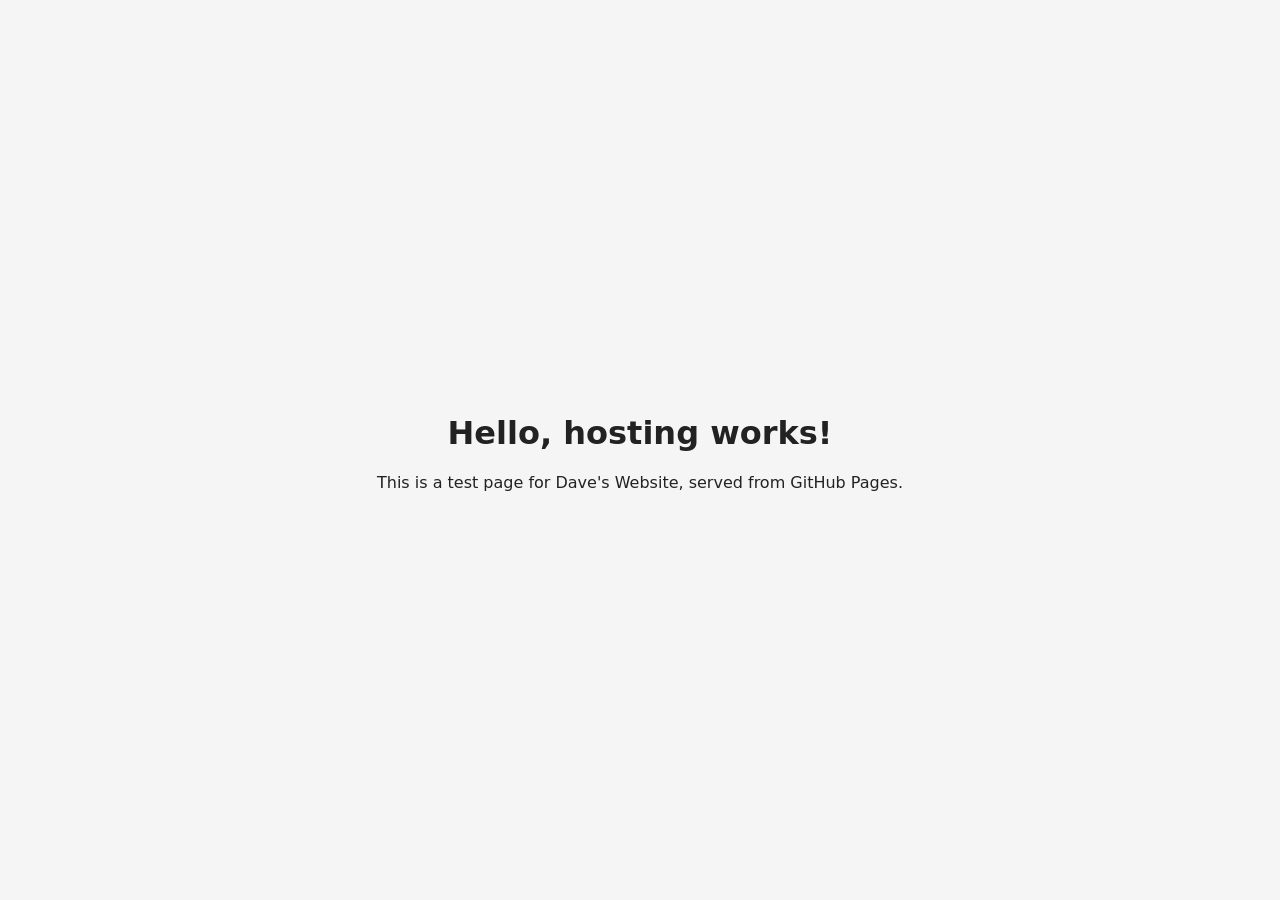
==== index.html @ f8c8cf3e "Add test page" ====
<!doctype html>
<html lang="en">
<head>
  <meta charset="utf-8">
  <meta name="viewport" content="width=device-width, initial-scale=1">
  <title>Dave's Website</title>
  <style>
    body { font-family: system-ui, sans-serif; display: grid; place-items: center; min-height: 100vh; margin: 0; background: #f5f5f5; color: #222; }
    main { text-align: center; padding: 1rem; }
  </style>
</head>
<body>
  <main>
    <h1>Hello, hosting works!</h1>
    <p>This is a test page for Dave's Website, served from GitHub Pages.</p>
  </main>
</body>
</html>
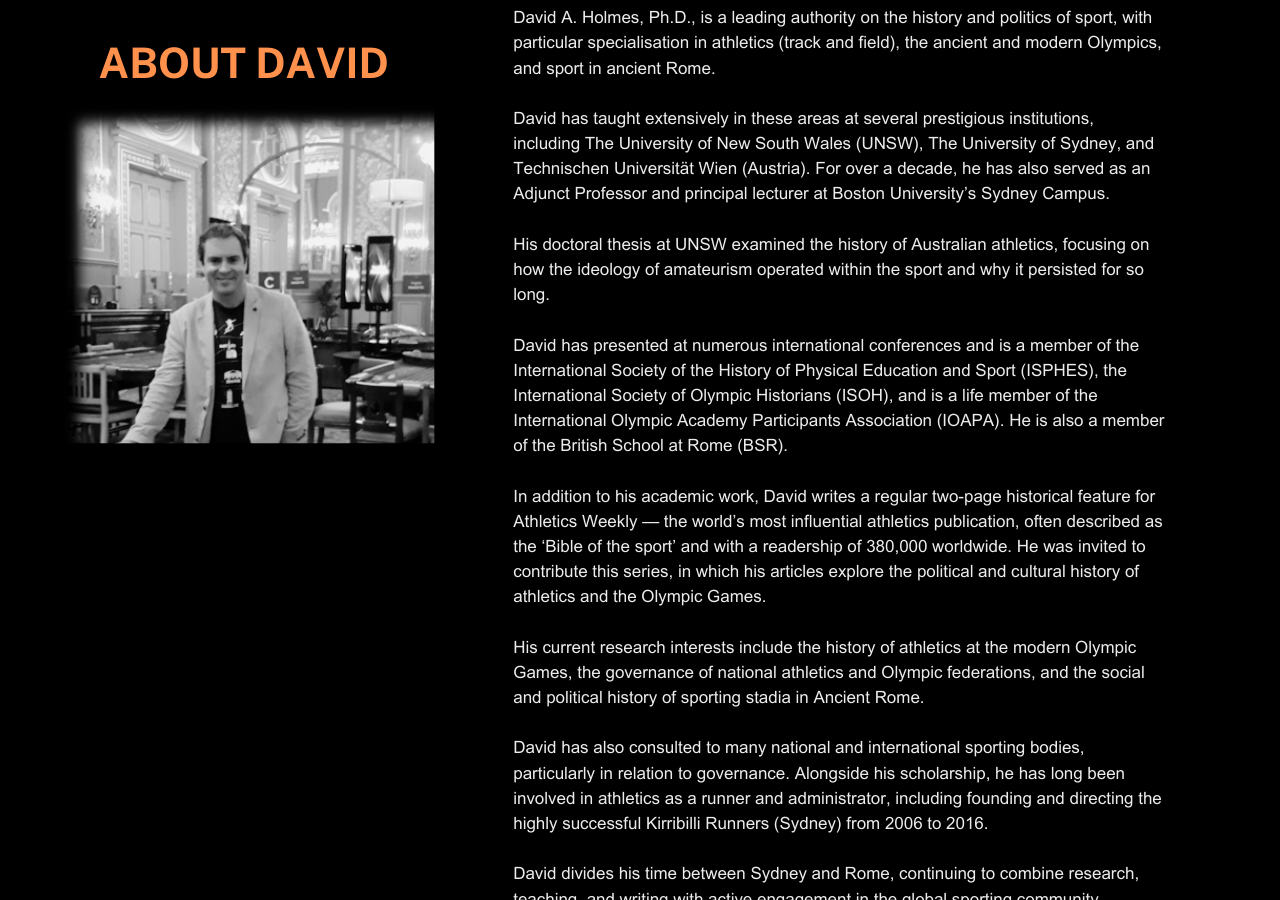
==== commit c139c996: "Replace test page with World Sport site exported from Canva" ====
--- a/index.html
+++ b/index.html
@@ -1,18 +1,41 @@
-<!doctype html>
-<html lang="en">
-<head>
-  <meta charset="utf-8">
-  <meta name="viewport" content="width=device-width, initial-scale=1">
-  <title>Dave's Website</title>
-  <style>
-    body { font-family: system-ui, sans-serif; display: grid; place-items: center; min-height: 100vh; margin: 0; background: #f5f5f5; color: #222; }
-    main { text-align: center; padding: 1rem; }
-  </style>
-</head>
-<body>
-  <main>
-    <h1>Hello, hosting works!</h1>
-    <p>This is a test page for Dave's Website, served from GitHub Pages.</p>
-  </main>
-</body>
-</html>
+<!DOCTYPE html><html dir="ltr" lang="en-GB" class="theme light classic"><head><base href="/"><meta charset="utf-8"><title>World Sport</title><meta name="app-name" content="export_website"/><meta name="viewport" content="width=device-width, initial-scale=1"><link href="_assets/a0684b0780c739e9.vendor.ltr.css" rel="stylesheet" integrity="sha512-JwMCpiHdk95MoUTatfaZJwstzeDnWfvWMJiwnSxZfPmgeCe4yvQDQ+ONMQjIy/Ht72r0TmlE+gvZnYRnpdLdVg==" crossorigin="anonymous"><link href="_assets/d9814184d4cd0bfc.ltr.css" rel="stylesheet" integrity="sha512-Uf8rxtUOhrepbnreUL1PNygflV/5K6gZRPRS4gxxFDx7cJl2Uc4Og3ZK/o15uCu1eyo2Jj6Y/ruLhthOZopa9w==" crossorigin="anonymous"><link href="_assets/static_font_4.ltr.css" rel="stylesheet"><link href="_assets/8bfec5dcf28155ec.runtime.js" rel="preload" as="script" crossorigin="anonymous" integrity="sha512-EvLpeKsEGsmtSqfNQ7B+phsIvphVqL+Xgf8AjLyb6kIHUupKWrPMEXp7tOitf0KH2ZxnBo6Y37q65KMNTmVBQA==" nonce="439d129b-27fc-40f0-84e0-3ff95b02dc42"><link href="_assets/8b151872c2943599.s4le6a.vendor.js" rel="preload" as="script" crossorigin="anonymous" integrity="sha512-KJAdcUiZ6jKP2GojrwYTpg99GzeZjLyB5XDqIYGsPO8YNjq8Rx2bjEAfg8gXlL55c6l5yOyPQ2LXoUFy03xH6w==" nonce="439d129b-27fc-40f0-84e0-3ff95b02dc42"><link href="_assets/9387c6b85eab150d.vendor.js" rel="preload" as="script" crossorigin="anonymous" integrity="sha512-PBIBAUluHFtVu3sHEX4n4EpJNsf5Kgjduhw3br8TysGY96wD29kJCwfDin9YCxBgbhLrHCKjYwlyPxoGWQtC4Q==" nonce="439d129b-27fc-40f0-84e0-3ff95b02dc42"><link href="_assets/47ab5087c54bbe7d.strings.js" rel="preload" as="script" crossorigin="anonymous" integrity="sha512-Asb0BMJcSqzLTPp9O/7jg+LuLwMBJNikq5zPGe9+5+soStd6B3ieC4S3S7WndGnkH4ukcp3y1dOxCfAyovMcIA==" nonce="439d129b-27fc-40f0-84e0-3ff95b02dc42"><link href="_assets/dfc6cf82f3619d3f.en-GB.js" rel="preload" as="script" crossorigin="anonymous" integrity="sha512-H0ouQ7P1o3EUpBub/HZeHk7/NcHUKR1INov+mS2cnsi1hIV6GqnC5nv3v66fOfoNmWSBbc1l5NtKh+g77dy8Dw==" nonce="439d129b-27fc-40f0-84e0-3ff95b02dc42"><link href="_assets/c5e927179e26e681.js" rel="preload" as="script" crossorigin="anonymous" integrity="sha512-7PxmTZhWqCWGLM/R+YwJ5lJutN+fgjnILn7rMoD1rtF17vR746LQjrAB9KUWh2VdmPKXMtiHcClW7ELriLCqYQ==" nonce="439d129b-27fc-40f0-84e0-3ff95b02dc42"><meta name="referrer" content="strict-origin-when-cross-origin"><meta property="og:title" content="World Sport"><meta property="og:type" content="website"><link rel="shortcut icon" href="_assets/images/2d0b56e7e51cf11036ad8734bdb67e2d.png"><link rel="icon" href="_assets/images/e53c4bd8da5e491d9ab09e7cf0daf874.png" sizes="192x192"><link rel="apple-touch-icon" href="_assets/images/725b756a69a7d4c235070e51acd85560.png" sizes="180x180"><script nonce="439d129b-27fc-40f0-84e0-3ff95b02dc42">window['__canva_website_bootstrap__'] = JSON.parse('{"A":"DAFeWkwVltY","B":"eyJhbGciOiJkaXIiLCJlbmMiOiJBMjU2R0NNIiwia2lkIjoia2lkLTE3Nzg0NzAzNjEzOTQifQ..xFOMUZiGAClgIZQk.uwP5SbqjtWix2YxtCLjGw986j2bxmOAdrY4jLom_2SVAslziw3JQBlg7W_XFzREX1j5TQVOucw.2Ghr3nUANJgSZArTec9qfQ"}');</script><script nonce="439d129b-27fc-40f0-84e0-3ff95b02dc42">
+      document.addEventListener('contextmenu', (e) => {
+        const isMedia = ['img', 'image', 'video', 'svg', 'picture'].some(
+          tagName => tagName.localeCompare(e.target.tagName, undefined, { sensitivity: 'base' }) === 0,
+        );
+        isMedia && e.preventDefault();
+      });
+    </script><script nonce="439d129b-27fc-40f0-84e0-3ff95b02dc42">
+  const lang = navigator.language ? navigator.language : 'en';
+  let footerRequest;
+  window.canva_loadFooterHtml = () => footerRequest ??= fetch('_footer?lang=' + encodeURIComponent(lang)).then(response => {
+    if (response.status !== 200) {
+      throw new Error('Footer request failed');
+    }
+    return response.text();
+  }).catch(error => {
+    footerRequest = undefined;
+    throw error;
+  });
+  window.canva_installFooter = (container) => {
+    if (!(container instanceof HTMLDivElement)) {
+      return;
+    }
+    window.canva_loadFooterHtml().then(footerStr => {
+      container.innerHTML = '';
+      const div = document.createElement('div');
+      div.innerHTML = footerStr;
+      for (const child of [...div.children]) {
+        if (child.tagName.toLowerCase() !== 'script') {
+          container.append(child);
+        }
+      }
+
+      (() => { !function(){"use strict";const o={active:"active"},t={modalBackdrop:"modal_backdrop",termsAndConditionsModal:"modal",termsAndConditionsModalCloseButton:"form_close_initial",reportButton:"form_report",privacyPolicyModal:"privacy_policy_modal",privacyPolicyModalCloseButton:"form_close_privacy_policy",termsAndSupportFooterButton:"report_button",privacyPolicyFooterButton:"privacy_policy_button"};function e({root:e,getSiteUrl:c,openReport:n}){const l=e.getElementById(t.modalBackdrop);null!=l&&(function({root:e,modalBackdrop:c,getSiteUrl:n,openReport:l}){const i=e.getElementById(t.termsAndConditionsModal),r=e.getElementById(t.termsAndConditionsModalCloseButton),a=e.getElementById(t.reportButton),s=e.getElementById(t.termsAndSupportFooterButton);if(null==i||null==r||null==a||null==s)return;a.onclick=()=>{const{origin:o,pathname:t}=new URL(n()),e=a.dataset.reportUrl+encodeURIComponent(o+t);l(e)};const d=()=>{c.classList.remove(o.active),i.classList.remove(o.active),s.classList.remove(o.active),s.focus(),c.onclick=null};r.onclick=d,s.onclick=()=>{c.classList.add(o.active),c.onclick=d,i.classList.add(o.active),s.classList.add(o.active)}}({root:e,modalBackdrop:l,getSiteUrl:c,openReport:n}),function({root:e,modalBackdrop:c}){const n=e.getElementById(t.privacyPolicyModal),l=e.getElementById(t.privacyPolicyModalCloseButton),i=e.getElementById(t.privacyPolicyFooterButton);if(null==n||null==l||null==i)return;const r=()=>{c.classList.remove(o.active),n.classList.remove(o.active),i.classList.remove(o.active),i.focus(),c.onclick=null};l.onclick=r,i.onclick=()=>{c.classList.add(o.active),c.onclick=r,n.classList.add(o.active),i.classList.add(o.active)}}({root:e,modalBackdrop:l}))}!function({root:o,openReport:t}){e({root:o,getSiteUrl:()=>o.URL,openReport:t})}({root:document,openReport:o=>{window.open(o)}})}(); })();
+    }).catch(() => {});
+  }
+</script><script nonce="439d129b-27fc-40f0-84e0-3ff95b02dc42">
+    window.C_CAPTCHA_IMPLEMENTATION = 'RECAPTCHA';
+</script><script nonce="439d129b-27fc-40f0-84e0-3ff95b02dc42">
+    window.C_CAPTCHA_KEY = '6LdpNmIrAAAAAHQVezN3pBAfDjQQ2qUpo881f24o';
+</script></head><body><script nonce="439d129b-27fc-40f0-84e0-3ff95b02dc42">document.documentElement.classList.replace('adaptive', window.matchMedia('(prefers-color-scheme: dark)').matches ? 'dark' : 'light');</script><div id="root"></div><script nonce="439d129b-27fc-40f0-84e0-3ff95b02dc42">(function() {window['__canva_public_path__'] = '_assets\/'; window['bootstrap'] = JSON.parse('{"base":{"A?":"B","L":false,"N":false,"E":"a21f5dc919d45b4777885a930a80a591b170be13","K":1756780247,"F":{"A?":"B"},"G":"CLIENT_FULL","I":"A","O":{"A?":"B"},"M":"/_online","U":[],"V":[],"a":{"K":"export_website","H":{}},"d":{"A":"wss://www.canva.com/_stream","B":{"F":"export_website"},"C":8388608},"b":{"A?":"H","C":{"a":"WEB"},"D":{"a":"WEB","c":"en-GB"},"E":{},"P":[],"Q":[],"R":false,"S":false}},"page":{"A":{"B":{"A?":"A","A":"TAEXfxtKgiU","B":1},"C":{"A":1366.0,"B":768.0,"C":"D"},"Q":[{"A":268.3700560646322,"B":"A","C":false}],"R":[],"P":"en-GB","D":"World Sport","E":"","F":["black","orange","white","dark modern minimal","photography","portfolio website","ready for design","#n/a","freelance photographer portfolio","photography portfolio","photographer portfolio","professional photographer portfolio","professional photos portfolio","online portfolio","free online portfolio","online portfolio maker","digital portfolio","portfolio template","portfolio builder","digital portfolio template","portfolio maker","professional portfolio","creative portfolio","visual portfolio","online portfolio website","portfolio website","modern","modern","contemporary","current","modernized","state-of-the-art","latest","avant-garde","innovative","new","fresh","black","white","dark","modern","minimal","minimalist","simple","bold","photo","photos","photography","photographer","free","photo","static",""],"G":{},"Y":{},"a":[],"b":[],"V":[],"W":[],"A":[{"A?":"i","a":"PBBj1JRx96Dgk56N","B":"Home","R":false,"S":false,"U":false,"Q":{},"W":[],"X":[],"H":[],"L":{},"C":{"A":1366.0,"B":1012.0,"C":"D"},"G":{"A":"EAE-lut_HEs","B":3,"C":1},"D":{"C":"#000000","D":0.0,"F":false,"J":false,"G":false,"H":false},"r":[],"E":[{"A?":"I","A":112.4178902402733,"B":66.51169213388735,"D":396.5005757694135,"C":360.28012245159385,"E":0.0,"F":0.0,"BD":[],"BE":[],"BA":[],"BB":[],"Q":false,"S":false,"P":[],"5":{},"T":{},"W":{},"a":{"B":{"A":{"A":"MAFfSWdZFsM","B":1},"I":{"A":"MAFfSfX7tQE","B":1},"B":{"A":-2.8421709430404007E-14,"B":0.0,"D":485.8035094949999,"C":508.2424706725981,"E":0.0},"E":0.0,"C":{}},"D":0.0,"F":false,"J":false,"G":false,"H":false},"e":[]},{"A?":"K","A":10.522948991910425,"B":547.7148960178839,"D":695.8281641925491,"C":1203.7187046557724,"E":0.0,"F":0.0,"BD":[],"BE":[],"BA":[],"BB":[],"Q":false,"S":false,"N":"paragraph1","P":[],"5":{},"T":{},"W":{},"a":{"A":[{"A?":"A","A":"David A. Holmes, Ph.D., is a leading authority on the history and politics of sport, with particular specialisation in athletics (track and field), the ancient and modern Olympics, and sport in ancient Rome. \\n\\nDavid has taught extensively in these areas at several prestigious institutions, including The University of New South Wales (UNSW), The University of Sydney, and Technischen Universität Wien (Austria). For over a decade, he has also served as an Adjunct Professor and principal lecturer at Boston University’s Sydney Campus. \\n\\nHis doctoral thesis at UNSW examined the history of Australian athletics, focusing on how the ideology of amateurism operated within the sport and why it persisted for so long.\\n\\nDavid has presented at numerous international conferences and is a member of the  International Society of the History of Physical Education and Sport (ISPHES), the International Society of Olympic Historians (ISOH), and is a life member of the International Olympic Academy Participants Association (IOAPA). He is also a member of the British School at Rome (BSR). \\n\\nIn addition to his academic work, David writes a regular two-page historical feature for Athletics Weekly — the world’s most influential athletics publication, often described as the ‘Bible of the sport’ and with a readership of 380,000 worldwide. He was invited to contribute this series, in which his articles explore the political and cultural history of athletics and the Olympic Games.\\n\\nHis current research interests include the history of athletics at the modern Olympic Games, the governance of national athletics and Olympic federations, and the social and political history of sporting stadia in Ancient Rome.  \\n\\nDavid has also consulted to many national and international sporting bodies, particularly in relation to governance. Alongside his scholarship, he has long been involved in athletics as a runner and administrator, including founding and directing the  highly successful Kirribilli Runners (Sydney) from 2006 to 2016. \\n\\nDavid divides his time between Sydney and Rome, continuing to combine research, teaching, and writing with active engagement in the global sporting community.\\n\\n\\n \\n\\n\\n\\n\\n\\n"}],"B":[{"A?":"A","A":{"font-family":{"B":"YAFcfoaHu-s,0"},"font-size":{"B":"18.1754"},"leading":{"B":"1500.0"},"list-level":{"B":"1.0"},"color":{"B":"#edeced"}}},{"A?":"B","A":208},{"A?":"A","A":{"list-level":{}}},{"A?":"B","A":7},{"A?":"A","A":{"list-level":{"B":"1.0"}}},{"A?":"B","A":321},{"A?":"A","A":{"list-level":{}}},{"A?":"B","A":637},{"A?":"A","A":{"font-style":{"B":"normal"}}},{"A?":"B","A":16},{"A?":"A","A":{"font-style":{}}},{"A?":"B","A":1000},{"A?":"A","A":{"font-size":{"B":"19.5215"},"font-weight":{"B":"bold"},"font-family":{"B":"YAD1b5ziyJM,0"}}},{"A?":"B","A":3},{"A?":"A","A":{"font-size":{"B":"25.8511"},"font-weight":{},"font-family":{"B":"YAFdJj8NdaU,0"}}},{"A?":"B","A":1},{"A?":"A","A":{"text-transform":{"B":"none"},"list-marker":{"B":"none"},"kerning":{"B":"0.0"},"head-indent":{"B":"0.0"},"font-style":{"B":"normal"},"text-align":{"B":"start"},"spacing":{"B":"0.0"},"font-weight":{"B":"normal"},"style":{"B":"body"},"tracking":{"B":"0.0"},"link":{"B":""},"decoration":{"B":"none"},"direction":{"B":"ltr"},"list-level":{"B":"1.0"}}},{"A?":"B","A":1},{"A?":"A","A":{"direction":{},"font-weight":{},"decoration":{},"text-transform":{},"color":{},"spacing":{},"head-indent":{},"kerning":{},"list-marker":{},"link":{},"style":{},"font-style":{},"font-size":{},"font-family":{},"text-align":{},"tracking":{},"leading":{},"list-level":{}}}],"E":{}},"b":{"A":[90,91,28,1,81,82,84,80,1,86,85,6,1,82,83,80,84,38,1,89,90,87,92,33,1,86,84,60,1,77,84,91,66,1,80,79,1,1,2,1,1,1,1,1]},"d":"A","e":699.1100267883344,"f":1209.396025,"l":false,"g":false,"h":"A"},{"A?":"K","A":42.15615008258912,"B":105.20729251859416,"D":319.109375,"C":53.02276,"E":0.0,"F":0.0,"BD":[],"BE":[],"BA":[],"BB":[],"Q":false,"S":false,"P":[],"5":{},"T":{},"W":{},"a":{"A":[{"A?":"A","A":"About david \\n"}],"B":[{"A?":"A","A":{"font-family":{"B":"YAFdJj8NdaU,0"},"font-size":{"B":"44.8862"},"font-weight":{"B":"bold"},"text-transform":{"B":"uppercase"},"color":{"B":"#ff914d"},"text-align":{"B":"center"}}},{"A?":"B","A":12},{"A?":"A","A":{"font-style":{"B":"normal"},"spacing":{"B":"0.0"},"tracking":{"B":"0.0"},"leading":{"B":"1400.0"}}},{"A?":"B","A":1},{"A?":"A","A":{"font-style":{},"spacing":{},"font-family":{},"text-transform":{},"font-size":{},"leading":{},"color":{},"font-weight":{},"text-align":{},"tracking":{}}}],"E":{}},"b":{"A":[13]},"d":"A","l":false,"g":false,"h":"B"}],"I":[]},{"A?":"i","a":"PB2YZ0zNydVkVYX8","B":"Work","R":false,"S":false,"U":false,"Q":{},"W":[],"X":[],"H":[],"L":{},"C":{"A":1366.0,"B":991.0,"C":"D"},"G":{"A":"EAE72kHfN_E","B":2,"C":2},"D":{"C":"#000000","D":0.0,"F":false,"J":false,"G":false,"H":false},"r":[],"E":[{"A?":"I","A":207.8994376007111,"B":42.26953229277325,"D":488.4175949530227,"C":506.5188021639374,"E":0.0,"F":0.0,"BD":[],"BE":[],"BA":[],"BB":[],"Q":false,"S":false,"P":[],"5":{},"T":{},"W":{},"a":{"B":{"A":{"A":"MAFfSCTMOsE","B":1},"B":{"A":0.0,"B":-191.70363106425862,"D":746.8007498657189,"C":560.1005623992892,"E":0.0},"E":0.0,"C":{}},"D":0.0,"F":false,"J":false,"G":false,"H":false},"e":[]},{"A?":"K","A":127.00455794111792,"B":624.0598813297263,"D":437.6453631875074,"C":863.9954420588822,"E":0.0,"F":0.0,"BD":[],"BE":[],"BA":[],"BB":[],"Q":false,"S":false,"P":[],"5":{},"T":{},"W":{},"a":{"A":[{"A?":"A","A":"Australian Sport*\\nSporting Traditions\\nAustralian Sport: History and Culture\\nSociocultural Foundations of Human Movement\\nSociocultural Foundations of Exercise and Sport \\nSport: Contemporary Educational Issues\\nHistorical and Social Issues in Sport \\n\\nThe Governance of Sport\\nSporting Event Management\\nRecreation Resource Management\\nEconomics and Politics of the Sports Industry \\n\\nThe Olympics\\nSport, Society and the Sydney 2000 Olympics\\nStaging the Olympics: The Event and its Impact\\nThe Modern Olympics\\nThe Olympics in Society\\n\\nSport and the Law**\\nSport and the Law\\nSport, Law and Australian Society\\nSport, Law in the Western World\\nSport, Law and International Diplomacy\\n\\nOther\\nAustralian History and Culture\\nResearch Essentials (Advanced) \\nHonours Research Supervision\\nMaster’s Research Supervision \\n\\n* Titles of courses listed in white.\\n* * Co-taught  \\n"}],"B":[{"A?":"A","A":{"leading":{"B":"1400.0"},"font-weight":{"B":"bold"},"text-transform":{"B":"none"},"color":{"B":"#ff914d"},"font-style":{"B":"normal"},"font-size":{"B":"19.5945"},"font-family":{"B":"YAFdJj8NdaU,0"},"spacing":{"B":"0.0"},"tracking":{"B":"0.0"}}},{"A?":"B","A":17},{"A?":"A","A":{"font-weight":{"B":"normal"},"color":{"B":"#ffffff"}}},{"A?":"B","A":231},{"A?":"A","A":{"font-weight":{"B":"bold"},"color":{"B":"#ff914d"}}},{"A?":"B","A":23},{"A?":"A","A":{"font-weight":{"B":"normal"},"color":{"B":"#ffffff"}}},{"A?":"B","A":106},{"A?":"A","A":{"font-weight":{"B":"bold"},"color":{"B":"#ff914d"}}},{"A?":"B","A":12},{"A?":"A","A":{"font-weight":{"B":"normal"},"color":{"B":"#ffffff"}}},{"A?":"B","A":92},{"A?":"A","A":{"font-weight":{}}},{"A?":"B","A":45},{"A?":"A","A":{"font-weight":{"B":"bold"},"color":{"B":"#ff914d"}}},{"A?":"B","A":19},{"A?":"A","A":{"font-weight":{"B":"normal"},"color":{"B":"#ffffff"}}},{"A?":"B","A":125},{"A?":"A","A":{"font-weight":{"B":"bold"},"color":{"B":"#ff914d"}}},{"A?":"B","A":5},{"A?":"A","A":{"font-weight":{"B":"normal"},"color":{"B":"#ffffff"}}},{"A?":"B","A":125},{"A?":"A","A":{"font-size":{"B":"16.9279"}}},{"A?":"B","A":53},{"A?":"A","A":{"leading":{},"font-weight":{},"text-transform":{},"color":{},"font-style":{},"font-size":{},"font-family":{},"spacing":{},"tracking":{}}}],"E":{}},"b":{"A":[18,20,38,44,49,39,39,1,24,26,31,47,1,13,44,47,20,24,1,20,18,34,32,39,1,6,31,32,29,31,1,37,16]},"d":"A","e":445.421875,"f":879.34776,"l":false,"g":false,"h":"B"},{"A?":"K","A":73.99121794111797,"B":85.95227286273388,"D":452.890625,"C":53.01334,"E":0.0,"F":0.0,"BD":[],"BE":[],"BA":[],"BB":[],"Q":false,"S":false,"P":[],"5":{},"T":{},"W":{},"a":{"A":[{"A?":"A","A":"Teaching Experience\\n"}],"B":[{"A?":"A","A":{"font-size":{"B":"44.9333"},"font-family":{"B":"YAFdJjTk5UU,0"},"color":{"B":"#ff914d"},"font-weight":{"B":"bold"},"text-align":{"B":"center"}}},{"A?":"B","A":19},{"A?":"A","A":{"font-style":{"B":"normal"}}},{"A?":"B","A":1},{"A?":"A","A":{"font-style":{},"font-family":{},"font-size":{},"font-weight":{},"color":{},"text-align":{}}}],"E":{}},"b":{"A":[20]},"d":"A","l":false,"g":false,"h":"B"},{"A?":"K","A":729.7599852077785,"B":107.0366669827335,"D":372.75,"C":19.58526,"E":0.0,"F":0.0,"BD":[],"BE":[],"BA":[],"BB":[],"Q":false,"S":false,"P":[],"5":{},"T":{},"W":{},"a":{"A":[{"A?":"A","A":"Students on Excursion at Sydney Olympic Park\\n"}],"B":[{"A?":"A","A":{"text-align":{"B":"center"},"color":{"B":"#ffffff"},"font-family":{"B":"YAFdJj8NdaU,0"},"font-size":{"B":"17.0737"}}},{"A?":"B","A":44},{"A?":"A","A":{"leading":{"B":"1400.0"},"font-style":{"B":"normal"},"font-weight":{"B":"normal"},"spacing":{"B":"0.0"},"tracking":{"B":"0.0"}}},{"A?":"B","A":1},{"A?":"A","A":{"leading":{},"text-align":{},"font-weight":{},"color":{},"font-style":{},"font-size":{},"font-family":{},"spacing":{},"tracking":{}}}],"E":{}},"b":{"A":[45]},"d":"A","l":false,"g":false,"h":"B"}],"I":[]},{"A?":"i","a":"PBvHsXmZ6rLyYPWN","R":false,"S":false,"U":false,"Q":{},"W":[],"X":[],"H":[],"L":{},"C":{"A":1366.0,"B":929.9359864890633,"C":"D"},"G":{"A":"EAE72kHfN_E","B":2,"C":3},"D":{"C":"#000000","D":0.0,"F":false,"J":false,"G":false,"H":false},"r":[],"E":[{"A?":"K","A":-138.604041463743,"B":92.99359864890596,"D":1273.006401351094,"C":906.1687508029216,"E":0.0,"F":0.0,"BD":[],"BE":[],"BA":[],"BB":[],"Q":false,"S":false,"P":[],"5":{},"T":{},"W":{},"a":{"A":[{"A?":"A","A":"\\n\\n\\nRecent International Conferences\\n\\n\\n\\nHolmes, D. A. (2024) 27th European Committee for Sports History (CESH) Conference, 1-16 June 2024. University of Paris, France.\\nPaper: \'Australia\'s involvement in the Paris Summer Olympics: 1900, 1924, 2024.\'\\n\\nHolmes, D. A. (2023) International Conference on Cultural Heritage and New Technologies (CHNT), 15-17 November 2023. Vienna, Austria. Paper: ’The Value of Sporting Stadia in Ancient Rome: Lessons for Today?’ \\n\\nHolmes, D. A. (2022) International Conference on Hazard and Disaster Risk: Ostia and Portus Between Hypothesis and Reality, 22-23 June 2022, Ostia Antica, Rome, Italy. Paper: ‘The Role of Sport in Ancient Rome during periods of Adversity and its Implications for Ostia and Portus’\\n\\nHolmes, D. A. (2020) 11th International conference on Sport and Society, 19 June 2020 Granada, Spain. Paper: ‘Amateurism in Athletics, Australian Style: The Golden Age of Australian Sport and its Demise.\'  \\n \\nHolmes, D. A. (2018) 19th International ISPHES Congress, 18-21 July 2018. Münster, Germany. Paper: ‘Beyond the Prize: Athletics, Amateurism and an Antipodean Anomaly’ \\n\\nHolmes, D. A. (2015) Annual Conference on Law, 13-16 July 2015. ATINER. Athens, Greece. Paper: ‘What is sport? Justice Graham Hill and the Australian Tax Office.’ \\n\\nHolmes, D. A. (2014) Annual Conference on Law, 14-17 July 2014. ATINER. Athens, Greece. \\nPaper: ‘“The Other Man on the Podium”: The Case of Peter Norman and the Rights of Athletes’ \\n\\nHolmes, D. A. (2013) Annual Conference on Law, 8-11 July 2013. ATINER. Athens, Greece. \\nPaper: ‘Amateurism, Athletics and International Human Rights Law.’  \\n"}],"B":[{"A?":"A","A":{"font-family":{"B":"YAFdJj8NdaU,0"},"font-size":{"B":"44.9333"},"font-weight":{"B":"bold"},"color":{"B":"#ffffff"}}},{"A?":"B","A":3},{"A?":"A","A":{"text-transform":{"B":"none"},"color":{"B":"#ff914d"},"leading":{"B":"1400.0"},"spacing":{"B":"0.0"},"font-style":{"B":"normal"},"tracking":{"B":"0.0"}}},{"A?":"B","A":32},{"A?":"A","A":{"color":{"B":"#ffffff"},"font-weight":{"B":"normal"}}},{"A?":"B","A":1},{"A?":"A","A":{"font-size":{"B":"20.0562"}}},{"A?":"B","A":1},{"A?":"A","A":{"decoration":{"B":"underline"},"font-style":{"B":"italic"}}},{"A?":"B","A":1},{"A?":"A","A":{"decoration":{},"font-style":{"B":"normal"}}},{"A?":"B","A":1},{"A?":"A","A":{"font-style":{}}},{"A?":"B","A":208},{"A?":"A","A":{"font-style":{"B":"normal"}}},{"A?":"B","A":136},{"A?":"A","A":{"decoration":{"B":"underline"}}},{"A?":"B","A":5},{"A?":"A","A":{"decoration":{}}},{"A?":"B","A":239},{"A?":"A","A":{"decoration":{"B":"underline"}}},{"A?":"B","A":6},{"A?":"A","A":{"decoration":{}}},{"A?":"B","A":210},{"A?":"A","A":{"decoration":{"B":"underline"}}},{"A?":"B","A":6},{"A?":"A","A":{"decoration":{}}},{"A?":"B","A":193},{"A?":"A","A":{"decoration":{"B":"underline"}}},{"A?":"B","A":7},{"A?":"A","A":{"decoration":{}}},{"A?":"B","A":158},{"A?":"A","A":{"decoration":{"B":"underline"}}},{"A?":"B","A":6},{"A?":"A","A":{"decoration":{}}},{"A?":"B","A":160},{"A?":"A","A":{"decoration":{"B":"underline"}}},{"A?":"B","A":6},{"A?":"A","A":{"decoration":{}}},{"A?":"B","A":176},{"A?":"A","A":{"decoration":{"B":"underline"}}},{"A?":"B","A":6},{"A?":"A","A":{"decoration":{}}},{"A?":"B","A":63},{"A?":"A","A":{"font-weight":{},"text-transform":{},"color":{},"font-style":{},"font-size":{},"font-family":{},"spacing":{},"tracking":{},"leading":{}}}],"E":{}},"b":{"A":[1,1,1,33,1,1,1,128,81,1,141,68,1,141,140,1,146,61,2,144,24,1,139,25,1,89,93,1,88,69]},"d":"A","e":1361.9770508230897,"f":969.50105,"l":false,"g":false,"h":"B"}],"I":[]},{"A?":"i","a":"PBVXWLG8W05S4Kzf","B":"Philosophy","R":false,"S":false,"U":false,"Q":{},"W":[],"X":[],"H":[],"L":{},"C":{"A":1366.0,"B":1023.0,"C":"D"},"G":{"A":"EAE72kHfN_E","B":2,"C":4},"D":{"C":"#000000","D":0.0,"F":false,"J":false,"G":false,"H":false},"r":[],"E":[{"A?":"K","A":157.00231874340614,"B":32.108900676143776,"D":1333.8910993238562,"C":850.0138,"E":0.0,"F":0.0,"BD":[],"BE":[],"BA":[],"BB":[],"Q":false,"S":false,"P":[],"5":{},"T":{},"W":{},"a":{"A":[{"A?":"A","A":"\\nRecent and Forthcoming Publications\\n\\n\\n\\nHolmes,  D. A.,  and F. Benedettucci, L. Pecchioli, Archaeological-historical and architectural research and studies on the Circus of Maxentius, in collaboration with Sovrintendenza Capitolina (Roma), Collana di Studi Mediterranei e Orientali - Espera (Ed.) (Book proposal in \\n progress). \\n\\nHolmes, D.A., \'Leadership, Volunteerism and Community in Australian Sport: A Case Study on The Kirribilli Runners\' (article in progress, published 2025).\\n\\nHolmes, D. A., \'The Role of Sport in Ancient Rome During Periods of Adversity and its implications for Ostia and Portus\' in Pecchioli, L., D\'Alessio, A., Meneghini, R. and Holmes, D. A. (eds), Hazard and Disaster Risk: Ostia and Portus Between Hypothesis and Reality, BAR Publishing, Oxford (published May 2025)\\n\\nHolmes, D. A., \'Historical Preface\' in L. Pecchioli (Ed.) (2023) Archaeoseismology. Methods and case studies, Springer Nature: Natural Science in Archaeology, Geneva.  (https://www.springer.com/series/3703) (In print).\\n\\nHolmes, D. A.,  and L. Pecchioli , A. D’Alessio, R. Meneghini, (Eds) (2024) International Conference Proceedings of Hazard and Disaster Risk: Ostia and Portus Between Hypothesis and Reality, 22-23 June 2022, Ostia Antica, Rome, Italy.\\n\\nHolmes, D. A., (2024) ‘The Role of Sport in Ancient Rome during periods of Adversity and its Implications for Ostia and Portus’, In Holmes, D. A., and L. Pecchioli , A. D’Alessio, R. Meneghini , (Eds) (2024) International Conference Hazard and Disaster Risk: Ostia and Portus Between Hypothesis and Reality, 22-23 June 2022, Ostia Antica, Rome, Italy. \\n\\nHolmes D. A.,  and L. Pecchioli, J. Trockles,  and R. Meneghini  (eds) (2023), Earthquakes in ancient times in Rome and Ostia Antica, Restauro Archeologico (In print). \\n\\n\\n"}],"B":[{"A?":"A","A":{"color":{"B":"#ffffff"},"font-size":{"B":"19.931"},"font-family":{"B":"YAFdJj8NdaU,0"}}},{"A?":"B","A":1},{"A?":"A","A":{"color":{"B":"#ff914d"},"font-size":{"B":"45.3922"},"font-weight":{"B":"bold"}}},{"A?":"B","A":35},{"A?":"A","A":{"color":{"B":"#ffffff"}}},{"A?":"B","A":1},{"A?":"A","A":{"font-size":{"B":"22.7387"}}},{"A?":"B","A":1},{"A?":"A","A":{"font-size":{"B":"19.9348"}}},{"A?":"B","A":1},{"A?":"A","A":{"font-size":{"B":"22.7387"}}},{"A?":"B","A":1},{"A?":"A","A":{"font-weight":{},"font-size":{"B":"19.9348"}}},{"A?":"B","A":52},{"A?":"A","A":{"font-style":{"B":"italic"}}},{"A?":"B","A":91},{"A?":"A","A":{"font-style":{}}},{"A?":"B","A":496},{"A?":"A","A":{"font-style":{"B":"italic"}}},{"A?":"B","A":73},{"A?":"A","A":{"font-style":{}}},{"A?":"B","A":112},{"A?":"A","A":{"font-style":{"B":"italic"}}},{"A?":"B","A":43},{"A?":"A","A":{"font-style":{}}},{"A?":"B","A":110},{"A?":"A","A":{"font-weight":{"B":"bold"}}},{"A?":"B","A":1},{"A?":"A","A":{"font-weight":{},"font-size":{"B":"19.931"}}},{"A?":"B","A":24},{"A?":"A","A":{"font-style":{"B":"normal"},"font-weight":{"B":"normal"},"text-transform":{"B":"none"},"tracking":{"B":"0.0"},"leading":{"B":"1400.0"},"spacing":{"B":"0.0"}}},{"A?":"B","A":53},{"A?":"A","A":{"font-style":{"B":"italic"}}},{"A?":"B","A":114},{"A?":"A","A":{"font-style":{"B":"normal"}}},{"A?":"B","A":254},{"A?":"A","A":{"font-style":{"B":"italic"}}},{"A?":"B","A":98},{"A?":"A","A":{"font-style":{"B":"normal"}}},{"A?":"B","A":127},{"A?":"A","A":{"font-style":{"B":"italic"}}},{"A?":"B","A":53},{"A?":"A","A":{"font-style":{"B":"normal"}}},{"A?":"B","A":39},{"A?":"A","A":{"leading":{},"font-weight":{},"text-transform":{},"color":{},"font-style":{},"font-size":{},"font-family":{},"spacing":{},"tracking":{}}}],"E":{}},"b":{"A":[1,36,1,1,1,148,129,13,1,137,17,1,150,141,21,1,146,73,1,148,87,1,147,137,69,1,143,26,1,1]},"d":"A","l":false,"g":false,"h":"B"}],"I":[]},{"A?":"i","a":"PBHL1P2hpg0Qwq7T","B":"Contact","R":false,"S":false,"U":false,"Q":{},"W":[],"X":[],"H":[],"L":{},"G":{"A":"EAE72kHfN_E","B":2,"C":6},"D":{"C":"#000000","D":0.0,"F":false,"J":false,"G":false,"H":false},"r":[],"E":[{"A?":"K","A":30.248647019870525,"B":29.19802590547448,"D":529.898585880819,"C":52.929323,"E":0.0,"F":0.0,"BD":[],"BE":[],"BA":[],"BB":[],"Q":false,"S":false,"N":"title","P":[],"5":{},"T":{},"W":{},"a":{"A":[{"A?":"A","A":"COnsultancy\\n"}],"B":[{"A?":"A","A":{"font-size":{"B":"44.9333"},"font-family":{"B":"YAEALZQmvs4,0"},"tracking":{"B":"-80.0"},"text-transform":{"B":"uppercase"},"color":{"B":"#ff914d"},"leading":{"B":"890.0"}}},{"A?":"B","A":11},{"A?":"A","A":{"font-style":{"B":"normal"},"decoration":{"B":"none"},"text-align":{"B":"start"},"list-level":{"B":"0.0"},"style":{"B":"body"},"spacing":{"B":"0.0"},"link":{"B":""},"head-indent":{"B":"0.0"},"font-weight":{"B":"normal"},"kerning":{"B":"0.0"},"list-marker":{"B":"none"},"direction":{"B":"ltr"}}},{"A?":"B","A":1},{"A?":"A","A":{"kerning":{},"list-marker":{},"link":{},"style":{},"font-style":{},"font-size":{},"font-family":{},"text-align":{},"tracking":{},"leading":{},"list-level":{},"direction":{},"font-weight":{},"decoration":{},"text-transform":{},"color":{},"spacing":{},"head-indent":{}}}],"E":{}},"b":{"A":[12]},"d":"A","l":false,"g":false,"h":"A"},{"A?":"K","A":490.4802962527137,"B":29.198025905474623,"D":475.7347608568837,"C":104.0893,"E":0.0,"F":0.0,"BD":[],"BE":[],"BA":[],"BB":[],"Q":false,"S":false,"N":"paragraph1","P":[],"5":{},"T":{},"W":{},"a":{"A":[{"A?":"A","A":"Email\\n\\nDrathletics776@gmail.com \\n\\n"}],"B":[{"A?":"A","A":{"font-size":{"B":"19.5535"},"font-family":{"B":"YAFdJj8NdaU,0"},"color":{"B":"#ff914d"},"font-weight":{"B":"bold"},"text-transform":{"B":"uppercase"}}},{"A?":"B","A":5},{"A?":"A","A":{"color":{"B":"#edeced"}}},{"A?":"B","A":1},{"A?":"A","A":{"font-weight":{},"color":{"B":"#ffffff"}}},{"A?":"B","A":27},{"A?":"A","A":{"font-weight":{"B":"normal"},"style":{"B":"body"},"tracking":{"B":"0.0"},"link":{"B":""},"decoration":{"B":"none"},"direction":{"B":"ltr"},"leading":{"B":"1400.0"},"list-level":{"B":"0.0"},"list-marker":{"B":"none"},"kerning":{"B":"0.0"},"head-indent":{"B":"0.0"},"font-style":{"B":"normal"},"text-align":{"B":"start"},"spacing":{"B":"0.0"}}},{"A?":"B","A":1},{"A?":"A","A":{"kerning":{},"list-marker":{},"link":{},"style":{},"font-style":{},"font-size":{},"font-family":{},"text-align":{},"tracking":{},"leading":{},"list-level":{},"direction":{},"font-weight":{},"decoration":{},"text-transform":{},"color":{},"spacing":{},"head-indent":{}}}],"E":{}},"b":{"A":[6,1,26,1]},"d":"C","l":false,"g":false,"h":"A"},{"A?":"K","A":125.46822606463223,"B":29.19802590547448,"D":581.0912243605458,"C":339.50915,"E":0.0,"F":0.0,"BD":[],"BE":[],"BA":[],"BB":[],"Q":false,"S":false,"P":[],"5":{},"T":{},"W":{},"a":{"A":[{"A?":"A","A":"Dr Holmes consults to national and international sports organisations assisting with funding strategies,  governance, restructuring, administrative issues and archival management. He can be contacted directly by email (below).\\n\\n\\n\\n\\n\\n"}],"B":[{"A?":"A","A":{"color":{"B":"#ffffff"},"font-family":{"B":"YAFdJj8NdaU,0"},"font-size":{"B":"20.9817"},"leading":{"B":"2000.0"}}},{"A?":"B","A":227},{"A?":"A","A":{"leading":{}}},{"A?":"B","A":4},{"A?":"A","A":{"leading":{"B":"1400.0"},"font-style":{"B":"normal"},"font-weight":{"B":"normal"},"spacing":{"B":"0.0"},"tracking":{"B":"0.0"}}},{"A?":"B","A":1},{"A?":"A","A":{"tracking":{},"font-weight":{},"leading":{},"font-style":{},"color":{},"spacing":{},"font-family":{},"font-size":{}}}],"E":{}},"b":{"A":[56,50,53,53,15,1,1,1,1,1]},"d":"A","l":false,"g":false,"h":"A"}],"I":[]}],"I":[]},"Z":{"A?":"A","M":"en-GB","e":true,"f":false,"g":{"A":"YAFdJj8NdaU-0","B":"#000000","C":"#ffffff"}},"B":[{"A":"YACgEZ1cb1Q","B":0,"C":"Arimo","D":[{"style":"ITALICS","files":[{"url":"_assets/fonts/ac9b8a560f98d1757a4565a2419d33c3.woff","format":"WOFF","unicodeRanges":[],"sizeBytes":240632},{"url":"_assets/fonts/d257a7100844bc3f98c9021168b6249e.woff2","format":"WOFF2","unicodeRanges":[],"sizeBytes":201132},{"url":"_assets/fonts/79d14bb61301a10c73c6cb293c29b309.otf","format":"OTF","unicodeRanges":[],"sizeBytes":440740}],"subsettedFiles":[],"scriptSubsetFiles":[],"metadata":{"head":{"unitsPerEm":2048,"yMin":-621,"yMax":2077},"hhea":{"ascender":1854,"descender":-434,"lineGap":67},"os2":{"sTypoAscender":1491,"sTypoDescender":-425,"sTypoLineGap":307,"usWinAscent":1854,"usWinDescent":434,"fsSelection":1}}},{"style":"BOLD_ITALICS","files":[{"url":"_assets/fonts/1060345c54d396e76d73f1da7ee200bd.woff2","format":"WOFF2","unicodeRanges":[],"sizeBytes":203232},{"url":"_assets/fonts/7fc2786f9023d4d812357cb787e9ad4b.woff","format":"WOFF","unicodeRanges":[],"sizeBytes":237660},{"url":"_assets/fonts/4de29305db46625343735e840e3d27aa.otf","format":"OTF","unicodeRanges":[],"sizeBytes":435028}],"subsettedFiles":[],"scriptSubsetFiles":[],"metadata":{"head":{"unitsPerEm":2048,"yMin":-771,"yMax":2109},"hhea":{"ascender":1854,"descender":-434,"lineGap":67},"os2":{"sTypoAscender":1491,"sTypoDescender":-431,"sTypoLineGap":307,"usWinAscent":1854,"usWinDescent":434,"fsSelection":33}}},{"style":"BOLD","files":[{"url":"_assets/fonts/98c4d2c0223fc8474641c77f923528e9.woff2","format":"WOFF2","unicodeRanges":[],"sizeBytes":194064},{"url":"_assets/fonts/0bb563f2f60ffd4e62b64cb021c33776.otf","format":"OTF","unicodeRanges":[],"sizeBytes":438516},{"url":"_assets/fonts/9fd726aeae98b22824f0dc8947036e77.woff","format":"WOFF","unicodeRanges":[],"sizeBytes":234696}],"subsettedFiles":[],"scriptSubsetFiles":[],"metadata":{"head":{"unitsPerEm":2048,"yMin":-771,"yMax":2116},"hhea":{"ascender":1854,"descender":-434,"lineGap":67},"os2":{"sTypoAscender":1491,"sTypoDescender":-431,"sTypoLineGap":307,"usWinAscent":1854,"usWinDescent":434,"fsSelection":32}}},{"style":"REGULAR","files":[{"url":"_assets/fonts/4ff8a742aa834e35f10ead140b735c45.woff","format":"WOFF","unicodeRanges":[],"sizeBytes":234380},{"url":"_assets/fonts/f8f199f09526f79e87644ed227e0f651.woff2","format":"WOFF2","unicodeRanges":[],"sizeBytes":194188},{"url":"_assets/fonts/daee28464eba92254cb149feea6599e3.otf","format":"OTF","unicodeRanges":[],"sizeBytes":436180}],"subsettedFiles":[],"scriptSubsetFiles":[],"metadata":{"head":{"unitsPerEm":2048,"yMin":-621,"yMax":2007},"hhea":{"ascender":1854,"descender":-434,"lineGap":67},"os2":{"sTypoAscender":1491,"sTypoDescender":-431,"sTypoLineGap":307,"usWinAscent":1854,"usWinDescent":434,"fsSelection":64}}}],"E":false},{"A":"YAFcfoaHu-s","B":0,"C":"Arial","D":[{"style":"REGULAR","files":[{"url":"_assets/fonts/3bf257f684ec90f2abd41cf694390abf.woff2","format":"WOFF2","unicodeRanges":[],"sizeBytes":39552},{"url":"_assets/fonts/7eef493310e3b21233a829703ef956d7.otf","format":"OTF","unicodeRanges":[],"sizeBytes":107860},{"url":"_assets/fonts/7f9a1f362a8d7443bcf6491a24a58e8f.woff","format":"WOFF","unicodeRanges":[],"sizeBytes":47320}],"subsettedFiles":[],"scriptSubsetFiles":[],"metadata":{"head":{"unitsPerEm":1000,"yMin":-321,"yMax":923},"hhea":{"ascender":726,"descender":-274,"lineGap":200},"os2":{"sTypoAscender":726,"sTypoDescender":-274,"sTypoLineGap":200,"usWinAscent":924,"usWinDescent":321,"fsSelection":448}}}],"E":false},{"A":"YAD1b5ziyJM","B":0,"C":"Public Sans Thin","D":[{"style":"BOLD","files":[{"url":"_assets/fonts/e2afcdc73766e6cc608453292f85323f.otf","format":"OTF","unicodeRanges":[],"sizeBytes":56440},{"url":"_assets/fonts/372d0c047b22e9fde90f126fb6b27deb.woff2","format":"WOFF2","unicodeRanges":[],"sizeBytes":26996},{"url":"_assets/fonts/856e9f97c3eb02d8c25a391f5820388c.woff","format":"WOFF","unicodeRanges":[],"sizeBytes":30896}],"subsettedFiles":[],"scriptSubsetFiles":[],"metadata":{"head":{"unitsPerEm":2000,"yMin":-480,"yMax":2174},"hhea":{"ascender":1900,"descender":-450,"lineGap":0},"os2":{"sTypoAscender":1900,"sTypoDescender":-450,"sTypoLineGap":0,"usWinAscent":2315,"usWinDescent":495,"fsSelection":192}}}],"E":false},{"A":"YAFdJj8NdaU","B":0,"C":"Public Sans","D":[{"style":"REGULAR","files":[{"url":"_assets/fonts/1a116a08e1d87a45d47e07daec347329.otf","format":"OTF","unicodeRanges":[],"sizeBytes":56416},{"url":"_assets/fonts/ce2468f13cf83d05e3733444e7bb32aa.woff","format":"WOFF","unicodeRanges":[],"sizeBytes":30816},{"url":"_assets/fonts/2966d83c7276b7b784c20ff2d207d13e.woff2","format":"WOFF2","unicodeRanges":[],"sizeBytes":27068}],"subsettedFiles":[],"scriptSubsetFiles":[],"metadata":{"head":{"unitsPerEm":2000,"yMin":-480,"yMax":2174},"hhea":{"ascender":1900,"descender":-450,"lineGap":0},"os2":{"sTypoAscender":1900,"sTypoDescender":-450,"sTypoLineGap":0,"usWinAscent":2315,"usWinDescent":495,"fsSelection":192}}},{"style":"ITALICS","files":[{"url":"_assets/fonts/00b6bb5db66b65d274b27f11e99e3a6f.woff2","format":"WOFF2","unicodeRanges":[],"sizeBytes":27896},{"url":"_assets/fonts/64ec7fd43643ad117040b7a678bf0436.woff","format":"WOFF","unicodeRanges":[],"sizeBytes":31740},{"url":"_assets/fonts/d256e1a5851d827c9e0d1d43447b9b62.otf","format":"OTF","unicodeRanges":[],"sizeBytes":56584}],"subsettedFiles":[],"scriptSubsetFiles":[],"metadata":{"head":{"unitsPerEm":2000,"yMin":-480,"yMax":2030},"hhea":{"ascender":1900,"descender":-450,"lineGap":0},"os2":{"sTypoAscender":1900,"sTypoDescender":-450,"sTypoLineGap":0,"usWinAscent":2315,"usWinDescent":495,"fsSelection":129}}},{"style":"BOLD","files":[{"url":"_assets/fonts/417b0847d4bfeff59c678e6db623d0a8.otf","format":"OTF","unicodeRanges":[],"sizeBytes":56580},{"url":"_assets/fonts/24454a5e233e2562cc9fdf3038e45cdc.woff","format":"WOFF","unicodeRanges":[],"sizeBytes":30988},{"url":"_assets/fonts/bb64de64e312897c0538cd71dce20ba3.woff2","format":"WOFF2","unicodeRanges":[],"sizeBytes":27156}],"subsettedFiles":[],"scriptSubsetFiles":[],"metadata":{"head":{"unitsPerEm":2000,"yMin":-480,"yMax":2174},"hhea":{"ascender":1900,"descender":-450,"lineGap":0},"os2":{"sTypoAscender":1900,"sTypoDescender":-450,"sTypoLineGap":0,"usWinAscent":2315,"usWinDescent":495,"fsSelection":160}}}],"E":false},{"A":"YAFdJjTk5UU","B":0,"C":"Canva Sans","D":[{"style":"BOLD","files":[{"url":"_assets/fonts/33696a29f45c1b554a4c12443b998d21.woff2","format":"WOFF2","unicodeRanges":[],"sizeBytes":41456},{"url":"_assets/fonts/af71aaddb4396e5f746d513b7b12c6be.otf","format":"OTF","unicodeRanges":[],"sizeBytes":122344},{"url":"_assets/fonts/99b501a05417cbc1b5836408f47cbf38.woff","format":"WOFF","unicodeRanges":[],"sizeBytes":54600}],"subsettedFiles":[],"scriptSubsetFiles":[],"metadata":{"head":{"unitsPerEm":2048,"yMin":-543,"yMax":1965},"hhea":{"ascender":2189,"descender":-600,"lineGap":0},"os2":{"sTypoAscender":1567,"sTypoDescender":-492,"sTypoLineGap":132,"usWinAscent":2189,"usWinDescent":600,"fsSelection":32}}}],"E":false},{"A":"YAEALZQmvs4","B":0,"C":"Public Sans Bold","D":[{"style":"REGULAR","files":[{"url":"_assets/fonts/24454a5e233e2562cc9fdf3038e45cdc.woff","format":"WOFF","unicodeRanges":[],"sizeBytes":30988},{"url":"_assets/fonts/bb64de64e312897c0538cd71dce20ba3.woff2","format":"WOFF2","unicodeRanges":[],"sizeBytes":27156},{"url":"_assets/fonts/417b0847d4bfeff59c678e6db623d0a8.otf","format":"OTF","unicodeRanges":[],"sizeBytes":56580}],"subsettedFiles":[],"scriptSubsetFiles":[],"metadata":{"head":{"unitsPerEm":2000,"yMin":-480,"yMax":2174},"hhea":{"ascender":1900,"descender":-450,"lineGap":0},"os2":{"sTypoAscender":1900,"sTypoDescender":-450,"sTypoLineGap":0,"usWinAscent":2315,"usWinDescent":495,"fsSelection":160}}}],"E":false}],"E":[{"type":"RASTER","id":"MAFfSWdZFsM","version":1,"files":[{"url":"_assets/media/77678aa29fdc9f1a9e488d0b2acf5509.png","urlDenied":false,"width":433,"height":453,"watermarked":false,"spritesheet":false,"recoloring":{},"quality":"SCREEN","mimeType":"image/png"}]},{"type":"RASTER","id":"MAFfSWdZFsM","version":1,"files":[{"url":"_assets/media/77678aa29fdc9f1a9e488d0b2acf5509.png","urlDenied":false,"width":433,"height":453,"watermarked":false,"spritesheet":false,"recoloring":{},"quality":"SCREEN_2X","mimeType":"image/png"}]},{"type":"RASTER","id":"MAFfSWdZFsM","version":1,"files":[{"url":"_assets/media/77678aa29fdc9f1a9e488d0b2acf5509.png","urlDenied":false,"width":433,"height":453,"watermarked":false,"spritesheet":false,"recoloring":{},"quality":"SCREEN_3X","mimeType":"image/png"}]},{"type":"RASTER","id":"MAFfSCTMOsE","version":1,"files":[{"url":"_assets/media/757442f643c63c6ad8e250a037a9e3a7.jpg","urlDenied":false,"width":800,"height":600,"watermarked":false,"spritesheet":false,"recoloring":{},"quality":"SCREEN","mimeType":"image/jpeg"}]},{"type":"RASTER","id":"MAFfSCTMOsE","version":1,"files":[{"url":"_assets/media/7afc112d7e7e676f38d566bd2f161873.jpg","urlDenied":false,"width":1600,"height":1200,"watermarked":false,"spritesheet":false,"recoloring":{},"quality":"SCREEN_2X","mimeType":"image/jpeg"}]},{"type":"RASTER","id":"MAFfSCTMOsE","version":1,"files":[{"url":"_assets/media/6601a4df7a4491ac2135c774722b6e38.jpg","urlDenied":false,"width":2400,"height":1800,"watermarked":false,"spritesheet":false,"recoloring":{},"quality":"SCREEN_3X","mimeType":"image/jpeg"}]},{"type":"RASTER","id":"MAFfSfX7tQE","version":1,"files":[{"url":"_assets/media/4b7790fa26e6f6664d8c47d61857f0bb.png","urlDenied":false,"width":433,"height":453,"watermarked":false,"spritesheet":false,"recoloring":{},"quality":"SCREEN","mimeType":"image/png"}]},{"type":"RASTER","id":"MAFfSfX7tQE","version":1,"files":[{"url":"_assets/media/4b7790fa26e6f6664d8c47d61857f0bb.png","urlDenied":false,"width":433,"height":453,"watermarked":false,"spritesheet":false,"recoloring":{},"quality":"SCREEN_2X","mimeType":"image/png"}]},{"type":"RASTER","id":"MAFfSfX7tQE","version":1,"files":[{"url":"_assets/media/4b7790fa26e6f6664d8c47d61857f0bb.png","urlDenied":false,"width":433,"height":453,"watermarked":false,"spritesheet":false,"recoloring":{},"quality":"SCREEN_3X","mimeType":"image/png"}]}],"F":[],"G":[],"H":[],"S":[],"K":{"A":"YAFdJj8NdaU-0","B":"#000000","C":"#ffffff"},"Q":{"A":false,"B":true,"M":true},"R":false,"T":true,"W":false,"U":true,"V":true},"ui":{"N":false,"A":true,"B":"A","C":false,"D":false,"K":"A","I":true,"J":false,"P":false}}'); window['flags'] = JSON.parse('{"61af18e7":true,"e75f1ec":true,"b449fd3a":true,"9aeeb37":true,"978ce15d":150000.0}'); window['cmsg'] = window['cmsg'] || { locale: "en-GB", strings: {} };})();</script><script crossorigin="anonymous" src="_assets/8bfec5dcf28155ec.runtime.js" defer integrity="sha512-EvLpeKsEGsmtSqfNQ7B+phsIvphVqL+Xgf8AjLyb6kIHUupKWrPMEXp7tOitf0KH2ZxnBo6Y37q65KMNTmVBQA==" nonce="439d129b-27fc-40f0-84e0-3ff95b02dc42"></script><script crossorigin="anonymous" src="_assets/8b151872c2943599.s4le6a.vendor.js" defer integrity="sha512-KJAdcUiZ6jKP2GojrwYTpg99GzeZjLyB5XDqIYGsPO8YNjq8Rx2bjEAfg8gXlL55c6l5yOyPQ2LXoUFy03xH6w==" nonce="439d129b-27fc-40f0-84e0-3ff95b02dc42"></script><script crossorigin="anonymous" src="_assets/9387c6b85eab150d.vendor.js" defer integrity="sha512-PBIBAUluHFtVu3sHEX4n4EpJNsf5Kgjduhw3br8TysGY96wD29kJCwfDin9YCxBgbhLrHCKjYwlyPxoGWQtC4Q==" nonce="439d129b-27fc-40f0-84e0-3ff95b02dc42"></script><script crossorigin="anonymous" src="_assets/47ab5087c54bbe7d.strings.js" integrity="sha512-Asb0BMJcSqzLTPp9O/7jg+LuLwMBJNikq5zPGe9+5+soStd6B3ieC4S3S7WndGnkH4ukcp3y1dOxCfAyovMcIA==" nonce="439d129b-27fc-40f0-84e0-3ff95b02dc42"></script><script crossorigin="anonymous" src="_assets/dfc6cf82f3619d3f.en-GB.js" integrity="sha512-H0ouQ7P1o3EUpBub/HZeHk7/NcHUKR1INov+mS2cnsi1hIV6GqnC5nv3v66fOfoNmWSBbc1l5NtKh+g77dy8Dw==" nonce="439d129b-27fc-40f0-84e0-3ff95b02dc42"></script><script crossorigin="anonymous" src="_assets/c5e927179e26e681.js" defer integrity="sha512-7PxmTZhWqCWGLM/R+YwJ5lJutN+fgjnILn7rMoD1rtF17vR746LQjrAB9KUWh2VdmPKXMtiHcClW7ELriLCqYQ==" nonce="439d129b-27fc-40f0-84e0-3ff95b02dc42"></script></body></html>
--- a/_assets/a0684b0780c739e9.vendor.ltr.css
+++ b/_assets/a0684b0780c739e9.vendor.ltr.css
@@ -0,0 +1,8 @@
+/*!
+ * Quill Editor v2.0.0-dev.46
+ * https://quilljs.com/
+ * Copyright (c) 2014, Jason Chen
+ * Copyright (c) 2013, salesforce.com
+ */.ql-container{box-sizing:border-box;font-family:Helvetica,Arial,sans-serif;font-size:13px;height:100%;margin:0;position:relative}.ql-container.ql-disabled .ql-tooltip{visibility:hidden}.ql-container:not(.ql-disabled) li[data-list=checked]>.ql-ui,.ql-container:not(.ql-disabled) li[data-list=unchecked]>.ql-ui{cursor:pointer}.ql-clipboard{height:1px;left:-100000px;overflow-y:hidden;position:absolute;top:50%}.ql-clipboard p{margin:0;padding:0}.ql-editor{word-wrap:break-word;box-sizing:border-box;counter-reset:list-0 list-1 list-2 list-3 list-4 list-5 list-6 list-7 list-8 list-9;height:100%;line-height:1.42;outline:none;overflow-y:auto;padding:12px 15px;tab-size:4;-moz-tab-size:4;text-align:left;white-space:pre-wrap}.ql-editor>*{cursor:text}.ql-editor blockquote,.ql-editor h1,.ql-editor h2,.ql-editor h3,.ql-editor h4,.ql-editor h5,.ql-editor h6,.ql-editor ol,.ql-editor p,.ql-editor pre{margin:0;padding:0}@supports (counter-set:none){.ql-editor h1,.ql-editor h2,.ql-editor h3,.ql-editor h4,.ql-editor h5,.ql-editor h6,.ql-editor p{counter-set:list-0 list-1 list-2 list-3 list-4 list-5 list-6 list-7 list-8 list-9}}@supports not (counter-set:none){.ql-editor h1,.ql-editor h2,.ql-editor h3,.ql-editor h4,.ql-editor h5,.ql-editor h6,.ql-editor p{counter-reset:list-0 list-1 list-2 list-3 list-4 list-5 list-6 list-7 list-8 list-9}}.ql-editor table{border-collapse:collapse}.ql-editor td{border:1px solid #000;padding:2px 5px}.ql-editor li,.ql-editor ol{padding-left:1.5em}.ql-editor li{list-style-type:none;position:relative}.ql-editor li>.ql-ui:before{display:inline-block;margin-left:-1.5em;margin-right:.3em;text-align:right;white-space:nowrap;width:1.2em}@supports (display:contents){.ql-editor li[data-list=bullet]>.ql-ui,.ql-editor li[data-list=ordered]>.ql-ui{display:contents}}.ql-editor li[data-list=checked]>.ql-ui,.ql-editor li[data-list=unchecked]>.ql-ui{color:#777}.ql-editor li[data-list=bullet]>.ql-ui:before{content:"\2022"}.ql-editor li[data-list=checked]>.ql-ui:before{content:"\2611"}.ql-editor li[data-list=unchecked]>.ql-ui:before{content:"\2610"}@supports (counter-set:none){.ql-editor li[data-list]{counter-set:list-1 list-2 list-3 list-4 list-5 list-6 list-7 list-8 list-9}}@supports not (counter-set:none){.ql-editor li[data-list]{counter-reset:list-1 list-2 list-3 list-4 list-5 list-6 list-7 list-8 list-9}}.ql-editor li[data-list=ordered]{counter-increment:list-0}.ql-editor li[data-list=ordered]>.ql-ui:before{content:counter(list-0,decimal) ". "}.ql-editor li[data-list=ordered].ql-indent-1{counter-increment:list-1}.ql-editor li[data-list=ordered].ql-indent-1>.ql-ui:before{content:counter(list-1,lower-alpha) ". "}@supports (counter-set:none){.ql-editor li[data-list].ql-indent-1{counter-set:list-2 list-3 list-4 list-5 list-6 list-7 list-8 list-9}}@supports not (counter-set:none){.ql-editor li[data-list].ql-indent-1{counter-reset:list-2 list-3 list-4 list-5 list-6 list-7 list-8 list-9}}.ql-editor li[data-list=ordered].ql-indent-2{counter-increment:list-2}.ql-editor li[data-list=ordered].ql-indent-2>.ql-ui:before{content:counter(list-2,lower-roman) ". "}@supports (counter-set:none){.ql-editor li[data-list].ql-indent-2{counter-set:list-3 list-4 list-5 list-6 list-7 list-8 list-9}}@supports not (counter-set:none){.ql-editor li[data-list].ql-indent-2{counter-reset:list-3 list-4 list-5 list-6 list-7 list-8 list-9}}.ql-editor li[data-list=ordered].ql-indent-3{counter-increment:list-3}.ql-editor li[data-list=ordered].ql-indent-3>.ql-ui:before{content:counter(list-3,decimal) ". "}@supports (counter-set:none){.ql-editor li[data-list].ql-indent-3{counter-set:list-4 list-5 list-6 list-7 list-8 list-9}}@supports not (counter-set:none){.ql-editor li[data-list].ql-indent-3{counter-reset:list-4 list-5 list-6 list-7 list-8 list-9}}.ql-editor li[data-list=ordered].ql-indent-4{counter-increment:list-4}.ql-editor li[data-list=ordered].ql-indent-4>.ql-ui:before{content:counter(list-4,lower-alpha) ". "}@supports (counter-set:none){.ql-editor li[data-list].ql-indent-4{counter-set:list-5 list-6 list-7 list-8 list-9}}@supports not (counter-set:none){.ql-editor li[data-list].ql-indent-4{counter-reset:list-5 list-6 list-7 list-8 list-9}}.ql-editor li[data-list=ordered].ql-indent-5{counter-increment:list-5}.ql-editor li[data-list=ordered].ql-indent-5>.ql-ui:before{content:counter(list-5,lower-roman) ". "}@supports (counter-set:none){.ql-editor li[data-list].ql-indent-5{counter-set:list-6 list-7 list-8 list-9}}@supports not (counter-set:none){.ql-editor li[data-list].ql-indent-5{counter-reset:list-6 list-7 list-8 list-9}}.ql-editor li[data-list=ordered].ql-indent-6{counter-increment:list-6}.ql-editor li[data-list=ordered].ql-indent-6>.ql-ui:before{content:counter(list-6,decimal) ". "}@supports (counter-set:none){.ql-editor li[data-list].ql-indent-6{counter-set:list-7 list-8 list-9}}@supports not (counter-set:none){.ql-editor li[data-list].ql-indent-6{counter-reset:list-7 list-8 list-9}}.ql-editor li[data-list=ordered].ql-indent-7{counter-increment:list-7}.ql-editor li[data-list=ordered].ql-indent-7>.ql-ui:before{content:counter(list-7,lower-alpha) ". "}@supports (counter-set:none){.ql-editor li[data-list].ql-indent-7{counter-set:list-8 list-9}}@supports not (counter-set:none){.ql-editor li[data-list].ql-indent-7{counter-reset:list-8 list-9}}.ql-editor li[data-list=ordered].ql-indent-8{counter-increment:list-8}.ql-editor li[data-list=ordered].ql-indent-8>.ql-ui:before{content:counter(list-8,lower-roman) ". "}@supports (counter-set:none){.ql-editor li[data-list].ql-indent-8{counter-set:list-9}}@supports not (counter-set:none){.ql-editor li[data-list].ql-indent-8{counter-reset:list-9}}.ql-editor li[data-list=ordered].ql-indent-9{counter-increment:list-9}.ql-editor li[data-list=ordered].ql-indent-9>.ql-ui:before{content:counter(list-9,decimal) ". "}.ql-editor .ql-indent-1:not(.ql-direction-rtl){padding-left:3em}.ql-editor li.ql-indent-1:not(.ql-direction-rtl){padding-left:4.5em}.ql-editor .ql-indent-1.ql-direction-rtl.ql-align-right{padding-right:3em}.ql-editor li.ql-indent-1.ql-direction-rtl.ql-align-right{padding-right:4.5em}.ql-editor .ql-indent-2:not(.ql-direction-rtl){padding-left:6em}.ql-editor li.ql-indent-2:not(.ql-direction-rtl){padding-left:7.5em}.ql-editor .ql-indent-2.ql-direction-rtl.ql-align-right{padding-right:6em}.ql-editor li.ql-indent-2.ql-direction-rtl.ql-align-right{padding-right:7.5em}.ql-editor .ql-indent-3:not(.ql-direction-rtl){padding-left:9em}.ql-editor li.ql-indent-3:not(.ql-direction-rtl){padding-left:10.5em}.ql-editor .ql-indent-3.ql-direction-rtl.ql-align-right{padding-right:9em}.ql-editor li.ql-indent-3.ql-direction-rtl.ql-align-right{padding-right:10.5em}.ql-editor .ql-indent-4:not(.ql-direction-rtl){padding-left:12em}.ql-editor li.ql-indent-4:not(.ql-direction-rtl){padding-left:13.5em}.ql-editor .ql-indent-4.ql-direction-rtl.ql-align-right{padding-right:12em}.ql-editor li.ql-indent-4.ql-direction-rtl.ql-align-right{padding-right:13.5em}.ql-editor .ql-indent-5:not(.ql-direction-rtl){padding-left:15em}.ql-editor li.ql-indent-5:not(.ql-direction-rtl){padding-left:16.5em}.ql-editor .ql-indent-5.ql-direction-rtl.ql-align-right{padding-right:15em}.ql-editor li.ql-indent-5.ql-direction-rtl.ql-align-right{padding-right:16.5em}.ql-editor .ql-indent-6:not(.ql-direction-rtl){padding-left:18em}.ql-editor li.ql-indent-6:not(.ql-direction-rtl){padding-left:19.5em}.ql-editor .ql-indent-6.ql-direction-rtl.ql-align-right{padding-right:18em}.ql-editor li.ql-indent-6.ql-direction-rtl.ql-align-right{padding-right:19.5em}.ql-editor .ql-indent-7:not(.ql-direction-rtl){padding-left:21em}.ql-editor li.ql-indent-7:not(.ql-direction-rtl){padding-left:22.5em}.ql-editor .ql-indent-7.ql-direction-rtl.ql-align-right{padding-right:21em}.ql-editor li.ql-indent-7.ql-direction-rtl.ql-align-right{padding-right:22.5em}.ql-editor .ql-indent-8:not(.ql-direction-rtl){padding-left:24em}.ql-editor li.ql-indent-8:not(.ql-direction-rtl){padding-left:25.5em}.ql-editor .ql-indent-8.ql-direction-rtl.ql-align-right{padding-right:24em}.ql-editor li.ql-indent-8.ql-direction-rtl.ql-align-right{padding-right:25.5em}.ql-editor .ql-indent-9:not(.ql-direction-rtl){padding-left:27em}.ql-editor li.ql-indent-9:not(.ql-direction-rtl){padding-left:28.5em}.ql-editor .ql-indent-9.ql-direction-rtl.ql-align-right{padding-right:27em}.ql-editor li.ql-indent-9.ql-direction-rtl.ql-align-right{padding-right:28.5em}.ql-editor li.ql-direction-rtl{padding-right:1.5em}.ql-editor li.ql-direction-rtl>.ql-ui:before{margin-left:.3em;margin-right:-1.5em;text-align:left}.ql-editor table{table-layout:fixed;width:100%}.ql-editor table td{outline:none}.ql-editor .ql-code-block-container{font-family:monospace}.ql-editor .ql-video{display:block;max-width:100%}.ql-editor .ql-video.ql-align-center{margin:0 auto}.ql-editor .ql-video.ql-align-right{margin:0 0 0 auto}.ql-editor .ql-bg-black{background-color:#000}.ql-editor .ql-bg-red{background-color:#e60000}.ql-editor .ql-bg-orange{background-color:#f90}.ql-editor .ql-bg-yellow{background-color:#ff0}.ql-editor .ql-bg-green{background-color:#008a00}.ql-editor .ql-bg-blue{background-color:#06c}.ql-editor .ql-bg-purple{background-color:#93f}.ql-editor .ql-color-white{color:#fff}.ql-editor .ql-color-red{color:#e60000}.ql-editor .ql-color-orange{color:#f90}.ql-editor .ql-color-yellow{color:#ff0}.ql-editor .ql-color-green{color:#008a00}.ql-editor .ql-color-blue{color:#06c}.ql-editor .ql-color-purple{color:#93f}.ql-editor .ql-font-serif{font-family:Georgia,Times New Roman,serif}.ql-editor .ql-font-monospace{font-family:Monaco,Courier New,monospace}.ql-editor .ql-size-small{font-size:.75em}.ql-editor .ql-size-large{font-size:1.5em}.ql-editor .ql-size-huge{font-size:2.5em}.ql-editor .ql-direction-rtl{direction:rtl;text-align:inherit}.ql-editor .ql-align-center{text-align:center}.ql-editor .ql-align-justify{text-align:justify}.ql-editor .ql-align-right{text-align:right}.ql-editor .ql-ui{position:absolute}.ql-editor.ql-blank:before{color:rgba(0,0,0,.6);content:attr(data-placeholder);font-style:italic;left:15px;pointer-events:none;position:absolute;right:15px}
+/*# sourceMappingURL=a0684b0780c739e9.vendor.ltr.css.map */
+/*# sourceMappingURL=sourcemaps/a0684b0780c739e9.vendor.ltr.css.map*/
--- a/_assets/d9814184d4cd0bfc.ltr.css
+++ b/_assets/d9814184d4cd0bfc.ltr.css
@@ -0,0 +1,10 @@
+._94P4tA{outline:none}.theme{color-scheme:var(--4h-m_A)}.light{--4h-m_A:light;--Zpa-KA:#00c4cc;--eGVbng:#8b3dff;--M5_pvA:#7731d8;--boKKWg:#612dae;--oqurdw:rgba(64,87,109,.07);--d1p99w:#fff;--17LfHw:rgba(36,49,61,.4);--EgWgfg:rgba(13,18,22,0);--X3--Zg:rgba(64,87,109,.07);--xfy86Q:rgba(57,76,96,.15);--p53f_Q:rgba(13,18,22,0);--REcY5g:#0d1216;--XajtPQ:rgba(36,49,61,.4);--FVk7Ew:rgba(165,112,255,.15);--2-zmYA:rgba(165,112,255,.15);--ySYdsQ:rgba(165,112,255,.2);--aMXh3A:rgba(64,87,109,.07);--_RN1Dg:#612dae;--8fGzbw:rgba(36,49,61,.4);--ob8tTA:rgba(13,18,22,0);--MghLXQ:rgba(64,87,109,.07);--3R4u8w:rgba(57,76,96,.15);--TwiLcg:rgba(13,18,22,0);--QeQ0Dw:#0d1216;--TZOI7A:rgba(36,49,61,.4);--SZMkXA:rgba(165,112,255,.15);--1zesEA:rgba(165,112,255,.15);--AMxRgw:rgba(165,112,255,.2);--BZ60Jw:rgba(64,87,109,.07);--8Ex5gA:#612dae;--spIP2A:rgba(36,49,61,.4);--KtXlRg:rgba(17,23,29,.6);--QADODw:rgba(13,18,22,.7);--kTBxcw:rgba(13,18,22,.86);--HxK_kw:rgba(17,23,29,.6);--6u-yJQ:#fff;--J0YKvA:hsla(0,0%,100%,.7);--yrvb-A:rgba(57,76,96,.15);--nwNs8w:rgba(43,59,74,.3);---tf09g:rgba(57,76,96,.15);--x0GzuQ:rgba(57,76,96,.15);--VfoYEg:#fff;--nbAwww:hsla(0,0%,100%,.5);--Shm3YQ:rgba(64,87,109,.07);--z7Xq7A:rgba(57,76,96,.15);--m9sa8w:rgba(53,71,90,.2);--aj4L_w:rgba(64,87,109,.07);--pj2xMA:#0d1216;--3YOFOw:rgba(36,49,61,.4);--c23L8g:#8b3dff;--scq9vQ:#e7dbff;--feCw5g:#fff;--FMoRFg:#0d1216;--7psRVw:#008008;--QVtuYg:#36a137;--71VQUQ:#096d11;--Lf8mkA:rgba(64,87,109,.07);--Ii7YFw:#c3eac4;--W6KtsA:#fff;--WCLNrQ:#0d1216;--Unijpw:rgba(36,49,61,.4);--DXueYw:#1962ff;--3KQj6A:#3d8bff;--Czi__Q:#1855d8;---vsWXQ:rgba(64,87,109,.07);--pYULlw:#cce1ff;--MjnIDA:#fff;--v7HVIg:#0d1216;--vD3B3g:rgba(36,49,61,.4);--23ZOVQ:#ad5a00;--VbVKHg:#d17600;--zvQOHA:#944f05;--21KaLA:rgba(64,87,109,.07);--ydZUSA:#ffd9ad;--5uESMg:#fff;--OQ2gpA:#0d1216;--87SmIg:rgba(36,49,61,.4);--jTT_jQ:#db142c;--2hPbag:#fd4958;--nRrzRQ:#b61629;---Xfh1Q:rgba(64,87,109,.07);--1MO0IQ:#ffd6d8;--eLjurg:#fff;--fs4QpA:#0d1216;---Evg2A:rgba(36,49,61,.4);--Tp54Vw:#f0f1f5;--pf_JRQ:rgba(240,241,245,.7);--ys5XGg:rgba(240,241,245,0);--dVucJw:#f6f7f8;--u6VULg:rgba(246,247,248,.7);--cm5OeQ:rgba(246,247,248,0);--C-q6Ig:#fff;--Pj6GZQ:hsla(0,0%,100%,.7);--r6MHXQ:hsla(0,0%,100%,0);--4RaSjg:#fff;--F6F2NQ:hsla(0,0%,100%,.7);--389KIw:hsla(0,0%,100%,0);--VNXpSw:#0d1216;--5F8MFw:rgba(13,18,22,.86);--JEAqPw:rgba(13,18,22,.7);--3V_biw:rgba(17,23,29,.6);--P69qRQ:#008008;--fg0S1Q:#1962ff;--MRX9rw:#ad5a00;--bk41Zw:#db142c;--kTTJvw:#b61629;--llP47A:#db142c;---8UyGw:#8b3dff;---1ShxA:#7731d8;--FFgy5g:#8b3dff;--Zya5eQ:rgba(53,71,90,.2);--9_Lxmw:rgba(28,39,48,.5);--xAYPzA:#8b3dff;--VjFOWQ:rgba(57,76,96,.15);--nOtbOg:#db142c;--OuCkCQ:rgba(57,76,96,.15);---UopgA:rgba(28,39,48,.5);--620Maw:var(--Zya5eQ);--TBPmDQ:var(--xAYPzA);--UzSy6g:var(--VjFOWQ);--olfr3Q:rgba(28,39,48,.5)}.dark{--4h-m_A:dark;--Zpa-KA:#00c4cc;--eGVbng:#8b3dff;--M5_pvA:#7731d8;--boKKWg:#612dae;--oqurdw:hsla(0,0%,100%,.07);--d1p99w:#fff;--17LfHw:hsla(0,0%,100%,.4);--EgWgfg:hsla(0,0%,100%,0);--X3--Zg:hsla(0,0%,100%,.07);--xfy86Q:hsla(0,0%,100%,.15);--p53f_Q:hsla(0,0%,100%,0);--REcY5g:#fff;--XajtPQ:hsla(0,0%,100%,.4);--FVk7Ew:rgba(165,112,255,.3);--2-zmYA:rgba(165,112,255,.3);--ySYdsQ:rgba(165,112,255,.2);--aMXh3A:hsla(0,0%,100%,.15);--_RN1Dg:#fff;--8fGzbw:hsla(0,0%,100%,.4);--ob8tTA:hsla(0,0%,100%,0);--MghLXQ:hsla(0,0%,100%,.07);--3R4u8w:hsla(0,0%,100%,.15);--TwiLcg:hsla(0,0%,100%,0);--QeQ0Dw:#fff;--TZOI7A:hsla(0,0%,100%,.4);--SZMkXA:rgba(165,112,255,.3);--1zesEA:rgba(165,112,255,.3);--AMxRgw:rgba(165,112,255,.2);--BZ60Jw:hsla(0,0%,100%,.15);--8Ex5gA:#fff;--spIP2A:hsla(0,0%,100%,.4);--KtXlRg:rgba(17,23,29,.6);--QADODw:rgba(13,18,22,.7);--kTBxcw:rgba(13,18,22,.86);--HxK_kw:rgba(17,23,29,.6);--6u-yJQ:#fff;--J0YKvA:hsla(0,0%,100%,.4);--yrvb-A:hsla(0,0%,100%,.15);--nwNs8w:hsla(0,0%,100%,.3);---tf09g:hsla(0,0%,100%,.15);--x0GzuQ:hsla(0,0%,100%,.15);--VfoYEg:#fff;--nbAwww:hsla(0,0%,100%,.4);--Shm3YQ:hsla(0,0%,100%,.07);--z7Xq7A:hsla(0,0%,100%,.15);--m9sa8w:hsla(0,0%,100%,.2);--aj4L_w:hsla(0,0%,100%,.07);--pj2xMA:#fff;--3YOFOw:hsla(0,0%,100%,.4);--c23L8g:#8b3dff;--scq9vQ:#4a2e7f;--feCw5g:#fff;--FMoRFg:#fff;--7psRVw:#008008;--QVtuYg:#36a137;--71VQUQ:#096d11;--Lf8mkA:hsla(0,0%,100%,.07);--Ii7YFw:#16461a;--W6KtsA:#fff;--WCLNrQ:#fff;--Unijpw:hsla(0,0%,100%,.4);--DXueYw:#1962ff;--3KQj6A:#3d8bff;--Czi__Q:#1855d8;---vsWXQ:hsla(0,0%,100%,.07);--pYULlw:#1d3b7c;--MjnIDA:#fff;--v7HVIg:#fff;--vD3B3g:hsla(0,0%,100%,.4);--23ZOVQ:#ad5a00;--VbVKHg:#d17600;--zvQOHA:#944f05;--21KaLA:hsla(0,0%,100%,.07);--ydZUSA:#563715;--5uESMg:#fff;--OQ2gpA:#fff;--87SmIg:hsla(0,0%,100%,.4);--jTT_jQ:#db142c;--2hPbag:#fd4958;--nRrzRQ:#b61629;---Xfh1Q:hsla(0,0%,100%,.07);--1MO0IQ:#721d27;--eLjurg:#fff;--fs4QpA:#fff;---Evg2A:hsla(0,0%,100%,.4);--Tp54Vw:#0d1216;--pf_JRQ:rgba(13,18,22,.7);--ys5XGg:rgba(13,18,22,0);--dVucJw:#18191b;--u6VULg:rgba(24,25,27,.7);--cm5OeQ:rgba(24,25,27,0);--C-q6Ig:#18191b;--Pj6GZQ:rgba(24,25,27,.7);--r6MHXQ:rgba(24,25,27,0);--4RaSjg:#252627;--F6F2NQ:rgba(37,38,39,.7);--389KIw:rgba(37,38,39,0);--VNXpSw:hsla(0,0%,100%,.9);--5F8MFw:hsla(0,0%,100%,.8);--JEAqPw:hsla(0,0%,100%,.7);--3V_biw:hsla(0,0%,100%,.5);--P69qRQ:#61bd62;--fg0S1Q:#6ba9ff;--MRX9rw:#ec9909;--bk41Zw:#fd4958;--kTTJvw:#ff8088;--llP47A:#fd4958;---8UyGw:#a570ff;---1ShxA:#bc97fc;--FFgy5g:#a570ff;--Zya5eQ:hsla(0,0%,100%,.2);--9_Lxmw:hsla(0,0%,100%,.5);--xAYPzA:#a570ff;--VjFOWQ:hsla(0,0%,100%,.15);--nOtbOg:#fd4958;--OuCkCQ:hsla(0,0%,100%,.15);---UopgA:hsla(0,0%,100%,.4);--620Maw:var(--Zya5eQ);--TBPmDQ:var(--xAYPzA);--UzSy6g:var(--VjFOWQ);--olfr3Q:rgba(28,39,48,.5)}._5_MXiw,.cD74fQ{position:relative}.cD74fQ{z-index:0}._4A33GA{border:8px solid #fff;image-rendering:pixelated;width:calc(100% - 16px)}.dXLCMQ{border:none;width:100%}.Bymw5Q{opacity:0;overflow:visible;pointer-events:none;position:fixed;width:100%}.Bymw5Q,.XG__3w{box-sizing:border-box;left:0;top:0}.XG__3w{position:absolute}.G9PzwQ{display:grid;min-width:-moz-fit-content;min-width:fit-content;width:100%}.G9PzwQ,._5k9jWw{box-sizing:border-box;line-height:0}._5k9jWw{display:inline-grid;min-height:100%;min-width:100%}.ODPgFw,._2oKAKQ,.z_CH3w{box-sizing:border-box;line-height:0}.ixP4uQ{height:100%}.ixP4uQ,.vztVyw{width:100%}._3YWZwA,.ixP4uQ,.vztVyw{box-sizing:border-box;line-height:0}._3YWZwA{min-height:5px;min-width:5px}.BMOCzQ{background-color:unset;border:0;box-sizing:border-box;list-style:none;margin:0;padding:0}.Nuu2Ig{justify-content:normal}.MYb60A{justify-content:center}.TjbMBg{justify-content:start}._WIyVQ{justify-content:flex-start}.Q8_z9Q{justify-content:end}.YgHDng{justify-content:flex-end}._1lVsiA{justify-content:space-between}.XJKpHg{align-items:stretch}.FQ64gg{align-items:center}.k3y7hg{align-items:start}.My5POw{align-items:flex-start}.YnRqTQ{align-items:end}.qF5pUA{align-items:flex-end}.ZoItOA{align-self:stretch}.F3q9DQ{align-self:center}.S_apYQ{align-self:start}.j0D3Ew{align-self:flex-start}.Q_CMqA{align-self:end}.hL0dIg{align-self:flex-end}.light{--xpFk1A:#f6f7f8}.dark{--xpFk1A:hsla(0,0%,100%,.15)}.x1Lyuw{background-image:linear-gradient(45deg,var(--xpFk1A) 25%,transparent 25%),linear-gradient(-45deg,var(--xpFk1A) 25%,transparent 25%),linear-gradient(45deg,transparent 75%,var(--xpFk1A) 75%),linear-gradient(-45deg,transparent 75%,var(--xpFk1A) 75%);background-position:0 0,0 8px,8px -8px,-8px 0;background-size:16px 16px}.light{--Kd3K9A:#8b3dff;--DVEAGQ:#7630d7;--V0s6Og:#612dae;--PqRKXQ:#fff;--R-jrhg:#0e131800;--GXtk9g:#40576d12;--xGXQgA:#394c6026;--oAdupw:#0e1318;--8-4niA:#35475a33;--wd-tZA:#0e131800;--ntzWpQ:#40576d12;--BorQ6g:#394c6026;--O8dBuQ:#0e1318;--EvA8JQ:#11171d99;--gIrJLw:#0e1318b2;--XxI4hg:#0d1216db;--SvgSpA:#11171d99;--N8Oz5g:#fff;--4zRigw:#ffffffb2;--wv7owA:#db142c;--m9I-bA:#b61629;--Hxdoag:#911826;--pxBf3A:#fff;--1sn2Sg:#a370fc26;--4HnQxA:#a370fc26;--NRjSsw:#a370fc33;--GviWcg:#4a2e7e;--kl47TA:#8b3dff;--gFgXSg:#40576d12;--wBWOJg:#1c273080;--BVrlVA:#394c6026;--KwfPsg:#0e131800;--p5yS_g:#1c273080;--jz0LSw:#008009;--CJur3Q:#fff;--UfNqTg:#c3eac4;--QcueGQ:#133416;--bdtRFA:#1a62ff;--YrdGEw:#fff;--_bpjsw:#cce1ff;--x3uTOw:#182c59;--Am6Phw:#ad5a00;--X8oIbA:#fff;--G_qVww:#ffd9ad;--HfWZ1A:#3e2a14;--43wRQw:#db142c;--9luNoA:#fff;--qKGzFw:#ffd6d8;--CMMUiA:#501b21;--RzZG4Q:#8b3dff;--M8YsdQ:#fff;--xc412Q:#e7dbff;--XZIM8Q:#352459;--6Hmmng:#11171d99;--SxhHZg:#fff;--3ifkTA:#fff;--W1_3nw:#40576d12;--igdHlg:#35475a33;--IzK8tQ:#1c273080;--_kLulA:#1c273080;--uHakiw:#8b3dff;--TCEPKw:#394c6026;--BhjlKg:#db142c;--j6I-wg:#8b3dff;--I7Yc2g:#7630d7;--Mm01yw:#612dae;--4sJsqA:#394c6026;--hBXVcA:#fff;--xcCO9w:#1c273080;--WcghmA:#8b3dff;--ezSU3w:#fff;--ooFCBA:#c1c5cd;--8jnd6g:#8b3dff;---2QwGw:#7630d7;--KgLrHA:#612dae;--jDAtXQ:#1c273080;--FOH6ww:#db142c;--jyDisg:#b61629;--QclmLg:#911826;--VcZbvQ:#0e1318;--UpESEg:#0d1216db;--PRQgyw:#0e1318b2;--TJtBjA:#11171d99;--vCqPYw:#008009;--NRkSiw:#db142c;--gdRMVA:#1a62ff;--cVPmKw:#ad5a00;--enMi_w:#394c6026;--4DkvNQ:#3d8bff;--xwa5zw:#394c6026;--2yga1g:#40576d12;--0ypBAQ:#35475a33;--P1hAvA:#24313d66;--1z_vxQ:#24313d66}.dark{--Kd3K9A:#8b3dff;--DVEAGQ:#7630d7;--V0s6Og:#612dae;--PqRKXQ:#fff;--R-jrhg:#ffffff00;--GXtk9g:#ffffff12;--xGXQgA:#ffffff26;--oAdupw:#fff;--8-4niA:#ffffff33;--wd-tZA:#ffffff00;--ntzWpQ:#ffffff12;--BorQ6g:#ffffff26;--O8dBuQ:#fff;--EvA8JQ:#11171d99;--gIrJLw:#0e1318b2;--XxI4hg:#0d1216db;--SvgSpA:#11171d99;--N8Oz5g:#fff;--4zRigw:#ffffffb2;--wv7owA:#db142c;--m9I-bA:#b61629;--Hxdoag:#911826;--pxBf3A:#fff;--1sn2Sg:#a370fc4d;--4HnQxA:#a370fc4d;--NRjSsw:#a370fc33;--GviWcg:#fff;--kl47TA:#a370fc;--gFgXSg:#ffffff12;--wBWOJg:#ffffff80;--BVrlVA:#ffffff26;--KwfPsg:#ffffff00;--p5yS_g:#ffffff80;--jz0LSw:#008009;--CJur3Q:#fff;--UfNqTg:#16461a;--QcueGQ:#fff;--bdtRFA:#1a62ff;--YrdGEw:#fff;--_bpjsw:#1d3b7c;--x3uTOw:#fff;--Am6Phw:#ad5a00;--X8oIbA:#fff;--G_qVww:#563715;--HfWZ1A:#fff;--43wRQw:#db142c;--9luNoA:#fff;--qKGzFw:#721d27;--CMMUiA:#fff;--RzZG4Q:#8b3dff;--M8YsdQ:#fff;--xc412Q:#4a2e7e;--XZIM8Q:#fff;--6Hmmng:#11171d99;--SxhHZg:#fff;--3ifkTA:#0e1318;--W1_3nw:#ffffff12;--igdHlg:#ffffff33;--IzK8tQ:#ffffff80;--_kLulA:#1c273080;--uHakiw:#a370fc;--TCEPKw:#ffffff26;--BhjlKg:#fd4958;--j6I-wg:#8b3dff;--I7Yc2g:#7630d7;--Mm01yw:#612dae;--4sJsqA:#ffffff26;--hBXVcA:#fff;--xcCO9w:#ffffff80;--WcghmA:#a370fc;--ezSU3w:#fff;--ooFCBA:#47494d;--8jnd6g:#a370fc;---2QwGw:#8b3dff;--KgLrHA:#a370fc;--jDAtXQ:#ffffff80;--FOH6ww:#fd4958;--jyDisg:#db142c;--QclmLg:#fd4958;--VcZbvQ:#ffffffe5;--UpESEg:#ffffffcc;--PRQgyw:#ffffffb2;--TJtBjA:#ffffff80;--vCqPYw:#36a138;--NRkSiw:#fd4958;--gdRMVA:#3d8bff;--cVPmKw:#d17600;--enMi_w:#ffffff26;--4DkvNQ:#3d8bff;--xwa5zw:#ffffff26;--2yga1g:#ffffff12;--0ypBAQ:#ffffff33;--P1hAvA:#ffffff66;--1z_vxQ:#24313d66}.light{--iBIYpw:#f0f1f5;--Ypt7xQ:#fff;--LIE6Cw:#fff;--Ps9yUA:#fff;--uU7oTw:0px 0px 0px 0.5px #40576d12,0px 1px 2px 0px #182c5923,0px 2px 4px 0px #182c5923;--galhog:0px 0px 0px 0.5px #40576d12,0px 2px 4px 0px #182c5923,0px 6px 12px 0px #182c5912;--JF44pw:0px 0px 0px 0.5px #40576d12,0px 8px 16px 0px #182c5923,0px 24px 24px 0px #182c5912}.dark{--iBIYpw:#0e1318;--Ypt7xQ:#18191b;--LIE6Cw:#202122;--Ps9yUA:#27282a;--uU7oTw:0px 0.5px 0px 0px inset #ffffff12,0px 0px 0px 0.5px inset #ffffff12,0px 1px 2px 0px #0000004d,0px 2px 4px 0px #0000004d;--galhog:0px 0.5px 0px 0px inset #ffffff12,0px 0px 0px 0.5px inset #ffffff12,0px 2px 4px 0px #0000004d,0px 4px 8px 0px #00000033;--JF44pw:0px 0.5px 0px 0px inset #ffffff12,0px 0px 0px 0.5px inset #ffffff12,0px 6px 12px 0px #0000004d,0px 24px 24px 0px #00000033}.i1Kwzg{background-color:var(--Tp54Vw)}.zPPL6g{background-color:var(--dVucJw)}.LgUr1Q{background-color:var(--C-q6Ig)}.ESGcVw{background-color:var(--4RaSjg)}.F6SHtg{background-color:var(--KtXlRg);color:var(--6u-yJQ)}.zBi1vw{background-color:var(--yrvb-A);color:var(--VfoYEg)}.Rs_tKg{background-color:var(--c23L8g);color:var(--feCw5g)}.myvuYA{background-color:var(--7psRVw);color:var(--W6KtsA)}.rgwUqw{background-color:var(--DXueYw);color:var(--MjnIDA)}.xAPXoQ{background-color:var(--23ZOVQ);color:var(--5uESMg)}.Az5YEQ{background-color:var(--jTT_jQ);color:var(--eLjurg)}.jhljBg{background-color:var(--Shm3YQ);color:var(--pj2xMA)}.XVipSQ{background-color:var(--scq9vQ);color:var(--FMoRFg)}.sI2_9Q{background-color:var(--Ii7YFw);color:var(--WCLNrQ)}.NUKeTg{background-color:var(--pYULlw);color:var(--v7HVIg)}.WoF2rw{background-color:var(--ydZUSA);color:var(--OQ2gpA)}._19NBqA{background-color:var(--1MO0IQ);color:var(--fs4QpA)}._eD79w,.tyD8aA{color:var(--VcZbvQ)}.tyD8aA{background-color:var(--iBIYpw)}.ErJPMA{background-color:var(--Ypt7xQ)}.ErJPMA,.c0EG6A{color:var(--VcZbvQ)}.c0EG6A{background-color:var(--LIE6Cw)}.sH7S_w{background-color:var(--Ps9yUA);color:var(--VcZbvQ)}._7V4E4A{background-color:var(--2yga1g);color:var(--UpESEg)}.KCsbQQ{background-color:var(--6Hmmng);color:var(--SxhHZg)}.zD6b1w{background-color:var(--RzZG4Q);color:var(--M8YsdQ)}.TcD_aA{background-color:var(--xc412Q);color:var(--XZIM8Q)}.o0YYEw{background-color:var(--jz0LSw);color:var(--CJur3Q)}.MgbtnA{background-color:var(--UfNqTg);color:var(--QcueGQ)}.IIePHw{background-color:var(--bdtRFA);color:var(--YrdGEw)}.cVcxYQ{background-color:var(--_bpjsw);color:var(--x3uTOw)}.lCAPSQ{background-color:var(--Am6Phw);color:var(--X8oIbA)}.AmLXDg{background-color:var(--G_qVww);color:var(--HfWZ1A)}._9aYc7A{background-color:var(--43wRQw);color:var(--9luNoA)}.dQ4dsw{background-color:var(--qKGzFw);color:var(--CMMUiA)}.rCi29A{border-radius:4px}.DL9KoQ{border-radius:8px}._4zl_cQ{border-radius:4px}.V9xfvg{border-radius:8px}.GsIi1Q,._33V9zw{border-radius:12px}.g1WJ2g{border-radius:16px}.IUu7Aw,.aysH_g{border-radius:9999px}.tRjaYw{border-radius:8px}._syqYQ{border-radius:4px}.EIF_Bg{border-radius:8px}.QQFTFg{border-radius:12px}.SRINcQ{border-radius:16px}.h54RrQ{border-radius:12px}.C6oUyQ{border-radius:16px}._3tecCQ{border-radius:24px}._4tv94w{border:1px solid var(--Zya5eQ)}._8ofCoQ{border:1px solid var(--nOtbOg)}.WvC7Pg{border:1px solid var(--OuCkCQ)}._2_CDOA{border-top:1px solid var(--Zya5eQ)}.hqrL3g{border-top:1px solid var(--nOtbOg)}.Lg3wpw{border-top:1px solid var(--OuCkCQ)}.pC_IVw{border-top:none}.XQKGUw{border-bottom:1px solid var(--Zya5eQ)}.m2FTxA{border-bottom:1px solid var(--nOtbOg)}.r9m5QA{border-bottom:1px solid var(--OuCkCQ)}.qTxuVA{border-bottom:none}._4U9KeQ{border-left:1px solid var(--Zya5eQ)}.sM0Wzw{border-left:1px solid var(--nOtbOg)}.mEfUnQ{border-left:1px solid var(--OuCkCQ)}.RM3_kQ{border-left:none}._94pt3w{border-right:1px solid var(--Zya5eQ)}.YVw1eQ{border-right:1px solid var(--nOtbOg)}.ZUO7Pg{border-right:1px solid var(--OuCkCQ)}.GiYUqg{border-right:none}._6Mu4Ow{--s_rwAw:block;--SxQ6Sw:var(--s_rwAw);display:var(--SxQ6Sw)}@media (min-width:600px){._6Mu4Ow{--zOX1XQ:var(--s_rwAw);--SxQ6Sw:var(--zOX1XQ)}}@media (min-width:900px){._6Mu4Ow{--as7hUg:var(--zOX1XQ);--SxQ6Sw:var(--as7hUg)}}@media (min-width:1200px){._6Mu4Ow{--kXeS7A:var(--as7hUg);--SxQ6Sw:var(--kXeS7A)}}@media (min-width:1650px){._6Mu4Ow{--VZZcaw:var(--kXeS7A);--SxQ6Sw:var(--VZZcaw)}}.uN3EIA{--YRbscg:row;--zyHMJw:var(--YRbscg);flex-direction:var(--zyHMJw)}@media (min-width:600px){.uN3EIA{--wRJ75A:var(--YRbscg);--zyHMJw:var(--wRJ75A)}}@media (min-width:900px){.uN3EIA{--TMclnQ:var(--wRJ75A);--zyHMJw:var(--TMclnQ)}}@media (min-width:1200px){.uN3EIA{--OFo3eA:var(--TMclnQ);--zyHMJw:var(--OFo3eA)}}@media (min-width:1650px){.uN3EIA{--dnYgsA:var(--OFo3eA);--zyHMJw:var(--dnYgsA)}}.dVqu4w{flex-wrap:nowrap}.pveEpQ{flex-wrap:wrap}.xIj74g{flex:initial}.hu5DGQ{flex:auto}._6O8ZXw{flex:none}.LuBWVA{outline:none}.EC2pjw{--gms-pw:0;--K2KHEw:var(--gms-pw);--TPsgaw:var(--K2KHEw);--Mekl7w:var(--TPsgaw);--Wk647Q:var(--K2KHEw);--X15W8A:var(--Wk647Q);--KtVHvQ:var(--X15W8A);--C1_mkw:var(--KtVHvQ);--WtUbjw:var(--X15W8A);--u2iVmg:var(--WtUbjw);--sW1q4A:var(--Mekl7w);--oqA4yg:var(--sW1q4A);--ICTGkg:var(--Mekl7w);--eA7tvg:var(--ICTGkg);padding:var(--C1_mkw) var(--eA7tvg) var(--u2iVmg) var(--oqA4yg)}@media (min-width:600px){.EC2pjw{--Q-8Emw:var(--gms-pw);--K2KHEw:var(--Q-8Emw);--nz9hsg:var(--TPsgaw);--Mekl7w:var(--nz9hsg);--JmGtVw:var(--Wk647Q);--X15W8A:var(--JmGtVw);--PA24dg:var(--KtVHvQ);--C1_mkw:var(--PA24dg);--RqXq5w:var(--WtUbjw);--u2iVmg:var(--RqXq5w);--3B6sKw:var(--sW1q4A);--oqA4yg:var(--3B6sKw);--o5XTkw:var(--ICTGkg);--eA7tvg:var(--o5XTkw)}}@media (min-width:900px){.EC2pjw{--zP7nhA:var(--Q-8Emw);--K2KHEw:var(--zP7nhA);--qzBk5g:var(--nz9hsg);--Mekl7w:var(--qzBk5g);--EoUpRQ:var(--JmGtVw);--X15W8A:var(--EoUpRQ);--xjBzlA:var(--PA24dg);--C1_mkw:var(--xjBzlA);--B-z5rw:var(--RqXq5w);--u2iVmg:var(--B-z5rw);--RRW4Dw:var(--3B6sKw);--oqA4yg:var(--RRW4Dw);--W-Ed8g:var(--o5XTkw);--eA7tvg:var(--W-Ed8g)}}@media (min-width:1200px){.EC2pjw{--_lpgvw:var(--zP7nhA);--K2KHEw:var(--_lpgvw);--OX94wg:var(--qzBk5g);--Mekl7w:var(--OX94wg);--JL2GSQ:var(--EoUpRQ);--X15W8A:var(--JL2GSQ);--PTJJWA:var(--xjBzlA);--C1_mkw:var(--PTJJWA);--U3-cIw:var(--B-z5rw);--u2iVmg:var(--U3-cIw);--U-aFQw:var(--RRW4Dw);--oqA4yg:var(--U-aFQw);--SEaAcQ:var(--W-Ed8g);--eA7tvg:var(--SEaAcQ)}}@media (min-width:1650px){.EC2pjw{--Ki5L7Q:var(--_lpgvw);--K2KHEw:var(--Ki5L7Q);--WKVoBg:var(--OX94wg);--Mekl7w:var(--WKVoBg);--VTpDVA:var(--JL2GSQ);--X15W8A:var(--VTpDVA);--43j-jg:var(--PTJJWA);--C1_mkw:var(--43j-jg);--agG3uA:var(--U3-cIw);--u2iVmg:var(--agG3uA);--eji4Jg:var(--U-aFQw);--oqA4yg:var(--eji4Jg);--_gJ-qQ:var(--SEaAcQ);--eA7tvg:var(--_gJ-qQ)}}.bu_JgA{position:relative}._5DYjkQ{position:absolute}.TwIyqg{position:sticky}._4WqHSA{bottom:0;left:0;right:0;top:0}.ZmEN8g{left:0}.HwOMuA{right:0}.EPf9bw{top:0}._5BaZ9A{bottom:0}.light{--wlsoXA:0px 0px 0px 1px rgba(64,87,109,.04),0px 6px 20px -4px rgba(64,87,109,.3);--ej6pBg:0px 0px 0px 1px rgba(64,87,109,.04),0px 12px 40px -8px rgba(64,87,109,.3);--3LGewA:0px 0px 0px 1px rgba(64,87,109,.04),0px 2px 4px -1px rgba(64,87,109,.3)}.dark{--wlsoXA:0px 0px 0px 1px #3b3c3d,0px 6px 20px -4px rgba(0,0,0,.45);--ej6pBg:0px 0px 0px 1px #3b3c3d,0px 12px 40px -8px rgba(0,0,0,.45);--3LGewA:0px 0px 0px 1px #3b3c3d,0px 2px 4px -1px rgba(0,0,0,.45)}.VnXh5Q{box-shadow:var(--wlsoXA)}.crNGMQ{box-shadow:var(--ej6pBg)}.rXzsBA{box-shadow:var(--wlsoXA)}.D8KGAg{box-shadow:var(--ej6pBg)}.teY_TQ{box-shadow:var(--3LGewA)}.nX6ucw{box-shadow:var(--JF44pw)}.DWbj1A{box-shadow:var(--galhog)}._6w60mg{box-shadow:var(--uU7oTw)}.fOwrSw{width:100%}._8CKO_A{height:100%}.iRA8VA{min-width:0}._1BdlIg{min-width:44px}._6W88FA{min-height:0}.z44fNQ{min-height:44px}.uhYhuQ{display:flex;flex-direction:column;justify-content:center;min-width:200px;position:relative;width:100%}.uhYhuQ.cFgKZg{flex-grow:1}.A_A_EQ._6NykrQ._9oNc7g .jHvOGA,.A_A_EQ._9nPhuA .jHvOGA{border-radius:8px 8px 0 0;overflow:clip}.A_A_EQ._6NykrQ._9oNc7g .jHvOGA{padding-left:var(--32_B3g);padding-right:var(--32_B3g)}.A_A_EQ.zHLcKw._9oNc7g .jHvOGA{padding-left:var(--gTQdWA);padding-right:var(--gTQdWA)}.A_A_EQ.K8jPrA{--32_B3g:calc(var(--zfrIqg, 1)*var(--IASxjg, calc(8px * 10)));--s5PtIA:calc(var(--zfrIqg, 1)*var(--Qh2GeQ, calc(8px * 3)));--jdVb7Q:calc(var(--zfrIqg, 1)*var(--jBkZgw));--gTQdWA:calc((100% - var(--jdVb7Q))/2);--Z_w7Mg:calc(var(--jdVb7Q) + var(--32_B3g)*2);display:flex;flex-direction:column;position:relative;width:100%}@supports (width:round(10px,5px)){.A_A_EQ{--Z_w7Mg:round(up,calc(var(--jdVb7Q) + var(--32_B3g)*2),1px)}}.A_A_EQ.cFgKZg{flex-grow:1}.A_A_EQ._6NykrQ._9oNc7g{margin:var(--Qh2GeQ,24px) 0}.A_A_EQ._9nPhuA{margin:0}.EY7A6g{background:var(--q_W0gA)}.EY7A6g.fWBaaw{pointer-events:auto}.A_A_EQ._6NykrQ._9oNc7g .EY7A6g{margin:auto}.A_A_EQ._6NykrQ._9oNc7g .EY7A6g,.A_A_EQ._9nPhuA .EY7A6g{border-radius:8px;box-shadow:0 4px 32px -14px rgba(64,87,109,.3);width:var(--Z_w7Mg)}.A_A_EQ._9nPhuA .EY7A6g{margin:0;min-height:calc(var(--Z_w7Mg)*var(--8dk56g, 1.4))}.EY7A6g.K8jPrA{display:flex;flex-direction:column}.EY7A6g.cFgKZg{flex-grow:1}.A_A_EQ.zHLcKw._9oNc7g .slEAMg{padding-left:var(--gTQdWA);padding-right:var(--gTQdWA);padding-top:calc(var(--32_B3g) + var(--s5PtIA));width:100%}.A_A_EQ._6NykrQ._9oNc7g.PEJIJQ .slEAMg:not(._7Oe2g),.A_A_EQ._9nPhuA._9oNc7g.PEJIJQ .slEAMg:not(._7Oe2g),.A_A_EQ.zHLcKw._9oNc7g.PEJIJQ .slEAMg:not(._7Oe2g){padding-top:var(--s5PtIA)}.A_A_EQ._6NykrQ._9oNc7g .slEAMg{padding-left:var(--32_B3g);padding-right:var(--32_B3g);padding-top:var(--32_B3g);width:var(--Z_w7Mg)}.A_A_EQ._6NykrQ .EY7A6g.DHLoHA,.A_A_EQ._6NykrQ._9oNc7g .slEAMg{min-height:calc(var(--Z_w7Mg)*var(--8dk56g, 1.4))}.A_A_EQ._9nPhuA .slEAMg{padding-top:var(--32_B3g)}.A_A_EQ._9nPhuA.PEJIJQ .slEAMg{padding-top:var(--s5PtIA)}.A_A_EQ._9nPhuA .jHvOGA,.A_A_EQ._9nPhuA .slEAMg{padding-left:var(--32_B3g);padding-right:var(--32_B3g)}.A_A_EQ.zHLcKw .slEAMg{box-sizing:border-box;height:100%}.A_A_EQ._6NykrQ.hzDeOA .slEAMg,.A_A_EQ.zHLcKw.hzDeOA .slEAMg{padding-top:var(--s5PtIA);width:100%}.A_A_EQ._6NykrQ.hzDeOA.qTk1Zw .jHvOGA,.A_A_EQ._6NykrQ.hzDeOA.qTk1Zw .slEAMg,.A_A_EQ.zHLcKw.hzDeOA.qTk1Zw .jHvOGA,.A_A_EQ.zHLcKw.hzDeOA.qTk1Zw .slEAMg{padding-left:56px;padding-left:max(56px,var(--gTQdWA));padding-right:56px;padding-right:max(56px,var(--gTQdWA))}.A_A_EQ._6NykrQ.hzDeOA.LVqQ8g .jHvOGA,.A_A_EQ._6NykrQ.hzDeOA.LVqQ8g .slEAMg,.A_A_EQ.zHLcKw.hzDeOA.LVqQ8g .jHvOGA,.A_A_EQ.zHLcKw.hzDeOA.LVqQ8g .slEAMg{padding-left:max(var(--Qh2GeQ,24px),var(--gTQdWA));padding-right:max(var(--Qh2GeQ,24px),var(--gTQdWA))}.A_A_EQ._6NykrQ.KZ_weQ .slEAMg,.A_A_EQ._9nPhuA.KZ_weQ .slEAMg,.A_A_EQ.zHLcKw.KZ_weQ .slEAMg{padding-bottom:var(--IASxjg,80px)}.A_A_EQ._6NykrQ.nuG0Uw .slEAMg,.A_A_EQ._9nPhuA.nuG0Uw .slEAMg,.A_A_EQ.zHLcKw.nuG0Uw .slEAMg{padding-bottom:320px}.A_A_EQ.iBLXgQ .jHvOGA,.A_A_EQ.iBLXgQ .slEAMg{margin:0;padding:0 37px}.A_A_EQ.iBLXgQ .jHvOGA{padding-bottom:var(--Qh2GeQ,24px)}.TemjbA{bottom:0;left:0;overflow:hidden;pointer-events:none;position:absolute;top:0;width:100%}.A_A_EQ._6NykrQ._9oNc7g .TemjbA,.A_A_EQ._9nPhuA._9oNc7g .TemjbA{bottom:calc(var(--Qh2GeQ, calc(8px * 3))*-1);top:calc(var(--Qh2GeQ, calc(8px * 3))*-1)}.FFdctA{height:0;overflow:visible;pointer-events:auto;position:absolute}.A_A_EQ.zHLcKw._9oNc7g .FFdctA{left:var(--gTQdWA);top:calc(var(--32_B3g) + var(--s5PtIA));width:var(--jdVb7Q)}.A_A_EQ._9nPhuA .FFdctA{left:var(--gTQdWA);top:var(--32_B3g);width:var(--jdVb7Q)}.A_A_EQ.zHLcKw._9oNc7g.PEJIJQ .FFdctA{top:var(--s5PtIA)}.A_A_EQ._6NykrQ._9oNc7g .FFdctA{left:var(--gTQdWA);top:calc(var(--32_B3g) + var(--Qh2GeQ, calc(8px * 3)));width:var(--jdVb7Q)}.A_A_EQ._6NykrQ._9oNc7g.PEJIJQ .FFdctA,.A_A_EQ._9nPhuA._9oNc7g.PEJIJQ .FFdctA{top:calc(var(--s5PtIA) + var(--Qh2GeQ, calc(8px * 3)))}.A_A_EQ._6NykrQ.hzDeOA .FFdctA,.A_A_EQ.zHLcKw.hzDeOA .FFdctA{top:var(--s5PtIA)}.A_A_EQ._6NykrQ.hzDeOA.qTk1Zw .FFdctA,.A_A_EQ.zHLcKw.hzDeOA.qTk1Zw .FFdctA{left:56px;left:max(56px,var(--gTQdWA));width:calc(100% - 112px);width:calc(100% - max(calc(7 * 8px), var(--gTQdWA))*2)}.A_A_EQ._6NykrQ.hzDeOA.LVqQ8g .FFdctA,.A_A_EQ.zHLcKw.hzDeOA.LVqQ8g .FFdctA{left:var(--Qh2GeQ,24px);left:max(var(--Qh2GeQ,24px),var(--gTQdWA));width:calc(100% - var(--M4QwMQ)*2)}.GWlkzQ{height:0;overflow:visible;position:absolute;width:56px}.A_A_EQ.zHLcKw._9oNc7g .GWlkzQ{right:calc(var(--gTQdWA) - 64px);top:calc(var(--32_B3g) + var(--s5PtIA))}.A_A_EQ.zHLcKw._9oNc7g.PEJIJQ .GWlkzQ{top:var(--s5PtIA)}.A_A_EQ._6NykrQ._9oNc7g .GWlkzQ{left:calc(50% + var(--jdVb7Q)/2 + var(--32_B3g));top:var(--32_B3g)}.A_A_EQ._6NykrQ._9oNc7g.PEJIJQ .GWlkzQ{top:var(--s5PtIA)}.A_A_EQ._9nPhuA .GWlkzQ{left:calc(50% + var(--jdVb7Q)/2 + var(--32_B3g));top:var(--32_B3g)}.A_A_EQ._9nPhuA.PEJIJQ .GWlkzQ{top:var(--s5PtIA)}.A_A_EQ._6NykrQ.hzDeOA.qTk1Zw .GWlkzQ,.A_A_EQ.zHLcKw.hzDeOA.qTk1Zw .GWlkzQ{right:-8px;right:calc(max(calc(7 * 8px), var(--gTQdWA)) - 64px);top:var(--s5PtIA)}.A_A_EQ._6NykrQ.hzDeOA.LVqQ8g .GWlkzQ,.A_A_EQ.zHLcKw.hzDeOA.LVqQ8g .GWlkzQ{right:calc(var(--Qh2GeQ, calc(8px * 3)) - 48px);right:max(calc(var(--Qh2GeQ, calc(8px * 3)) - 64px),calc(var(--gTQdWA) - 64px));top:var(--s5PtIA)}.A_A_EQ._9nPhuA.hzDeOA .GWlkzQ{right:0;top:var(--s5PtIA)}.A_A_EQ.iBLXgQ .GWlkzQ{right:0;top:0}.A_A_EQ._6NykrQ.MLv4rg,.A_A_EQ._9nPhuA.MLv4rg,.A_A_EQ.zHLcKw.MLv4rg{opacity:0}.EDGwhw,.IjTKUQ{opacity:1}.gBoeXQ{transition:opacity .3s ease-out}._2nE4kg,._yjJvw,.gBoeXQ,.tC7HEQ{opacity:0}.AtqzOQ{transition:opacity .3s ease-in}.AtqzOQ,.vMUaZQ{opacity:1}.A_A_EQ .EY7A6g .slEAMg._7Oe2g{box-sizing:border-box}.EDGwhw{height:0}.T_7v4w{width:70%}.Ebvt8Q{width:80%}@font-face{font-display:swap;font-family:Canva Sans;font-style:normal;font-weight:400 700;src:url(images/a9b8e7902ec1ab885d382156f33738e5.woff2) format("woff2"),url(images/013277426f0d555d96c7a75503df5754.woff) format("woff");unicode-range:u+00b1-00b3,u+00b9,u+00bc-00be,u+0394,u+03a9,u+03bc,u+03c0,u+2044,u+2070,u+2074-2089,u+2126,u+212e,u+2153-2154,u+215b-215e,u+2202,u+2206,u+220f,u+2211-2212,u+2215,u+2219,u+221a,u+221e,u+222b,u+2248,u+2260,u+2264-2265,u+25ca}@font-face{font-display:swap;font-family:Canva Sans;font-style:normal;font-weight:400 700;src:url(images/d97a6ffa507b670a5b1664f98fc1183d.woff2) format("woff2"),url(images/1de7434d86166b0614ff3d61cda11a54.woff) format("woff");unicode-range:u+00a1,u+00aa-00ab,u+00af,u+00b8,u+00ba-00bb,u+00bf,u+00c0-00d6,u+00d8-00f6,u+00f8-0148,u+014a-017e,u+0192,u+01b5-01b6,u+01fc-01fd,u+0218-021b,u+0237,u+02c6-02c7,u+02c9,u+02d8-02dd,u+1e80-1e85,u+1e9e,u+1ef2-1ef3,u+2030,u+2039-203a,u+20ac,u+20ba,u+2113}@font-face{font-display:swap;font-family:Canva Sans;font-style:normal;font-weight:400 700;src:url(images/cff149ee1e9d2be50ac77bcd86769d05.woff2) format("woff2"),url(images/f93a5165fac252ecfd593929c4e6146f.woff) format("woff");unicode-range:u+0020-007e,u+00a0,u+00a2-00a9,u+00ac-00ae,u+00b0,u+00b4-00b7,u+00d7,u+00f7,u+0300-0304,u+0306-0308,u+030a-030c,u+0312,u+0326-0328,u+2013-2014,u+2018-201a,u+201c-201e,u+2020-2022,u+2026,u+2117,u+2120,u+2122,u+2190-2199,u+fb01-fb02,u+feff,u+fffc-fffd}@font-face{font-display:swap;font-family:Noto Sans Variable;font-style:normal;font-weight:125 950;src:url(images/621675e6be83f675d33562d2ff7a0f63.woff2) format("woff2");unicode-range:u+06??}@font-face{font-display:swap;font-family:Noto Sans Variable;font-style:normal;font-weight:125 950;src:url(images/762fe37b99d49707e783d6281412d12f.woff2) format("woff2");unicode-range:u+0590-05ff}@font-face{font-display:swap;font-family:Noto Sans;font-style:normal;font-weight:400;src:url(images/d83221ee6a6841b17a754f68b6c5a3de.woff2) format("woff2");unicode-range:u+0900-097f}@font-face{font-display:swap;font-family:Noto Sans;font-style:normal;font-weight:600;src:url(images/e237b20d624e9275cdc02a523ab7f983.woff2) format("woff2");unicode-range:u+0900-097f}@font-face{font-display:swap;font-family:Noto Sans;font-style:normal;font-weight:700;src:url(images/3b5447850810ff964de17bcd37e03d5a.woff2) format("woff2");unicode-range:u+0900-097f}@font-face{font-display:swap;font-family:Noto Sans;font-style:normal;font-weight:400;src:url(images/a13025bc22c0d623507f155005c54563.woff2) format("woff2"),url(images/ad480883f297c3606af00979ee4c4483.woff) format("woff");unicode-range:u+0460-052f,u+1c80-1c88,u+20b4,u+2de0-2dff,u+a640-a69f,u+fe2e-fe2f}@font-face{font-display:swap;font-family:Noto Sans;font-style:normal;font-weight:600;src:url(images/477aad26d9a5a64609483931aa0a7a05.woff2) format("woff2"),url(images/0e2be7bf67e32755fd73a605a2afd13b.woff) format("woff");unicode-range:u+0460-052f,u+1c80-1c88,u+20b4,u+2de0-2dff,u+a640-a69f,u+fe2e-fe2f}@font-face{font-display:swap;font-family:Noto Sans;font-style:normal;font-weight:700;src:url(images/85b2d625d97d50571765987bbac33850.woff2) format("woff2"),url(images/3f03afd80eaf13ee58a7d0945b7d0963.woff) format("woff");unicode-range:u+0460-052f,u+1c80-1c88,u+20b4,u+2de0-2dff,u+a640-a69f,u+fe2e-fe2f}@font-face{font-display:swap;font-family:Noto Sans;font-style:normal;font-weight:400;src:url(images/02bba2de1b5f7fc3b564b21521e774d0.woff2) format("woff2"),url(images/163124370f3e2ded710887a156ab3fa3.woff) format("woff");unicode-range:u+0400-045f,u+0490-0491,u+04b0-04b1,u+2116}@font-face{font-display:swap;font-family:Noto Sans;font-style:normal;font-weight:600;src:url(images/0b41617d3a05bbbe23065ec719e26fd1.woff2) format("woff2"),url(images/650cef2d886ef4ca5c18d3c107546daf.woff) format("woff");unicode-range:u+0400-045f,u+0490-0491,u+04b0-04b1,u+2116}@font-face{font-display:swap;font-family:Noto Sans;font-style:normal;font-weight:700;src:url(images/d4b0974727cae80b9c6d087e56a9a4e4.woff2) format("woff2"),url(images/771cbf29ddc3145dda326afee4b10fb8.woff) format("woff");unicode-range:u+0400-045f,u+0490-0491,u+04b0-04b1,u+2116}@font-face{font-display:swap;font-family:Noto Sans;font-style:normal;font-weight:400;src:url(images/6c9b9f4b28322c7473667e0fc1690675.woff2) format("woff2"),url(images/79359a454d1de78942f3c2c687fc67ea.woff) format("woff");unicode-range:u+1f??}@font-face{font-display:swap;font-family:Noto Sans;font-style:normal;font-weight:600;src:url(images/a8f52f1cd47135bfc86b1f313868708d.woff2) format("woff2"),url(images/e3e13973dcf74ace522a4b8ef447a7de.woff) format("woff");unicode-range:u+1f??}@font-face{font-display:swap;font-family:Noto Sans;font-style:normal;font-weight:700;src:url(images/ca4237378da57e1e318978281e7fee60.woff2) format("woff2"),url(images/d7669ff2d0106ad99a7a55c4d540478c.woff) format("woff");unicode-range:u+1f??}@font-face{font-display:swap;font-family:Noto Sans;font-style:normal;font-weight:400;src:url(images/d56fc13fe0dc1327dceed816b07dbec3.woff2) format("woff2"),url(images/311ec631b3b3a7f88c724351af8bcef4.woff) format("woff");unicode-range:u+0370-03ff}@font-face{font-display:swap;font-family:Noto Sans;font-style:normal;font-weight:600;src:url(images/c9972caeca3358fa2841a115105a8544.woff2) format("woff2"),url(images/c3a91206711602c9b5f54e9514244e64.woff) format("woff");unicode-range:u+0370-03ff}@font-face{font-display:swap;font-family:Noto Sans;font-style:normal;font-weight:700;src:url(images/dafb7fee1db6b7ae9b1184239b11acf5.woff2) format("woff2"),url(images/d6cbb5c42a1149e38e1fb7a238032bc8.woff) format("woff");unicode-range:u+0370-03ff}@font-face{font-display:swap;font-family:Noto Sans;font-style:normal;font-weight:400;src:url(images/964b01a520402dcf8405de90289c35f4.woff2) format("woff2"),url(images/4badd42f0e1cdba66ffbd5cc91aa4365.woff) format("woff");unicode-range:u+017f,u+01f0,u+01fa-01fb,u+01fe-01ff,u+1e00-1e01,u+1e3e-1e3f}@font-face{font-display:swap;font-family:Noto Sans;font-style:normal;font-weight:600;src:url(images/58cf708f2cc4d2b3bbf7e6add25f5c20.woff2) format("woff2"),url(images/4f9f09e9c9bc053cc21f7cf7f5590904.woff) format("woff");unicode-range:u+017f,u+01f0,u+01fa-01fb,u+01fe-01ff,u+1e00-1e01,u+1e3e-1e3f}@font-face{font-display:swap;font-family:Noto Sans;font-style:normal;font-weight:700;src:url(images/4bdcf0ce1296b448409c024e57fdcdb9.woff2) format("woff2"),url(images/005dabb12cdb5c5deabd1782c3ff196d.woff) format("woff");unicode-range:u+017f,u+01f0,u+01fa-01fb,u+01fe-01ff,u+1e00-1e01,u+1e3e-1e3f}@font-face{font-display:swap;font-family:Noto Sans Vietnamese;font-style:normal;font-weight:400;src:url(images/f4113bb9d3def37ca7f5c7cd2341ec33.woff2) format("woff2"),url(images/614a39a4813512a63e905b12dc5f41ba.woff) format("woff");unicode-range:u+0020-005f,u+0061-007a,u+007c,u+00a0,u+00a7,u+00a9,u+00c0-00c3,u+00c8-00ca,u+00cc-00cd,u+00d2-00d5,u+00d9-00da,u+00dd,u+00e0-00e3,u+00e8-00ea,u+00ec-00ed,u+00f2-00f5,u+00f9-00fa,u+00fd,u+0102-0103,u+0110-0111,u+0128-0129,u+0168-0169,u+01a0-01a1,u+01af-01b0,u+0300-0303,u+0306,u+0309,u+031b,u+0323,u+1ea0-1ef9,u+2010-2011,u+2013-2014,u+2018-2019,u+201c-201d,u+2020-2021,u+2026,u+2030,u+20ab}@font-face{font-display:swap;font-family:Noto Sans Vietnamese;font-style:normal;font-weight:600;src:url(images/5989cf357de7427311e30576891372df.woff2) format("woff2"),url(images/b3571e313b47ed988fc8429322af7677.woff) format("woff");unicode-range:u+0020-005f,u+0061-007a,u+007c,u+00a0,u+00a7,u+00a9,u+00c0-00c3,u+00c8-00ca,u+00cc-00cd,u+00d2-00d5,u+00d9-00da,u+00dd,u+00e0-00e3,u+00e8-00ea,u+00ec-00ed,u+00f2-00f5,u+00f9-00fa,u+00fd,u+0102-0103,u+0110-0111,u+0128-0129,u+0168-0169,u+01a0-01a1,u+01af-01b0,u+0300-0303,u+0306,u+0309,u+031b,u+0323,u+1ea0-1ef9,u+2010-2011,u+2013-2014,u+2018-2019,u+201c-201d,u+2020-2021,u+2026,u+2030,u+20ab}@font-face{font-display:swap;font-family:Noto Sans Vietnamese;font-style:normal;font-weight:700;src:url(images/5d050a324d95a6a18dae93e08c01bd6b.woff2) format("woff2"),url(images/08f3a04653878f9b2369ec3c327d7c46.woff) format("woff");unicode-range:u+0020-005f,u+0061-007a,u+007c,u+00a0,u+00a7,u+00a9,u+00c0-00c3,u+00c8-00ca,u+00cc-00cd,u+00d2-00d5,u+00d9-00da,u+00dd,u+00e0-00e3,u+00e8-00ea,u+00ec-00ed,u+00f2-00f5,u+00f9-00fa,u+00fd,u+0102-0103,u+0110-0111,u+0128-0129,u+0168-0169,u+01a0-01a1,u+01af-01b0,u+0300-0303,u+0306,u+0309,u+031b,u+0323,u+1ea0-1ef9,u+2010-2011,u+2013-2014,u+2018-2019,u+201c-201d,u+2020-2021,u+2026,u+2030,u+20ab}._11DV9Q{-webkit-font-smoothing:antialiased;-moz-osx-font-smoothing:grayscale;font-smooth:always}.fUFQXw{word-wrap:break-word;margin:0;overflow-wrap:break-word}.Je1eGw{-webkit-box-orient:vertical;display:-webkit-box;overflow:hidden}.bG0Uaw{text-wrap:balance}.lWke4A{text-wrap:pretty}.snQKTg{display:block;max-width:100%;overflow:hidden;text-overflow:ellipsis;white-space:nowrap}.mKhvSg{-webkit-user-select:text;user-select:text}.MHu4Kw{text-transform:uppercase}.xKgPgA{outline:none}._7ATl0g,._8yjy_A,.iXAxTg,.tIMMkQ{font-feature-settings:"ss02","ss03";font-variation-settings:"opsz" 100}._5Gynyg,.liTStw,.zB3q8Q{font-variation-settings:"opsz" 0}._5Gynyg,._7ATl0g,._8yjy_A,.iXAxTg,.liTStw,.tIMMkQ,.zB3q8Q{word-wrap:break-word;-webkit-font-smoothing:antialiased;-moz-osx-font-smoothing:grayscale;font-smooth:always;-webkit-text-size-adjust:none;-moz-text-size-adjust:none;text-size-adjust:none;font-family:Canva Sans,Noto Sans Variable,Noto Sans,-apple-system,BlinkMacSystemFont,Segoe UI,Helvetica,Arial,sans-serif;font-weight:700;margin:0;overflow-wrap:break-word}[lang|=vi] .Gmat4w,[lang|=vi] .JYIidw,[lang|=vi] .VgvqkQ,[lang|=vi] ._2a6tNg,[lang|=vi] ._5Gynyg,[lang|=vi] ._7ATl0g,[lang|=vi] ._7yv_Gw,[lang|=vi] ._8yjy_A,[lang|=vi] .aWBg0w,[lang|=vi] .c74n_Q,[lang|=vi] .iXAxTg,[lang|=vi] .jqn1OA,[lang|=vi] .liTStw,[lang|=vi] .nbfwjw,[lang|=vi] .qXoAGw,[lang|=vi] .tIMMkQ,[lang|=vi] .zB3q8Q{font-family:Noto Sans Vietnamese,-apple-system,BlinkMacSystemFont,Segoe UI,Helvetica,Arial,sans-serif}.tIMMkQ{font-size:calc(var(----lgQg, .1rem)*8/8*64);line-height:calc(var(----lgQg, .1rem)*8/8*84)}.iXAxTg{font-size:calc(var(----lgQg, .1rem)*8/8*48);line-height:calc(var(----lgQg, .1rem)*8/8*64)}._8yjy_A{font-size:calc(var(----lgQg, .1rem)*8/8*32);line-height:calc(var(----lgQg, .1rem)*8/8*42)}._7ATl0g{font-size:calc(var(----lgQg, .1rem)*8/8*24);line-height:calc(var(----lgQg, .1rem)*8/8*32)}._5Gynyg{font-size:calc(var(----lgQg, .1rem)*8/8*18);line-height:calc(var(----lgQg, .1rem)*8/8*24)}.liTStw{font-size:calc(var(----lgQg, .1rem)*8/8*14);font-weight:700;line-height:calc(var(----lgQg, .1rem)*8/8*20)}.zB3q8Q{font-size:calc(var(----lgQg, .1rem)*8/8*12);font-weight:600;line-height:calc(var(----lgQg, .1rem)*8/8*18)}.Gmat4w,.JYIidw,.VgvqkQ,._2a6tNg,._7yv_Gw,.aWBg0w,.c74n_Q,.jqn1OA,.nbfwjw,.qXoAGw{word-wrap:break-word;-webkit-font-smoothing:antialiased;-moz-osx-font-smoothing:grayscale;font-smooth:always;-webkit-text-size-adjust:none;-moz-text-size-adjust:none;text-size-adjust:none;font-family:Canva Sans,Noto Sans Variable,Noto Sans,-apple-system,BlinkMacSystemFont,Segoe UI,Helvetica,Arial,sans-serif;font-variation-settings:"opsz" 0;font-weight:400;margin:0;overflow-wrap:break-word}.Gmat4w{font-size:calc(var(----lgQg, .1rem)*8/8*24);line-height:calc(var(----lgQg, .1rem)*8/8*36)}._7yv_Gw{font-size:calc(var(----lgQg, .1rem)*8/8*21);line-height:calc(var(----lgQg, .1rem)*8/8*32)}.jqn1OA,.qXoAGw{font-size:calc(var(----lgQg, .1rem)*8/8*16);line-height:calc(var(----lgQg, .1rem)*8/8*26)}.VgvqkQ,.aWBg0w{font-size:calc(var(----lgQg, .1rem)*8/8*14);line-height:calc(var(----lgQg, .1rem)*8/8*22)}.JYIidw,._2a6tNg{font-size:calc(var(----lgQg, .1rem)*8/8*12);line-height:calc(var(----lgQg, .1rem)*8/8*20)}.c74n_Q,.nbfwjw{font-size:calc(var(----lgQg, .1rem)*8/8*11);font-weight:600;letter-spacing:calc(var(----lgQg, .1rem)*8/8*.1);line-height:calc(var(----lgQg, .1rem)*8/8*16)}.VgvqkQ,.aWBg0w b,.aWBg0w strong,.jqn1OA b,.jqn1OA strong,.qXoAGw{font-weight:600}.VgvqkQ b,.VgvqkQ strong{font-weight:700}.JYIidw b,.JYIidw strong,._2a6tNg{font-weight:600}.c74n_Q,.nbfwjw b,.nbfwjw strong{font-weight:700}@media (max-width:599px){.tIMMkQ{font-size:calc(var(----lgQg, .1rem)*8/8*48);line-height:calc(var(----lgQg, .1rem)*8/8*64)}.iXAxTg{font-size:calc(var(----lgQg, .1rem)*8/8*32);line-height:calc(var(----lgQg, .1rem)*8/8*42)}._8yjy_A{font-size:calc(var(----lgQg, .1rem)*8/8*24);line-height:calc(var(----lgQg, .1rem)*8/8*32)}._7ATl0g{font-size:calc(var(----lgQg, .1rem)*8/8*20);line-height:calc(var(----lgQg, .1rem)*8/8*26)}._5Gynyg{font-size:calc(var(----lgQg, .1rem)*8/8*16);line-height:calc(var(----lgQg, .1rem)*8/8*24)}.Gmat4w{font-size:calc(var(----lgQg, .1rem)*8/8*21);line-height:calc(var(----lgQg, .1rem)*8/8*32)}._7yv_Gw{font-size:calc(var(----lgQg, .1rem)*8/8*18);line-height:calc(var(----lgQg, .1rem)*8/8*28)}}.V5s4kA:not(:last-child){margin-bottom:8px}.VFEjzg{text-align:inherit}.aZskFA{text-align:start}.B8t6MQ{text-align:center}._5NNwYA{text-align:end}._6Qh8tg{---oI_WA:start;--9tGPDg:var(---oI_WA);text-align:var(--9tGPDg)}@media (min-width:600px){._6Qh8tg{--JYyxTg:var(---oI_WA);--9tGPDg:var(--JYyxTg)}}@media (min-width:900px){._6Qh8tg{--_mu1OA:var(--JYyxTg);--9tGPDg:var(--_mu1OA)}}@media (min-width:1200px){._6Qh8tg{--xbU4Pw:var(--_mu1OA);--9tGPDg:var(--xbU4Pw)}}@media (min-width:1650px){._6Qh8tg{--Y10-TA:var(--xbU4Pw);--9tGPDg:var(--Y10-TA)}}.u16U_g{color:var(--VcZbvQ)}.Ywwu0g{color:var(--UpESEg)}.QxuLlQ{color:var(--PRQgyw)}.mHp84g{color:var(--NRkSiw)}.NYWksw{color:var(--gdRMVA)}.XO4CLg{color:var(--cVPmKw)}.JLdG4g{color:var(--vCqPYw)}.T5LNnw{color:inherit}@keyframes c2cyRQ{0%{opacity:.07}25%{opacity:.05}50%{opacity:.07}to{opacity:.07}}.SROlBg{height:calc(var(----lgQg, .1rem)*8/8*64);padding:calc(var(----lgQg, .1rem)*8/8*84/2 - var(----lgQg, .1rem)*8/8*64/2) 0}.sYjZCQ{height:calc(var(----lgQg, .1rem)*8/8*21);padding:calc(var(----lgQg, .1rem)*8/8*32/2 - var(----lgQg, .1rem)*8/8*21/2) 0}@media belowSmall{.SROlBg{height:calc(var(----lgQg, .1rem)*8/8*32);padding:calc(var(----lgQg, .1rem)*8/8*64/2 - var(----lgQg, .1rem)*8/8*32/2) 0}.sYjZCQ{height:calc(var(----lgQg, .1rem)*8/8*21);padding:calc(var(----lgQg, .1rem)*8/8*32/2 - var(----lgQg, .1rem)*8/8*21/2) 0}}.Ixaoug{background:#0d1216;opacity:.07}.a8K2Rw{animation:c2cyRQ 1.4s infinite}.ZxLskw{height:100%;width:100%}.ZxLskw,.yJ_zuQ{border-radius:8px}.ag9i9g{display:inline-block;width:100%}.ag9i9g::selection{background:transparent}.ql-editor>*{cursor:unset}.GSyGMg{position:relative}.gk5wYw{display:block}.M3AzBQ{display:inline-block;max-width:100%}@media print{._0Fivzw{break-inside:avoid-page}}.wa4m_A .ql-editor{--_d_pTQ:#e7dbff}.wa4m_A .ql-editor .inlineElement[class*=comment-].RCupPw{background-color:var(--_d_pTQ,#e7dbff);border-bottom:2px solid #8b3dff}.wa4m_A .ql-editor .blockEmbed:not(.blotPageBreakItem)[class*=item-comment-]>.ag9i9g.RCupPw>.GSyGMg{outline:8px solid var(--_d_pTQ,#e7dbff)}.E8r86A,.cXTiJA{display:flex;justify-content:center}.cXTiJA{align-items:center;width:100%}.SNkrHw,.W1ir5A,.cXTiJA{position:relative}.SNkrHw{height:100%;width:100%}._2JFriw,._5YlOqQ,._XCmKw,.imy9ug{position:absolute}.imy9ug{clip-path:inset(0)}.pDMp7w{box-sizing:border-box;font-family:Canva Sans,Noto Sans Variable,Noto Sans,-apple-system,BlinkMacSystemFont,Segoe UI,Helvetica,Arial,sans-serif;height:100%;position:absolute}.RaA0Nw .pDMp7w,.RaA0Nw .wKvivQ{-webkit-user-select:text;user-select:text}._30B9pw{align-items:flex-start;display:flex;justify-content:inherit;min-height:100%;text-align:inherit;text-overflow:clip;width:100%}.G7zH2w{display:contents}.qhF5uA{font-feature-settings:"kern" 0,"calt" 0,"liga" 0,"clig" 0,"dlig" 0,"hlig" 0;-webkit-font-smoothing:antialiased;-moz-osx-font-smoothing:grayscale;-webkit-text-size-adjust:none;-moz-text-size-adjust:none;text-size-adjust:none;font-family:unset;font-kerning:none;font-synthesis:none;font-variant-ligatures:none;letter-spacing:0;line-height:1.4;word-break:normal}.TA4X7w ._2JFriw,.TA4X7w .imy9ug{transform-origin:0 0}.WvuqMw ._2JFriw,.WvuqMw .imy9ug{transform-origin:100% 0}.TA4X7w{direction:ltr}.WvuqMw{direction:rtl}.qxD1GA{background-color:var(--1MO0IQ);outline:4px solid var(--jTT_jQ);outline-offset:-4px}.SNkrHw:not(.RaA0Nw) .wKvivQ{pointer-events:none}.OQx3PQ span{-webkit-text-decoration-line:underline;text-decoration-line:underline}._99ezUA span{-webkit-text-decoration-line:line-through;text-decoration-line:line-through}.kppAqQ span{-webkit-text-decoration-line:underline line-through;text-decoration-line:underline line-through}.ZTz_iA{display:grid;grid-template-areas:"fixed-pane row-freeze-pane" "col-freeze-pane unfrozen-pane";grid-template-columns:auto 1fr;grid-template-rows:auto 1fr}.ZTz_iA,.i0YQww,.vUKoKg{position:relative}.vUKoKg{overflow:hidden}._0C8M3w{grid-area:fixed-pane;z-index:2}._7n44yg{grid-area:row-freeze-pane;z-index:1}.fF5r6w{grid-area:col-freeze-pane;z-index:1}.llILYw{grid-area:unfrozen-pane}._84KvRA{display:none}.BghEng,.TL_RLA{pointer-events:none}.BghEng{left:0;opacity:0;overflow:visible;position:fixed;top:0;width:100%}._682gpw{-webkit-touch-callout:none;-webkit-user-drag:none;-webkit-tap-highlight-color:transparent}._7vS1Yw{-webkit-user-select:none;user-select:none}.DF_utQ{cursor:auto;outline:none;position:absolute}.DF_utQ:hover{cursor:unset}.UYkI3g{will-change:transform}.Lj8ZqQ{display:none}._lzXBg{overflow:hidden}._0xkaeQ{pointer-events:auto}.eYn1AQ{overflow:hidden;pointer-events:none;position:absolute}.JpiJcw{pointer-events:auto}._3zDNwA{left:0;position:absolute;top:0}._3zDNwA,._KMJVg{display:block;height:100%;width:100%}.Ms_IOA{bottom:0;left:0;position:absolute;right:0;top:0}.E2PFKw{animation-fill-mode:forwards;animation-name:_5Wn9Ig;opacity:0}@keyframes _5Wn9Ig{to{opacity:1}}.light{--Xj4qXA:0.07;--CAzrpw:0.025}.dark{--Xj4qXA:0.15;--CAzrpw:0.10}@keyframes _5bz7wQ{0%{opacity:var(--Xj4qXA)}25%{opacity:var(--CAzrpw)}50%{opacity:var(--Xj4qXA)}to{opacity:var(--Xj4qXA)}}.IwXXkw{background:var(--VcZbvQ);opacity:var(--Xj4qXA)}._qImYg{animation:_5bz7wQ 1.4s infinite}.RCTcJA{border-radius:9999px}.KOdbkg,.RCTcJA{padding-top:100%;width:100%}.KOdbkg,._CObZw{border-radius:8px}._CObZw{height:100%;width:100%}.JbJFjg{border-radius:0}.cg8IZQ{border-radius:8px}.DUDBPQ{position:relative}.oFR_Ag{opacity:1;position:absolute;top:0;width:100%}.S0zE2Q,.SK4LUw{opacity:0}.jg_SuQ{opacity:1}.SK4LUw,.oFR_Ag{transition:opacity .1s ease-in-out}.eueQpQ .SK4LUw,.eueQpQ .oFR_Ag{transition:opacity .7s cubic-bezier(.4,0,.2,1)}.qyOqcQ{height:100%;width:100%}.JIOUKA{display:flex;flex:1;min-height:0;min-width:0;width:100%}.J3ejgA{overflow-x:auto}.KCCYFA{display:block}@media print{.KCCYFA{position:absolute}}._pFsfA{clip:rect(1px,1px,1px,1px);border:0;height:1px;left:0;margin:-1px;overflow:hidden;padding:0;position:absolute;top:0;white-space:nowrap;width:1px}.dkWypw{align-items:center;box-sizing:border-box;display:inline-flex;pointer-events:none}.dkWypw:before{content:"\00200B";line-height:1;width:0}.dkWypw>svg{display:block;height:100%;width:100%}.R3BUpw{height:calc(var(----lgQg, .1rem)*8*1.5);width:calc(var(----lgQg, .1rem)*8*1.5)}.uRWxVA{height:calc(var(----lgQg, .1rem)*8*2);width:calc(var(----lgQg, .1rem)*8*2)}.NA_Img{height:calc(var(----lgQg, .1rem)*8*3);width:calc(var(----lgQg, .1rem)*8*3)}.JRkz2A{height:calc(var(----lgQg, .1rem)*8*4);width:calc(var(----lgQg, .1rem)*8*4)}@keyframes _vsOSw{0%{transform:rotate(0deg)}to{transform:rotate(1turn)}}._6ti9_A{animation:_vsOSw .5s linear infinite}[dir=rtl] .lmfTqA{transform:scaleX(-1)}.RMcv3A{color:var(--VcZbvQ)}.M1IlTw{color:var(--UpESEg)}.EpS93g{color:var(--PRQgyw)}._7_8FQQ{color:var(--vCqPYw)}.Tb7P_g{color:var(--NRkSiw)}.bGU_UA{display:block}.lRNj2A{display:grid;height:100%}.tq_GuQ{--ODN7ig:0px;--xzVIoQ:var(--ODN7ig);--MDiH4g:var(--xzVIoQ);--cqVKuA:var(--MDiH4g);--WHMN3A:var(--xzVIoQ);--DAc5KA:var(--WHMN3A);--9D8kEw:var(--DAc5KA);--SDc9Dw:var(--9D8kEw);--aLHwgA:var(--DAc5KA);--51vLnw:var(--aLHwgA);--kxq1gA:var(--cqVKuA);--WBWqqg:var(--kxq1gA);--wsix4w:var(--cqVKuA);--np7iJA:var(--wsix4w);margin:calc(var(--SDc9Dw)*-1) calc(var(--np7iJA)*-1) calc(var(--51vLnw)*-1) calc(var(--WBWqqg)*-1)}@media (min-width:600px){.tq_GuQ{--D21EiQ:var(--ODN7ig);--xzVIoQ:var(--D21EiQ);--575ttw:var(--MDiH4g);--cqVKuA:var(--575ttw);--mNFMcQ:var(--WHMN3A);--DAc5KA:var(--mNFMcQ);--zzPIIQ:var(--9D8kEw);--SDc9Dw:var(--zzPIIQ);--tywInA:var(--aLHwgA);--51vLnw:var(--tywInA);--y5UJtw:var(--kxq1gA);--WBWqqg:var(--y5UJtw);--HyG-pg:var(--wsix4w);--np7iJA:var(--HyG-pg)}}@media (min-width:900px){.tq_GuQ{--ijDDvw:var(--D21EiQ);--xzVIoQ:var(--ijDDvw);--r733uA:var(--575ttw);--cqVKuA:var(--r733uA);--Ycn3FA:var(--mNFMcQ);--DAc5KA:var(--Ycn3FA);--iLYaiA:var(--zzPIIQ);--SDc9Dw:var(--iLYaiA);--ugWqWA:var(--tywInA);--51vLnw:var(--ugWqWA);--Fq9RDQ:var(--y5UJtw);--WBWqqg:var(--Fq9RDQ);--2e8GwA:var(--HyG-pg);--np7iJA:var(--2e8GwA)}}@media (min-width:1200px){.tq_GuQ{--XB2g3A:var(--ijDDvw);--xzVIoQ:var(--XB2g3A);--dlcQ6Q:var(--r733uA);--cqVKuA:var(--dlcQ6Q);---W4B1g:var(--Ycn3FA);--DAc5KA:var(---W4B1g);--V4bSzA:var(--iLYaiA);--SDc9Dw:var(--V4bSzA);--MqGEqA:var(--ugWqWA);--51vLnw:var(--MqGEqA);--ysWWIg:var(--Fq9RDQ);--WBWqqg:var(--ysWWIg);--qUFzUw:var(--2e8GwA);--np7iJA:var(--qUFzUw)}}@media (min-width:1650px){.tq_GuQ{--GKew2A:var(--XB2g3A);--xzVIoQ:var(--GKew2A);--AqlUDA:var(--dlcQ6Q);--cqVKuA:var(--AqlUDA);--5lEbBw:var(---W4B1g);--DAc5KA:var(--5lEbBw);--3ls_Pg:var(--V4bSzA);--SDc9Dw:var(--3ls_Pg);--FooBVw:var(--MqGEqA);--51vLnw:var(--FooBVw);--Lp9AXw:var(--ysWWIg);--WBWqqg:var(--Lp9AXw);--vjU7Yg:var(--qUFzUw);--np7iJA:var(--vjU7Yg)}}.Ka9auQ{display:flex;flex-direction:row}.Ka9auQ.jwmuTw{flex-direction:row-reverse}.aDc6Yg{box-sizing:border-box;flex:1 1;min-width:0}.Ka9auQ{--Z_Miqg:flex-start;--LsJ77A:var(--Z_Miqg);--TPF5Nw:stretch;--80mGfw:var(--TPF5Nw);--8-Ea9Q:unset;--TW9Q9A:var(--8-Ea9Q);--PmK0MA:0;--HlviUw:var(--PmK0MA);align-items:var(--80mGfw);height:var(--TW9Q9A);justify-content:var(--LsJ77A);margin-left:calc(var(--HlviUw)*-1)}.Ka9auQ>.aDc6Yg{padding-left:var(--HlviUw)}@media (min-width:600px){.Ka9auQ{--4oSEuQ:var(--Z_Miqg);--LsJ77A:var(--4oSEuQ);--WwWNzA:var(--TPF5Nw);--80mGfw:var(--WwWNzA);--efSz5g:var(--8-Ea9Q);--TW9Q9A:var(--efSz5g);--FG1HiQ:var(--PmK0MA);--HlviUw:var(--FG1HiQ)}}@media (min-width:900px){.Ka9auQ{--pIKbQw:var(--4oSEuQ);--LsJ77A:var(--pIKbQw);--UM5n7g:var(--WwWNzA);--80mGfw:var(--UM5n7g);--l378dw:var(--efSz5g);--TW9Q9A:var(--l378dw);--ZDk_QQ:var(--FG1HiQ);--HlviUw:var(--ZDk_QQ)}}@media (min-width:1200px){.Ka9auQ{--oqjoXw:var(--pIKbQw);--LsJ77A:var(--oqjoXw);--lQFlpg:var(--UM5n7g);--80mGfw:var(--lQFlpg);--iZ6hVQ:var(--l378dw);--TW9Q9A:var(--iZ6hVQ);--uQwNcw:var(--ZDk_QQ);--HlviUw:var(--uQwNcw)}}@media (min-width:1650px){.Ka9auQ{--Lizo3w:var(--oqjoXw);--LsJ77A:var(--Lizo3w);--ocKd3w:var(--lQFlpg);--80mGfw:var(--ocKd3w);--CqswqA:var(--iZ6hVQ);--TW9Q9A:var(--CqswqA);--pv1EXQ:var(--uQwNcw);--HlviUw:var(--pv1EXQ)}}.oNSf9w{flex:0 0 auto}._3EHl7w{flex:0 1 auto}._7ukmsg{flex:0 0 calc(100%*var(--J6soRA))}.Ka9auQ.OeIiPQ{flex-direction:column;margin-left:0}.Ka9auQ.OeIiPQ>.aDc6Yg{display:flex;flex:none;justify-content:var(--LsJ77A);padding-left:0;width:100%}.Ka9auQ.OeIiPQ>.aDc6Yg+.aDc6Yg{padding-top:var(--HlviUw)}@media (max-width:599px){.Ka9auQ._94CIA{flex-direction:column;margin-left:0}.Ka9auQ._94CIA>.aDc6Yg{display:flex;flex:none;justify-content:var(--LsJ77A);padding-left:0;width:100%}.Ka9auQ._94CIA>.aDc6Yg+.aDc6Yg{padding-top:var(--HlviUw)}}@media (max-width:899px){.Ka9auQ.D69X7w{flex-direction:column;margin-left:0}.Ka9auQ.D69X7w>.aDc6Yg{display:flex;flex:none;justify-content:var(--LsJ77A);padding-left:0;width:100%}.Ka9auQ.D69X7w>.aDc6Yg+.aDc6Yg{padding-top:var(--HlviUw)}}@media (max-width:1199px){.Ka9auQ.bF3aMg{flex-direction:column;margin-left:0}.Ka9auQ.bF3aMg>.aDc6Yg{display:flex;flex:none;justify-content:var(--LsJ77A);padding-left:0;width:100%}.Ka9auQ.bF3aMg>.aDc6Yg+.aDc6Yg{padding-top:var(--HlviUw)}}@media (max-width:1649px){.Ka9auQ._99XVeA{flex-direction:column;margin-left:0}.Ka9auQ._99XVeA>.aDc6Yg{display:flex;flex:none;justify-content:var(--LsJ77A);padding-left:0;width:100%}.Ka9auQ._99XVeA>.aDc6Yg+.aDc6Yg{padding-top:var(--HlviUw)}}._99GB9Q{margin:0 auto;width:100%}.hMc6MQ{max-width:752px}.rzX2Ng{max-width:1288px}.XIyMlA{height:100%}.SwlpcA{--lIX0Wg:0;--yi87cg:var(--lIX0Wg);--ohDgOg:var(--yi87cg);--hx4cXA:var(--yi87cg);--UOvbuw:var(--ohDgOg);--fqqbsg:var(--hx4cXA);grid-column-gap:var(--UOvbuw);grid-row-gap:var(--fqqbsg);--S8wiIA:1;--039ymw:var(--S8wiIA);--PsEauw:auto;--Kt27rA:var(--PsEauw);--QrbJUA:stretch;--vUMXuQ:var(--QrbJUA);--tFxMoA:stretch;--DZcelw:var(--tFxMoA);align-items:var(--vUMXuQ);display:grid;grid-auto-rows:var(--Kt27rA);grid-template-columns:repeat(var(--039ymw),minmax(0,1fr));justify-items:var(--DZcelw);list-style:none;margin:0;padding:0;width:100%}@media (min-width:600px){.SwlpcA{--ewtwaQ:var(--lIX0Wg);--yi87cg:var(--ewtwaQ);--NSTj4A:var(--ohDgOg);--UOvbuw:var(--NSTj4A);--p2o2Vg:var(--hx4cXA);--fqqbsg:var(--p2o2Vg);--l9ar2Q:var(--S8wiIA);--039ymw:var(--l9ar2Q);--3l1REQ:var(--PsEauw);--Kt27rA:var(--3l1REQ);--0-W-hw:var(--QrbJUA);--vUMXuQ:var(--0-W-hw);--Ey-7Iw:var(--tFxMoA);--DZcelw:var(--Ey-7Iw)}}@media (min-width:900px){.SwlpcA{--Bgy4yg:var(--ewtwaQ);--yi87cg:var(--Bgy4yg);--0WShwg:var(--NSTj4A);--UOvbuw:var(--0WShwg);--e8tE0A:var(--p2o2Vg);--fqqbsg:var(--e8tE0A);--CcBh2g:var(--l9ar2Q);--039ymw:var(--CcBh2g);--gLfeDA:var(--3l1REQ);--Kt27rA:var(--gLfeDA);--ZRmpDA:var(--0-W-hw);--vUMXuQ:var(--ZRmpDA);--bTWRfA:var(--Ey-7Iw);--DZcelw:var(--bTWRfA)}}@media (min-width:1200px){.SwlpcA{--3XakiA:var(--Bgy4yg);--yi87cg:var(--3XakiA);--YSP4xg:var(--0WShwg);--UOvbuw:var(--YSP4xg);--NQHGsg:var(--e8tE0A);--fqqbsg:var(--NQHGsg);--tKeWqQ:var(--CcBh2g);--039ymw:var(--tKeWqQ);--uFii4Q:var(--gLfeDA);--Kt27rA:var(--uFii4Q);--dQS_dA:var(--ZRmpDA);--vUMXuQ:var(--dQS_dA);--l2u9pQ:var(--bTWRfA);--DZcelw:var(--l2u9pQ)}}@media (min-width:1650px){.SwlpcA{--ZS7sgA:var(--3XakiA);--yi87cg:var(--ZS7sgA);--mP4KDg:var(--YSP4xg);--UOvbuw:var(--mP4KDg);--N5TPJA:var(--NQHGsg);--fqqbsg:var(--N5TPJA);--O5dT7A:var(--tKeWqQ);--039ymw:var(--O5dT7A);--bEL8Kw:var(--uFii4Q);--Kt27rA:var(--bEL8Kw);--ADQKyA:var(--dQS_dA);--vUMXuQ:var(--ADQKyA);--BjJaRg:var(--l2u9pQ);--DZcelw:var(--BjJaRg)}}@media (max-width:599px){.wJbOHQ{display:none}}@media (max-width:899px){.Lvj8DA{display:none}}@media (max-width:1199px){.HymTAA{display:none}}@media (min-width:600px){.Kfm_Qg{display:none}}@media (min-width:900px){.X3YvaQ{display:none}}@media (min-width:1200px){._0zD_tw{display:none}}.IZ4ahw{display:flex;flex-direction:column;min-width:0}.lJVQMg{display:flex;flex-direction:row;flex-wrap:wrap;list-style:none;margin:0;padding:0;pointer-events:none}.eAUiHA{min-width:0;pointer-events:auto}.lJVQMg{--9en39A:start;--sV-EpA:var(--9en39A);--WF3kKw:flex-start;--iXQvmQ:var(--WF3kKw);--dVJz5A:0;--8L3TXg:var(--dVJz5A);align-items:var(--iXQvmQ);justify-content:var(--sV-EpA);margin-left:calc(var(--8L3TXg)*-1);margin-top:calc(var(--8L3TXg)*-1)}.lJVQMg>.eAUiHA{margin-left:var(--8L3TXg);margin-top:var(--8L3TXg)}@media (min-width:600px){.lJVQMg{--PH7IiA:var(--9en39A);--sV-EpA:var(--PH7IiA);--lerH5Q:var(--WF3kKw);--iXQvmQ:var(--lerH5Q);--17nzkQ:var(--dVJz5A);--8L3TXg:var(--17nzkQ)}}@media (min-width:900px){.lJVQMg{--So7e7w:var(--PH7IiA);--sV-EpA:var(--So7e7w);--Svcfig:var(--lerH5Q);--iXQvmQ:var(--Svcfig);--fBHifw:var(--17nzkQ);--8L3TXg:var(--fBHifw)}}@media (min-width:1200px){.lJVQMg{--7u37BA:var(--So7e7w);--sV-EpA:var(--7u37BA);--g8CPjw:var(--Svcfig);--iXQvmQ:var(--g8CPjw);--YHMflA:var(--fBHifw);--8L3TXg:var(--YHMflA)}}@media (min-width:1650px){.lJVQMg{--JN3vyg:var(--7u37BA);--sV-EpA:var(--JN3vyg);--_CLt_A:var(--g8CPjw);--iXQvmQ:var(--_CLt_A);--s1K7lQ:var(--YHMflA);--8L3TXg:var(--s1K7lQ)}}.lJVQMg.iSphvA{flex-direction:column;margin-left:0}.lJVQMg.iSphvA>.eAUiHA{display:flex;justify-content:var(--sV-EpA);margin-left:0;width:100%}@media (max-width:599px){.lJVQMg.Cr51Kw{flex-direction:column;margin-left:0}.lJVQMg.Cr51Kw>.eAUiHA{display:flex;justify-content:var(--sV-EpA);margin-left:0;width:100%}}@media (max-width:899px){.lJVQMg._VmLag{flex-direction:column;margin-left:0}.lJVQMg._VmLag>.eAUiHA{display:flex;justify-content:var(--sV-EpA);margin-left:0;width:100%}}@media (max-width:1199px){.lJVQMg.GJAJOA{flex-direction:column;margin-left:0}.lJVQMg.GJAJOA>.eAUiHA{display:flex;justify-content:var(--sV-EpA);margin-left:0;width:100%}}@media (max-width:1649px){.lJVQMg.tlsSCw{flex-direction:column;margin-left:0}.lJVQMg.tlsSCw>.eAUiHA{display:flex;justify-content:var(--sV-EpA);margin-left:0;width:100%}}.jv_R6g{--NZu1Zw:0;--B5MwdA:var(--NZu1Zw);grid-row-gap:var(--B5MwdA);--okeDpw:stretch;--lbR7PA:var(--okeDpw);display:grid;grid-template-columns:minmax(0,1fr);justify-items:var(--lbR7PA);list-style:none;margin:0;padding:0;width:100%}@media (min-width:600px){.jv_R6g{--yjD9-g:var(--NZu1Zw);--B5MwdA:var(--yjD9-g);--Wdux6Q:var(--okeDpw);--lbR7PA:var(--Wdux6Q)}}@media (min-width:900px){.jv_R6g{--p9uXxg:var(--yjD9-g);--B5MwdA:var(--p9uXxg);--XmSfTQ:var(--Wdux6Q);--lbR7PA:var(--XmSfTQ)}}@media (min-width:1200px){.jv_R6g{--5eb_tQ:var(--p9uXxg);--B5MwdA:var(--5eb_tQ);--70FeaQ:var(--XmSfTQ);--lbR7PA:var(--70FeaQ)}}@media (min-width:1650px){.jv_R6g{--BaEeNQ:var(--5eb_tQ);--B5MwdA:var(--BaEeNQ);--TabT5g:var(--70FeaQ);--lbR7PA:var(--TabT5g)}}._8aVEnQ{display:block;flex-shrink:0}._8aVEnQ.jNvgTA{display:inline-block;height:auto;min-height:1px}._8aVEnQ.fI4kiw{min-width:1px;width:auto}._8aVEnQ{--FnDW1g:0;--_0I23A:var(--FnDW1g);height:var(--_0I23A);width:var(--_0I23A)}@media (min-width:600px){._8aVEnQ{--wVd3QA:var(--FnDW1g);--_0I23A:var(--wVd3QA)}}@media (min-width:900px){._8aVEnQ{--av-YnA:var(--wVd3QA);--_0I23A:var(--av-YnA)}}@media (min-width:1200px){._8aVEnQ{--Gwh4IA:var(--av-YnA);--_0I23A:var(--Gwh4IA)}}@media (min-width:1650px){._8aVEnQ{--F5plrA:var(--Gwh4IA);--_0I23A:var(--F5plrA)}}.DcyBDA{display:flex;height:100%;place-items:center;width:100%}.light{--Wc1zKQ:rgba(64,87,109,.07)}.dark{--Wc1zKQ:hsla(0,0%,100%,.15)}.gr4YYw{direction:ltr;display:inline-flex}.gr4YYw .FLBiAQ{margin:0 2px}.gr4YYw .FLBiAQ:first-child{margin-left:0}.gr4YYw .FLBiAQ:last-child{margin-right:0}.FLBiAQ{border-radius:4px;box-sizing:border-box;display:inline-block}.FLBiAQ.Iu18wQ{height:calc(var(----lgQg, .1rem)*8*2);line-height:calc(var(----lgQg, .1rem)*8*2);padding:0 4px}.FLBiAQ._3L5FYw{height:calc(var(----lgQg, .1rem)*8*3);line-height:calc(var(----lgQg, .1rem)*8*3);padding:0 8px}.FLBiAQ.g5oiAA{padding:0;text-align:center}.FLBiAQ.Iu18wQ.g5oiAA{width:calc(var(----lgQg, .1rem)*8*2)}.FLBiAQ._3L5FYw.g5oiAA{width:calc(var(----lgQg, .1rem)*8*3)}.FLBiAQ{background-color:var(--Wc1zKQ);color:var(--VcZbvQ)}.lRiAhg{height:100vh;left:0;position:fixed;top:0;width:100vw}.IRiUGg{pointer-events:none}.FJA3UA{display:contents}.Jk3VHQ{box-shadow:inset 0 0 0 1px var(--OuCkCQ);box-sizing:border-box;max-width:256px;min-height:24px}.W2jr_g{height:100%;width:100%}.SgV0LQ,.wzcRhw{overflow-wrap:anywhere}.Id25FA{pointer-events:none}.wlcUXw{display:block;margin:-1px}._1TGi_Q{fill:#252627}.WaZAtA{fill:hsla(0,0%,100%,.15)}.DJQkSg,._7V44Gw{margin:4px 0}._833hQ{background:none;border:none;color:inherit;cursor:pointer;font:inherit;height:100%;margin:0;padding:0;text-transform:inherit;-webkit-user-select:none;user-select:none;width:100%}.LQzFZw{--mgu_Pg:transparent;--E4StsQ:transparent;--FUwsWA:var(--mgu_Pg);--y9w-wA:var(--mgu_Pg);--YOyfXQ:var(--mgu_Pg);--cQPFXw:var(--E4StsQ);--xWQ3Xw:var(--y9w-wA);--a7z0ig:var(--E4StsQ);--1E1JAw:var(--FUwsWA);--7P7eLw:var(--xWQ3Xw);--YTzbKA:var(--YOyfXQ);--DlUg2Q:var(--cQPFXw);--kqElOA:0px;--aYAjow:0px;--yku7aA:transparent;--YH_Pkg:var(--yku7aA);--VyR2dQ:var(--yku7aA);--AGdIGA:var(--YH_Pkg);align-items:center;background-color:var(--mgu_Pg);border:var(--kqElOA) solid var(--yku7aA);border-radius:8px;box-sizing:border-box;color:var(--E4StsQ);cursor:pointer;display:inline-flex;height:calc(var(----lgQg, .1rem)*8*5);max-width:100%;min-width:80px;vertical-align:middle}.LQzFZw.aqbYPg:hover{background-color:var(--FUwsWA)}.LQzFZw.LQzFZw:active{background-color:var(--y9w-wA)}.LQzFZw.LQzFZw.j5ZKaw{background-color:var(--mgu_Pg)}.LQzFZw.LQzFZw.bfFHbg{background-color:var(--YOyfXQ);color:var(--cQPFXw)}.LQzFZw.ne53xg{background-color:var(--xWQ3Xw);border-color:var(--VyR2dQ);color:var(--a7z0ig)}.LQzFZw.ne53xg.aqbYPg:hover{background-color:var(--1E1JAw)}.LQzFZw.LQzFZw.ne53xg:active{background-color:var(--7P7eLw)}.LQzFZw.LQzFZw.ne53xg.bfFHbg{background-color:var(--YTzbKA);border-color:var(--AGdIGA);color:var(--DlUg2Q)}.LQzFZw.i0zbxA,.LQzFZw.i0zbxA.aqbYPg:hover,.LQzFZw.i0zbxA:active{background-color:var(--y9w-wA);color:var(--E4StsQ)}.LQzFZw.ne53xg.i0zbxA,.LQzFZw.ne53xg.i0zbxA.aqbYPg:hover,.LQzFZw.ne53xg.i0zbxA:active{background-color:var(--7P7eLw);color:var(--a7z0ig)}.rV61VQ{--mgu_Pg:var(--eGVbng);--E4StsQ:var(--d1p99w);--FUwsWA:var(--M5_pvA);--y9w-wA:var(--boKKWg);--YOyfXQ:var(--oqurdw);--cQPFXw:var(--17LfHw)}.Z3nT2A{--mgu_Pg:var(--EgWgfg);--E4StsQ:var(--REcY5g);--FUwsWA:var(--X3--Zg);--y9w-wA:var(--xfy86Q);--YOyfXQ:var(--p53f_Q);--cQPFXw:var(--XajtPQ);--xWQ3Xw:var(--FVk7Ew);--a7z0ig:var(--_RN1Dg);--1E1JAw:var(--2-zmYA);--7P7eLw:var(--ySYdsQ);--YTzbKA:var(--aMXh3A);--DlUg2Q:var(--8fGzbw);--kqElOA:1px;--yku7aA:var(--620Maw);--VyR2dQ:var(--TBPmDQ);--AGdIGA:var(--UzSy6g)}.unS_Qw{--mgu_Pg:var(--ob8tTA);--E4StsQ:var(--QeQ0Dw);--FUwsWA:var(--MghLXQ);--y9w-wA:var(--3R4u8w);--YOyfXQ:var(--TwiLcg);--cQPFXw:var(--TZOI7A);--xWQ3Xw:var(--SZMkXA);--a7z0ig:var(--8Ex5gA);--1E1JAw:var(--1zesEA);--7P7eLw:var(--AMxRgw);--YTzbKA:var(--BZ60Jw);--DlUg2Q:var(--spIP2A)}._9KQGjA{--mgu_Pg:var(--KtXlRg);--E4StsQ:var(--6u-yJQ);--FUwsWA:var(--QADODw);--y9w-wA:var(--kTBxcw);--YOyfXQ:var(--HxK_kw);--cQPFXw:var(--J0YKvA)}.e7m_OA{--mgu_Pg:var(--jTT_jQ);--E4StsQ:var(--eLjurg);--FUwsWA:var(--2hPbag);--y9w-wA:var(--nRrzRQ);--YOyfXQ:var(---Xfh1Q);--cQPFXw:var(---Evg2A)}.XUExdA{--mgu_Pg:transparent;--E4StsQ:var(--8jnd6g);--cQPFXw:var(--PRQgyw)}.Ao21pw{--mgu_Pg:transparent;--E4StsQ:var(--UpESEg);--cQPFXw:var(--PRQgyw)}._9U4ptw{--mgu_Pg:hsla(0,0%,100%,.9);--E4StsQ:#0d1216;--FUwsWA:#fff;--y9w-wA:hsla(0,0%,100%,.8);--YOyfXQ:#ffffffb2;--cQPFXw:#0e1318b2}.zLV7FA{--mgu_Pg:hsla(0,0%,100%,.15);--E4StsQ:#fff;--FUwsWA:hsla(0,0%,100%,.15);--y9w-wA:hsla(0,0%,100%,.2);--YOyfXQ:hsla(0,0%,100%,.15);--cQPFXw:hsla(0,0%,100%,.7)}.pzABOw{--mgu_Pg:transparent;--E4StsQ:#fff;--FUwsWA:hsla(0,0%,100%,.15);--y9w-wA:hsla(0,0%,100%,.15);--YOyfXQ:transparent;--cQPFXw:hsla(0,0%,100%,.7)}._3FvZZg.LQzFZw{transition:background-color .1s linear,border-color .1s linear,color .1s linear}.mr_06Q{isolation:isolate;position:relative}.mr_06Q:before{border-radius:8px;content:"";height:100%;left:50%;min-height:44px;min-width:44px;position:absolute;top:50%;transform:translate(-50%,-50%);width:100%}.V_p1oA.mr_06Q:before{border-radius:9999px}._8ERLTg{outline:none}.O93RRw,.h69Neg{min-width:unset}.O93RRw{border-radius:4px;height:calc(var(----lgQg, .1rem)*8*3);padding:calc(2px - var(--kqElOA))}.xSjJ4w{width:calc(var(----lgQg, .1rem)*8*3)}.SEkZ4w{--aYAjow:8px;border-radius:4px;height:calc(var(----lgQg, .1rem)*8*3.5);min-width:unset;padding:0 calc(12px - var(--kqElOA))}.XyeOCA{width:calc(var(----lgQg, .1rem)*8*3.5)}.f5yKmw{--aYAjow:4px;height:calc(var(----lgQg, .1rem)*8*4);min-width:unset;padding:0 calc(8px - var(--kqElOA))}.gi5pqg{width:calc(var(----lgQg, .1rem)*8*4)}._4_iekA{--aYAjow:8px;height:calc(var(----lgQg, .1rem)*8*5);padding:0 calc(16px - var(--kqElOA))}.h5mTDw{width:calc(var(----lgQg, .1rem)*8*5)}.KRcKHA{--aYAjow:10px;height:calc(var(----lgQg, .1rem)*8*8);padding:0 calc(26px - var(--kqElOA))}.hTpftg{width:calc(var(----lgQg, .1rem)*8*8)}.LQzFZw::-moz-focus-inner{border:0;padding:0}._3oHQrw{display:flex;width:100%}.xdqtjA{justify-content:start}.j34Zww{justify-content:center}.biNPNg{justify-content:end}.bfFHbg{cursor:not-allowed}.LQzFZw>.khPe7Q{display:inline-block;max-width:100%;overflow:hidden;text-overflow:ellipsis;white-space:nowrap}.O93RRw>.khPe7Q{line-height:1}.j34Zww>.khPe7Q{margin:auto}.j34Zww.MCgm0w>.khPe7Q,.j34Zww.uIDahA>.khPe7Q{flex:initial;margin-left:0;margin-right:0}._3oHQrw>.khPe7Q{flex:1 1}._3oHQrw.xdqtjA>.khPe7Q{text-align:start}._3oHQrw.biNPNg>.khPe7Q{text-align:end}.vxQy1w{align-items:center;display:flex;flex-shrink:0;justify-content:center}.MCgm0w .vxQy1w{margin:0 var(--aYAjow) 0 calc(var(--aYAjow)*-1)}.uIDahA .vxQy1w{margin:0 calc(var(--aYAjow)*-1) 0 var(--aYAjow)}.PvuXpA{background:var(--4RaSjg);border-radius:9999px;box-shadow:var(--wlsoXA);display:block;width:-moz-fit-content;width:fit-content}.Io4lkg{display:inline-flex}.j5ZKaw{cursor:wait;position:relative}._7vwyYA{align-items:center;display:flex;height:100%;justify-content:center;left:0;position:absolute;top:0;width:100%}.j5ZKaw>.khPe7Q,.j5ZKaw>.vxQy1w:not(._7vwyYA){opacity:0}._3FvZZg>.khPe7Q,._3FvZZg>.vxQy1w:not(._7vwyYA){transition:opacity .15s ease-in-out}.rV61VQ{outline-offset:3px}.pzABOw._0_YFAw:not(.bfFHbg),.pzABOw._0_YFAw:not(.bfFHbg) .khPe7Q{color:#fff}.Ao21pw,.XUExdA{min-width:0}.XUExdA.KRcKHA{padding:0 calc(12px - var(--kqElOA))}.XUExdA._4_iekA{padding:0 calc(10px - var(--kqElOA))}.XUExdA.f5yKmw{padding:0 calc(6px - var(--kqElOA))}.XUExdA.SEkZ4w{padding:0 calc(10px - var(--kqElOA))}.XUExdA.aqbYPg:hover{color:var(---2QwGw);text-decoration:underline}.XUExdA.XUExdA:active{color:var(--KgLrHA)}.XUExdA.bfFHbg.bfFHbg{color:var(--PRQgyw);text-decoration:none}.XUExdA.j5ZKaw.j5ZKaw{color:var(--8jnd6g)}.Ao21pw{color:var(--UpESEg);padding:0 calc(2px - var(--kqElOA))}.Ao21pw.aqbYPg:active,.Ao21pw.aqbYPg:focus,.Ao21pw.aqbYPg:hover,.Ao21pw:active,.Ao21pw:focus{color:var(--VcZbvQ)}.Ao21pw.bfFHbg.bfFHbg{color:var(--PRQgyw)}.Ao21pw.j5ZKaw.j5ZKaw{color:var(--VcZbvQ)}._0_YFAw{flex-direction:column;height:auto;min-width:64px;padding:calc(8px - var(--kqElOA))}._0_YFAw .khPe7Q{padding:4px 0 0}.V_p1oA{border-radius:9999px}.V_p1oA.SEkZ4w{max-height:calc(var(----lgQg, .1rem)*8*4);max-width:calc(var(----lgQg, .1rem)*8*4);min-height:calc(var(----lgQg, .1rem)*8*4);min-width:calc(var(----lgQg, .1rem)*8*4)}.V_p1oA.f5yKmw{max-height:calc(var(----lgQg, .1rem)*8*5);max-width:calc(var(----lgQg, .1rem)*8*5);min-height:calc(var(----lgQg, .1rem)*8*5);min-width:calc(var(----lgQg, .1rem)*8*5)}.V_p1oA._4_iekA{max-height:calc(var(----lgQg, .1rem)*8*6);max-width:calc(var(----lgQg, .1rem)*8*6);min-height:calc(var(----lgQg, .1rem)*8*6);min-width:calc(var(----lgQg, .1rem)*8*6)}.V_p1oA.KRcKHA{max-height:calc(var(----lgQg, .1rem)*8*7);max-width:calc(var(----lgQg, .1rem)*8*7);min-height:calc(var(----lgQg, .1rem)*8*7);min-width:calc(var(----lgQg, .1rem)*8*7)}.REuuag{align-items:center;display:flex;flex-direction:column}.bxwG2Q{width:calc(16px + var(----lgQg, .1rem)*8*4)}._0MwQw{width:calc(16px + var(----lgQg, .1rem)*8*5)}._ibx9A{width:calc(16px + var(----lgQg, .1rem)*8*6)}.WxBMug{width:calc(16px + var(----lgQg, .1rem)*8*7)}.BHMEDw{margin-top:12px;overflow-wrap:break-word;width:100%}.BHMEDw,.Xj0kcw{text-align:center}.Xj0kcw{box-sizing:border-box;text-decoration:none}.Xj0kcw:focus-visible{outline-style:auto}._5iUWzw{display:flex}.z_fMEw:not(:first-child){margin-left:1px}.z_fMEw:not(:first-child) ._5KtATA{border-bottom-left-radius:0;border-top-left-radius:0}.z_fMEw:not(:last-child) ._5KtATA{border-bottom-right-radius:0;border-top-right-radius:0}.BHs_rA a,.Pjs_rA,.WkdUeQ,._1hWAA a,._200NbQ,._6MeQcQ,.iRRpzw a,.lROewQ,.q57IQQ a,.skMA1A a{color:var(--ZGnFiQ,var(--Y5muMw));cursor:pointer;text-decoration:underline}.WkdUeQ,.iRRpzw a,.lROewQ,.q57IQQ a{--Y5muMw:var(--8jnd6g)}.WkdUeQ._3bC2IQ:not(._6SenXQ):hover,._1hWAA a:hover,._200NbQ._3bC2IQ:not(._6SenXQ):hover,.iRRpzw a:hover,.lROewQ._3bC2IQ:not(._6SenXQ):hover,.q57IQQ a:hover{--Y5muMw:var(---2QwGw)}.WkdUeQ:not(._6SenXQ):active,.iRRpzw a:active,.lROewQ:not(._6SenXQ):active,.q57IQQ a:active{--Y5muMw:var(--KgLrHA)}.BHs_rA a,._6MeQcQ{--Y5muMw:var(--FOH6ww)}.BHs_rA a:active,._6MeQcQ:not(._6SenXQ):active{--Y5muMw:var(--QclmLg)}.BHs_rA a:hover,._6MeQcQ._3bC2IQ:not(._6SenXQ):hover{--Y5muMw:var(--jyDisg)}.Pjs_rA,._1hWAA a,._200NbQ,.hGfU2Q,.pTsp_A,.skMA1A a,.uYt64w a{color:inherit}.lROewQ,.q57IQQ a{font-weight:600}.Pjs_rA,.pTsp_A,.skMA1A a,.uYt64w a{text-decoration:none}.Pjs_rA._3bC2IQ:not(._6SenXQ):hover,.skMA1A a:hover{text-decoration:underline}.pTsp_A._3bC2IQ:not(._6SenXQ):hover,.uYt64w a:hover{text-decoration:none}._6SenXQ{--ZGnFiQ:var(--jDAtXQ);cursor:not-allowed}.b_Y0Sw{margin-left:4px;white-space:nowrap}.V5YmAg,.b_Y0Sw{-webkit-user-select:none;user-select:none}.lRtCyw{color:inherit;font-size:inherit;margin:-4px;max-width:unset;vertical-align:baseline}.aMUpPw .lRtCyw{margin:-8px}.WoE5Nw{display:flex}.GOCM1Q{height:100%;left:0;position:absolute;top:0;width:100%}.RlPnoQ{cursor:auto}._0r0u9w{display:block}.nYFGlQ{align-items:center;display:flex}.uzRrVg{all:initial;box-sizing:border-box;display:block;font-size:1rem}.VQmDAg{all:initial;box-sizing:border-box;display:block;font-size:1rem;transform-origin:0 0}.mv6V_w{display:block;overflow:hidden;pointer-events:none}.H6KCog,.mv6V_w{left:0;position:absolute;top:0}.TRWryw{height:100%;width:100%}html{--safe-area-inset-top:0px;--safe-area-inset-bottom:0px;--safe-area-inset-left:0px;--safe-area-inset-right:0px}@supports (height:env(safe-area-inset-top)){html{--safe-area-inset-top:env(safe-area-inset-top);--safe-area-inset-bottom:env(safe-area-inset-bottom);--safe-area-inset-left:env(safe-area-inset-left);--safe-area-inset-right:env(safe-area-inset-right)}}.dark,.light{--mZd2dw:#00c4cc;--7dKt9A:#7d2ae8;--PfAhjQ:rgba(13,18,22,0);--qoG_LA:rgba(36,49,61,.4);--WIvwOg:rgba(43,59,74,.3);--mu_GGA:hsla(0,0%,100%,.7);--djTVRw:#fff}._9fh_OQ,.uqLJQA{box-sizing:border-box;position:absolute}@media print{._9fh_OQ,.uqLJQA{display:none}}.b5uQwQ._9fh_OQ{height:100%;max-width:160px;min-width:64px;right:0;top:0;width:30%}._5h5zUg.uqLJQA{bottom:0;height:64px;left:0;min-height:64px;width:100%}.Y_4bbQ{box-sizing:border-box;height:100%;opacity:1;position:absolute;right:0}.z4Hd7Q{background:linear-gradient(to bottom,var(--mZd2dw) 0,var(--7dKt9A) 100%);background-size:100% 100vh;height:100%;width:100%}.A6PJvg{align-items:flex-end;box-sizing:border-box;display:flex;padding:8px;position:absolute;transition:opacity .25s}._5h5zUg .A6PJvg{background:linear-gradient(to bottom,var(--PfAhjQ) 0,var(--WIvwOg) 100%);bottom:0;flex-direction:row;height:64px;left:0;width:100%}.b5uQwQ .A6PJvg{background:linear-gradient(to right,var(--PfAhjQ) 0,var(--WIvwOg) 100%);flex-direction:column;height:100%;right:0;top:0;width:64px}.oRD7IQ{border-radius:100%;color:var(--mu_GGA);cursor:pointer;flex-basis:fit-content;height:32px;padding:8px 0;width:32px}.b5uQwQ .oRD7IQ{margin:8px 0;padding:8px 0}._5h5zUg .oRD7IQ{margin:0 8px;padding:0 8px}.oRD7IQ.ddkS9A,.oRD7IQ.ddkS9A:hover{background-color:transparent;color:var(--mu_GGA);cursor:not-allowed;opacity:.5}.rfjcfA{flex:1 1 auto;flex-direction:inherit}._99eNQQ,.rfjcfA{align-items:center;display:flex;justify-content:center}._99eNQQ{-webkit-tap-highlight-color:transparent;cursor:pointer;flex-grow:1;height:100%;padding:2px;width:100%}._5h5zUg ._99eNQQ{height:32px}.b5uQwQ ._99eNQQ{width:32px}.SJUElg{background-color:var(--mu_GGA);border-radius:4px;height:100%;position:relative;width:100%}._5h5zUg .SJUElg{height:4px}.b5uQwQ .SJUElg{width:4px}._99eNQQ.gFh1Bw .SJUElg,.pSW2Cg{background-color:var(--djTVRw)}.pSW2Cg{border-radius:4px;height:0;height:100%;left:0;position:absolute;top:0;width:100%}._9fh_OQ .A6PJvg{opacity:0;pointer-events:none}._9fh_OQ.xNKv9w .Y_4bbQ{display:none}._9fh_OQ .Y_4bbQ._0VgJyg{opacity:0;transition:opacity .5s;transition-delay:.5s}._9fh_OQ.xNKv9w .A6PJvg{opacity:1;pointer-events:all}.ZU5OUQ._6MozXA,._9fh_OQ.xNKv9w .ZU5OUQ{opacity:0;pointer-events:none;transition-delay:0s}.ZU5OUQ{bottom:0;margin-bottom:12px;opacity:1;position:absolute;right:12px;transition:opacity .25s;transition-delay:.2s;z-index:1}@media (hover:hover){._99eNQQ:hover .SJUElg{background-color:var(--djTVRw)}.b5uQwQ ._99eNQQ:hover .SJUElg{width:6px}._5h5zUg ._99eNQQ:hover .SJUElg{height:6px}._9fh_OQ:hover .A6PJvg{opacity:1;pointer-events:all}.oRD7IQ:hover{background-color:var(--VghWaA);color:var(--djTVRw)}._9fh_OQ:hover .ZU5OUQ{opacity:0;pointer-events:none;transition-delay:0s}.b5uQwQ:hover .A6PJvg{background:linear-gradient(to right,var(--PfAhjQ) 0,var(--qoG_LA) 100%)}._5h5zUg:hover .A6PJvg{background:linear-gradient(to bottom,var(--PfAhjQ) 0,var(--qoG_LA) 100%)}._9fh_OQ:hover .Y_4bbQ{display:none}}.UKMuSA{margin:0 auto;position:relative}.UKMuSA ::-moz-selection{background:transparent}.p3wqJQ{position:sticky;top:0}@media print{.UKMuSA{contain:size}}.W7fxeA,._1chiqA,.bMISeQ{fill:#0d1216;stroke:hsla(0,0%,100%,.3);stroke-width:2px;paint-order:stroke}.Rt1H_w{background-color:hsla(0,0%,71%,.22);height:100%;left:0;top:0;width:100%}.Rt1H_w,._5sVuA{position:absolute}._5sVuA{left:50%;top:50%;transform:translate(-50%,-50%)}.S3wQqg{height:100%;opacity:0;width:100%}.lKZixA{transition:opacity .15s ease-in-out}._8YzbFQ{opacity:1}.W9j_bQ iframe{pointer-events:none}.S3wQqg iframe{border:none;color-scheme:none}.uqhtBg{height:inherit;width:inherit}.iJd_7g{display:block;left:0;top:0}.hVT_uA,.iJd_7g{height:100%;position:absolute;width:100%}.hVT_uA{opacity:1;transition:opacity .15s ease-in-out}.PgAXEw{opacity:0;pointer-events:none}.ma5szw{height:100%;width:100%}.MiiB6g{background-color:rgba(53,71,90,.2);border-radius:4px;padding:4px}.MiiB6g,.POEOEA{position:absolute}._SnsKg{color:#fff;margin:8px;right:0;top:0;transition:opacity .1s ease-in}.ulKpqw{position:relative}@media print{.ulKpqw{contain:size}}.W7Xakg{height:100%;-webkit-user-select:none;user-select:none}.vxNhlg{display:block}.vxNhlg,.zGa_4A{height:100%;position:absolute;width:100%}.bktrlw{stroke:#8d39fa}.bFnJ2A{left:0;overflow:hidden;top:0}._7KaXww,.bFnJ2A{position:absolute}._7KaXww{height:0;width:0}.qhHTGg{pointer-events:none;position:relative}._4c2rDg{height:100%;width:100%}.GxUsfw{transition:transform .3s ease}.a26Xuw{height:100%;width:100%}.a26Xuw ::selection{-webkit-user-select:none;user-select:none}.fbzKiw{bottom:0;left:0;position:absolute;right:0;top:0}.PcHy7w{height:100%;width:100%}.Izwocg{position:relative}.uk_25A{height:100%;width:100%}.Ty61NA{transition:transform .3s ease}._5n21nQ{border:solid #8d39fa;bottom:0;left:0;position:absolute;right:0;top:0}.blfgDw{background-image:url(images/87e22a62965f141aa08e93699b0b3527.jpg);background-position:50%;background-size:auto 100%}.GyzK6g{visibility:hidden}.DPaZ7Q,._7_i_XA{display:block;height:100%;pointer-events:none;position:absolute;width:100%}.DPaZ7Q,._7_i_XA{object-fit:fill}.Dt3KRw{-webkit-touch-callout:none;position:absolute}.Dt3KRw,._407_UQ,._407_UQ svg{display:block;height:100%;width:100%}._407_UQ svg{overflow:hidden}.dMHlHA{display:block;height:100%;pointer-events:none;position:absolute;width:100%}._mXnjA{position:relative}._3r7vyg,._6t4CHA{pointer-events:auto}._6t4CHA{bottom:0;left:0;outline:none;overflow:hidden;position:absolute;right:0;top:0}.twbtjQ{direction:ltr;position:relative}._8V1tNw{bottom:0;left:0;pointer-events:none;position:absolute;right:0;top:0}.GDnEHQ{overflow:hidden}.o2Yl2g{transform-origin:0 0}.QhExXw{bottom:0;direction:ltr;left:0;pointer-events:none;position:absolute}.QhExXw.pKfnlA{transform:translateZ(0)}.onhyOQ{border-radius:inherit;box-sizing:border-box;display:flex;justify-content:center;overflow:hidden;position:relative}.r6_0Ig{direction:ltr;overflow:hidden}.D5ebuw{height:0;position:relative;transform-origin:0 0;width:0}._nT9Lw,.w24iLA{left:0;position:absolute;top:0}._nT9Lw{align-items:center;bottom:0;display:flex;justify-content:center;pointer-events:none;right:0}.zXqj8Q{background-position:50%;background-repeat:repeat;background-size:16px 16px;flex-shrink:0;transform-origin:center center}.YkerfQ{position:absolute}.S9nxOw,.ShKbZQ{display:block;position:absolute}.ShKbZQ{left:0;overflow:hidden;pointer-events:none;top:0}.VnEF2A{left:0;position:absolute;top:0}.CUuPFw,._6k14ug{height:100%;width:100%}.CUuPFw{display:grid}._9Yq8nQ{outline:none;overflow:hidden;position:relative}.pTpG7Q{border-style:solid;inset:0;-webkit-mask:linear-gradient(#fff,#fff) padding-box,linear-gradient(#fff,#fff);mask:linear-gradient(#fff,#fff) padding-box,linear-gradient(#fff,#fff);mask-composite:subtract;-webkit-mask-composite:clear;overflow:hidden;pointer-events:none;position:absolute}.vRDMWw{-webkit-mask-composite:xor;mask-composite:exclude}.JQ_8Dw,.m75bhg{box-sizing:border-box;height:100%;overflow:hidden;width:100%}.JQ_8Dw{display:grid;position:relative}._4mB2uw{inset:0;overflow:hidden;position:absolute}.bDwApw{box-sizing:border-box}.bDwApw,.hoR9IA,.mHt_qw{position:relative}.mHt_qw{height:100%;width:100%}.XfKgYw,._lXXwg{inset:0;position:absolute;print-color-adjust:exact}.Y6OU1g{background-size:100% 100%;height:100%;width:100%}.XI67vg .ql-editor ::selection{background:transparent}.VlMoIw{box-sizing:border-box;position:relative}.XTfT4g{margin:0 auto;width:100%}.pWJC3Q{display:grid}.CeXnxQ{min-width:0}.Bnw52g,.CeXnxQ{display:flex;flex-direction:column;position:relative}.Bnw52g{box-sizing:border-box;height:100%;pointer-events:none;width:100%}.WrMvpw{cursor:text;flex-grow:1}.WrMvpw,.n_M8Uw{pointer-events:auto}._99Cl8g{height:100%;position:relative}.r5wnFA{flex:1}._4Z3UgA{min-height:32px}.GdC69Q{margin:-4px}.bZOQfA{scroll-padding-bottom:var(--mBqY5A,0);scroll-padding-top:var(--oZQU0Q,0)}.bZOQfA:has(.ZxrqGQ:focus-within){scroll-padding-top:0}.bZOQfA:has(.Y_V_gw:focus-within){scroll-padding-bottom:0}.jQLKLw{bottom:0;height:100%;left:0;position:fixed;transform:translateY(calc(var(--8gqqmQ, 0px) - var(--4-IqNQ, 0px)));transition:transform .2s ease;width:100%}@supports (top:100svh){.jQLKLw{height:100vh}}.jQLKLw:not(.G0knkQ){pointer-events:none}.G0knkQ{background-color:rgba(13,18,22,0);touch-action:none}.DtAzyA .G0knkQ{transition:background-color .2s ease-in-out}.N987xw .G0knkQ{background-color:var(--olfr3Q)}.oOFzGQ{bottom:var(--safe-area-inset-bottom);left:0;position:absolute;right:0;top:calc(var(--safe-area-inset-top) + var(--_q5OVw, 0px))}@supports (bottom:max(0px,0px)){.oOFzGQ{bottom:max(0px,calc(var(--safe-area-inset-bottom) - var(--4-IqNQ, 0px)));top:calc(max(var(--safe-area-inset-top), calc(2 * 8px)) + var(--_q5OVw, 0px))}}.L56DCA{bottom:calc(var(--safe-area-inset-bottom)*-1);display:flex;flex-direction:column;height:calc(var(--ZEyO0A, 100%) + var(--safe-area-inset-bottom));isolation:isolate;max-height:var(--rAO2jQ,100%);pointer-events:auto;position:absolute;transform:translateY(100%);width:100%}.DtAzyA .L56DCA{transition:transform .2s ease-in-out}.N987xw .L56DCA{transform:translateY(0)}.L56DCA._89qMeg:not(.YM2Qkw){height:auto;max-height:calc(var(--ZEyO0A, 100%) + var(--safe-area-inset-bottom))}@supports (bottom:max(0px,0px)){.L56DCA._89qMeg:not(.YM2Qkw){max-height:min(calc(var(--ZEyO0A, 100%) + var(--safe-area-inset-bottom)),var(--rAO2jQ,100%))}}.L56DCA.YM2Qkw{bottom:unset;height:calc(100% + var(--safe-area-inset-bottom));top:calc(100% - var(--ZEyO0A, 100%));will-change:transform}@supports (bottom:max(0px,0px)){.L56DCA.YM2Qkw{height:min(calc(100% + var(--safe-area-inset-bottom)),var(--rAO2jQ,100%));top:max(calc(100% - var(--ZEyO0A, 100%)),calc(100% - var(--rAO2jQ, 100%) + var(--safe-area-inset-bottom)))}}.L56DCA.YM2Qkw .e8J_5Q{overflow-y:hidden}.UPTs0A{bottom:100%;height:100vh;position:absolute;width:100%}.d91g7A{display:flex;flex-shrink:0;height:8px;justify-content:center;overflow:visible;position:relative}._3pND7g{background:var(--Zya5eQ);border-radius:9999px;box-shadow:var(--wlsoXA);height:4px;width:32px;z-index:2}._3pND7g,._3pND7g:before{bottom:-8px;position:absolute}._3pND7g:before{content:"";height:44px;left:50%;transform:translate(-22px);width:44px}.e8J_5Q{background:var(--4RaSjg);border-radius:16px 16px 0 0;box-shadow:var(--wlsoXA);flex-basis:0;flex-grow:1;flex-shrink:0;overflow-y:auto;overscroll-behavior:contain;position:relative}.t7Qghg .e8J_5Q{display:flex;flex-direction:column}.e8J_5Q._0jpeNw{padding-bottom:var(--safe-area-inset-bottom)}.vALUZQ{touch-action:none}._89qMeg .e8J_5Q{flex-basis:auto;flex-shrink:1}._QgJ_g{position:sticky;top:0;z-index:1}.FyOF2Q{border-bottom:1px solid var(--OuCkCQ)}._42c0fg{flex-basis:auto;flex-grow:1;flex-shrink:0;z-index:0}._7SWh2g{bottom:0;position:sticky}._2Cfibw{align-items:center;background-color:var(--olfr3Q);bottom:0;display:flex;justify-content:center;left:0;opacity:0;overflow-y:auto;position:fixed;right:0;top:0}._2Cfibw.Ue5QFA{transition:opacity .25s ease-in-out}._2Cfibw.SCu3NA{position:absolute}._2Cfibw.FFYPwA{background-color:rgba(13,18,22,.7)}._2Cfibw.Wwu0TA{background-color:rgba(0,0,0,.9)}._2Cfibw.AD_uww{-webkit-backdrop-filter:blur(4px);backdrop-filter:blur(4px)}._2Cfibw.qm8y8Q{-webkit-backdrop-filter:blur(14px);backdrop-filter:blur(14px)}._2Cfibw.FijAlA{opacity:1}._1PHgrg{box-sizing:border-box;display:flex;margin:auto 0;max-width:100%;padding:calc(var(--ZINaFw, calc(8px * 2)) + var(--safe-area-inset-top)) calc(var(--MhPDhQ, calc(8px * 6)) + var(--safe-area-inset-right)) calc(var(--ZINaFw, calc(8px * 2)) + var(--safe-area-inset-bottom)) calc(var(--MhPDhQ, calc(8px * 6)) + var(--safe-area-inset-left));pointer-events:none;transform:scale(.8);will-change:transform}._1PHgrg.FijAlA{transform:scale(1)}.Ue5QFA ._1PHgrg{transition:transform .25s ease-in-out}.DLRQ_Q{border-radius:16px;flex:1;max-width:100%;outline-offset:2px;pointer-events:auto}.DLRQ_Q.oLYBEA{flex:initial;height:100%}.DLRQ_Q.CdyDCQ{outline:none}.LBYU2A{align-self:flex-start;margin-right:calc(var(--MhPDhQ, calc(8px * 6))*-1);order:1;padding:0 8px;position:sticky;top:var(--ZINaFw,16px);z-index:1}.OcLwmg{bottom:calc(50vh - var(--MhPDhQ, calc(8px * 6))/2);padding:8px;pointer-events:auto;position:sticky;top:calc(50vh - var(--MhPDhQ, calc(8px * 6))/2);width:var(--MhPDhQ,48px)}.uFBYmQ{margin-left:calc(var(--MhPDhQ, calc(8px * 6))*-1)}.IhH0hA{margin-right:calc(var(--MhPDhQ, calc(8px * 6))*-1)}.hpS1MQ{background-color:var(--4RaSjg);width:100%}.NsNeXQ{position:relative}.URlirA{position:absolute;right:-40px;top:0}.rQfyHg{pointer-events:auto}.jFgwrw{border-radius:16px;box-shadow:var(--ej6pBg);isolation:isolate;min-width:160px;overflow:hidden;position:relative}.jFgwrw.oLYBEA{height:100%}@media (max-width:599px){._1PHgrg{--MhPDhQ:16px;flex-direction:column-reverse;height:100%;margin:0;width:100%}.LBYU2A{align-self:flex-end;margin-right:0;padding:0 0 8px}.DLRQ_Q{display:flex;flex:0 1 auto;flex-direction:column;max-height:calc(100% - 40px);position:relative}.DLRQ_Q.cJ4zDA{max-height:100%}.NsNeXQ{border-radius:16px;display:flex;min-height:0;overflow:hidden}.jFgwrw{overflow-y:auto}}._088g1Q{display:flex}.qJNLGw{overflow:hidden;position:relative}.dt4Dlg{display:block;width:100%}.I0d4kg{bottom:8px;opacity:0;position:absolute;right:8px}.MORa8Q{left:0;pointer-events:none;position:absolute;top:0}.MORa8Q,.N86L8w{height:100%;width:100%}.N86L8w{position:relative}.N86L8w._8M2WtA .I0d4kg,.N86L8w:focus-within .I0d4kg,.N86L8w:hover .I0d4kg{opacity:1;pointer-events:auto}.N86L8w ::selection{-webkit-user-select:none;user-select:none}.KQlPUA{transition:opacity .15s ease-in-out}.CcH9OA{align-items:center;display:flex;height:80vh;justify-content:center;margin-left:auto;margin-right:auto;overflow:visible;width:80vw}.OLZ4fQ.Mq03ww{cursor:zoom-in;overflow:hidden;transition:transform .1s}.OLZ4fQ.ayJq_w{transition:none}.OLZ4fQ.Mq03ww.GOtpHg{cursor:zoom-out}.OLZ4fQ.Mq03ww:active{cursor:grabbing}@media (max-width:899px){.CcH9OA{max-height:90vh;max-width:90vw}}.V7MmMA{transform-origin:0 0}.Fe_H_Q,.V7MmMA{height:100%;width:100%}.Fe_H_Q{display:block;min-height:1px;min-width:1px;overflow:visible;position:absolute}._0yZ6Qg{text-rendering:geometricPrecision}.aF9o6Q{height:100%}.XfBqww{-webkit-user-select:text;user-select:text}._4volQg{box-sizing:border-box;position:absolute}.P_k4oA{opacity:.6;pointer-events:none}.Hrnaiw{cursor:grab}.vmQN7A{background-color:#fff;border-radius:inherit;display:block;width:100%}.jIv_OQ,.nJM7bw{box-shadow:var(--wlsoXA);height:64px;position:absolute;width:100%}.jIv_OQ{border-radius:0 0 8px 8px;clip-path:inset(56px -24px -24px -24px);top:-56.5px}.nJM7bw{border-radius:8px 8px 0 0;bottom:-56.5px;clip-path:inset(-24px -24px 56px -24px)}.xalUOg{padding:calc(56px*var(--zfrIqg, 1) - 8px) 0}.g9bP1Q{padding:calc(56px*var(--zfrIqg, 1) - 8px) 0 0 0}.lrLMxg{height:calc(24px*var(--zfrIqg, 1));pointer-events:none;position:relative}.qqQvlg{bottom:-8px;top:-8px;width:100%}.cCNnww,.qqQvlg{position:absolute}.cCNnww{background-color:var(--Tp54Vw);height:100%;margin-left:-24px;width:calc(100% + 48px)}.ep4pLQ{-moz-column-break-after:page;break-after:page}.qei1HA{border-radius:8px 8px 0 0;clip-path:border-box}._HHXEw{display:flex}._HHXEw .HanH9g{height:100%;position:absolute;width:100%}.xalUOg .HanH9g{bottom:0;position:absolute;top:0;width:100%}.wa4m_A .ql-editor .blockEmbed.blotPageBreakItem[class*=item-comment-] .xalUOg .HanH9g{background-color:var(--_d_pTQ,#e7dbff)}.wa4m_A .ql-editor .blockEmbed.blotPageBreakItem[class*=item-comment-] ._HHXEw .HanH9g{outline:8px solid var(--_d_pTQ,#e7dbff)}.kP_RVg{flex:none;height:var(--k9SmeA);width:var(--k9SmeA)}.gpYRPA{font-size:var(--k9SmeA)}.VaW8_A{border-radius:9999px;color:var(--pDK9Gw)}.VaW8_A.cUFFRA{border-radius:4px}.VaW8_A ::selection{fill:var(--pDK9Gw)}.yCT70Q{r:50%}.yCT70Q._2LVP_g{r:calc(50% - 1px);stroke-width:2px;paint-order:fill}.cUFFRA{border-radius:4px}.cUFFRA._2LVP_g{x:1px;y:1px;rx:calc((var(--k9SmeA) - 2px)*.1);ry:calc((var(--k9SmeA) - 2px)*.1);stroke-width:2px;height:calc(var(--k9SmeA) - 2px);paint-order:fill;width:calc(var(--k9SmeA) - 2px)}.light{--FzoXNQ:#f0f1f5}.dark{--FzoXNQ:#252627}.n8XGZg{background:transparent 50%/cover no-repeat;background-clip:content-box;background-color:var(--FzoXNQ);border-radius:9999px;box-sizing:border-box;display:block;font-family:Canva Sans,Noto Sans Variable,Noto Sans,-apple-system,BlinkMacSystemFont,Segoe UI,Helvetica,Arial,sans-serif;overflow:hidden}.n8XGZg.P3N3Pw{border-radius:4px}.JwH6AA{box-shadow:inset 0 0 0 2px var(--RKyZlA)}.QJpRHw{box-shadow:inset 0 0 0 1px var(--OuCkCQ)}._1niDPQ>._5_06KQ,._1niDPQ>.a952jg{transition:opacity .3s ease-in-out}._QukmA,.a952jg{opacity:0}._5_06KQ{opacity:1}.Q6kGbg>.orZOEA{display:none}._9j7ODw>.orZOEA{visibility:hidden}._9GxJfQ{width:100%}.KwB0XQ{overflow:hidden}._9GxJfQ._2uSJxw{display:flex}.m2VaAA{display:grid;grid-template-areas:"content";grid-template-columns:1fr;grid-template-rows:1fr;position:relative}.WV1Mmw,.WV1Mmw>.m2VaAA{height:100%;max-height:100%}._2uSJxw,._2uSJxw>.m2VaAA{flex:1}.KxXR9g{grid-area:content}.FedJ0Q{box-sizing:border-box;display:inline-block;max-width:100%;position:relative;white-space:nowrap}.FedJ0Q:hover{cursor:default}._2Lr6pQ{box-sizing:border-box;display:inline-flex;max-width:100%;overflow:hidden;text-align:start;vertical-align:bottom;visibility:hidden}._2Lr6pQ.EdewNw .Z_WvzQ{margin-left:1.025em}._2Lr6pQ.EdewNw:not(.pzXyUA) .Z_WvzQ{margin-left:.9em}._2Lr6pQ._6ZpPrw.pzXyUA .Z_WvzQ{margin-right:1.025em}._2Lr6pQ._6ZpPrw:not(.pzXyUA) .Z_WvzQ{margin-right:.9em}._2Lr6pQ.pzXyUA:not(._6ZpPrw) .Z_WvzQ{margin-right:.2em}.XemTdQ{align-items:center;box-sizing:border-box;display:inline-grid;grid-auto-flow:column;left:0;line-height:normal;max-width:100%;overflow:hidden;position:absolute;text-align:start;top:50%;transform:translateY(-50%);-webkit-user-select:none;user-select:none;width:100%}.XemTdQ.pzXyUA.EdewNw:not(._6ZpPrw){grid-gap:.125em;grid-template-columns:.9em 1fr}.XemTdQ.pzXyUA._6ZpPrw:not(.EdewNw){grid-gap:.125em;grid-template-columns:1fr .9em}.XemTdQ.pzXyUA._6ZpPrw.EdewNw{grid-gap:.125em;grid-template-columns:.9em 1fr .9em}.XemTdQ.pzXyUA:not(._6ZpPrw):not(.EdewNw){grid-template-columns:1fr}.XemTdQ.EdewNw:not(.pzXyUA):not(._6ZpPrw),.XemTdQ._6ZpPrw:not(.pzXyUA):not(.EdewNw){grid-template-columns:.9em}.XemTdQ:before{background-color:currentColor;border-radius:2em;content:"";height:100%;opacity:.1;position:absolute;width:100%}.XemTdQ:hover:before{opacity:.2}.U_QH_A{display:block;overflow:hidden;position:relative}.U_QH_A.C9XL8g{text-overflow:ellipsis}.U_QH_A::selection{background:transparent}.vgTP5Q{color:inherit;position:relative;text-decoration:none}.vgTP5Q:after{bottom:0;content:"";left:0;position:absolute;right:0;top:0}.XemTdQ,._2Lr6pQ{padding:0 .3em 0 .2em}.XemTdQ:not(.pzXyUA):not(._6ZpPrw),._2Lr6pQ:not(.pzXyUA):not(._6ZpPrw){padding-right:.2em}.XemTdQ:not(.EdewNw),._2Lr6pQ:not(.EdewNw){padding-left:.5em}._tFJqA{align-items:center;display:inline-flex;height:100%;position:relative}._tFJqA,._tFJqA>svg,.qpbYdw{width:100%}.qpbYdw{border-radius:.2em}.whph4A{transition:transform .3s ease-out}.whph4A.zgzjww{transform:rotate(-180deg)}.Zp7NQw{height:100%;overflow:hidden;position:relative;width:100%}.Csmo7A,.fSk_JA{display:flex;justify-content:center;position:relative}.fSk_JA,.piaS2g{overflow:hidden}.piaS2g{height:100%;width:100%}.LBU2KA{overflow-y:auto}.Omi3ZA{overflow-x:auto}.light{--c0UyoQ:0 0 0 1px rgba(64,87,109,.07),0 0 8px 0 rgba(57,76,96,.15);--7mVY-Q:0 0 0 1px rgba(64,87,109,.07),0 0 8px 0 rgba(57,76,96,.15);--ozux8A:0 0 0 1px rgba(64,87,109,.07),0 0 8px 0 rgba(57,76,96,.15);--aUkm1A:0 0 0 1px rgba(64,87,109,.07),0 0 8px 0 rgba(57,76,96,.15)}.dark{--c0UyoQ:0 0 20px 20px var(--Tp54Vw);--7mVY-Q:0 0 20px 20px var(--dVucJw);--ozux8A:0 0 20px 20px var(--C-q6Ig);--aUkm1A:0 0 20px 20px var(--4RaSjg)}.i24Qzw{--G8f7Mg:0 0 20px 20px var(--Tp54Vw);--3VXgxw:var(--c0UyoQ)}.J7MRLA{--G8f7Mg:0 0 20px 20px var(--dVucJw);--3VXgxw:var(--7mVY-Q)}.ze9m4A{--G8f7Mg:0 0 20px 20px var(--C-q6Ig);--3VXgxw:var(--ozux8A)}.iA8hvw{--G8f7Mg:0 0 20px 20px var(--4RaSjg);--3VXgxw:var(--aUkm1A)}.iGVGMg{display:flex;position:relative}.iGVGMg._gATaQ{flex-direction:column}.iGVGMg.fefKhw{flex-direction:row}.kFFH_Q{position:sticky;z-index:1}.kFFH_Q._gATaQ.UOgYeQ,.kFFH_Q._gATaQ.ddzWGA{height:0}.kFFH_Q._gATaQ.UOgYeQ{top:0}.kFFH_Q._gATaQ.ddzWGA{top:100%}.kFFH_Q.fefKhw.UOgYeQ,.kFFH_Q.fefKhw.ddzWGA{width:0}.kFFH_Q.fefKhw.UOgYeQ{left:0}.kFFH_Q.fefKhw.ddzWGA{left:100%}.kLHWmg{opacity:0;position:absolute}._8f7ZWw{box-shadow:var(--G8f7Mg)}.dKRscg{box-shadow:var(--3VXgxw)}.kLHWmg.a4_U3w{transition:opacity .25s,box-shadow .1s linear}.kLHWmg._1HCJVw{opacity:1}.kLHWmg._gATaQ.UOgYeQ{height:16px;top:-16px;width:100%}.kLHWmg._gATaQ.ddzWGA{bottom:-16px;height:16px;width:100%}.kLHWmg.fefKhw.UOgYeQ{height:100%;left:-16px;width:16px}.kLHWmg.fefKhw.ddzWGA{height:100%;right:-16px;width:16px}.tFXIEw{height:100%;isolation:isolate;width:100%}.UYpUfA{background-color:#fff}.qH_TIA{display:flex;flex-direction:column;transform-origin:0 0}@font-face{font-display:block;font-family:calibrate;src:url(images/b46630e470f4040eba7033cf2435edce.woff) format("woff")}.iRgHxQ{font-family:calibrate;font-size:100px;line-height:1;margin:0;padding:0;position:absolute;top:0;visibility:hidden;width:100px}.w85Cgw{display:inline-block;height:1px;vertical-align:baseline;width:1px}._2UyCZQ{--H97cbQ:16px;--Xm-_8w:0;font-feature-settings:"liga" var(--I1TtXQ,off),"clig" var(--rt6TaA,off),"calt" var(--o_YY6w,off);-webkit-font-smoothing:antialiased;-moz-osx-font-smoothing:grayscale;-webkit-text-size-adjust:none;-moz-text-size-adjust:none;text-size-adjust:none;color:#000;contain:style;direction:ltr;font-family:unset;font-kerning:none;font-style:normal;font-synthesis:none;font-weight:400;height:auto;letter-spacing:0;line-height:1.4;overflow:visible;overflow-wrap:break-word;padding:0;position:relative;-moz-tab-size:4;tab-size:4;text-align:left;text-transform:none;white-space:normal;word-break:normal}.a_GcMg.Do51Bw{bottom:calc((var(--Xm-_8w)/100)*var(--H97cbQ));line-height:0;position:relative;vertical-align:baseline}.a_GcMg.YLyPKw{--I1TtXQ:on}.a_GcMg.YLyPKw,.a_GcMg.w9fQyg{font-feature-settings:"liga" var(--I1TtXQ,off),"clig" var(--rt6TaA,off),"calt" var(--o_YY6w,off)}.a_GcMg.w9fQyg{--rt6TaA:on}.a_GcMg.uHzYVw{--o_YY6w:on;font-feature-settings:"liga" var(--I1TtXQ,off),"clig" var(--rt6TaA,off),"calt" var(--o_YY6w,off)}.a_GcMg.YLyPKw:after,.a_GcMg.uHzYVw:after,.a_GcMg.w9fQyg:after{content:"\200c"}.el5AzA{contain:none}.e1_zQg{pointer-events:auto;-webkit-user-select:text;user-select:text}.SglrXg .jfNO9A{display:inline-flex}.SglrXg .eSUC2A{overflow:hidden}:root ._28USrA:not(._2ENCSQ) .zV8YKg,_::-webkit-full-page-media,_:future{white-space:pre-wrap}:root ._28USrA .zYq_BQ:last-child,_::-webkit-full-page-media,_:future{white-space:pre}.Mb8E_A,.Mb8E_A .zYq_BQ{text-wrap:nowrap;overflow-wrap:normal}.zYq_BQ{white-space:pre-wrap}.J4GZTQ,._28USrA,._5eEERQ{font-size:var(--H97cbQ);margin:0;position:relative}.J4GZTQ{margin-block-end:0;margin-block-start:0;margin-inline-end:0;margin-inline-start:0}.ld54Zw.ld54Zw{margin-inline:calc(var(--3foukQ, 0)*-1);padding:var(--3foukQ,0)}.ld54Zw{-webkit-background-clip:text;background-clip:text;background-repeat:no-repeat}._5eEERQ .a_GcMg{letter-spacing:0;line-height:1.2;position:absolute;white-space:pre}._28USrA .xtSH_A{display:inline-block}.vkN2Cw ._28USrA{top:calc(var(--UF50hQ, 0)*1em)}.vkN2Cw ._28USrA.hhtymQ ._28USrA.hhtymQ{top:0}.vkN2Cw ._28USrA,.vkN2Cw ._5eEERQ{margin-top:calc(var(--gixK-A)*1em)}.vkN2Cw ._4N4NA{margin-top:0}.jvAkaQ ._28USrA,.jvAkaQ ._5eEERQ{margin-right:calc(var(--gixK-A)*1em)}.jvAkaQ ._4N4NA{margin-right:0}._8E_5FA ._28USrA,._8E_5FA ._5eEERQ{margin-left:calc(var(--gixK-A)*1em)}._8E_5FA ._4N4NA{margin-left:0}.naUDPA{direction:rtl}._28USrA.XN6uKA.GEC0sA,._28USrA.naUDPA.TV9a8Q{text-align:left}._28USrA.XN6uKA.AfeL7g,._28USrA.naUDPA.AfeL7g{text-align:center}._28USrA.XN6uKA.TV9a8Q,._28USrA.naUDPA.GEC0sA{text-align:right}._28USrA.XN6uKA._2ENCSQ,._28USrA.naUDPA._2ENCSQ{text-align:justify}.S_UAwQ .a_GcMg{color:var(--ryhqxQ)!important}.vkN2Cw ._28USrA.XN6uKA{margin-left:calc(var(--kJ5CrQ)*1em)}._8E_5FA ._28USrA.XN6uKA,.jvAkaQ ._28USrA.XN6uKA{margin-top:calc(var(--kJ5CrQ)*1em)}.vkN2Cw ._28USrA.naUDPA{margin-right:calc(var(--kJ5CrQ)*1em)}._8E_5FA ._28USrA.naUDPA,.jvAkaQ ._28USrA.naUDPA{margin-bottom:calc(var(--kJ5CrQ)*1em)}.vkN2Cw ._28USrA.ld54Zw.XN6uKA{margin-left:calc(var(--kJ5CrQ)*1em + var(--3foukQ, 0)*-1)}._8E_5FA ._28USrA.ld54Zw.XN6uKA,.jvAkaQ ._28USrA.ld54Zw.XN6uKA{margin-top:calc(var(--kJ5CrQ)*1em + var(--3foukQ, 0)*-1)}.vkN2Cw ._28USrA.ld54Zw.naUDPA{margin-right:calc(var(--kJ5CrQ)*1em + var(--3foukQ, 0)*-1)}._8E_5FA ._28USrA.ld54Zw.naUDPA,.jvAkaQ ._28USrA.ld54Zw.naUDPA{margin-bottom:calc(var(--kJ5CrQ)*1em + var(--3foukQ, 0)*-1)}._2UyCZQ .JS2Zuw{list-style-type:none;margin:0;padding:0}.hhtymQ{--3foukQ:0px;display:list-item;padding:0}.R3Kctg,._0jckkw:before{box-sizing:border-box;margin:0;padding:0;position:absolute;white-space:nowrap}.vkN2Cw .XN6uKA .R3Kctg{left:calc(var(--kJ5CrQ)*1em*-1)}.vkN2Cw .naUDPA .R3Kctg{right:calc(var(--kJ5CrQ)*1em*-1)}._8E_5FA .XN6uKA .R3Kctg,.jvAkaQ .XN6uKA .R3Kctg{top:calc(var(--kJ5CrQ)*1em*-1)}._8E_5FA .naUDPA .R3Kctg,.jvAkaQ .naUDPA .R3Kctg{bottom:calc(var(--kJ5CrQ)*1em*-1)}.vkN2Cw .XN6uKA .R3Kctg>.R3Kctg{left:0}.vkN2Cw .naUDPA .R3Kctg>.R3Kctg{right:0}._8E_5FA .XN6uKA .R3Kctg>.R3Kctg,.jvAkaQ .XN6uKA .R3Kctg>.R3Kctg{top:0}._8E_5FA .naUDPA .R3Kctg>.R3Kctg,.jvAkaQ .naUDPA .R3Kctg>.R3Kctg{bottom:0}.cZVApw{display:list-item;position:absolute}.vkN2Cw .XN6uKA .cZVApw{right:0}.vkN2Cw .naUDPA .cZVApw{left:0}._8E_5FA .XN6uKA .cZVApw,.jvAkaQ .XN6uKA .cZVApw{bottom:0}._8E_5FA .naUDPA .cZVApw,.jvAkaQ .naUDPA .cZVApw{top:0}.vkN2Cw .R3Kctg,.vkN2Cw ._0jckkw:before{height:calc(var(--IOrplg)*1em);width:calc(var(--kJ5CrQ)*1em)}._8E_5FA .R3Kctg,._8E_5FA ._0jckkw:before,.jvAkaQ .R3Kctg,.jvAkaQ ._0jckkw:before{height:calc(var(--kJ5CrQ)*1em);width:calc(var(--IOrplg)*1em)}._0jckkw.XN6uKA:before{text-align:right}._0jckkw.naUDPA:before{text-align:left}.vkN2Cw ._0jckkw:before{padding-top:var(--3foukQ,0)}.jvAkaQ ._0jckkw:before{padding-right:var(--3foukQ,0)}._8E_5FA ._0jckkw:before{padding-left:var(--3foukQ,0)}.vkN2Cw ._0jckkw.XN6uKA:before{left:calc(var(--kJ5CrQ)*1em*-1);padding-right:.1em}.vkN2Cw ._0jckkw.naUDPA:before{padding-left:.1em;right:calc(var(--kJ5CrQ)*1em*-1)}._8E_5FA ._0jckkw.XN6uKA:before,.jvAkaQ ._0jckkw.XN6uKA:before{padding-bottom:.1em;top:calc(var(--kJ5CrQ)*1em*-1)}._8E_5FA ._0jckkw.naUDPA:before,.jvAkaQ ._0jckkw.naUDPA:before{bottom:calc(var(--kJ5CrQ)*1em*-1);padding-top:.1em}.vkN2Cw .R3Kctg ._0jckkw.XN6uKA:before{left:0}.vkN2Cw .R3Kctg ._0jckkw.naUDPA:before{right:0}._8E_5FA .R3Kctg ._0jckkw.XN6uKA:before,.jvAkaQ .R3Kctg ._0jckkw.XN6uKA:before{top:0}._8E_5FA .R3Kctg ._0jckkw.naUDPA:before,.jvAkaQ .R3Kctg ._0jckkw.naUDPA:before{bottom:0}._0jckkw.OMps6g:before{content:counter(list-1,var(--zPlnxA)) "."}._1Wqb1g.OMps6g{counter-increment:list-1}._1Wqb1g.OMps6g.gHCn7g{counter-set:list-1 var(--MF8MEg)}._0jckkw._7VQm8w:before{content:counter(list-2,var(--zPlnxA)) "."}._1Wqb1g._7VQm8w{counter-increment:list-2}._1Wqb1g._7VQm8w.gHCn7g{counter-set:list-2 var(--MF8MEg)}._0jckkw.yBmzmw:before{content:counter(list-3,var(--zPlnxA)) "."}._1Wqb1g.yBmzmw{counter-increment:list-3}._1Wqb1g.yBmzmw.gHCn7g{counter-set:list-3 var(--MF8MEg)}._0jckkw.sAsy5g:before{content:counter(list-4,var(--zPlnxA)) "."}._1Wqb1g.sAsy5g{counter-increment:list-4}._1Wqb1g.sAsy5g.gHCn7g{counter-set:list-4 var(--MF8MEg)}._0jckkw.AQACiA:before{content:counter(list-5,var(--zPlnxA)) "."}._1Wqb1g.AQACiA{counter-increment:list-5}._1Wqb1g.AQACiA.gHCn7g{counter-set:list-5 var(--MF8MEg)}._0jckkw.rSUnkQ:before{content:counter(list-6,var(--zPlnxA)) "."}._1Wqb1g.rSUnkQ{counter-increment:list-6}._1Wqb1g.rSUnkQ.gHCn7g{counter-set:list-6 var(--MF8MEg)}._0jckkw.f8LKrA:before{content:counter(list-7,var(--zPlnxA)) "."}._1Wqb1g.f8LKrA{counter-increment:list-7}._1Wqb1g.f8LKrA.gHCn7g{counter-set:list-7 var(--MF8MEg)}._0jckkw.l4nE4g:before{content:counter(list-8,var(--zPlnxA)) "."}._1Wqb1g.l4nE4g{counter-increment:list-8}._1Wqb1g.l4nE4g.gHCn7g{counter-set:list-8 var(--MF8MEg)}._28USrA:not(.hhtymQ),._5eEERQ:not(.hhtymQ){counter-reset:list-1 list-2 list-3 list-4 list-5 list-6 list-7 list-8}._28USrA.wjBajg{counter-reset:none}._1Wqb1g.OMps6g{counter-set:list-2 list-3 list-4 list-5 list-6 list-7 list-8}._1Wqb1g._7VQm8w{counter-set:list-3 list-4 list-5 list-6 list-7 list-8}._1Wqb1g.yBmzmw{counter-set:list-4 list-5 list-6 list-7 list-8}._1Wqb1g.sAsy5g{counter-set:list-5 list-6 list-7 list-8}._1Wqb1g.AQACiA{counter-set:list-6 list-7 list-8}._1Wqb1g.rSUnkQ{counter-set:list-7 list-8}._1Wqb1g.f8LKrA{counter-set:list-8}._1Wqb1g.l4nE4g{counter-set:none}.g6DZMw{bottom:0;filter:none;left:0;pointer-events:none;position:absolute;visibility:hidden}.g6DZMw,.h_sDXA{width:max-content}.h_sDXA{position:fixed}.rgd8tA{display:inline-block;white-space:nowrap}._3jkTAA{contain:strict;left:0;opacity:0;pointer-events:auto;position:fixed;top:0;-webkit-user-select:text;user-select:text;visibility:visible;z-index:3}.HeLNTQ{height:99999px;width:99999px}.E8yZTA{position:relative}.IBvdUw{bottom:0;left:0;pointer-events:none;position:absolute;right:0;top:0;-webkit-user-select:none;user-select:none}._1MoDzw{align-items:center;border-radius:4px;box-shadow:inset 0 0 0 2px currentColor;color:inherit;display:inline-flex;flex:0 0;height:16px;justify-content:center;margin:0;position:relative;transform:translate(-8px,-8px) scale(var(--Uq9BoA,1)) translate(50%,50%);transition:box-shadow .1s ease-in-out;vertical-align:top;width:16px}._7oDyXg{cursor:pointer;display:inline-block;height:calc(var(--Uq9BoA, 1)*16px);pointer-events:all;vertical-align:middle}._8E17AQ{-webkit-appearance:none;appearance:none;margin:0;opacity:0;width:0}._9nvLcQ{color:#fff;opacity:0}._1MoDzw.DLGvRw ._9nvLcQ{height:16px;opacity:1;width:16px}.YppzxA ._1MoDzw:hover:after{background:currentColor;border-radius:4px;bottom:0;content:"";display:block;left:0;opacity:.2;position:absolute;right:0;top:0;width:100%}._8E17AQ:checked+._1MoDzw{box-shadow:inset 0 0 0 8px currentColor}.I2P_Nw .ql-editor ul li{padding:0;text-align:start}.I2P_Nw .ql-editor ul.blockList{margin:0;padding:0}.I2P_Nw .ql-editor ul.blockList li{list-style-type:none;position:relative}.I2P_Nw.vOBd0w .ql-editor ul.blockList li.uarqkg{white-space:nowrap}.I2P_Nw.vOBd0w .ql-editor ul.blockList li.uarqkg>.inlineElement{white-space:pre-wrap}.I2P_Nw .ql-editor ul.blockList li{--2e0mIQ:calc(var(--eR0qCg)*var(--Uq9BoA, 1));--fr3CTA:calc(var(--Uq9BoA, 1)*var(--eR0qCg)*var(--Vri3Bw));--IcELaA:calc(var(--Uq9BoA, 1)*24px);font-family:var(--CV8ywQ);font-size:var(--2e0mIQ)}@supports (font-size:min(1px,2px)){.I2P_Nw .ql-editor ul.blockList li{--2e0mIQ:min(calc((var(--eR0qCg)*0.5 + (1 - var(--oGgc5Q, 0))*var(--eR0qCg)*0.5 + var(--oGgc5Q, 0)*16px*0.5)*var(--Uq9BoA, 1)),calc(var(--eR0qCg)*var(--Uq9BoA, 1)));--fr3CTA:max(calc(var(--2e0mIQ)*var(--Vri3Bw)),calc(24px*var(--Uq9BoA, 1)))}}@media (max-width:599px){@supports not (font-size:min(1px,2px)){.I2P_Nw .ql-editor ul.blockList li{--2e0mIQ:calc(var(--Uq9BoA, 1)*0.8*var(--eR0qCg))}}}.I2P_Nw .ql-editor ul.blockList li:not(.direction-rtl){padding-left:calc(8px + var(--IcELaA))}.I2P_Nw .ql-editor ul.blockList li.direction-rtl{padding-left:0;padding-right:calc(8px + var(--IcELaA))}.I2P_Nw .ql-editor ul.blockList li .ql-ui{display:none}.I2P_Nw .ql-editor ul.blockList li:not(.direction-rtl).list-level-1{margin-left:calc(var(--IcELaA)*0)}.I2P_Nw .ql-editor ul.blockList li.direction-rtl.list-level-1{margin-right:calc(var(--IcELaA)*0)}.I2P_Nw .ql-editor ul.blockList li:not(.direction-rtl).list-level-2{margin-left:calc(var(--IcELaA)*1)}.I2P_Nw .ql-editor ul.blockList li.direction-rtl.list-level-2{margin-right:calc(var(--IcELaA)*1)}.I2P_Nw .ql-editor ul.blockList li:not(.direction-rtl).list-level-3{margin-left:calc(var(--IcELaA)*2)}.I2P_Nw .ql-editor ul.blockList li.direction-rtl.list-level-3{margin-right:calc(var(--IcELaA)*2)}.I2P_Nw .ql-editor ul.blockList li:not(.direction-rtl).list-level-4{margin-left:calc(var(--IcELaA)*3)}.I2P_Nw .ql-editor ul.blockList li.direction-rtl.list-level-4{margin-right:calc(var(--IcELaA)*3)}.I2P_Nw .ql-editor ul.blockList li:not(.direction-rtl).list-level-5{margin-left:calc(var(--IcELaA)*4)}.I2P_Nw .ql-editor ul.blockList li.direction-rtl.list-level-5{margin-right:calc(var(--IcELaA)*4)}.I2P_Nw .ql-editor ul.blockList li:not(.direction-rtl).list-level-6{margin-left:calc(var(--IcELaA)*5)}.I2P_Nw .ql-editor ul.blockList li.direction-rtl.list-level-6{margin-right:calc(var(--IcELaA)*5)}.I2P_Nw .ql-editor ul.blockList li:not(.direction-rtl).list-level-7{margin-left:calc(var(--IcELaA)*6)}.I2P_Nw .ql-editor ul.blockList li.direction-rtl.list-level-7{margin-right:calc(var(--IcELaA)*6)}.I2P_Nw .ql-editor ul.blockList li:not(.direction-rtl).list-level-8{margin-left:calc(var(--IcELaA)*7)}.I2P_Nw .ql-editor ul.blockList li.direction-rtl.list-level-8{margin-right:calc(var(--IcELaA)*7)}
+
+/*!* Numbered lists *!*/.I2P_Nw .ql-editor ul.blockList li[class*=list-marker-o]:not(.direction-rtl){padding-left:calc(8px + var(--fr3CTA))}.I2P_Nw .ql-editor ul.blockList li[class*=list-marker-o].direction-rtl{padding-right:calc(8px + var(--fr3CTA))}.I2P_Nw .ql-editor ul.blockList li[class*=list-marker-o]:before{color:var(--DnjK6Q);content:var(--nmalgA);cursor:text;display:inline-block;font-family:var(--CV8ywQ);font-size:var(--2e0mIQ);min-width:var(--fr3CTA);text-align:start}.I2P_Nw .ql-editor ul.blockList li[class*=list-marker-o]:not(.direction-rtl):before{margin-left:calc(var(--fr3CTA)*-1)}.I2P_Nw .ql-editor ul.blockList li[class*=list-marker-o].direction-rtl:before{margin-right:calc(var(--fr3CTA)*-1)}
+
+/*!* Unordered/bullet lists *!*/.I2P_Nw .ql-editor ul.blockList li[class*=list-marker-u]:before{content:var(--afh8Gg);cursor:text;display:inline-block;font-size:0;height:calc(8px*var(--Uq9BoA, 1));vertical-align:middle;width:calc(8px*var(--Uq9BoA, 1))}.I2P_Nw .ql-editor ul.blockList li[class*=list-marker-u]:not(.direction-rtl):before{margin-left:calc(var(--IcELaA)*-1);padding-left:calc(4px*var(--Uq9BoA, 1));padding-right:calc(12px*var(--Uq9BoA, 1))}.I2P_Nw .ql-editor ul.blockList li[class*=list-marker-u].direction-rtl:before{margin-right:calc(var(--IcELaA)*-1);padding-left:calc(12px*var(--Uq9BoA, 1));padding-right:calc(4px*var(--Uq9BoA, 1))}
+
+/*!* Checked lists *!*/.I2P_Nw .ql-editor ul.blockList li[class*=list-marker-c] .ql-ui{display:inline-block;font-size:0;height:calc(16px*var(--Uq9BoA, 1));min-width:0;position:relative;vertical-align:middle;width:0}.I2P_Nw .ql-editor ul.blockList li[class*=list-marker-c] .ql-ui .AIRI2A{position:absolute;top:0}.I2P_Nw .ql-editor ul.blockList li[class*=list-marker-c]:not(.direction-rtl) .ql-ui .AIRI2A{left:calc(var(--IcELaA)*-1)}.I2P_Nw .ql-editor ul.blockList li[class*=list-marker-c].direction-rtl .ql-ui .AIRI2A{right:calc(var(--IcELaA)*-1)}.KL8y8w{display:inline-block;height:calc(var(--Uq9BoA, 1)*16px)}
+
+/*!* Checked lists *!*/.I2P_Nw .ql-editor li.list-marker-cchecked .DaZ4Ww,.I2P_Nw .ql-editor li.list-marker-cchecked .inlineElement,.I2P_Nw .ql-editor li.list-marker-cchecked .inlineEmbed{opacity:.6}.I2P_Nw .ql-editor li.list-marker-cchecked .DaZ4Ww,.I2P_Nw .ql-editor li.list-marker-cchecked .inlineElement,.I2P_Nw .ql-editor li.list-marker-cchecked .inlineEmbed span{-webkit-text-decoration-line:line-through;text-decoration-line:line-through}.I2P_Nw .ql-editor li.list-marker-cchecked>.text-decoration-underline .DaZ4Ww,.I2P_Nw .ql-editor li.list-marker-cchecked>.text-decoration-underline .inlineEmbed span,.I2P_Nw .ql-editor li.list-marker-cchecked>.text-decoration-underline.inlineElement{-webkit-text-decoration-line:underline line-through;text-decoration-line:underline line-through}.I2P_Nw .ql-editor li.list-marker-cchecked .inlineElement,.I2P_Nw .ql-editor li.list-marker-cchecked .inlineEmbed span{-webkit-text-decoration-color:currentColor;text-decoration-color:currentColor}.I2P_Nw .ql-editor li.list-marker-cchecked{color:#000}.fVLjIg .ql-editor .inlineElement.CeW6iw.T9__FQ:not(._71yRg),.fVLjIg .ql-editor .inlineElement.CeW6iw:not(._71yRg){color:rgb(var(--biMykw))}.fVLjIg .ql-editor .T9__FQ:not(._71yRg){color:rgb(var(--0fZWYQ))}.fVLjIg .ql-editor .F10Guw:not(._71yRg){color:rgb(var(--dvuLgw))}.fVLjIg .ql-editor .LccD6Q{-webkit-text-decoration-line:line-through;text-decoration-line:line-through}.fVLjIg .ql-editor .text-decoration-underline.LccD6Q,.fVLjIg .ql-editor .text-decoration-underline.LccD6Q span{-webkit-text-decoration-line:underline line-through;text-decoration-line:underline line-through}.fVLjIg .ql-editor .LccD6Q:not(._71yRg){-webkit-text-decoration-color:rgb(var(--F_78XQ));text-decoration-color:rgb(var(--F_78XQ))}.fVLjIg .ql-editor .CeW6iw .inlineEmbed{background:linear-gradient(rgba(var(--biMykw),.3),rgba(var(--biMykw),.3)) no-repeat 50%/100% 100%}.fVLjIg .ql-editor .LccD6Q .inlineEmbed{background:linear-gradient(rgb(var(--F_78XQ)),rgb(var(--F_78XQ))) no-repeat 50%/100% 2px;opacity:.75}.fVLjIg .ql-editor .blockEmbed.cCB0xg{background:linear-gradient(rgba(var(--8bnN0Q),.3),rgba(var(--8bnN0Q),.3)) no-repeat 50%/100% 100%}.fVLjIg .ql-editor .blockEmbed.GxQmgw{background:linear-gradient(rgba(var(--1HZATg),.2),rgba(var(--1HZATg),.2)) no-repeat 50%/100% 100%;position:relative}.fVLjIg .ql-editor .blockEmbed.GxQmgw:after{align-items:center;color:rgb(var(--1HZATg));content:"X";display:flex;font-size:4em;font-weight:700;height:100%;justify-content:center;opacity:1;pointer-events:none;position:absolute;text-decoration:none;width:100%}.fVLjIg .blockEmbed.GxQmgw>*{opacity:.5}.fVLjIg .ql-editor .cCB0xg:after{color:rgba(var(--8bnN0Q),.5);content:"⏎"}.fVLjIg .ql-editor .GxQmgw:after,.fVLjIg .ql-editor .cCB0xg:after{font-family:Canva Sans,Noto Sans Variable,Noto Sans,-apple-system,BlinkMacSystemFont,Segoe UI,Helvetica,Arial,sans-serif;pointer-events:none}.fVLjIg .ql-editor .GxQmgw:after{color:rgba(var(--1HZATg),.5);content:"¶";text-decoration:line-through}.fVLjIg .ql-editor .emptyBlock.GxQmgw:after,.fVLjIg .ql-editor .emptyBlock.cCB0xg:after{bottom:8px;position:absolute}.fVLjIg .ql-editor .blockList .emptyBlock.GxQmgw:after,.fVLjIg .ql-editor .blockList .emptyBlock.cCB0xg:after{bottom:0}.fVLjIg .ql-editor .emptyBlock.GxQmgw,.fVLjIg .ql-editor .emptyBlock.cCB0xg{position:relative}.fVLjIg .ql-editor .inlineElement.ZrzDug.T9__FQ{background:rgba(var(--0fZWYQ),.15)}.fVLjIg .ql-editor .inlineElement._71yRg.LccD6Q{background:rgba(var(--F_78XQ),.15);box-shadow:0 2px 0 0 rgb(var(--F_78XQ))}.fVLjIg .ql-editor .inlineElement._71yRg.CeW6iw{background:rgba(var(--biMykw),.15);box-shadow:0 2px 0 0 rgb(var(--biMykw))}.fVLjIg .ql-editor .F10Guw.ZrzDug{background:rgba(var(--dvuLgw),.2)}.fVLjIg .ql-editor .cCB0xg._71yRg:after{background:rgba(var(--8bnN0Q),.15)}.fVLjIg .ql-editor .GxQmgw._71yRg:after{background:rgba(var(--1HZATg),.15)}._QYCRw .ql-editor{font-size:13.334px}.Mfnh4w{-webkit-font-smoothing:antialiased;-moz-osx-font-smoothing:grayscale;-webkit-text-size-adjust:none;-moz-text-size-adjust:none;text-size-adjust:none;font-family:unset;text-rendering:geometricPrecision;word-break:normal}.Mfnh4w .ql-editor{word-wrap:break-word;color:#000;direction:ltr;font-style:normal;font-weight:400;letter-spacing:0;line-height:1.4;overflow:visible;padding:0;position:relative;text-align:start;text-transform:none;-webkit-user-select:text;user-select:text;z-index:0}.Mfnh4w:not(.lBpDnQ) .ql-editor{font-size:calc(16px*var(--Uq9BoA, 1))}.Mfnh4w.fRXW1g>.ql-editor{white-space:pre-wrap}.Mfnh4w.nP1aKQ>.ql-editor{white-space:nowrap}.Mfnh4w .ql-editor hr{margin:0}.Mfnh4w .ql-editor>.blockElement:not(.firstBlock,.hiddenBlock),.Mfnh4w .ql-editor>.blockEmbed:not(.firstBlock),.Mfnh4w .ql-editor>.blockList:not(.firstBlock){padding-top:calc(var(--Uq9BoA, 1)*16px/2)}.Mfnh4w .ql-editor>.blockElement:not(.lastBlock,.hiddenBlock,:last-child),.Mfnh4w .ql-editor>.blockEmbed:not(.lastBlock,:last-child),.Mfnh4w .ql-editor>.blockList:not(.lastBlock,:last-child){padding-bottom:calc(var(--Uq9BoA, 1)*16px/2)}.Mfnh4w .ql-editor>.blockElement.hiddenBlock{font-size:1px;height:.1px;line-height:0}.Mfnh4w .blockElement.hiddenBlock .inlineElement{font-size:1px}.Mfnh4w .ql-editor .text-decoration-underline,.Mfnh4w .ql-editor .text-decoration-underline .inlineEmbed span{-webkit-text-decoration-line:underline;text-decoration-line:underline}.Mfnh4w .ql-editor .text-strikethrough-strikethrough,.Mfnh4w .ql-editor .text-strikethrough-strikethrough span{-webkit-text-decoration-line:line-through;text-decoration-line:line-through}.Mfnh4w .ql-editor .text-decoration-underline.text-strikethrough-strikethrough,.Mfnh4w .ql-editor .text-decoration-underline.text-strikethrough-strikethrough span{-webkit-text-decoration-line:underline line-through;text-decoration-line:underline line-through}.Mfnh4w .ql-editor .align-start{text-align:start}.Mfnh4w .ql-editor .align-center{text-align:center}.Mfnh4w .ql-editor .align-end{text-align:end}.Mfnh4w .ql-editor .align-justify{text-align:justify}.Mfnh4w .ql-editor .direction-rtl{direction:rtl}.Mfnh4w .inlineElement{background-color:var(--iSHXRg);color:var(--lQWb0w);font-size:calc(var(--JB5mpw, 16px)*var(--dgSuqA, 1)*var(--Uq9BoA, 1))}.Mfnh4w .inlineElement.verticalAlign{bottom:calc((var(--qDrc9Q, 0)/100)*var(--JB5mpw, 16px));position:relative;vertical-align:baseline;z-index:-1}.Mfnh4w .blockElement .inlineElement.bleedEnd,.Mfnh4w .blockElement .inlineElement.bleedStart,.Mfnh4w .blockElement .inlineElement.borderRadiusEnd,.Mfnh4w .blockElement .inlineElement.borderRadiusStart{-webkit-box-decoration-break:clone;box-decoration-break:clone}.Mfnh4w .blockElement .inlineElement.borderRadiusStart{border-end-start-radius:var(--fqAuSA);border-start-start-radius:var(--fqAuSA)}.Mfnh4w .blockElement .inlineElement.borderRadiusEnd{border-end-end-radius:var(--fqAuSA);border-start-end-radius:var(--fqAuSA)}.Mfnh4w .blockElement .inlineElement.bleedStart{margin-inline-start:calc(var(--wh8UTw)*-1);padding-inline-start:var(--wh8UTw)}.Mfnh4w .blockElement .inlineElement.bleedEnd{margin-inline-end:calc(var(--wh8UTw)*-1);padding-inline-end:var(--wh8UTw)}@supports (font-size:min(1px,2px)){.Mfnh4w .inlineElement{--4SXsOw:min(calc((var(--JB5mpw, 16px)*0.5 + (1 - var(--oGgc5Q, 0))*var(--JB5mpw, 16px)*0.5 + var(--oGgc5Q, 0)*16px*0.5)*var(--Uq9BoA, 1)),calc(var(--JB5mpw, 16px)*var(--Uq9BoA, 1)));font-size:calc(var(--4SXsOw)*var(--dgSuqA, 1))}.Mfnh4w .inlineElement.verticalAlign{bottom:calc((var(--qDrc9Q, 0)/100)*var(--4SXsOw))}}@media (max-width:599px){@supports not (font-size:min(1px,2px)){.Mfnh4w .inlineElement{font-size:calc(var(--JB5mpw, 16px)*.8*var(--dgSuqA, 1)*var(--Uq9BoA, 1))}}}.Mfnh4w .blockEmbed{display:flex;line-height:0}.Mfnh4w .inlineEmbed{display:inline;max-width:100%;text-indent:0}.Mfnh4w .ql-editor :not(li).blockElement:not(.direction-rtl){margin-left:calc(var(--gag2DA, 0px)*1px)}.Mfnh4w .ql-editor :not(li).blockElement.direction-rtl{margin-right:calc(var(--gag2DA, 0px)*1px)}.Mfnh4w .ql-editor::selection{background-color:rgba(26,98,255,.2)}.Mfnh4w .ql-editor .blockEmbed::selection{background-color:transparent}.Mfnh4w .ql-editor td{border:0;padding:0}.Mfnh4w .ql-editor h1,.Mfnh4w .ql-editor h2,.Mfnh4w .ql-editor h3{font-size:unset;font-weight:unset}.Mfnh4w .ql-editor a{text-decoration:none}.Mfnh4w .ql-editor .selectionGuard{height:8px;margin-bottom:-8px}.Mfnh4w.Szl_ng p.blockElement{position:relative}.Mfnh4w p.blockElement .placeholder{display:none}.Mfnh4w.Szl_ng p.blockElement .placeholder{display:block;left:0;pointer-events:none;position:absolute;top:0;-webkit-user-select:none;user-select:none;width:100%}.Mfnh4w.Szl_ng p.blockElement .placeholder:after,.Mfnh4w.Szl_ng p.blockElement .placeholder:before{color:rgba(43,59,74,.3);display:block}.Mfnh4w.Szl_ng p.blockElement .placeholder:before{content:var(--wyosOA)}.Mfnh4w.Szl_ng p.blockElement.block-text-decoration-underline .placeholder:before{text-decoration:underline}.Mfnh4w.Szl_ng p.blockElement.block-text-strikethrough-strikethrough .placeholder:before{text-decoration:line-through}.Mfnh4w.Szl_ng p.blockElement.block-text-decoration-underline.block-text-strikethrough-strikethrough .placeholder:before{text-decoration:underline line-through}.Mfnh4w.Szl_ng p.blockElement .placeholder:after{content:var(--qNqs3Q);font-family:var(--i6F2Kw);font-size:calc(16px*var(--Uq9BoA, 1));font-style:normal;font-weight:400;letter-spacing:0;line-height:1.6;text-decoration:none}.a5dsSw{-webkit-font-smoothing:antialiased;-moz-osx-font-smoothing:grayscale;-webkit-text-size-adjust:none;-moz-text-size-adjust:none;text-size-adjust:none;outline:none;position:relative;text-rendering:geometricPrecision;word-break:normal;z-index:0}.a5dsSw:not(:focus-within){border:0}.a5dsSw:not(:focus-within) ::selection{background:transparent}.RRbEZw{word-wrap:break-word;box-sizing:border-box;color:#000;direction:ltr;font-size:0;font-style:normal;font-weight:400;letter-spacing:0;line-height:1.4;overflow:visible;padding:0;text-align:start;text-transform:none;-webkit-user-select:text;user-select:text}.RRbEZw.jIp1BA{font-size:calc(16px*var(--Uq9BoA, 1))}.RRbEZw.yzSdYQ{white-space:pre-wrap}.RRbEZw.O88kOQ{white-space:nowrap}.RRbEZw>.qOCJHQ{font-size:unset;font-weight:unset;margin:calc(16px*var(--Uq9BoA, 1)) 0}.qOCJHQ._7koQYg{font-size:1px;height:.1px;line-height:0;margin-top:0}.r70JmQ{caret-color:transparent;line-height:0;margin:calc(16px*var(--Uq9BoA, 1)) 0}.DTPF7g{caret-color:auto;display:block;-webkit-user-select:none;user-select:none;vertical-align:top;width:100%}.DTPF7g._9TCNVw{display:inline-block}._dGqhw{height:0;width:0}.r70JmQ>._dGqhw{display:block}.qOCJHQ:first-child,.r70JmQ:first-child{margin-top:0}.qOCJHQ:last-child,.r70JmQ._7CHeGQ{margin-bottom:0}.nrnaQA{text-align:start}.D_Fgcg{text-align:center}._8PPPsw{text-align:end}.urvC1g{text-align:justify}._5wr2SQ{direction:rtl}.K_8tCg{display:block}.ln2W_Q{font-size:calc(var(--p9Qfqw, 16px)*var(--zyOazQ, 1)*var(--Uq9BoA, 1));text-indent:0}._68hz7A{font-weight:100}._4b8oDg{font-weight:200}._4WmOPA{font-weight:300}.vFYcpQ{font-weight:500}.eZpp1Q{font-weight:600}.CIJM7Q{font-weight:700}.DQIFrg{font-weight:800}.NmQalA{font-weight:900}.sIkY1w{font-style:italic}.bcfHuQ{bottom:calc((var(--OH_MXg, 0)/100)*var(--p9Qfqw, 16px)*var(--Uq9BoA, 1));position:relative;vertical-align:baseline}.Wb8Bag,.Wb8Bag .GSyGMg.M3AzBQ span{text-decoration:underline}.Wb8Bag.K9Vlqg,.Wb8Bag.K9Vlqg .GSyGMg.M3AzBQ span{text-decoration:underline line-through}.K9Vlqg,.K9Vlqg .GSyGMg.M3AzBQ span{text-decoration:line-through}.a_506A{color:inherit;text-decoration:inherit}.RRbEZw .vmWYYw{font-size:0;margin:0;padding:0}.RRbEZw .vmWYYw>.xnZGrA{list-style-type:none;padding-inline-start:calc(var(--zhHaLA, calc(16px + 8px))*var(--Uq9BoA, 1));text-indent:calc(var(--zhHaLA, calc(16px + 8px))*-1*var(--Uq9BoA, 1))}.RRbEZw .xnZGrA.nrnaQA{text-align:start}.RRbEZw .xnZGrA.D_Fgcg{text-align:center}.RRbEZw .xnZGrA._8PPPsw{text-align:end}.RRbEZw .xnZGrA.urvC1g{text-align:justify}.RRbEZw.yzSdYQ>.vmWYYw>.xnZGrA{white-space:nowrap}.B5Bacw,.xnZGrA>.K_8tCg>.a_506A,.xnZGrA>.K_8tCg>.ln2W_Q{text-indent:0}.RRbEZw.yzSdYQ>.vmWYYw>.xnZGrA>.K_8tCg>.a_506A,.RRbEZw.yzSdYQ>.vmWYYw>.xnZGrA>.K_8tCg>.ln2W_Q{white-space:pre-wrap}.B5Bacw{display:inline-block;font-size:calc(var(--p9Qfqw, 16px)*var(--Uq9BoA, 1));pointer-events:none;text-align:start;-webkit-user-select:none;user-select:none;width:calc(var(--zhHaLA, calc(16px + 8px))*var(--Uq9BoA, 1))}.kio3_g{margin-inline-start:calc(8px + 0px*var(--Uq9BoA, 1))}.rmjCsw{margin-inline-start:calc(8px + 24px*var(--Uq9BoA, 1))}.YZ4GyA{margin-inline-start:calc(8px + 48px*var(--Uq9BoA, 1))}.pbU0gQ{margin-inline-start:calc(8px + 72px*var(--Uq9BoA, 1))}._45TROw{margin-inline-start:calc(8px + 96px*var(--Uq9BoA, 1))}.SpyUpg{margin-inline-start:calc(8px + 120px*var(--Uq9BoA, 1))}._0RlHRg{margin-inline-start:calc(8px + 144px*var(--Uq9BoA, 1))}.EIjPTw{margin-inline-start:calc(8px + 168px*var(--Uq9BoA, 1))}.kaxIIw{display:inline-block;height:calc(8px*var(--Uq9BoA, 1));margin-inline-start:calc(4px*var(--Uq9BoA, 1));vertical-align:middle;width:calc(8px*var(--Uq9BoA, 1))}.QKeKuw .ln2W_Q{opacity:.6}.QKeKuw .GSyGMg.M3AzBQ span,.QKeKuw .ln2W_Q{text-decoration:line-through}.QKeKuw .ln2W_Q.Wb8Bag,.QKeKuw .ln2W_Q.Wb8Bag .GSyGMg.M3AzBQ span{text-decoration:underline line-through}.URcszA{position:relative}.CO7o0A,.MHjCmg,.RkjF7Q,.zSBJdA{-webkit-box-decoration-break:clone;box-decoration-break:clone}.zSBJdA{border-end-start-radius:var(--TeuLew,0);border-start-start-radius:var(--TeuLew,0)}.RkjF7Q{border-end-end-radius:var(--TeuLew,0);border-start-end-radius:var(--TeuLew,0)}.MHjCmg{margin-inline-start:calc(var(--8rWAew, 0)*-1);padding-inline-start:var(--8rWAew,0)}.CO7o0A{margin-inline-end:calc(var(--8rWAew, 0)*-1);padding-inline-end:var(--8rWAew,0)}.ln2W_Q.Lvg8TA{border-bottom:2px solid #8b3dff}.r70JmQ:not(.xgRLsg).Lvg8TA>.DTPF7g>.GSyGMg{outline:8px solid #e7dbff}.r70JmQ:not(.xgRLsg).Lvg8TA._6ISArw>.DTPF7g>.GSyGMg{outline:8px solid #bc97fc}.ln2W_Q.oE_hFw:not(._1axBCw){-webkit-text-decoration-line:line-through;text-decoration-line:line-through}.ln2W_Q.oE_hFw:not(._6ISArw){-webkit-text-decoration-color:rgb(var(--eOn2Jw));text-decoration-color:rgb(var(--eOn2Jw))}.ln2W_Q.SpDWaA .GSyGMg.M3AzBQ{background:rgba(var(--FWKWtw),.3)}.ln2W_Q.oE_hFw .GSyGMg.M3AzBQ{background:linear-gradient(rgb(var(--eOn2Jw)),rgb(var(--eOn2Jw))) no-repeat 50%/100% 2px;opacity:.75}.r70JmQ.SpDWaA{background:rgba(var(--NTJHXg),.3);display:flex;justify-content:space-between;line-height:0}.r70JmQ.SpDWaA:after{color:rgba(var(--NTJHXg),.5);content:"⏎";font-family:Canva Sans,Noto Sans Variable,Noto Sans,-apple-system,BlinkMacSystemFont,Segoe UI,Helvetica,Arial,sans-serif;pointer-events:none}.r70JmQ.oE_hFw{background:rgba(var(--BRsb1Q),.2);position:relative}.r70JmQ.oE_hFw:after{align-items:center;color:rgb(var(--BRsb1Q));content:"X";display:flex;font-size:4em;font-weight:700;height:100%;justify-content:center;opacity:1;padding:8px 0;pointer-events:none;position:absolute;text-decoration:none;top:0;width:100%}.r70JmQ.oE_hFw .GSyGMg{opacity:.5}.r70JmQ.SpDWaA:not(._14kUEw):not(:first-child){box-shadow:0 -8px 0 0 rgba(var(--NTJHXg),.3)}.r70JmQ.SpDWaA:not(._14kUEw):not(:last-child){box-shadow:0 8px 0 0 rgba(var(--NTJHXg),.3)}.r70JmQ.SpDWaA:not(._14kUEw):not(:first-child):not(:last-child){box-shadow:0 -8px 0 0 rgba(var(--NTJHXg),.3),0 8px 0 0 rgba(var(--NTJHXg),.3)}.r70JmQ.oE_hFw:not(._14kUEw):not(:first-child){box-shadow:0 -8px 0 0 rgba(var(--BRsb1Q),.2)}.r70JmQ.oE_hFw:not(._14kUEw):not(:last-child){box-shadow:0 8px 0 0 rgba(var(--BRsb1Q),.2)}.r70JmQ.oE_hFw:not(._14kUEw):not(:first-child):not(:last-child){box-shadow:0 -8px 0 0 rgba(var(--BRsb1Q),.2),0 8px 0 0 rgba(var(--BRsb1Q),.2)}.r70JmQ.SpDWaA._14kUEw{outline:rgba(var(--NTJHXg),.3) solid 8px}.r70JmQ.oE_hFw._14kUEw{outline:rgba(var(--BRsb1Q),.2) solid 8px}.ln2W_Q.SpDWaA._1axBCw:before{color:rgba(var(--FWKWtw),.5);content:"⏎"}.ln2W_Q.SpDWaA._1axBCw:before,.ln2W_Q.oE_hFw._1axBCw:before{display:inline-block;font-family:Canva Sans,Noto Sans Variable,Noto Sans,-apple-system,BlinkMacSystemFont,Segoe UI,Helvetica,Arial,sans-serif;font-size:calc(16px*var(--Uq9BoA, 1));pointer-events:none}.ln2W_Q.oE_hFw._1axBCw:before{color:rgba(var(--eOn2Jw),.5);content:"¶";text-decoration:line-through}.ln2W_Q.oE_hFw._6ISArw:not(._1axBCw){box-shadow:0 2px 0 0 rgb(var(--eOn2Jw))}.ln2W_Q.oE_hFw._1axBCw._6ISArw{background:rgba(var(--eOn2Jw),.15)}.ln2W_Q.SpDWaA._6ISArw:not(._1axBCw){box-shadow:0 2px 0 0 rgb(var(--FWKWtw))}.ln2W_Q.SpDWaA._1axBCw._6ISArw{background:rgba(var(--FWKWtw),.15)}.ln2W_Q._8jwp_g,.ln2W_Q._8jwp_g .URcszA,.ln2W_Q._8jwp_g .fE_z1w{vertical-align:top}.JRVTGQ{display:block}.SDHWjg{position:absolute}.wNK52w{transform-origin:0 0}.qY_pAA{display:block}.Pr6LEA,.qY_pAA{height:100%;left:0;pointer-events:none;position:absolute;top:0;width:100%}.hWv4NA{position:relative;transform-origin:top left}.Xax3mQ{-webkit-backface-visibility:hidden;backface-visibility:hidden}.N0VbIw{box-sizing:border-box;display:flex;flex-direction:column;overflow:hidden;overflow-wrap:break-word;position:absolute}.NEG9gQ{opacity:.6;pointer-events:none}.ZYgCXA{font-family:Canva Sans,Noto Sans Variable,Noto Sans,-apple-system,BlinkMacSystemFont,Segoe UI,Helvetica,Arial,sans-serif;font-variation-settings:"opsz" 0;font-weight:600;overflow:hidden;text-overflow:ellipsis;white-space:nowrap}._DyBwg{direction:ltr}._dTYUw{direction:rtl}.hbcXuA{contain:layout;position:relative}.csGvXg{border-spacing:0;pointer-events:none}._5RL20Q{display:block;left:0;overflow-wrap:break-word;pointer-events:auto;position:absolute;top:0}._5RL20Q,.xam_ew{box-sizing:border-box}.xam_ew{height:100%;overflow:hidden;width:100%}.iRGCPA{display:flex;flex-direction:column;height:calc(100%/var(--H-KugQ, 1));transform:scale(var(--H-KugQ,1));width:calc(100%/var(--H-KugQ, 1))}.aXBSSA,.nrDMmw{left:0;pointer-events:none;position:absolute;top:0}._DyBwg .iRGCPA{transform-origin:0 0}._dTYUw .iRGCPA{transform-origin:100% 0}._3tQhmA{overflow:hidden;position:relative;scrollbar-color:rgba(17,23,29,.6) transparent;scrollbar-width:thin;z-index:0}._3tQhmA::-webkit-scrollbar-track{border-radius:4px}._3tQhmA::-webkit-scrollbar-thumb{background-color:rgba(17,23,29,.6);border-radius:4px;visibility:hidden}._3tQhmA:hover::-webkit-scrollbar-thumb{visibility:visible}.XN8TNg{direction:rtl}.aXZ4AQ{height:100%;overflow-y:auto}.aXZ4AQ._4UOq2w{overflow-y:scroll}.Ytfqyg{overflow-x:auto;overscroll-behavior-x:none;width:100%}.Ytfqyg._4UOq2w{overflow-x:scroll}._7LfHaw{height:100%;width:100%}.VV6kWg{display:flex;position:relative}.VV6kWg.mY6Hig{flex-direction:column;height:100%;min-height:0}.VV6kWg.djzRdA{flex-direction:row;min-width:0;width:100%}.x7J7bg{align-items:stretch;display:flex}._7TOhdw{pointer-events:none;z-index:1}._7TOhdw,.c3bmdQ{bottom:0;left:0;overflow:hidden;position:absolute;right:0;top:0}.ENdeHg{box-shadow:0 0 0 1px rgba(64,87,109,.07),0 0 8px 0 rgba(57,76,96,.15);opacity:0;position:absolute}.ENdeHg.fAUCyA{transition:opacity .25s,box-shadow .1s linear}.ENdeHg.IR7ypg{opacity:1}.U7V4SA{top:-16px}.U7V4SA,._0_l6rw{height:16px;left:0;right:0}._0_l6rw{bottom:-16px}.l_mvTw{left:-16px}.VGdk6Q,.l_mvTw{bottom:0;top:0;width:16px}.VGdk6Q{right:-16px}._2_PFFQ{display:flex;justify-content:center}.PI39zQ,.uDJg1Q{position:relative}.z3Ewvg{bottom:0;top:0;width:1px}.CPvt7Q,.z3Ewvg{position:absolute}.CPvt7Q{display:flex;height:100%;width:100%}.u39wDw{left:0;position:absolute;top:0}.IJanIQ,.u39wDw{height:100%;width:100%}.IJanIQ{overflow:visible}.AModoQ{position:relative}.F4BMJg{height:100%}._5kZSsQ{bottom:0;left:0;position:absolute;right:0;top:0}@font-face{font-display:swap;font-family:Open Sans;font-style:normal;font-weight:400;src:url(images/e755c8eab4133359c241132063a279d0.woff2) format("woff2"),url(images/89ba4e29dc7a63cd15959a5bb068bb0e.woff) format("woff");unicode-range:u+0460-052f,u+1c80-1c88,u+20b4,u+2de0-2dff,u+a640-a69f,u+fe2e-fe2f}@font-face{font-display:swap;font-family:Open Sans;font-style:normal;font-weight:400;src:url(images/0c4fa4c622644d97f38d201cba1d30f5.woff2) format("woff2"),url(images/89ba4e29dc7a63cd15959a5bb068bb0e.woff) format("woff");unicode-range:u+0400-045f,u+0490-0491,u+04b0-04b1,u+2116}@font-face{font-display:swap;font-family:Open Sans;font-style:normal;font-weight:400;src:url(images/a47b96672d775073beaf93b7e7ffff54.woff2) format("woff2"),url(images/89ba4e29dc7a63cd15959a5bb068bb0e.woff) format("woff");unicode-range:u+1f??}@font-face{font-display:swap;font-family:Open Sans;font-style:normal;font-weight:400;src:url(images/7aed216c4e61d12ee639b0b758037c5d.woff2) format("woff2"),url(images/89ba4e29dc7a63cd15959a5bb068bb0e.woff) format("woff");unicode-range:u+0370-03ff}@font-face{font-display:swap;font-family:Open Sans;font-style:normal;font-weight:400;src:url(images/eafec10d3f23f994fb6dc59545035460.woff2) format("woff2"),url(images/89ba4e29dc7a63cd15959a5bb068bb0e.woff) format("woff");unicode-range:u+0102-0103,u+0110-0111,u+0128-0129,u+0168-0169,u+01a0-01a1,u+01af-01b0,u+1ea0-1ef9,u+20ab}@font-face{font-display:swap;font-family:Open Sans;font-style:normal;font-weight:400;src:url(images/6923b1967484e2b12e1016fb33061791.woff2) format("woff2"),url(images/89ba4e29dc7a63cd15959a5bb068bb0e.woff) format("woff");unicode-range:u+0100-024f,u+0259,u+1e??,u+2020,u+20a0-20ab,u+20ad-20cf,u+2113,u+2c60-2c7f,u+a720-a7ff}@font-face{font-display:swap;font-family:Open Sans;font-style:normal;font-weight:400;src:url(images/ff9d619b59f5cb3529b100448f398ac5.woff2) format("woff2"),url(images/89ba4e29dc7a63cd15959a5bb068bb0e.woff) format("woff");unicode-range:u+00??,u+0131,u+0152-0153,u+02bb-02bc,u+02c6,u+02da,u+02dc,u+2000-206f,u+2074,u+20ac,u+2122,u+2191,u+2193,u+2212,u+2215,u+feff,u+fffd}.BPSSJQ{display:flex;flex-direction:column;font-family:Open Sans,sans-serif;height:100%;justify-content:flex-end;line-height:1.6;max-height:100%;pointer-events:none;text-align:center;width:100%}.UkcVBg{background:rgba(13,18,22,.7);color:#fff;display:inline-block;padding:4px 8px}.yFEglQ{white-space:nowrap}._3NW_OA{background:none;border:none;cursor:pointer;margin-right:24px;padding:0}.MWNIKw{outline:none}.nbb59g{margin-left:24px;margin-right:auto}.lM4cjQ{color:var(--VcZbvQ)}._3NW_OA:disabled .lM4cjQ{color:var(--PRQgyw)}._3jDRow{align-items:center;display:flex;opacity:0;position:relative}.QnPmDw{flex-wrap:wrap;justify-content:space-between}.q4QWTw{align-items:center;display:flex;margin-left:auto}._5Zlb5Q{opacity:1;pointer-events:auto}.e_HzGw{transition:opacity .25s}._2_pnug{color:var(--VcZbvQ);direction:ltr;font-family:Canva Sans,Noto Sans Variable,Noto Sans,-apple-system,BlinkMacSystemFont,Segoe UI,Helvetica,Arial,sans-serif;font-size:calc(var(----lgQg, .1rem)*8/8*12);line-height:1.4;padding-right:24px;white-space:nowrap}._2Ouzng{height:52px;position:relative;width:100%}.s0wW_g{order:3}.QCi37g{-webkit-appearance:none;appearance:none;background:none;box-sizing:border-box;direction:ltr;display:block;height:100%;margin:0;padding:24px 8px;width:100%}.BDTDKw{transition:.2s}.QCi37g:hover{cursor:pointer}.QCi37g:active{cursor:grabbing}.bbGOcQ:focus{outline:none}.QCi37g::-webkit-slider-thumb{-webkit-appearance:none;appearance:none;background-clip:content-box;background-color:var(--6u-yJQ);border:14px solid transparent;border-radius:100%;box-sizing:border-box;filter:drop-shadow(0 0 1px hsla(207,26%,15%,.5));height:40px;opacity:1;width:40px}.BDTDKw::-webkit-slider-thumb{-webkit-transition:transform .2s;transition:transform .2s}.QCi37g:active::-webkit-slider-thumb{transform:scale(1.25)}.QCi37g::-moz-focus-outer{border:none}.QCi37g::-moz-range-thumb{appearance:none;background-clip:content-box;background-color:var(--6u-yJQ);border:14px solid transparent;border-radius:100%;box-sizing:border-box;filter:drop-shadow(0 0 1px hsla(207,26%,15%,.5));height:40px;opacity:1;width:40px}.BDTDKw::-moz-range-thumb{-moz-transition:transform .2s;transition:transform .2s}.QCi37g:active::-moz-range-thumb{transform:scale(1.25)}.fHHmQw{opacity:0;pointer-events:none;position:relative}.kFnREQ{opacity:1}.kFnREQ.xE5Oww{transition:opacity .15s ease-in}.VclgIw{background-color:#0d1216;border-radius:4px;bottom:24px;color:#fff;left:0;padding:6px 10px;position:absolute;transform:translateX(-50%)}.VclgIw:before{background-color:inherit;border-radius:0 0 3px 0;bottom:-4px;content:"";height:8px;left:50%;position:absolute;transform:translateX(-50%) rotate(45deg);width:8px}.DYvFsA,.DuLOcg,.k9236g{height:100%;position:absolute;width:100%}.DuLOcg,.k9236g{box-sizing:border-box}.k9236g{padding:24px 28px}.LK9gBQ{height:4px;position:relative}._6UfzEQ{background-color:var(--6u-yJQ);box-sizing:border-box;left:4px;right:4px;transform-origin:left}.Idr01w,._6UfzEQ{height:inherit;position:absolute}.Idr01w{background-color:inherit;top:0;width:4px}.jz_KVw{border-radius:100% 0 0 100%;right:100%;transform-origin:right}.WcClCQ{border-radius:0 100% 100% 0;left:100%;transform-origin:left}.mbNwCw{left:calc(100% - 1px)}._5MYBAA,.i6797g{height:100%;position:absolute;width:100%}.i6797g{box-sizing:border-box;padding:24px}.Z5sRUw{position:relative}.jnz76g{cursor:inherit;display:inline-block}.smjR_Q{color:var(--PRQgyw)}.light{---sugNw:#f6f7f8}.dark{---sugNw:#252627}.SNEyeQ{align-items:stretch;background-color:var(--C-q6Ig);border:1px solid;border-color:var(--Zya5eQ);border-radius:8px;box-sizing:border-box;color:var(--VcZbvQ);cursor:text;display:flex;outline:none;overflow:hidden;position:relative;width:100%}.XLEWAA{height:calc(var(----lgQg, .1rem)*8*5);padding:0 12px}.UOc2_A{padding-left:0}.QtG3IQ{padding-right:0}.Pe8c4g:not(.ltD3zQ,.lPNpLg,.Vq3Qgg,._LBWaA):hover{border-color:var(--9_Lxmw)}.ltD3zQ{border-color:var(--xAYPzA)}.SJWROg{outline:2px solid Highlight;outline:2px solid -webkit-focus-ring-color;outline-offset:-2px}.Vq3Qgg{border-color:var(--nOtbOg)}.lPNpLg{background-color:var(---sugNw);border-color:var(--VjFOWQ);color:var(--PRQgyw);cursor:not-allowed}._LBWaA:not(.Vq3Qgg){background-color:transparent;border-color:transparent}.bCVoGQ{-webkit-appearance:none;appearance:none;background:inherit;border:0;box-sizing:border-box;color:inherit;font-variant-ligatures:none;min-width:8px;outline:none;width:100%}.n1hUmA{padding:0 0 1px}.bCVoGQ::-ms-clear{display:none}.eiradA::-webkit-contacts-auto-fill-button{position:absolute;right:0;visibility:hidden}[dir=rtl] .bCVoGQ:placeholder-shown{direction:rtl}.bCVoGQ::placeholder{color:var(--TJtBjA)}.bCVoGQ:disabled{color:var(--PRQgyw);cursor:not-allowed}._0ViUFA{align-items:center;display:flex;flex:1 0 32px;justify-content:center;padding:0 4px}._0ViUFA:first-child{padding-left:3px}._0ViUFA:last-child{padding-right:3px}.SRq2qg{text-align:center}.bCVoGQ[type=number]::-webkit-inner-spin-button,.bCVoGQ[type=number]::-webkit-outer-spin-button{-webkit-appearance:none;margin:0}.bCVoGQ[type=number]{-moz-appearance:textfield}.bCVoGQ[type=search]::-webkit-search-cancel-button,.bCVoGQ[type=search]::-webkit-search-decoration,.bCVoGQ[type=search]::-webkit-search-results-button,.bCVoGQ[type=search]::-webkit-search-results-decoration{display:none}.YpcSdQ{-webkit-tap-highlight-color:transparent;position:relative}.G83NzQ,.YpcSdQ{cursor:pointer;height:100%;width:100%}.G83NzQ{margin:0;opacity:0;position:absolute}.G83NzQ::-webkit-slider-thumb{height:20px;width:20px}.G83NzQ::-ms-tooltip{display:none}.G83NzQ.JbhT1A{cursor:not-allowed}.of3vlA{left:0;width:100%}._8UGKVA,.of3vlA{height:100%;position:absolute}._8UGKVA{left:10px;width:calc(100% - 20px)}.sQbJYw{margin-left:var(--sI0vHQ);position:relative;top:50%}.light{--iXacOw:#f0f1f5;--BKx0jQ:rgba(165,112,255,.2)}.dark{--iXacOw:#898d90;--BKx0jQ:rgba(165,112,255,.4)}.f4H83g{height:40px}._4j6ppg._4j6ppg{padding:0;width:calc(var(----lgQg, .1rem)*8*5)}.xcyqug{text-align:center}.h8V5DQ{top:50%;transform:translateY(-50%)}.FzHnpA,.h8V5DQ{height:4px;position:absolute;width:100%}.FzHnpA{background:var(--EDBnWg,var(--yrvb-A));border-radius:9999px;transform:scaleX(1)}._5Frk1w{align-items:center;display:flex;justify-content:center;left:100%}._5Frk1w,._5Frk1w:before{border-radius:9999px;height:20px;position:absolute;top:50%;transform:translate(-50%,-50%);width:20px}._5Frk1w:before{background:var(--igtOUw,var(--VfoYEg));border:1px solid var(--cDTB8w,var(--Zya5eQ));box-shadow:var(--3LGewA);box-sizing:border-box;content:"";left:50%;transition:transform .1s ease-in-out}._5Frk1w.KLT3Nw:before{--cDTB8w:var(--9_Lxmw);height:22px;width:22px}._5Frk1w.ZmvkpQ:before{--cDTB8w:var(--xAYPzA);box-shadow:unset;height:22px;width:22px}._5Frk1w.s9U0XA:before{--cDTB8w:var(--VjFOWQ);background:var(--iXacOw);box-shadow:none}._5Frk1w:after{background:none;border-radius:9999px;box-sizing:border-box;content:"";height:20px;left:50%;position:absolute;top:50%;transform:translate(-50%,-50%);transition:box-shadow .1s ease-in-out;width:20px}._5Frk1w._aTFiA:after{box-shadow:0 0 0 10px var(--MghLXQ)}._5Frk1w.ZmvkpQ:after{box-shadow:0 0 0 10px var(--BKx0jQ)}._0VC5wQ{background:var(--vrWjkA,var(--eGVbng));clip-path:inset(0 var(--yOWLCQ) 0 var(--5GtT_Q) round 9999px);height:4px;position:absolute;top:50%;transform:translateY(-50%);width:100%}._0VC5wQ.s9U0XA{background:var(--oqurdw)}.gEWUlg{display:flex;left:10px;position:relative;width:calc(100% - 20px)}._1JSmpw{max-width:calc(100% - 4px);min-width:0}.km_40w{background-color:var(--Zya5eQ);height:4px;transform:translateY(-6px);width:4px}.O8pekQ,.km_40w{border-radius:9999px}.O8pekQ{background-color:var(---UopgA);height:2px;position:absolute;width:2px}.DvlkcQ{left:1px;top:1px}._7j_Vbg{right:1px;top:1px}.tk5bqA{align-items:center;bottom:24px;display:flex;height:40px;left:calc(50% + 8px);opacity:0;padding:0 8px;pointer-events:none;position:absolute;transform:rotate(-90deg);transform-origin:bottom left;transition:opacity .5s}.V5bi0A{opacity:1;pointer-events:auto}.mrjvFA{background-color:hsla(0,0%,100%,.4);border-radius:2px;height:4px;transform:translateY(-50%);width:100%}.mrjvFA,.nu5SEQ{position:absolute;top:50%}.nu5SEQ{background:#fff;border-radius:50%;filter:drop-shadow(0 0 1px hsla(207,26%,15%,.5));height:20px;left:100%;transform:translate(-50%,-50%);transition:transform .2s;width:20px}.nu5SEQ.nvrn9Q{transform:translate(-50%,-50%) scale(1.25)}.nu5SEQ.XcMV8g{outline:5px auto Highlight;outline:5px auto -webkit-focus-ring-color}.nu5SEQ.Wuyo6A{outline:none}.I4sCDQ{background-image:linear-gradient(transparent,var(--KtXlRg));bottom:0;height:80px;left:0;max-height:100%;opacity:0;position:absolute;right:0;transform-origin:bottom;transition:transform .25s}.n1_ZIg{height:120px}@media (max-width:599px){.nRVLfw{height:calc((var(--safe-area-inset-bottom) + 8px*10*1.5)*1.1)}}.A2yCKg{opacity:1}.v4nAuw{transition:opacity .25s,transform .5s}.XUGaUA{transform:scaleY(3.5)}._97009w{height:100%;pointer-events:none;position:absolute;width:100%}.tqhDGw{pointer-events:auto}.KGHx9g{opacity:0}.S7gH5g{opacity:1}.qGs8mQ{background-color:var(--KtXlRg);border:none;border-radius:100%;color:var(--6u-yJQ);cursor:pointer;display:block;height:48px;opacity:0;outline:none;padding:0;pointer-events:none;width:48px}.qGs8mQ:hover{background-color:var(--QADODw);transform:scale(1.05)}.qGs8mQ:active{background-color:var(--kTBxcw)}.gI9ywA{opacity:1;pointer-events:auto}.tnQ9tQ{height:24px;width:24px}.BDjDQQ{transition:opacity .25s ease-out,background-color .2s ease-out,transform .2s ease-out}.BDjDQQ.hafdyw{transform:scale(1.5);transition:opacity .35s ease-out,transform .35s ease-out}.Lqh_3w{cursor:auto;height:100%;left:0;pointer-events:none;position:absolute;top:0;width:100%}.foMqyw,.thT2yw{height:-moz-fit-content;height:fit-content;margin:auto;top:0;width:-moz-fit-content;width:fit-content}.Qy939g,.foMqyw,.thT2yw{bottom:0;left:0;pointer-events:none;position:absolute;right:0}.OLvpgw{position:relative;transform:translateY(100%)}.OLvpgw.U_3fPA{transform:translateY(0)}.OLvpgw.PZ3xOQ{transition:transform .25s}.KTdHOA{opacity:0}.KTdHOA.U_3fPA{opacity:1;pointer-events:auto}.KTdHOA.PZ3xOQ{transition:opacity 83.33333ms}.OLvpgw.U_3fPA .KTdHOA.PZ3xOQ{transition-delay:83.33333ms}.tl_uBw{pointer-events:none;position:absolute;width:100%}.c3S1Sg{bottom:100%;padding-bottom:2%}.Yv0Udg{padding-top:4px;top:100%}.Bu_D9Q{bottom:0;left:0;pointer-events:none;position:absolute;right:0;top:0}.fLZWsQ{bottom:var(--safe-area-inset-bottom)}.E3Eshw{transform:scaleX(-1) rotate(45deg)}[dir=rtl] .E3Eshw{transform:rotate(45deg)}._0d0kIw{color:var(--VcZbvQ);font-size:0;opacity:0}.eyDYeQ{filter:drop-shadow(0 2px 8px hsla(211,25%,30%,.15)) drop-shadow(0 0 0 hsla(209,26%,34%,.07));opacity:1;transition:opacity 0s 1s}.uDupQw{transition-duration:.25s}.eyDYeQ.uDupQw{animation:eT6GTQ .6s linear infinite}@keyframes eT6GTQ{0%{transform:rotate(0deg)}to{transform:rotate(1turn)}}.V2GgQg{left:0;position:absolute;top:0}.AS5EhQ,.V2GgQg{height:100%;width:100%}.AS5EhQ{overflow:hidden;position:relative}._4UrDqA{height:100%;width:100%}.NI12hw{pointer-events:none}.FLDMzw{-webkit-backface-visibility:hidden;backface-visibility:hidden;display:none}.FLDMzw.Zmd7Ig{display:block}._6oMxRw{left:0;opacity:1;position:absolute;top:0}._6oMxRw.vEnjCA{opacity:0}._6oMxRw.wgIPfg{transition:opacity .3s ease-in-out}@media print{.t1Akgg{position:absolute}}.FLDMzw.f_YWrg,._6oMxRw.f_YWrg{filter:grayscale(.45);transition:filter 0s 2s}.BVJWuA{object-fit:fill}.mBtRaQ{object-fit:contain}._Ta_ew{object-fit:cover}.paNqSg{-webkit-touch-callout:none;left:0;object-fit:fill;position:absolute;top:0}.jXCxjw,.paNqSg{height:100%;width:100%}.RDErXw{left:0;opacity:1;position:absolute;top:0}._8BlrHw{visibility:hidden}.bvFjSA{height:100%;width:100%}.BzO_BA{left:0;opacity:1;position:absolute;top:0}.WOwPgA{visibility:hidden}._8jGYJw{background:#fff;contain:strict;overflow:hidden;position:relative;z-index:0}.fMSICA{display:none;height:100%;left:0;position:absolute;top:0;width:100%}.h517IA{display:unset}._5yhCRQ{height:100%;width:100%}.SgSN8Q{left:50%;overflow:hidden;position:absolute;top:50%}._5tRK_w{transformOrigin:0 0;left:0;position:absolute;top:0;will-change:opacity}.MbkImg{left:0;margin:0 auto;max-width:480px;position:fixed;right:0;text-align:center;top:0;width:-moz-fit-content;width:fit-content}.MbkImg.RDTSdw{top:var(--safe-area-inset-top)}.ncH3wQ{background-color:var(--4RaSjg);border-radius:12px;box-shadow:var(--ej6pBg);box-sizing:border-box;color:var(--VcZbvQ);display:inline-flex;margin-top:16px;max-width:480px;min-height:48px;padding:8px;text-align:start;width:-moz-fit-content;width:fit-content}.ncH3wQ.anbz7g{padding:0}.ncH3wQ._5sEdEQ{align-items:center;flex-wrap:wrap;justify-content:flex-end}.ncH3wQ.asO08A{border-radius:12px}.ncH3wQ.asO08A.anbz7g,.vkX3IA{padding:8px}.vkX3IA{align-items:center;display:flex;flex:auto;margin-top:1px}.ncH3wQ>.vkX3IA{padding:0 16px}.ncH3wQ.anbz7g>.vkX3IA{padding:0 24px 0 8px}.ncH3wQ.asO08A>.vkX3IA{padding:0 8px;width:100%}.ncH3wQ.anbz7g._5sEdEQ>.vkX3IA{padding:0 16px 0 8px}.ncH3wQ.anbz7g.asO08A>.vkX3IA{align-items:flex-start}.ncH3wQ.asO08A._5sEdEQ>.vkX3IA{padding:0 16px 0 8px}.ncH3wQ.anbz7g ._5pDUDA,.ncH3wQ.asO08A ._5pDUDA{padding:8px 0}._5pDUDA{color:var(--VcZbvQ)}.A3zffA{align-items:center;border-radius:100%;display:flex;flex:auto 0 0;height:32px;justify-content:center;margin-right:16px;overflow:hidden;width:32px}.ncH3wQ.asO08A .A3zffA{margin:calc(var(----lgQg, .1rem)*8) 16px 8px 0}.ou_cHQ{color:var(--VcZbvQ)}.anbz7g .ou_cHQ{margin:8px}.ncH3wQ:not(.anbz7g) .hZhfug.WUWMlA{margin-left:8px}.ncH3wQ:not(.asO08A)>.ou_cHQ{border-radius:8px;height:32px;margin-left:0}.ncH3wQ.asO08A>.ou_cHQ{margin:0 8px 8px}.T0th0w{height:400px;left:50%;pointer-events:none;position:absolute;top:50%;transform:translate(-50%,-50%);width:400px}@media (max-width:599px){.MbkImg,.ncH3wQ{max-width:calc(100% - 8px)}.MbkImg .ncH3wQ{max-width:100%}}.m0o80A{direction:ltr;position:relative}._5VT_ZQ{overflow:hidden}.leQiaw{background:#fff;overflow:hidden;position:relative;z-index:0}.QpzFLQ,.leQiaw{height:100%;width:100%}.QpzFLQ{z-index:1}.QpzFLQ,._3jyCFg{left:0;position:absolute;top:0}._3jyCFg{bottom:0;outline:none;overflow:hidden;pointer-events:auto;right:0}.huQXpw{visibility:hidden}.dZIifg{height:100%;width:100%}.QnvzCw{visibility:hidden}.hTDRDw{height:100%;left:0;position:absolute;top:0;width:100%}.dtWLRg{align-items:center;background-color:var(--C-q6Ig);color:var(--VcZbvQ);display:flex;height:100vh;justify-content:center;width:100vw}.NlaLLA{min-height:100%;overflow:hidden auto}.PWggew.kGD_Ag{height:100%}._3noIMA.nOlRlA{position:absolute}._3noIMA.sccT0g{height:100%;left:0;top:0;width:100%}._3noIMA.n_Iz9g{--WEqyIA:inset(-100vw 0 -100vw -100vw)}._3noIMA{clip-path:var(--WEqyIA)}.PWggew .DT2Z6w{height:100%;position:absolute;width:100%}.j9opYA{background-color:rgba(13,18,22,0);pointer-events:none;z-index:2}._8ZteIQ .j9opYA{transition:background-color .3s ease-in-out}.PWggew .j9opYA{background-color:var(--olfr3Q);pointer-events:auto}.G_2PJg{height:100%;opacity:0;pointer-events:none}.sccT0g .G_2PJg{position:absolute}.sccT0g.n_Iz9g .G_2PJg{right:0;top:0}.n_Iz9g .G_2PJg{transform:translateX(64px)}._8ZteIQ .sccT0g .G_2PJg{transition:transform .3s ease-in-out,opacity .3s ease-in-out}.PWggew .G_2PJg{opacity:1;transform:translateX(0) translateY(0)}._1a9kdA{box-sizing:border-box;display:flex;height:100%;pointer-events:none;position:relative}.sccT0g.n_Iz9g ._1a9kdA{flex-direction:row-reverse}.QNFQMg{background:var(--4RaSjg);box-sizing:border-box;display:flex;flex-basis:auto;flex-direction:column;flex-grow:1;flex-shrink:1;height:min-content;max-height:100%;overflow:auto;overscroll-behavior:contain;pointer-events:auto}.kGD_Ag .QNFQMg{height:100%}.eVRZRA{flex-basis:auto;flex-grow:1;flex-shrink:0;z-index:0}.l3vAqg{height:100%}.jDe9Eg{align-items:center;border-bottom:1px solid rgba(0,0,0,.07);box-sizing:border-box;display:flex;height:48px;justify-content:flex-end;position:sticky;width:100%;z-index:1}._65lpxA{height:calc(100% - 48px)}.DBPC9g,.PevfOw{font-size:1.5rem;font-weight:400}.DBPC9g{display:flex}.PevfOw{box-sizing:border-box;margin:0;max-width:320px;min-height:100%;overflow:auto;padding:12px;text-decoration:none;white-space:nowrap;width:100%}.KJpqkQ{font-weight:700;overflow:hidden;padding:12px 16px;text-overflow:ellipsis;transition:opacity .1s ease-out}.KJpqkQ:hover,.kWEHHA{opacity:.7}.kWEHHA{font-weight:400}.kWEHHA:hover{opacity:1}.kWEHHA._7QzcfA{font-weight:700;opacity:1}._1UF_UQ{min-height:100%}.uPOslw{align-items:center;display:flex;justify-content:center}.rGeu6w{flex:1}.rGeu6w~.rGeu6w{margin-top:-1px}.ZRRuDw{height:100%;overflow:hidden scroll;position:relative;width:100%}.KYQZFA,.vLyVEg{overflow:hidden}.KYQZFA{display:flex;flex-direction:column;min-height:100%;width:100%}.t1oL1w{overflow:visible}.sh45tw{left:0;opacity:1;position:absolute;right:0;top:0}._4l7S6g{opacity:0;transition-duration:.3s;transition-property:opacity}.i8uyCw{direction:ltr}.i8uyCw,.m_U7nQ{align-items:center;display:flex;justify-content:center;position:relative}.m_U7nQ{-webkit-user-select:none;user-select:none}.m_U7nQ>*{flex-shrink:0}.Khtu_w{transition:transform .2s}._7m9YXQ{height:100%;left:0;position:absolute;top:0;width:100%}.kN573Q{cursor:grab}.cQOgeg{cursor:grabbing}.etYr_A{cursor:zoom-in}.umIf3w{-webkit-user-select:text;user-select:text}.cYjE6g{align-items:center;display:grid;grid-template-columns:1fr max-content max-content}.cw5law{font-variant-numeric:tabular-nums}.vPnNMA{height:0;overflow:hidden}._4KoDHA{display:flex;flex-direction:column;height:100%;overflow:hidden;width:100%}._0ZlDwQ{display:block}._0ZlDwQ>img,._0ZlDwQ>svg{display:block;height:100%;width:100%}.XMxBAg{background-color:var(--KtXlRg);height:100%;width:100%}.KbnsIQ,.XMxBAg{align-items:center;display:flex;justify-content:center}.KbnsIQ{background:transparent;color:var(--6u-yJQ);flex-direction:column;height:120px;width:120px}.vgeQMA{margin-top:8px}.UvA7mQ{align-items:center;display:flex;height:50px;justify-content:center;margin:0 auto;width:50px}.mQjzcA{-webkit-backdrop-filter:linear-gradient(180deg,blur(2px) 0,blur(0));backdrop-filter:linear-gradient(180deg,blur(2px) 0,blur(0));background:linear-gradient(to bottom,var(--Pj6GZQ) 0,transparent 100%);opacity:0;padding:12px 28px}.UfMiEQ{opacity:1}.UfMiEQ .dlM2cw{pointer-events:auto}._5Y_dgA{transition:opacity .25s ease-out,background-color .2s ease-out,transform .2s ease-out}.PuABGQ{cursor:pointer;outline-offset:3px;text-decoration:initial}.PuABGQ[aria-disabled]{cursor:not-allowed}.vFBXLA{outline:none}.YnfReg{background-color:var(--Zy1MMQ);border-color:var(--jVIKfw);color:var(--Bs77DA,var(--VcZbvQ));transition:background-color .1s linear,border-color .1s linear,color .1s linear}.YnfReg:hover{background-color:var(--flkbuA,var(--Zy1MMQ));border-color:var(--KOHiag,var(--jVIKfw));color:var(--OOgyHg,var(--Bs77DA,var(--VcZbvQ)))}.Nnp2tw:hover{background-color:var(--Zy1MMQ);border-color:var(--jVIKfw);color:var(--Bs77DA,var(--VcZbvQ))}.YnfReg:active,._7kRww,._7kRww:hover{background-color:var(--DYmj-w,var(--flkbuA,var(--Zy1MMQ)));border-color:var(--TRxkXw,var(--KOHiag,var(--jVIKfw)));color:var(--LKSbnA,var(--OOgyHg,var(--Bs77DA,var(--VcZbvQ))))}._7Gc_g,._7Gc_g:hover{background-color:var(--ay7Jgg);border-color:var(--rAXYhQ);color:var(--9NqZDA)}.a1ZYkQ{--jVIKfw:var(--igdHlg);--KOHiag:var(--_kLulA);--rAXYhQ:var(--TCEPKw)}.ciONtA{--jVIKfw:var(--BhjlKg);--KOHiag:var(--BhjlKg);--rAXYhQ:var(--TCEPKw)}._3_pOZg{--jVIKfw:var(--enMi_w);--KOHiag:var(--_kLulA);--rAXYhQ:var(--TCEPKw)}._mjWKg{--Zy1MMQ:var(--Kd3K9A);--Bs77DA:var(--PqRKXQ);--flkbuA:var(--DVEAGQ);--DYmj-w:var(--V0s6Og);--ay7Jgg:var(--gFgXSg);--9NqZDA:var(--wBWOJg)}.q2t60g{--Zy1MMQ:var(--R-jrhg);--Bs77DA:var(--oAdupw);--flkbuA:var(--GXtk9g);--DYmj-w:var(--xGXQgA);--ay7Jgg:var(--gFgXSg);--9NqZDA:var(--wBWOJg);--jVIKfw:var(--8-4niA);--KOHiag:var(--8-4niA);--rAXYhQ:var(--TCEPKw)}.RnuYHg{--Zy1MMQ:var(--1sn2Sg);--Bs77DA:var(--GviWcg);--flkbuA:var(--4HnQxA);--DYmj-w:var(--NRjSsw);--ay7Jgg:var(--gFgXSg);--9NqZDA:var(--wBWOJg);--jVIKfw:var(--kl47TA);--KOHiag:var(--kl47TA);--rAXYhQ:var(--TCEPKw)}.uMo6Kw{--Zy1MMQ:var(--wd-tZA);--Bs77DA:var(--O8dBuQ);--flkbuA:var(--ntzWpQ);--DYmj-w:var(--BorQ6g);--ay7Jgg:var(--KwfPsg);--9NqZDA:var(--p5yS_g)}.cFQXJQ{--Zy1MMQ:var(--EvA8JQ);--Bs77DA:var(--N8Oz5g);--flkbuA:var(--gIrJLw);--DYmj-w:var(--XxI4hg);--ay7Jgg:var(--SvgSpA);--9NqZDA:var(--4zRigw)}.DbcRww{--Zy1MMQ:var(--wv7owA);--Bs77DA:var(--pxBf3A);--flkbuA:var(--m9I-bA);--DYmj-w:var(--Hxdoag);--9NqZDA:var(--wBWOJg);--ay7Jgg:var(--gFgXSg)}._PhRSQ{border:none;border-bottom:1px solid var(--enMi_w);box-sizing:border-box;height:1px;margin:0}._PhRSQ.AOEsjQ{border-bottom:unset;border-right:1px solid var(--enMi_w);display:inline-block;height:100%;width:1px}.NTyjhA{display:grid}.NTyjhA.zU__lg{grid-gap:4px}.NTyjhA.mhmgXA{grid-gap:8px}.NTyjhA.tJWhNQ{align-items:center;grid-auto-columns:max-content;grid-auto-flow:column}.RX4d5g{margin-left:-16px;margin-right:-16px}.A_H5UA{border:0;border-radius:0;display:grid;grid-auto-columns:minmax(0,1fr);height:auto;min-height:calc(var(----lgQg, .1rem)*8*5);padding:8px 16px;text-align:start}.tJWhNQ .A_H5UA{min-width:40px;text-align:center}.cIkTdg .A_H5UA{border-radius:8px}.A_H5UA:focus{outline:2px auto -webkit-focus-ring-color;outline-offset:-2px}.A_H5UA._3GeXMg{outline:none}.mIJZiw{align-items:center;display:grid;min-height:calc(var(----lgQg, .1rem)*8*2)}.tJWhNQ .mIJZiw{justify-content:center;min-height:calc(var(----lgQg, .1rem)*8*5*.6);min-width:calc(var(----lgQg, .1rem)*8*2)}.RX4d5g .mIJZiw{margin-left:16px;margin-right:16px}:first-child>.mIJZiw{display:none}.SX2FBg{align-items:center;display:flex;min-height:calc(var(----lgQg, .1rem)*8*4);padding:0 16px}.tv9Ung .a6ZJUw .A_H5UA{padding-left:32px}.FcQ9eQ{height:-moz-fit-content;height:fit-content;position:relative}.FcQ9eQ .NTyjhA{padding-left:16px}.NTyjhA .FcQ9eQ .NTyjhA.zU__lg{padding-top:4px}.NTyjhA .FcQ9eQ .NTyjhA.mhmgXA{padding-top:8px}.PlaTvg{display:block;height:16px;position:relative}.HtADdw{left:-8px}.HtADdw,.lbaKzg{position:absolute}.lbaKzg{left:4px;top:4px;width:24px}.lbaKzg:before{content:"";height:calc(100% + 8px);position:absolute;width:32px}._675aRA._675aRA{background-color:unset}.vC1P5Q{height:calc(var(----lgQg, .1rem)*8/8*24);padding:calc(var(----lgQg, .1rem)*8/8*36/2 - var(----lgQg, .1rem)*8/8*24/2) 0}.CISlZg.vC1P5Q{height:calc(var(----lgQg, .1rem)*8/8*64);padding:calc(var(----lgQg, .1rem)*8/8*84/2 - var(----lgQg, .1rem)*8/8*64/2) 0}.Kdcx4Q{height:calc(var(----lgQg, .1rem)*8/8*21);padding:calc(var(----lgQg, .1rem)*8/8*32/2 - var(----lgQg, .1rem)*8/8*21/2) 0}.CISlZg.Kdcx4Q{height:calc(var(----lgQg, .1rem)*8/8*48);padding:calc(var(----lgQg, .1rem)*8/8*64/2 - var(----lgQg, .1rem)*8/8*48/2) 0}.lKPb_A{height:calc(var(----lgQg, .1rem)*8/8*16);padding:calc(var(----lgQg, .1rem)*8/8*26/2 - var(----lgQg, .1rem)*8/8*16/2) 0}.CISlZg.lKPb_A{height:calc(var(----lgQg, .1rem)*8/8*32);padding:calc(var(----lgQg, .1rem)*8/8*42/2 - var(----lgQg, .1rem)*8/8*32/2) 0}.KKcLMg{height:calc(var(----lgQg, .1rem)*8/8*14);padding:calc(var(----lgQg, .1rem)*8/8*22/2 - var(----lgQg, .1rem)*8/8*14/2) 0}.CISlZg.KKcLMg{height:calc(var(----lgQg, .1rem)*8/8*24);padding:calc(var(----lgQg, .1rem)*8/8*32/2 - var(----lgQg, .1rem)*8/8*24/2) 0}._4Rmgyg{height:calc(var(----lgQg, .1rem)*8/8*12);padding:calc(var(----lgQg, .1rem)*8/8*20/2 - var(----lgQg, .1rem)*8/8*12/2) 0}.CISlZg._4Rmgyg{height:calc(var(----lgQg, .1rem)*8/8*18);padding:calc(var(----lgQg, .1rem)*8/8*24/2 - var(----lgQg, .1rem)*8/8*18/2) 0}._5OI0UQ,.cdTGIw{height:calc(var(----lgQg, .1rem)*8/8*11);padding:calc(var(----lgQg, .1rem)*8/8*16/2 - var(----lgQg, .1rem)*8/8*11/2) 0}.CISlZg._5OI0UQ{height:calc(var(----lgQg, .1rem)*8/8*14);padding:calc(var(----lgQg, .1rem)*8/8*20/2 - var(----lgQg, .1rem)*8/8*14/2) 0}.CISlZg.cdTGIw{height:calc(var(----lgQg, .1rem)*8/8*12);padding:calc(var(----lgQg, .1rem)*8/8*18/2 - var(----lgQg, .1rem)*8/8*12/2) 0}@media (max-width:599px){.CISlZg.vC1P5Q{height:calc(var(----lgQg, .1rem)*8/8*48);padding:calc(var(----lgQg, .1rem)*8/8*64/2 - var(----lgQg, .1rem)*8/8*48/2) 0}.CISlZg.Kdcx4Q{height:calc(var(----lgQg, .1rem)*8/8*32);padding:calc(var(----lgQg, .1rem)*8/8*42/2 - var(----lgQg, .1rem)*8/8*32/2) 0}.CISlZg.lKPb_A{height:calc(var(----lgQg, .1rem)*8/8*24);padding:calc(var(----lgQg, .1rem)*8/8*32/2 - var(----lgQg, .1rem)*8/8*24/2) 0}.CISlZg.KKcLMg{height:calc(var(----lgQg, .1rem)*8/8*20);padding:calc(var(----lgQg, .1rem)*8/8*26/2 - var(----lgQg, .1rem)*8/8*20/2) 0}.vC1P5Q{height:calc(var(----lgQg, .1rem)*8/8*21);padding:calc(var(----lgQg, .1rem)*8/8*32/2 - var(----lgQg, .1rem)*8/8*21/2) 0}.Kdcx4Q{height:calc(var(----lgQg, .1rem)*8/8*18);padding:calc(var(----lgQg, .1rem)*8/8*28/2 - var(----lgQg, .1rem)*8/8*18/2) 0}}.vC_rrQ{align-items:center;display:grid;height:calc(var(----lgQg, .1rem)*8*5)}.jNNffA{height:calc(var(----lgQg, .1rem)*8*3);width:calc(var(----lgQg, .1rem)*8*3)}._8sqYBw{flex-shrink:0}.d3aZ_g{align-items:center;display:flex;justify-content:space-between;position:relative}.d3aZ_g.Gl7qgw{height:56px;padding:0 8px}.d3aZ_g.Jo_hQw{height:72px}.d3aZ_g.aBgKRg{height:48px;padding:0 16px}.d3aZ_g.aBgKRg.e2LXEw{padding-left:8px}.d3aZ_g.aBgKRg.FkUYJA{padding-right:8px}._5bmvVw{align-items:center;display:flex}.cyFVQw{color:var(--VcZbvQ);font-weight:600}._WqSYw{color:var(--UpESEg);font-weight:400}.Gl7qgw ._5bmvVw{bottom:0;flex-direction:column;justify-content:center;left:0;margin:0 96px;position:absolute;right:0;text-align:center;top:0}.aBgKRg .cyFVQw.e2LXEw{margin-left:8px}.aBgKRg .EGbKBw{display:flex}.aBgKRg ._5bmvVw{flex-direction:row}.aBgKRg ._WqSYw{margin-left:16px}.Gl7qgw .EGbKBw,.Gl7qgw .VFOYww{position:relative}.d3aZ_g .R8G9Qw._1NO8DQ{margin-right:8px}.R8G9Qw._XSmrw{border-radius:9999px}.d3aZ_g .R8G9Qw.CvsQcg{color:var(--8jnd6g)}.HSItjQ{flex-shrink:0;overflow:hidden;position:relative;width:100%}.TlyRjg{flex-shrink:1;height:100%}.lgCwTw{display:flex;flex-direction:column;opacity:1;width:100%}.lgCwTw.jnm8yA{background-color:var(--C-q6Ig)}.lgCwTw._7a0MrA{background-color:var(--4RaSjg)}.lgCwTw.z2x6qw{transition:opacity .1s ease-in .1s}.lgCwTw.hbfrXQ,.lgCwTw.kMiJJw,.lgCwTw.zXTu8A{position:absolute}.lgCwTw.hbfrXQ{display:none}.lgCwTw.mzeNBQ{opacity:0;pointer-events:none}.lgCwTw.z2x6qw.mzeNBQ{transition:opacity .1s ease-out}.lgCwTw.zXTu8A{opacity:0}.lgCwTw._6ynGDA{opacity:1;transition:opacity .1s ease-out .1s}.lgCwTw.EjjR8w{opacity:1}.lgCwTw.tqsc1g{opacity:0;transition:opacity .1s ease-out}.light{--VsFRFg:rgba(64,87,109,.04)}.dark{--VsFRFg:#3b3c3d}.IGcqRA{pointer-events:none}.hKrj5w{display:block;margin-bottom:-1px}.FXahWA{fill:rgba(64,87,109,.07)}.GnpaiQ{fill:var(--4RaSjg);pointer-events:auto}.l7doMw{fill:var(--VsFRFg)}.hZ8bTw{--LAlrcA:auto;background:var(--4RaSjg);border-radius:12px;box-shadow:var(--wlsoXA);max-height:calc(var(--YeGdzw, 100vh));max-width:var(--HtEmWQ,100vw);opacity:0;overflow-y:auto;overscroll-behavior:contain;width:var(--LAlrcA)}.hZ8bTw.R0XHGA{--LAlrcA:calc(var(----lgQg, 0.1rem)*8*16)}.hZ8bTw._3l3ZbQ{--LAlrcA:calc(var(----lgQg, 0.1rem)*8*32)}.hZ8bTw.VJiigA{--LAlrcA:calc(var(----lgQg, 0.1rem)*8*40)}.hZ8bTw.XYBS7g{--LAlrcA:calc(var(----lgQg, 0.1rem)*8*45)}.hZ8bTw.UvYoXA{--LAlrcA:calc(var(----lgQg, 0.1rem)*8*52)}.hZ8bTw.m_Hjdg{--LAlrcA:var(--HCkONw)}.hZ8bTw._8wDWkw{width:auto}.hZ8bTw._8wDWkw:not(.Yv4y_g){max-width:var(--LAlrcA);max-width:min(var(--LAlrcA),var(--HtEmWQ,100vw))}.NadK1Q .hZ8bTw{opacity:1}.aGfzfA .hZ8bTw{transition:opacity .15s ease-in-out}.jLRJVg{position:sticky;top:0;z-index:1}.iOotlg{border-bottom:1px solid var(--OuCkCQ)}.EN8ypA{transform:translateZ(0);z-index:0}.DT7wow{bottom:0;position:sticky}.dfv3Cw{align-items:center;border-radius:9999px;display:inline-flex;height:var(---Ei1sw,calc(var(----lgQg, .1rem)*8*2));line-height:var(---Ei1sw,calc(var(----lgQg, .1rem)*8*2));position:relative;vertical-align:middle;white-space:nowrap}.nlLhLg.nlLhLg{padding:0 6px}.R4rvPw{---Ei1sw:calc(var(----lgQg, 0.1rem)*8*3)}.R4rvPw.R4rvPw{padding:0 8px}.p236IQ{---Ei1sw:calc(var(----lgQg, 0.1rem)*8*2.5);border-radius:9999px;box-sizing:border-box;justify-content:center;min-width:var(---Ei1sw,calc(var(----lgQg, .1rem)*8*2))}.p236IQ.p236IQ{padding:0 3px}.p236IQ.R4rvPw{---Ei1sw:calc(var(----lgQg, 0.1rem)*8*3)}.p236IQ.p236IQ.R4rvPw{padding:0 4px}._3cyDwg{align-items:center;display:flex;margin:0 -1px}.nlLhLg ._3cyDwg.ZD99_w{padding-right:2px}.R4rvPw ._3cyDwg.ZD99_w{margin-left:-4px;padding-right:4px}.f4AGZw{border:0;cursor:pointer;margin:0;transition:background-color .15s ease-in-out}.k8GnSQ{outline:none}@media (-moz-touch-enabled:1),(pointer:coarse){.f4AGZw:after{border-radius:9999px;content:"";height:40px;left:calc(50% - 20px);position:absolute;top:calc(50% - 20px);width:40px}}.Nb9Xzg{background-color:var(--KtXlRg);color:var(--6u-yJQ)}.Nb9Xzg.pWUY_w:hover:not(.qIytXw){background-color:var(--M5_pvA);color:var(--d1p99w)}.Nb9Xzg.B2RQtg{background-color:var(--boKKWg);color:var(--d1p99w)}.Nb9Xzg.qIytXw{background-color:var(--HxK_kw);color:var(--J0YKvA)}.A_ku8g{background-color:var(--Shm3YQ);color:var(--pj2xMA)}.A_ku8g.pWUY_w:hover:not(.qIytXw){background-color:var(--z7Xq7A)}.A_ku8g.B2RQtg{background-color:var(--m9sa8w)}.A_ku8g.qIytXw{background-color:var(--aj4L_w);color:var(--3YOFOw)}.qIytXw{cursor:not-allowed}.MTDrYQ{box-shadow:0 0 0 1px var(--4RaSjg)}.s_G9mA{display:inline-flex;position:relative}.s_G9mA ._37YESw,.s_G9mA .dfv3Cw{pointer-events:none;position:absolute;right:0;top:0}.s_G9mA ._53TVpg{transform-origin:top right}.B3IQdg{background-color:var(--4RaSjg);color:var(--4RaSjg)}.FHOTwg ._37YESw,.FHOTwg .dfv3Cw{right:-8px;top:-8px}.LLz84g ._37YESw,.LLz84g .dfv3Cw{right:-4px;top:-4px}.wy_V2w ._37YESw,.wy_V2w .dfv3Cw{right:4px;top:4px}._2AtxFg ._37YESw,._2AtxFg .dfv3Cw{right:8px;top:8px}._37YESw{border-radius:50%;display:inline-block;height:10px;position:relative;width:10px}._37YESw:after{background-clip:content-box;border-radius:inherit;box-sizing:border-box;content:"";height:100%;outline:1px solid var(--4RaSjg);position:absolute;right:0;width:100%}._37YESw.E1p80Q:after{background-color:var(--c23L8g)}._37YESw._2MRGSg:after{background-color:var(--KtXlRg)}._37YESw.BPPm_g:after{background-color:var(--jTT_jQ)}._37YESw.V8D7hw:after{background-color:var(--DXueYw)}._37YESw.E6KPdA:after{background-color:var(--yrvb-A)}._37YESw.J68CuA:after{background-color:var(--7psRVw)}._37YESw._51jpag:after{background-color:var(--23ZOVQ)}._37YESw.pGTlgQ:after{background-color:var(--scq9vQ)}._37YESw.UIitoA:after{background-color:var(--1MO0IQ)}._37YESw.rSjdjA:after{background-color:var(--pYULlw)}._37YESw.x5GCvA:after{background-color:var(--Shm3YQ)}._37YESw.UzIOIQ:after{background-color:var(--Ii7YFw)}._37YESw.bQrlvg:after{background-color:var(--ydZUSA)}@supports ((-webkit-mask:none) or (mask:none)){._37YESw:after{outline-color:transparent}.dh9cXg{margin:-4px;-webkit-mask:radial-gradient(circle at calc(100% - 5px - var(--0csNIg, 0px)) calc(5px + var(--rH7NRg, 0px)),transparent 6px,#fff 6.75px);mask:radial-gradient(circle at calc(100% - 5px - var(--0csNIg, 0px)) calc(5px + var(--rH7NRg, 0px)),transparent 6px,#fff 6.75px);-webkit-mask-position:-4px 4px;mask-position:-4px 4px;padding:4px}.dh9cXg.IB6rVg{transition:-webkit-mask-position .2s ease-in-out;transition:mask-position .2s ease-in-out;transition:mask-position .2s ease-in-out,-webkit-mask-position .2s ease-in-out}.dh9cXg.Kf8tnA{-webkit-mask-position:0 0;mask-position:0 0}.FHOTwg .dh9cXg{--0csNIg:-8px;--rH7NRg:-8px}.LLz84g .dh9cXg{--0csNIg:-4px;--rH7NRg:-4px}.wy_V2w .dh9cXg{--0csNIg:4px;--rH7NRg:4px}._2AtxFg .dh9cXg{--0csNIg:8px;--rH7NRg:8px}[dir=rtl] .dh9cXg{-webkit-mask-position:4px 4px;mask-position:4px 4px}}._37YESw.a5gazg{animation:PWhc8A 2s ease-in-out infinite;transform-origin:50% 50%}._37YESw.a5gazg:before{animation:_40LOaA 2s infinite;border-radius:inherit;content:"";height:100%;position:absolute;right:0;transform-origin:50% 50%;width:100%}._37YESw.a5gazg.E1p80Q:before,._37YESw.a5gazg.pGTlgQ:before{background-color:#a570ff}._37YESw.a5gazg._2MRGSg:before{background-color:var(--QADODw)}._37YESw.a5gazg.BPPm_g:before,._37YESw.a5gazg.UIitoA:before{background-color:var(--2hPbag)}._37YESw.a5gazg.E6KPdA:before,._37YESw.a5gazg.x5GCvA:before{background-color:var(--nwNs8w)}._37YESw.a5gazg.V8D7hw:before,._37YESw.a5gazg.rSjdjA:before{background-color:var(--3KQj6A)}._37YESw.a5gazg.J68CuA:before,._37YESw.a5gazg.UzIOIQ:before{background-color:var(--QVtuYg)}._37YESw.a5gazg._51jpag:before,._37YESw.a5gazg.bQrlvg:before{background-color:var(--VbVKHg)}._53TVpg:not(.IB6rVg){transition:none}._53TVpg{display:inline-block;transform:scale(1);transform-origin:center;transition:transform .2s ease-in-out}._53TVpg.aYuJ1g{transform:scale(0)}@keyframes PWhc8A{0%{transform:scale(.85)}20%{transform:scale(.85)}35%{transform:scale(1)}80%{transform:scale(1)}to{transform:scale(.85)}}@keyframes _40LOaA{0%{opacity:0;transform:scale(0)}15%{opacity:1;transform:scale(0)}60%{opacity:0;transform:scale(2)}to{opacity:0;transform:scale(0)}}.AakfMw{position:relative}.t1U7DQ{display:inline-flex;line-height:var(---Ei1sw,calc(var(----lgQg, .1rem)*8*2))}.AakfMw .ksDhfg{position:absolute}.AakfMw .ksDhfg.Sa4oqw{top:8px}.AakfMw .ksDhfg.lZSDPg{bottom:8px}.AakfMw .ksDhfg.Q_mk4g{left:8px}.AakfMw .ksDhfg.jbR37w{right:8px}.AakfMw .ksDhfg.mfwqNg{width:calc(100% - 16px)}.AakfMw .ksDhfg._6Jk_iw{top:50%;transform:translateY(-50%)}.AakfMw.BI9mYA .ksDhfg.Sa4oqw{top:4px}.AakfMw.BI9mYA .ksDhfg.lZSDPg{bottom:4px}.AakfMw.BI9mYA .ksDhfg.Q_mk4g{left:4px}.AakfMw.BI9mYA .ksDhfg.jbR37w{right:4px}.AakfMw.BI9mYA .ksDhfg.mfwqNg{width:calc(100% - 8px)}.i9DiJQ .qUzfjg:not(.J_iOIw):not(.PGN0Eg),.qUzfjg.DY_Y5A,.qUzfjg.i9DiJQ{opacity:0;transition:opacity .15s ease-in-out}.lveDKg.YYX7bQ:focus-within .i9DiJQ .qUzfjg:not(.J_iOIw):not(.PGN0Eg),.lveDKg.YYX7bQ:focus-within .qUzfjg.DY_Y5A,.lveDKg.YYX7bQ:focus-within .qUzfjg.i9DiJQ,.lveDKg:hover .i9DiJQ .qUzfjg:not(.J_iOIw):not(.PGN0Eg),.lveDKg:hover .qUzfjg.DY_Y5A,.lveDKg:hover .qUzfjg.i9DiJQ{opacity:1}.PGN0Eg .qUzfjg:not(.i9DiJQ):not(.J_iOIw),.qUzfjg.PGN0Eg{transition:none;visibility:hidden}.lveDKg.YYX7bQ:focus-within .PGN0Eg .qUzfjg:not(.i9DiJQ):not(.J_iOIw),.lveDKg.YYX7bQ:focus-within .qUzfjg.PGN0Eg,.lveDKg:hover .PGN0Eg .qUzfjg:not(.i9DiJQ):not(.J_iOIw),.lveDKg:hover .qUzfjg.PGN0Eg{visibility:visible}.J_iOIw.Q_mk4g .qUzfjg:not(.i9DiJQ):not(.PGN0Eg),.Q_mk4g .qUzfjg.J_iOIw,.qUzfjg.J_iOIw.Q_mk4g{opacity:0;transform:translate3d(-16px,-50%,0);transition:opacity .15s ease-in-out,transform .15s ease-in-out}.J_iOIw.jbR37w .qUzfjg:not(.i9DiJQ):not(.PGN0Eg),.jbR37w .qUzfjg.J_iOIw,.qUzfjg.J_iOIw.jbR37w{opacity:0;transform:translate3d(16px,-50%,0);transition:opacity .15s ease-in-out,transform .15s ease-in-out}.lveDKg.YYX7bQ:focus-within .J_iOIw.Q_mk4g .qUzfjg:not(.i9DiJQ):not(.PGN0Eg),.lveDKg.YYX7bQ:focus-within .J_iOIw.jbR37w .qUzfjg:not(.i9DiJQ):not(.PGN0Eg),.lveDKg.YYX7bQ:focus-within .Q_mk4g .qUzfjg.J_iOIw,.lveDKg.YYX7bQ:focus-within .jbR37w .qUzfjg.J_iOIw,.lveDKg.YYX7bQ:focus-within .qUzfjg.J_iOIw.Q_mk4g,.lveDKg.YYX7bQ:focus-within .qUzfjg.J_iOIw.jbR37w,.lveDKg:hover .J_iOIw.Q_mk4g .qUzfjg:not(.i9DiJQ):not(.PGN0Eg),.lveDKg:hover .J_iOIw.jbR37w .qUzfjg:not(.i9DiJQ):not(.PGN0Eg),.lveDKg:hover .Q_mk4g .qUzfjg.J_iOIw,.lveDKg:hover .jbR37w .qUzfjg.J_iOIw,.lveDKg:hover .qUzfjg.J_iOIw.Q_mk4g,.lveDKg:hover .qUzfjg.J_iOIw.jbR37w{opacity:1;transform:translate3d(0,-50%,0)}.J_iOIw.Sa4oqw .qUzfjg:not(.i9DiJQ):not(.PGN0Eg),.Sa4oqw .qUzfjg.J_iOIw,.qUzfjg.J_iOIw.Sa4oqw{opacity:0;transform:translateY(-16px);transition:opacity .15s ease-in-out,transform .15s ease-in-out}.J_iOIw.lZSDPg .qUzfjg:not(.i9DiJQ):not(.PGN0Eg),.lZSDPg .qUzfjg.J_iOIw,.qUzfjg.J_iOIw.lZSDPg{opacity:0;transform:translateY(16px);transition:opacity .15s ease-in-out,transform .15s ease-in-out}.lveDKg.YYX7bQ:focus-within .J_iOIw.Sa4oqw .qUzfjg:not(.i9DiJQ):not(.PGN0Eg),.lveDKg.YYX7bQ:focus-within .J_iOIw.lZSDPg .qUzfjg:not(.i9DiJQ):not(.PGN0Eg),.lveDKg.YYX7bQ:focus-within .Sa4oqw .qUzfjg.J_iOIw,.lveDKg.YYX7bQ:focus-within .lZSDPg .qUzfjg.J_iOIw,.lveDKg.YYX7bQ:focus-within .qUzfjg.J_iOIw.Sa4oqw,.lveDKg.YYX7bQ:focus-within .qUzfjg.J_iOIw.lZSDPg,.lveDKg:hover .J_iOIw.Sa4oqw .qUzfjg:not(.i9DiJQ):not(.PGN0Eg),.lveDKg:hover .J_iOIw.lZSDPg .qUzfjg:not(.i9DiJQ):not(.PGN0Eg),.lveDKg:hover .Sa4oqw .qUzfjg.J_iOIw,.lveDKg:hover .lZSDPg .qUzfjg.J_iOIw,.lveDKg:hover .qUzfjg.J_iOIw.Sa4oqw,.lveDKg:hover .qUzfjg.J_iOIw.lZSDPg{opacity:1;transform:translateY(0)}.nEXsoQ{pointer-events:none}.C5FCpQ{pointer-events:all}.SyPwYg{position:relative}._582BSQ{position:absolute;right:0;top:0}.ZsFfHw{box-sizing:border-box;padding:8px}.XCIV7g{padding:0}.wLt6JQ{padding:8px 0}.xf_ICA{padding:0 8px}.light{--R3SUow:rgba(28,39,48,.5)}.dark{--R3SUow:hsla(0,0%,100%,.5)}.vuhuDw{color:var(--R3SUow)}.rZySiw{-webkit-tap-highlight-color:transparent;cursor:pointer;display:flex}.l0XMHQ{align-items:center;padding:4px 0}.WEJeTw{cursor:not-allowed}.UufAxw{-webkit-appearance:none;appearance:none;margin:0;opacity:0;width:0}.Emp7Uw{align-self:flex-start}.Emp7Uw,.Q5j_pg{display:inline-flex}.Q5j_pg{align-items:center;background:var(--C-q6Ig);border-radius:4px;box-shadow:inset 0 0 0 1px var(---UopgA);flex:0 0;justify-content:center;margin:calc(var(----lgQg, .1rem)*8*.5);transition:box-shadow .1s ease-in-out}.Q5j_pg:before{content:"\00200B";width:0}.Q5j_pg{height:calc(var(----lgQg, .1rem)*8*2);width:calc(var(----lgQg, .1rem)*8*2)}.Q5j_pg.EhOJ2A{height:calc(var(----lgQg, .1rem)*8*3);width:calc(var(----lgQg, .1rem)*8*3)}._8LCIjg.Q5j_pg{color:var(--eGVbng)}.AF_FAg.Q5j_pg{color:inherit}.AzLxTA,.DPVGEQ{color:var(--d1p99w);opacity:0}.Q5j_pg.BZUMgg,.Q5j_pg._1Gr7oQ{box-shadow:inset 0 0 0 calc(var(----lgQg, .1rem)*8)}.Q5j_pg.EhOJ2A.BZUMgg,.Q5j_pg.EhOJ2A._1Gr7oQ{box-shadow:inset 0 0 0 calc(var(----lgQg, .1rem)*8*2)}.Q5j_pg.BZUMgg .DPVGEQ,.Q5j_pg._1Gr7oQ .AzLxTA{opacity:1}.Q5j_pg.EhOJ2A.WEJeTw,.Q5j_pg.WEJeTw{background:var(--oqurdw);box-shadow:inset 0 0 0 1px var(--VjFOWQ)}.WEJeTw .AzLxTA,.WEJeTw .DPVGEQ{color:var(--17LfHw)}.rZySiw.hbeYxA:not(.WEJeTw):hover .UufAxw:not(:active)+.Q5j_pg:not(._1Gr7oQ,.BZUMgg){box-shadow:inset 0 0 0 1px var(--9_Lxmw)}.rZySiw.hbeYxA:not(.WEJeTw):hover .UufAxw:not(:active)+.Q5j_pg:not(._1Gr7oQ,.BZUMgg)>.AzLxTA,.rZySiw.hbeYxA:not(.WEJeTw):hover .UufAxw:not(:active)+.Q5j_pg:not(._1Gr7oQ,.BZUMgg)>.DPVGEQ{color:var(--nwNs8w);opacity:1}.rZySiw.hbeYxA:not(.WEJeTw):hover .UufAxw:not(:active)+.Q5j_pg._8LCIjg.BZUMgg,.rZySiw.hbeYxA:not(.WEJeTw):hover .UufAxw:not(:active)+.Q5j_pg._8LCIjg._1Gr7oQ{box-shadow:inset 0 0 0 calc(var(----lgQg, .1rem)*8) var(--M5_pvA)}.rZySiw.hbeYxA:not(.WEJeTw):hover .UufAxw:not(:active)+.Q5j_pg.EhOJ2A._8LCIjg.BZUMgg,.rZySiw.hbeYxA:not(.WEJeTw):hover .UufAxw:not(:active)+.Q5j_pg.EhOJ2A._8LCIjg._1Gr7oQ{box-shadow:inset 0 0 0 calc(var(----lgQg, .1rem)*8*2) var(--M5_pvA)}.rZySiw:not(.WEJeTw) .UufAxw:active+.Q5j_pg._8LCIjg:not(._1Gr7oQ,.BZUMgg){color:var(--9_Lxmw)}.rZySiw:not(.WEJeTw) .UufAxw:active+.Q5j_pg:not(._1Gr7oQ,.BZUMgg){box-shadow:inset 0 0 0 1px,0 0 0 4px var(--3R4u8w)}.rZySiw:not(.WEJeTw) .UufAxw:active+.Q5j_pg._8LCIjg:not(._1Gr7oQ,.BZUMgg)>.AzLxTA,.rZySiw:not(.WEJeTw) .UufAxw:active+.Q5j_pg._8LCIjg:not(._1Gr7oQ,.BZUMgg)>.DPVGEQ{color:var(--nwNs8w);opacity:1}.rZySiw:not(.WEJeTw) .UufAxw:active+.Q5j_pg:not(._1Gr7oQ,.BZUMgg,._8LCIjg)>.AzLxTA,.rZySiw:not(.WEJeTw) .UufAxw:active+.Q5j_pg:not(._1Gr7oQ,.BZUMgg,._8LCIjg)>.DPVGEQ{color:inherit;opacity:1}.rZySiw:not(.WEJeTw) .UufAxw:active+.Q5j_pg._8LCIjg.BZUMgg,.rZySiw:not(.WEJeTw) .UufAxw:active+.Q5j_pg._8LCIjg._1Gr7oQ{color:var(--boKKWg)}.rZySiw:not(.WEJeTw) .UufAxw:active+.Q5j_pg.BZUMgg,.rZySiw:not(.WEJeTw) .UufAxw:active+.Q5j_pg._1Gr7oQ{box-shadow:inset 0 0 0 16px,0 0 0 4px var(--3R4u8w)}.rZySiw:not(.WEJeTw) .UufAxw:active+.Q5j_pg.BZUMgg>.AzLxTA,.rZySiw:not(.WEJeTw) .UufAxw:active+.Q5j_pg.BZUMgg>.DPVGEQ,.rZySiw:not(.WEJeTw) .UufAxw:active+.Q5j_pg._1Gr7oQ>.AzLxTA,.rZySiw:not(.WEJeTw) .UufAxw:active+.Q5j_pg._1Gr7oQ>.DPVGEQ{color:var(--d1p99w);opacity:1}.rZySiw:not(.WEJeTw) .UufAxw:focus+.Q5j_pg{outline:1px auto Highlight;outline:1px auto -webkit-focus-ring-color;outline-offset:2px}.rZySiw:not(.WEJeTw) .UufAxw:focus+.Q5j_pg.cHp_rQ{outline:none}.D9BOzw{display:flex;flex-direction:column;flex-grow:1}.BTLpWw{display:inline-block;max-width:100%}.Rnvtxw{display:block}.c28R6w{padding:8px 0}.c28R6w.tL_4lw{max-height:calc(var(----lgQg, .1rem)*8*5*5.5);overflow:auto;position:relative}.ZA7_OA{height:calc(var(----lgQg, .1rem)*8*5);max-width:100%;min-width:80px}.ArvBWg{flex:1;padding-right:8px}.e26Fbg{color:var(--TJtBjA)}.NTjDmg,.NTjDmg.t_Z_aw.t_Z_aw{background-color:var(--BorQ6g)}.NTjDmg.t_Z_aw.t_Z_aw:hover{background-color:var(--ntzWpQ)}.GHEVjQ{align-items:center;display:grid;min-height:dividerHeight}._0jghKQ,.c3pebg{background:var(--Ps9yUA);padding:12px;position:sticky;z-index:1}._0jghKQ{border-bottom:1px solid var(--igdHlg);top:0}.c3pebg{border-top:1px solid var(--igdHlg);bottom:0}.ySgaMg{display:flex}._0POHjQ{min-width:0;overflow:hidden;text-overflow:ellipsis;white-space:nowrap}.mdt57w{padding-left:4px}.mGRpHQ{background-color:hsla(0,0%,100%,.4);border-radius:2px}._9bw4w,.mGRpHQ{height:4px;position:absolute;top:50%;transform:translateY(-50%);width:100%}._9bw4w{background:#fff;clip-path:inset(0 var(--5O31LA) 0 var(--tmI1ow) round 9999px)}._553odA{background:#fff;border-radius:50%;filter:drop-shadow(0 0 1px hsla(207,26%,15%,.5));height:20px;left:100%;position:absolute;top:50%;transform:translate(-50%,-50%);transition:transform .2s;width:20px}._553odA.MNt_9w{transform:translate(-50%,-50%) scale(1.25)}.VX1eLA{color:var(--PRQgyw);direction:ltr;font-family:Canva Sans,Noto Sans Variable,Noto Sans,-apple-system,BlinkMacSystemFont,Segoe UI,Helvetica,Arial,sans-serif;font-size:calc(var(----lgQg, .1rem)*8/8*12);line-height:1.4;white-space:nowrap}.m59Ayw{color:var(--VcZbvQ)}._1_F6oQ{height:4px;width:100%}.xftzJg{padding:12px 28px}.rURnAQ{align-items:center;display:flex;justify-content:space-between}.msWGFQ{bottom:0;direction:ltr;display:flex;flex-direction:column;height:-moz-fit-content;height:fit-content;width:100%}.sIRO9A{-webkit-backdrop-filter:linear-gradient(0deg,blur(2px) 0,blur(0));backdrop-filter:linear-gradient(0deg,blur(2px) 0,blur(0));background:linear-gradient(0deg,rgba(17,23,29,.6) 0,transparent)}.CqJjmA{-webkit-backdrop-filter:blur(2px);backdrop-filter:blur(2px);background:rgba(17,23,29,.6)}._5ek_1A{align-items:center;display:flex;height:40px;width:40px}._977CMw{display:flex;pointer-events:auto}.KX_G9A{margin-left:16px;width:96px}._35DI5w{background:#fff;clip-path:inset(0 var(--2p6DKg) 0 var(--aBFgwg) round 9999px)}.WCXy_w,._35DI5w{height:4px;position:absolute;top:50%;transform:translateY(-50%);width:100%}.WCXy_w{background-color:hsla(0,0%,100%,.4);border-radius:2px}._4c3hmQ{background:#fff;border-radius:50%;filter:drop-shadow(0 0 1px hsla(207,26%,15%,.5));height:20px;left:100%;position:absolute;top:50%;transform:translate(-50%,-50%);transition:transform .2s;width:20px}._4c3hmQ.fB4PAQ{transform:translate(-50%,-50%) scale(1.25)}.b9_6Hg{position:relative}.b9_6Hg.RA80LA{transform:translateY(0)}.b9_6Hg._7__plA{transform:translateY(100%)}.b9_6Hg.MSBmmw{transition:transform .2s ease-out}._W8gbA.xsZxtw{opacity:1}._W8gbA._4I3e1w{opacity:0}._W8gbA.MSBmmw{transition:opacity .25s ease-out}.gylfdg{bottom:100%;display:flex;justify-content:center;padding-bottom:24px;pointer-events:none}.I2utPA,.gylfdg{position:absolute;width:100%}.I2utPA{height:100%;left:0;top:0}.AyyY4g,.Flujtg{bottom:50%;left:50%;pointer-events:none;position:absolute;transform:translate(-50%,50%)}._2qGSIg{bottom:var(--safe-area-inset-bottom)}._2qGSIg,.tdaqmQ{position:absolute;width:100%}.tdaqmQ{pointer-events:none;top:var(--safe-area-inset-top)}.Y0pFHA{overflow:hidden;position:relative}.TVfppA,.Y0pFHA{height:100%;width:100%}.TVfppA{flex:1;pointer-events:none;position:absolute}._1HoVSQ{align-items:center;background:var(--C-q6Ig);display:flex;justify-content:center;width:100%}#root,._1HoVSQ,._uJvWw,body,html{height:100%}body{overflow:hidden;touch-action:manipulation}html{font-size:62.5%}#root,.ZHPl4Q,body,html{margin:0;padding:0;width:100%}.EHoceA #root,.EHoceA .ZHPl4Q,.EHoceA body,html.EHoceA{-webkit-user-select:none;user-select:none}#root,.ZHPl4Q{position:relative;z-index:0}:root:lang(ko){word-break:keep-all}body{-webkit-overflow-scrolling:touch}.yIDCqA{height:100%;position:relative;width:100%}.yIDCqA,[tabindex],button{-webkit-tap-highlight-color:transparent}._8OlyIw{display:flex;flex-direction:column;height:100%;justify-content:center;overflow:hidden}
+/*# sourceMappingURL=sourcemaps/d9814184d4cd0bfc.ltr.css.map*/
--- a/_assets/static_font_4.ltr.css
+++ b/_assets/static_font_4.ltr.css
@@ -0,0 +1,2 @@
+@font-face{font-display:swap;font-family:Canva Sans;font-style:normal;font-weight:400 700;src:url(images/a9b8e7902ec1ab885d382156f33738e5.woff2) format("woff2"),url(images/013277426f0d555d96c7a75503df5754.woff) format("woff");unicode-range:u+00b1-00b3,u+00b9,u+00bc-00be,u+0394,u+03a9,u+03bc,u+03c0,u+2044,u+2070,u+2074-2089,u+2126,u+212e,u+2153-2154,u+215b-215e,u+2202,u+2206,u+220f,u+2211-2212,u+2215,u+2219,u+221a,u+221e,u+222b,u+2248,u+2260,u+2264-2265,u+25ca}@font-face{font-display:swap;font-family:Canva Sans;font-style:normal;font-weight:400 700;src:url(images/d97a6ffa507b670a5b1664f98fc1183d.woff2) format("woff2"),url(images/1de7434d86166b0614ff3d61cda11a54.woff) format("woff");unicode-range:u+00a1,u+00aa-00ab,u+00af,u+00b8,u+00ba-00bb,u+00bf,u+00c0-00d6,u+00d8-00f6,u+00f8-0148,u+014a-017e,u+0192,u+01b5-01b6,u+01fc-01fd,u+0218-021b,u+0237,u+02c6-02c7,u+02c9,u+02d8-02dd,u+1e80-1e85,u+1e9e,u+1ef2-1ef3,u+2030,u+2039-203a,u+20ac,u+20ba,u+2113}@font-face{font-display:swap;font-family:Canva Sans;font-style:normal;font-weight:400 700;src:url(images/cff149ee1e9d2be50ac77bcd86769d05.woff2) format("woff2"),url(images/f93a5165fac252ecfd593929c4e6146f.woff) format("woff");unicode-range:u+0020-007e,u+00a0,u+00a2-00a9,u+00ac-00ae,u+00b0,u+00b4-00b7,u+00d7,u+00f7,u+0300-0304,u+0306-0308,u+030a-030c,u+0312,u+0326-0328,u+2013-2014,u+2018-201a,u+201c-201e,u+2020-2022,u+2026,u+2117,u+2120,u+2122,u+2190-2199,u+fb01-fb02,u+feff,u+fffc-fffd}
+/*# sourceMappingURL=sourcemaps/static_font_4.ltr.css.map*/
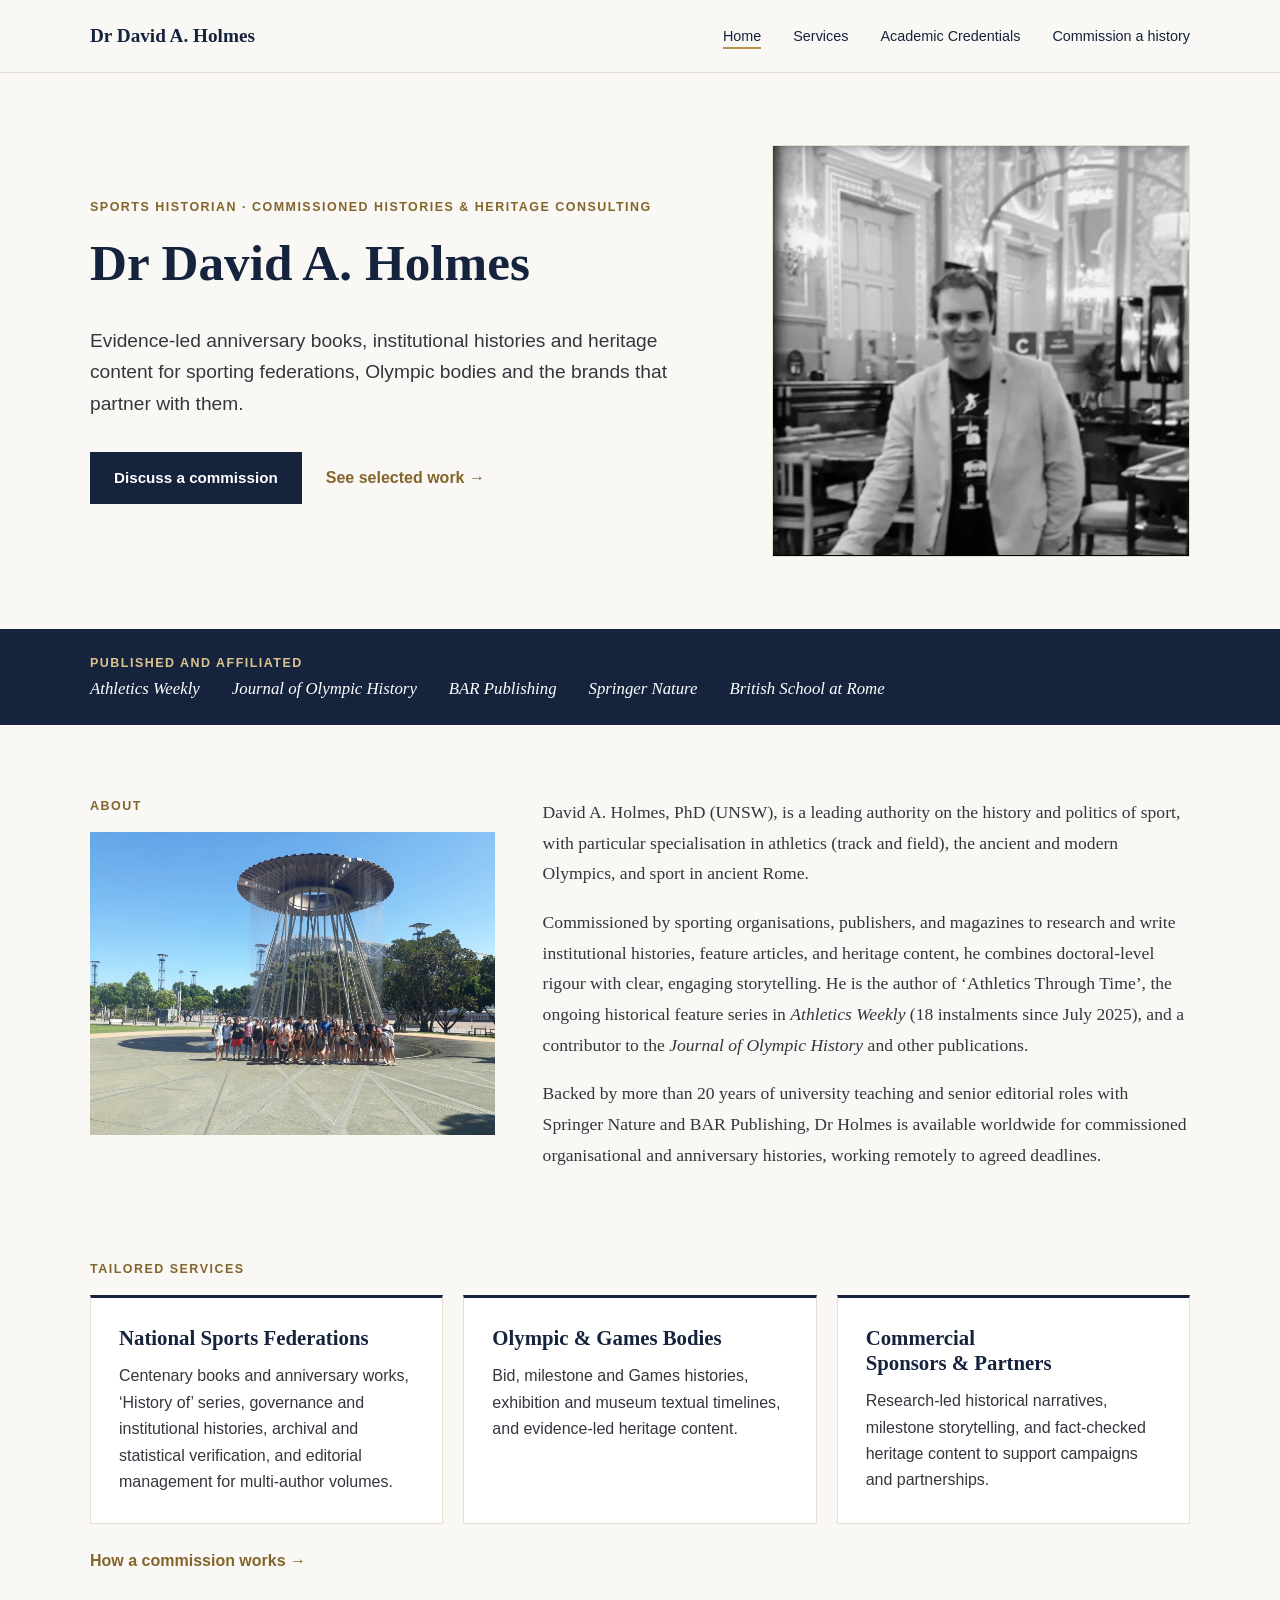
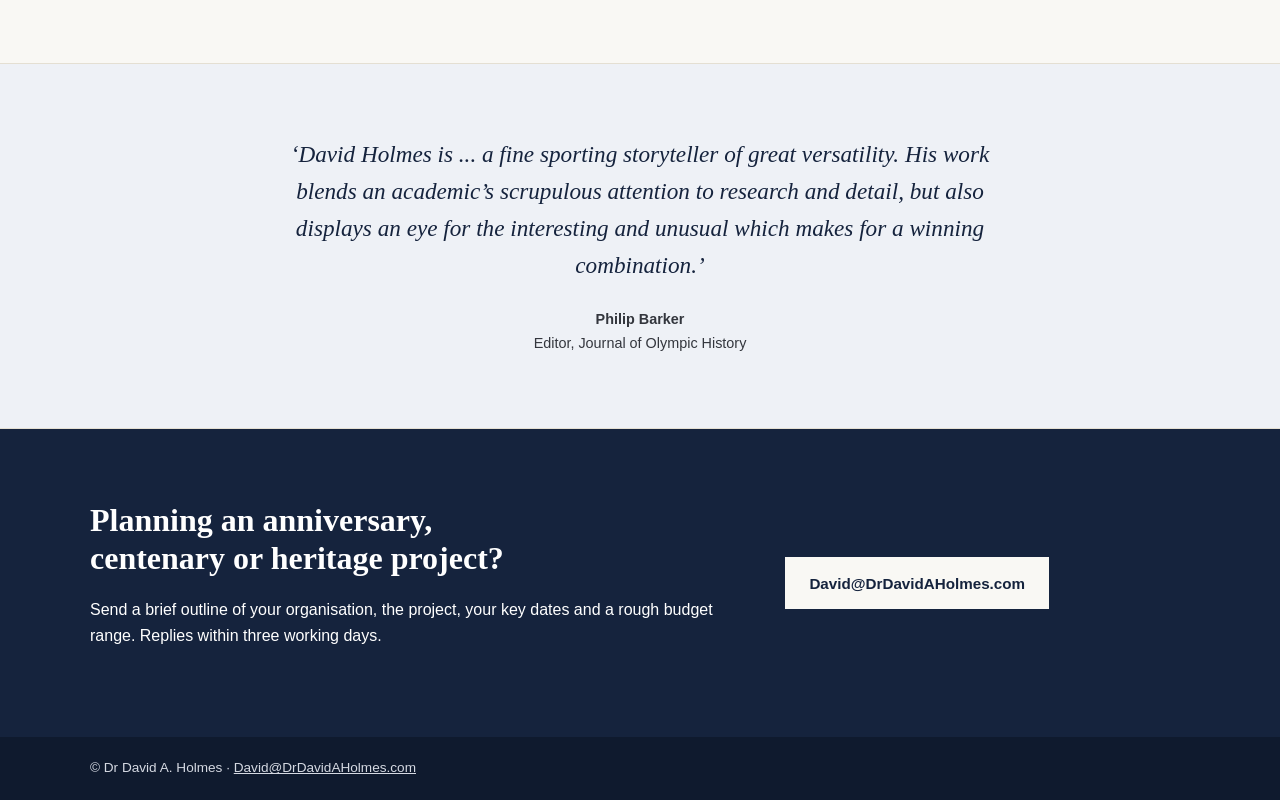
==== commit 2f527171: "Replace Canva export with four-page first draft Co-Authored-By: Claude Sonnet 5.5 <noreply@anthropic" ====
--- a/index.html
+++ b/index.html
@@ -1,41 +1,58 @@
-<!DOCTYPE html><html dir="ltr" lang="en-GB" class="theme light classic"><head><base href="/"><meta charset="utf-8"><title>World Sport</title><meta name="app-name" content="export_website"/><meta name="viewport" content="width=device-width, initial-scale=1"><link href="_assets/a0684b0780c739e9.vendor.ltr.css" rel="stylesheet" integrity="sha512-JwMCpiHdk95MoUTatfaZJwstzeDnWfvWMJiwnSxZfPmgeCe4yvQDQ+ONMQjIy/Ht72r0TmlE+gvZnYRnpdLdVg==" crossorigin="anonymous"><link href="_assets/d9814184d4cd0bfc.ltr.css" rel="stylesheet" integrity="sha512-Uf8rxtUOhrepbnreUL1PNygflV/5K6gZRPRS4gxxFDx7cJl2Uc4Og3ZK/o15uCu1eyo2Jj6Y/ruLhthOZopa9w==" crossorigin="anonymous"><link href="_assets/static_font_4.ltr.css" rel="stylesheet"><link href="_assets/8bfec5dcf28155ec.runtime.js" rel="preload" as="script" crossorigin="anonymous" integrity="sha512-EvLpeKsEGsmtSqfNQ7B+phsIvphVqL+Xgf8AjLyb6kIHUupKWrPMEXp7tOitf0KH2ZxnBo6Y37q65KMNTmVBQA==" nonce="439d129b-27fc-40f0-84e0-3ff95b02dc42"><link href="_assets/8b151872c2943599.s4le6a.vendor.js" rel="preload" as="script" crossorigin="anonymous" integrity="sha512-KJAdcUiZ6jKP2GojrwYTpg99GzeZjLyB5XDqIYGsPO8YNjq8Rx2bjEAfg8gXlL55c6l5yOyPQ2LXoUFy03xH6w==" nonce="439d129b-27fc-40f0-84e0-3ff95b02dc42"><link href="_assets/9387c6b85eab150d.vendor.js" rel="preload" as="script" crossorigin="anonymous" integrity="sha512-PBIBAUluHFtVu3sHEX4n4EpJNsf5Kgjduhw3br8TysGY96wD29kJCwfDin9YCxBgbhLrHCKjYwlyPxoGWQtC4Q==" nonce="439d129b-27fc-40f0-84e0-3ff95b02dc42"><link href="_assets/47ab5087c54bbe7d.strings.js" rel="preload" as="script" crossorigin="anonymous" integrity="sha512-Asb0BMJcSqzLTPp9O/7jg+LuLwMBJNikq5zPGe9+5+soStd6B3ieC4S3S7WndGnkH4ukcp3y1dOxCfAyovMcIA==" nonce="439d129b-27fc-40f0-84e0-3ff95b02dc42"><link href="_assets/dfc6cf82f3619d3f.en-GB.js" rel="preload" as="script" crossorigin="anonymous" integrity="sha512-H0ouQ7P1o3EUpBub/HZeHk7/NcHUKR1INov+mS2cnsi1hIV6GqnC5nv3v66fOfoNmWSBbc1l5NtKh+g77dy8Dw==" nonce="439d129b-27fc-40f0-84e0-3ff95b02dc42"><link href="_assets/c5e927179e26e681.js" rel="preload" as="script" crossorigin="anonymous" integrity="sha512-7PxmTZhWqCWGLM/R+YwJ5lJutN+fgjnILn7rMoD1rtF17vR746LQjrAB9KUWh2VdmPKXMtiHcClW7ELriLCqYQ==" nonce="439d129b-27fc-40f0-84e0-3ff95b02dc42"><meta name="referrer" content="strict-origin-when-cross-origin"><meta property="og:title" content="World Sport"><meta property="og:type" content="website"><link rel="shortcut icon" href="_assets/images/2d0b56e7e51cf11036ad8734bdb67e2d.png"><link rel="icon" href="_assets/images/e53c4bd8da5e491d9ab09e7cf0daf874.png" sizes="192x192"><link rel="apple-touch-icon" href="_assets/images/725b756a69a7d4c235070e51acd85560.png" sizes="180x180"><script nonce="439d129b-27fc-40f0-84e0-3ff95b02dc42">window['__canva_website_bootstrap__'] = JSON.parse('{"A":"DAFeWkwVltY","B":"eyJhbGciOiJkaXIiLCJlbmMiOiJBMjU2R0NNIiwia2lkIjoia2lkLTE3Nzg0NzAzNjEzOTQifQ..xFOMUZiGAClgIZQk.uwP5SbqjtWix2YxtCLjGw986j2bxmOAdrY4jLom_2SVAslziw3JQBlg7W_XFzREX1j5TQVOucw.2Ghr3nUANJgSZArTec9qfQ"}');</script><script nonce="439d129b-27fc-40f0-84e0-3ff95b02dc42">
-      document.addEventListener('contextmenu', (e) => {
-        const isMedia = ['img', 'image', 'video', 'svg', 'picture'].some(
-          tagName => tagName.localeCompare(e.target.tagName, undefined, { sensitivity: 'base' }) === 0,
-        );
-        isMedia && e.preventDefault();
-      });
-    </script><script nonce="439d129b-27fc-40f0-84e0-3ff95b02dc42">
-  const lang = navigator.language ? navigator.language : 'en';
-  let footerRequest;
-  window.canva_loadFooterHtml = () => footerRequest ??= fetch('_footer?lang=' + encodeURIComponent(lang)).then(response => {
-    if (response.status !== 200) {
-      throw new Error('Footer request failed');
-    }
-    return response.text();
-  }).catch(error => {
-    footerRequest = undefined;
-    throw error;
-  });
-  window.canva_installFooter = (container) => {
-    if (!(container instanceof HTMLDivElement)) {
-      return;
-    }
-    window.canva_loadFooterHtml().then(footerStr => {
-      container.innerHTML = '';
-      const div = document.createElement('div');
-      div.innerHTML = footerStr;
-      for (const child of [...div.children]) {
-        if (child.tagName.toLowerCase() !== 'script') {
-          container.append(child);
-        }
-      }
-
-      (() => { !function(){"use strict";const o={active:"active"},t={modalBackdrop:"modal_backdrop",termsAndConditionsModal:"modal",termsAndConditionsModalCloseButton:"form_close_initial",reportButton:"form_report",privacyPolicyModal:"privacy_policy_modal",privacyPolicyModalCloseButton:"form_close_privacy_policy",termsAndSupportFooterButton:"report_button",privacyPolicyFooterButton:"privacy_policy_button"};function e({root:e,getSiteUrl:c,openReport:n}){const l=e.getElementById(t.modalBackdrop);null!=l&&(function({root:e,modalBackdrop:c,getSiteUrl:n,openReport:l}){const i=e.getElementById(t.termsAndConditionsModal),r=e.getElementById(t.termsAndConditionsModalCloseButton),a=e.getElementById(t.reportButton),s=e.getElementById(t.termsAndSupportFooterButton);if(null==i||null==r||null==a||null==s)return;a.onclick=()=>{const{origin:o,pathname:t}=new URL(n()),e=a.dataset.reportUrl+encodeURIComponent(o+t);l(e)};const d=()=>{c.classList.remove(o.active),i.classList.remove(o.active),s.classList.remove(o.active),s.focus(),c.onclick=null};r.onclick=d,s.onclick=()=>{c.classList.add(o.active),c.onclick=d,i.classList.add(o.active),s.classList.add(o.active)}}({root:e,modalBackdrop:l,getSiteUrl:c,openReport:n}),function({root:e,modalBackdrop:c}){const n=e.getElementById(t.privacyPolicyModal),l=e.getElementById(t.privacyPolicyModalCloseButton),i=e.getElementById(t.privacyPolicyFooterButton);if(null==n||null==l||null==i)return;const r=()=>{c.classList.remove(o.active),n.classList.remove(o.active),i.classList.remove(o.active),i.focus(),c.onclick=null};l.onclick=r,i.onclick=()=>{c.classList.add(o.active),c.onclick=r,n.classList.add(o.active),i.classList.add(o.active)}}({root:e,modalBackdrop:l}))}!function({root:o,openReport:t}){e({root:o,getSiteUrl:()=>o.URL,openReport:t})}({root:document,openReport:o=>{window.open(o)}})}(); })();
-    }).catch(() => {});
-  }
-</script><script nonce="439d129b-27fc-40f0-84e0-3ff95b02dc42">
-    window.C_CAPTCHA_IMPLEMENTATION = 'RECAPTCHA';
-</script><script nonce="439d129b-27fc-40f0-84e0-3ff95b02dc42">
-    window.C_CAPTCHA_KEY = '6LdpNmIrAAAAAHQVezN3pBAfDjQQ2qUpo881f24o';
-</script></head><body><script nonce="439d129b-27fc-40f0-84e0-3ff95b02dc42">document.documentElement.classList.replace('adaptive', window.matchMedia('(prefers-color-scheme: dark)').matches ? 'dark' : 'light');</script><div id="root"></div><script nonce="439d129b-27fc-40f0-84e0-3ff95b02dc42">(function() {window['__canva_public_path__'] = '_assets\/'; window['bootstrap'] = JSON.parse('{"base":{"A?":"B","L":false,"N":false,"E":"a21f5dc919d45b4777885a930a80a591b170be13","K":1756780247,"F":{"A?":"B"},"G":"CLIENT_FULL","I":"A","O":{"A?":"B"},"M":"/_online","U":[],"V":[],"a":{"K":"export_website","H":{}},"d":{"A":"wss://www.canva.com/_stream","B":{"F":"export_website"},"C":8388608},"b":{"A?":"H","C":{"a":"WEB"},"D":{"a":"WEB","c":"en-GB"},"E":{},"P":[],"Q":[],"R":false,"S":false}},"page":{"A":{"B":{"A?":"A","A":"TAEXfxtKgiU","B":1},"C":{"A":1366.0,"B":768.0,"C":"D"},"Q":[{"A":268.3700560646322,"B":"A","C":false}],"R":[],"P":"en-GB","D":"World Sport","E":"","F":["black","orange","white","dark modern minimal","photography","portfolio website","ready for design","#n/a","freelance photographer portfolio","photography portfolio","photographer portfolio","professional photographer portfolio","professional photos portfolio","online portfolio","free online portfolio","online portfolio maker","digital portfolio","portfolio template","portfolio builder","digital portfolio template","portfolio maker","professional portfolio","creative portfolio","visual portfolio","online portfolio website","portfolio website","modern","modern","contemporary","current","modernized","state-of-the-art","latest","avant-garde","innovative","new","fresh","black","white","dark","modern","minimal","minimalist","simple","bold","photo","photos","photography","photographer","free","photo","static",""],"G":{},"Y":{},"a":[],"b":[],"V":[],"W":[],"A":[{"A?":"i","a":"PBBj1JRx96Dgk56N","B":"Home","R":false,"S":false,"U":false,"Q":{},"W":[],"X":[],"H":[],"L":{},"C":{"A":1366.0,"B":1012.0,"C":"D"},"G":{"A":"EAE-lut_HEs","B":3,"C":1},"D":{"C":"#000000","D":0.0,"F":false,"J":false,"G":false,"H":false},"r":[],"E":[{"A?":"I","A":112.4178902402733,"B":66.51169213388735,"D":396.5005757694135,"C":360.28012245159385,"E":0.0,"F":0.0,"BD":[],"BE":[],"BA":[],"BB":[],"Q":false,"S":false,"P":[],"5":{},"T":{},"W":{},"a":{"B":{"A":{"A":"MAFfSWdZFsM","B":1},"I":{"A":"MAFfSfX7tQE","B":1},"B":{"A":-2.8421709430404007E-14,"B":0.0,"D":485.8035094949999,"C":508.2424706725981,"E":0.0},"E":0.0,"C":{}},"D":0.0,"F":false,"J":false,"G":false,"H":false},"e":[]},{"A?":"K","A":10.522948991910425,"B":547.7148960178839,"D":695.8281641925491,"C":1203.7187046557724,"E":0.0,"F":0.0,"BD":[],"BE":[],"BA":[],"BB":[],"Q":false,"S":false,"N":"paragraph1","P":[],"5":{},"T":{},"W":{},"a":{"A":[{"A?":"A","A":"David A. Holmes, Ph.D., is a leading authority on the history and politics of sport, with particular specialisation in athletics (track and field), the ancient and modern Olympics, and sport in ancient Rome. \\n\\nDavid has taught extensively in these areas at several prestigious institutions, including The University of New South Wales (UNSW), The University of Sydney, and Technischen Universität Wien (Austria). For over a decade, he has also served as an Adjunct Professor and principal lecturer at Boston University’s Sydney Campus. \\n\\nHis doctoral thesis at UNSW examined the history of Australian athletics, focusing on how the ideology of amateurism operated within the sport and why it persisted for so long.\\n\\nDavid has presented at numerous international conferences and is a member of the  International Society of the History of Physical Education and Sport (ISPHES), the International Society of Olympic Historians (ISOH), and is a life member of the International Olympic Academy Participants Association (IOAPA). He is also a member of the British School at Rome (BSR). \\n\\nIn addition to his academic work, David writes a regular two-page historical feature for Athletics Weekly — the world’s most influential athletics publication, often described as the ‘Bible of the sport’ and with a readership of 380,000 worldwide. He was invited to contribute this series, in which his articles explore the political and cultural history of athletics and the Olympic Games.\\n\\nHis current research interests include the history of athletics at the modern Olympic Games, the governance of national athletics and Olympic federations, and the social and political history of sporting stadia in Ancient Rome.  \\n\\nDavid has also consulted to many national and international sporting bodies, particularly in relation to governance. Alongside his scholarship, he has long been involved in athletics as a runner and administrator, including founding and directing the  highly successful Kirribilli Runners (Sydney) from 2006 to 2016. \\n\\nDavid divides his time between Sydney and Rome, continuing to combine research, teaching, and writing with active engagement in the global sporting community.\\n\\n\\n \\n\\n\\n\\n\\n\\n"}],"B":[{"A?":"A","A":{"font-family":{"B":"YAFcfoaHu-s,0"},"font-size":{"B":"18.1754"},"leading":{"B":"1500.0"},"list-level":{"B":"1.0"},"color":{"B":"#edeced"}}},{"A?":"B","A":208},{"A?":"A","A":{"list-level":{}}},{"A?":"B","A":7},{"A?":"A","A":{"list-level":{"B":"1.0"}}},{"A?":"B","A":321},{"A?":"A","A":{"list-level":{}}},{"A?":"B","A":637},{"A?":"A","A":{"font-style":{"B":"normal"}}},{"A?":"B","A":16},{"A?":"A","A":{"font-style":{}}},{"A?":"B","A":1000},{"A?":"A","A":{"font-size":{"B":"19.5215"},"font-weight":{"B":"bold"},"font-family":{"B":"YAD1b5ziyJM,0"}}},{"A?":"B","A":3},{"A?":"A","A":{"font-size":{"B":"25.8511"},"font-weight":{},"font-family":{"B":"YAFdJj8NdaU,0"}}},{"A?":"B","A":1},{"A?":"A","A":{"text-transform":{"B":"none"},"list-marker":{"B":"none"},"kerning":{"B":"0.0"},"head-indent":{"B":"0.0"},"font-style":{"B":"normal"},"text-align":{"B":"start"},"spacing":{"B":"0.0"},"font-weight":{"B":"normal"},"style":{"B":"body"},"tracking":{"B":"0.0"},"link":{"B":""},"decoration":{"B":"none"},"direction":{"B":"ltr"},"list-level":{"B":"1.0"}}},{"A?":"B","A":1},{"A?":"A","A":{"direction":{},"font-weight":{},"decoration":{},"text-transform":{},"color":{},"spacing":{},"head-indent":{},"kerning":{},"list-marker":{},"link":{},"style":{},"font-style":{},"font-size":{},"font-family":{},"text-align":{},"tracking":{},"leading":{},"list-level":{}}}],"E":{}},"b":{"A":[90,91,28,1,81,82,84,80,1,86,85,6,1,82,83,80,84,38,1,89,90,87,92,33,1,86,84,60,1,77,84,91,66,1,80,79,1,1,2,1,1,1,1,1]},"d":"A","e":699.1100267883344,"f":1209.396025,"l":false,"g":false,"h":"A"},{"A?":"K","A":42.15615008258912,"B":105.20729251859416,"D":319.109375,"C":53.02276,"E":0.0,"F":0.0,"BD":[],"BE":[],"BA":[],"BB":[],"Q":false,"S":false,"P":[],"5":{},"T":{},"W":{},"a":{"A":[{"A?":"A","A":"About david \\n"}],"B":[{"A?":"A","A":{"font-family":{"B":"YAFdJj8NdaU,0"},"font-size":{"B":"44.8862"},"font-weight":{"B":"bold"},"text-transform":{"B":"uppercase"},"color":{"B":"#ff914d"},"text-align":{"B":"center"}}},{"A?":"B","A":12},{"A?":"A","A":{"font-style":{"B":"normal"},"spacing":{"B":"0.0"},"tracking":{"B":"0.0"},"leading":{"B":"1400.0"}}},{"A?":"B","A":1},{"A?":"A","A":{"font-style":{},"spacing":{},"font-family":{},"text-transform":{},"font-size":{},"leading":{},"color":{},"font-weight":{},"text-align":{},"tracking":{}}}],"E":{}},"b":{"A":[13]},"d":"A","l":false,"g":false,"h":"B"}],"I":[]},{"A?":"i","a":"PB2YZ0zNydVkVYX8","B":"Work","R":false,"S":false,"U":false,"Q":{},"W":[],"X":[],"H":[],"L":{},"C":{"A":1366.0,"B":991.0,"C":"D"},"G":{"A":"EAE72kHfN_E","B":2,"C":2},"D":{"C":"#000000","D":0.0,"F":false,"J":false,"G":false,"H":false},"r":[],"E":[{"A?":"I","A":207.8994376007111,"B":42.26953229277325,"D":488.4175949530227,"C":506.5188021639374,"E":0.0,"F":0.0,"BD":[],"BE":[],"BA":[],"BB":[],"Q":false,"S":false,"P":[],"5":{},"T":{},"W":{},"a":{"B":{"A":{"A":"MAFfSCTMOsE","B":1},"B":{"A":0.0,"B":-191.70363106425862,"D":746.8007498657189,"C":560.1005623992892,"E":0.0},"E":0.0,"C":{}},"D":0.0,"F":false,"J":false,"G":false,"H":false},"e":[]},{"A?":"K","A":127.00455794111792,"B":624.0598813297263,"D":437.6453631875074,"C":863.9954420588822,"E":0.0,"F":0.0,"BD":[],"BE":[],"BA":[],"BB":[],"Q":false,"S":false,"P":[],"5":{},"T":{},"W":{},"a":{"A":[{"A?":"A","A":"Australian Sport*\\nSporting Traditions\\nAustralian Sport: History and Culture\\nSociocultural Foundations of Human Movement\\nSociocultural Foundations of Exercise and Sport \\nSport: Contemporary Educational Issues\\nHistorical and Social Issues in Sport \\n\\nThe Governance of Sport\\nSporting Event Management\\nRecreation Resource Management\\nEconomics and Politics of the Sports Industry \\n\\nThe Olympics\\nSport, Society and the Sydney 2000 Olympics\\nStaging the Olympics: The Event and its Impact\\nThe Modern Olympics\\nThe Olympics in Society\\n\\nSport and the Law**\\nSport and the Law\\nSport, Law and Australian Society\\nSport, Law in the Western World\\nSport, Law and International Diplomacy\\n\\nOther\\nAustralian History and Culture\\nResearch Essentials (Advanced) \\nHonours Research Supervision\\nMaster’s Research Supervision \\n\\n* Titles of courses listed in white.\\n* * Co-taught  \\n"}],"B":[{"A?":"A","A":{"leading":{"B":"1400.0"},"font-weight":{"B":"bold"},"text-transform":{"B":"none"},"color":{"B":"#ff914d"},"font-style":{"B":"normal"},"font-size":{"B":"19.5945"},"font-family":{"B":"YAFdJj8NdaU,0"},"spacing":{"B":"0.0"},"tracking":{"B":"0.0"}}},{"A?":"B","A":17},{"A?":"A","A":{"font-weight":{"B":"normal"},"color":{"B":"#ffffff"}}},{"A?":"B","A":231},{"A?":"A","A":{"font-weight":{"B":"bold"},"color":{"B":"#ff914d"}}},{"A?":"B","A":23},{"A?":"A","A":{"font-weight":{"B":"normal"},"color":{"B":"#ffffff"}}},{"A?":"B","A":106},{"A?":"A","A":{"font-weight":{"B":"bold"},"color":{"B":"#ff914d"}}},{"A?":"B","A":12},{"A?":"A","A":{"font-weight":{"B":"normal"},"color":{"B":"#ffffff"}}},{"A?":"B","A":92},{"A?":"A","A":{"font-weight":{}}},{"A?":"B","A":45},{"A?":"A","A":{"font-weight":{"B":"bold"},"color":{"B":"#ff914d"}}},{"A?":"B","A":19},{"A?":"A","A":{"font-weight":{"B":"normal"},"color":{"B":"#ffffff"}}},{"A?":"B","A":125},{"A?":"A","A":{"font-weight":{"B":"bold"},"color":{"B":"#ff914d"}}},{"A?":"B","A":5},{"A?":"A","A":{"font-weight":{"B":"normal"},"color":{"B":"#ffffff"}}},{"A?":"B","A":125},{"A?":"A","A":{"font-size":{"B":"16.9279"}}},{"A?":"B","A":53},{"A?":"A","A":{"leading":{},"font-weight":{},"text-transform":{},"color":{},"font-style":{},"font-size":{},"font-family":{},"spacing":{},"tracking":{}}}],"E":{}},"b":{"A":[18,20,38,44,49,39,39,1,24,26,31,47,1,13,44,47,20,24,1,20,18,34,32,39,1,6,31,32,29,31,1,37,16]},"d":"A","e":445.421875,"f":879.34776,"l":false,"g":false,"h":"B"},{"A?":"K","A":73.99121794111797,"B":85.95227286273388,"D":452.890625,"C":53.01334,"E":0.0,"F":0.0,"BD":[],"BE":[],"BA":[],"BB":[],"Q":false,"S":false,"P":[],"5":{},"T":{},"W":{},"a":{"A":[{"A?":"A","A":"Teaching Experience\\n"}],"B":[{"A?":"A","A":{"font-size":{"B":"44.9333"},"font-family":{"B":"YAFdJjTk5UU,0"},"color":{"B":"#ff914d"},"font-weight":{"B":"bold"},"text-align":{"B":"center"}}},{"A?":"B","A":19},{"A?":"A","A":{"font-style":{"B":"normal"}}},{"A?":"B","A":1},{"A?":"A","A":{"font-style":{},"font-family":{},"font-size":{},"font-weight":{},"color":{},"text-align":{}}}],"E":{}},"b":{"A":[20]},"d":"A","l":false,"g":false,"h":"B"},{"A?":"K","A":729.7599852077785,"B":107.0366669827335,"D":372.75,"C":19.58526,"E":0.0,"F":0.0,"BD":[],"BE":[],"BA":[],"BB":[],"Q":false,"S":false,"P":[],"5":{},"T":{},"W":{},"a":{"A":[{"A?":"A","A":"Students on Excursion at Sydney Olympic Park\\n"}],"B":[{"A?":"A","A":{"text-align":{"B":"center"},"color":{"B":"#ffffff"},"font-family":{"B":"YAFdJj8NdaU,0"},"font-size":{"B":"17.0737"}}},{"A?":"B","A":44},{"A?":"A","A":{"leading":{"B":"1400.0"},"font-style":{"B":"normal"},"font-weight":{"B":"normal"},"spacing":{"B":"0.0"},"tracking":{"B":"0.0"}}},{"A?":"B","A":1},{"A?":"A","A":{"leading":{},"text-align":{},"font-weight":{},"color":{},"font-style":{},"font-size":{},"font-family":{},"spacing":{},"tracking":{}}}],"E":{}},"b":{"A":[45]},"d":"A","l":false,"g":false,"h":"B"}],"I":[]},{"A?":"i","a":"PBvHsXmZ6rLyYPWN","R":false,"S":false,"U":false,"Q":{},"W":[],"X":[],"H":[],"L":{},"C":{"A":1366.0,"B":929.9359864890633,"C":"D"},"G":{"A":"EAE72kHfN_E","B":2,"C":3},"D":{"C":"#000000","D":0.0,"F":false,"J":false,"G":false,"H":false},"r":[],"E":[{"A?":"K","A":-138.604041463743,"B":92.99359864890596,"D":1273.006401351094,"C":906.1687508029216,"E":0.0,"F":0.0,"BD":[],"BE":[],"BA":[],"BB":[],"Q":false,"S":false,"P":[],"5":{},"T":{},"W":{},"a":{"A":[{"A?":"A","A":"\\n\\n\\nRecent International Conferences\\n\\n\\n\\nHolmes, D. A. (2024) 27th European Committee for Sports History (CESH) Conference, 1-16 June 2024. University of Paris, France.\\nPaper: \'Australia\'s involvement in the Paris Summer Olympics: 1900, 1924, 2024.\'\\n\\nHolmes, D. A. (2023) International Conference on Cultural Heritage and New Technologies (CHNT), 15-17 November 2023. Vienna, Austria. Paper: ’The Value of Sporting Stadia in Ancient Rome: Lessons for Today?’ \\n\\nHolmes, D. A. (2022) International Conference on Hazard and Disaster Risk: Ostia and Portus Between Hypothesis and Reality, 22-23 June 2022, Ostia Antica, Rome, Italy. Paper: ‘The Role of Sport in Ancient Rome during periods of Adversity and its Implications for Ostia and Portus’\\n\\nHolmes, D. A. (2020) 11th International conference on Sport and Society, 19 June 2020 Granada, Spain. Paper: ‘Amateurism in Athletics, Australian Style: The Golden Age of Australian Sport and its Demise.\'  \\n \\nHolmes, D. A. (2018) 19th International ISPHES Congress, 18-21 July 2018. Münster, Germany. Paper: ‘Beyond the Prize: Athletics, Amateurism and an Antipodean Anomaly’ \\n\\nHolmes, D. A. (2015) Annual Conference on Law, 13-16 July 2015. ATINER. Athens, Greece. Paper: ‘What is sport? Justice Graham Hill and the Australian Tax Office.’ \\n\\nHolmes, D. A. (2014) Annual Conference on Law, 14-17 July 2014. ATINER. Athens, Greece. \\nPaper: ‘“The Other Man on the Podium”: The Case of Peter Norman and the Rights of Athletes’ \\n\\nHolmes, D. A. (2013) Annual Conference on Law, 8-11 July 2013. ATINER. Athens, Greece. \\nPaper: ‘Amateurism, Athletics and International Human Rights Law.’  \\n"}],"B":[{"A?":"A","A":{"font-family":{"B":"YAFdJj8NdaU,0"},"font-size":{"B":"44.9333"},"font-weight":{"B":"bold"},"color":{"B":"#ffffff"}}},{"A?":"B","A":3},{"A?":"A","A":{"text-transform":{"B":"none"},"color":{"B":"#ff914d"},"leading":{"B":"1400.0"},"spacing":{"B":"0.0"},"font-style":{"B":"normal"},"tracking":{"B":"0.0"}}},{"A?":"B","A":32},{"A?":"A","A":{"color":{"B":"#ffffff"},"font-weight":{"B":"normal"}}},{"A?":"B","A":1},{"A?":"A","A":{"font-size":{"B":"20.0562"}}},{"A?":"B","A":1},{"A?":"A","A":{"decoration":{"B":"underline"},"font-style":{"B":"italic"}}},{"A?":"B","A":1},{"A?":"A","A":{"decoration":{},"font-style":{"B":"normal"}}},{"A?":"B","A":1},{"A?":"A","A":{"font-style":{}}},{"A?":"B","A":208},{"A?":"A","A":{"font-style":{"B":"normal"}}},{"A?":"B","A":136},{"A?":"A","A":{"decoration":{"B":"underline"}}},{"A?":"B","A":5},{"A?":"A","A":{"decoration":{}}},{"A?":"B","A":239},{"A?":"A","A":{"decoration":{"B":"underline"}}},{"A?":"B","A":6},{"A?":"A","A":{"decoration":{}}},{"A?":"B","A":210},{"A?":"A","A":{"decoration":{"B":"underline"}}},{"A?":"B","A":6},{"A?":"A","A":{"decoration":{}}},{"A?":"B","A":193},{"A?":"A","A":{"decoration":{"B":"underline"}}},{"A?":"B","A":7},{"A?":"A","A":{"decoration":{}}},{"A?":"B","A":158},{"A?":"A","A":{"decoration":{"B":"underline"}}},{"A?":"B","A":6},{"A?":"A","A":{"decoration":{}}},{"A?":"B","A":160},{"A?":"A","A":{"decoration":{"B":"underline"}}},{"A?":"B","A":6},{"A?":"A","A":{"decoration":{}}},{"A?":"B","A":176},{"A?":"A","A":{"decoration":{"B":"underline"}}},{"A?":"B","A":6},{"A?":"A","A":{"decoration":{}}},{"A?":"B","A":63},{"A?":"A","A":{"font-weight":{},"text-transform":{},"color":{},"font-style":{},"font-size":{},"font-family":{},"spacing":{},"tracking":{},"leading":{}}}],"E":{}},"b":{"A":[1,1,1,33,1,1,1,128,81,1,141,68,1,141,140,1,146,61,2,144,24,1,139,25,1,89,93,1,88,69]},"d":"A","e":1361.9770508230897,"f":969.50105,"l":false,"g":false,"h":"B"}],"I":[]},{"A?":"i","a":"PBVXWLG8W05S4Kzf","B":"Philosophy","R":false,"S":false,"U":false,"Q":{},"W":[],"X":[],"H":[],"L":{},"C":{"A":1366.0,"B":1023.0,"C":"D"},"G":{"A":"EAE72kHfN_E","B":2,"C":4},"D":{"C":"#000000","D":0.0,"F":false,"J":false,"G":false,"H":false},"r":[],"E":[{"A?":"K","A":157.00231874340614,"B":32.108900676143776,"D":1333.8910993238562,"C":850.0138,"E":0.0,"F":0.0,"BD":[],"BE":[],"BA":[],"BB":[],"Q":false,"S":false,"P":[],"5":{},"T":{},"W":{},"a":{"A":[{"A?":"A","A":"\\nRecent and Forthcoming Publications\\n\\n\\n\\nHolmes,  D. A.,  and F. Benedettucci, L. Pecchioli, Archaeological-historical and architectural research and studies on the Circus of Maxentius, in collaboration with Sovrintendenza Capitolina (Roma), Collana di Studi Mediterranei e Orientali - Espera (Ed.) (Book proposal in \\n progress). \\n\\nHolmes, D.A., \'Leadership, Volunteerism and Community in Australian Sport: A Case Study on The Kirribilli Runners\' (article in progress, published 2025).\\n\\nHolmes, D. A., \'The Role of Sport in Ancient Rome During Periods of Adversity and its implications for Ostia and Portus\' in Pecchioli, L., D\'Alessio, A., Meneghini, R. and Holmes, D. A. (eds), Hazard and Disaster Risk: Ostia and Portus Between Hypothesis and Reality, BAR Publishing, Oxford (published May 2025)\\n\\nHolmes, D. A., \'Historical Preface\' in L. Pecchioli (Ed.) (2023) Archaeoseismology. Methods and case studies, Springer Nature: Natural Science in Archaeology, Geneva.  (https://www.springer.com/series/3703) (In print).\\n\\nHolmes, D. A.,  and L. Pecchioli , A. D’Alessio, R. Meneghini, (Eds) (2024) International Conference Proceedings of Hazard and Disaster Risk: Ostia and Portus Between Hypothesis and Reality, 22-23 June 2022, Ostia Antica, Rome, Italy.\\n\\nHolmes, D. A., (2024) ‘The Role of Sport in Ancient Rome during periods of Adversity and its Implications for Ostia and Portus’, In Holmes, D. A., and L. Pecchioli , A. D’Alessio, R. Meneghini , (Eds) (2024) International Conference Hazard and Disaster Risk: Ostia and Portus Between Hypothesis and Reality, 22-23 June 2022, Ostia Antica, Rome, Italy. \\n\\nHolmes D. A.,  and L. Pecchioli, J. Trockles,  and R. Meneghini  (eds) (2023), Earthquakes in ancient times in Rome and Ostia Antica, Restauro Archeologico (In print). \\n\\n\\n"}],"B":[{"A?":"A","A":{"color":{"B":"#ffffff"},"font-size":{"B":"19.931"},"font-family":{"B":"YAFdJj8NdaU,0"}}},{"A?":"B","A":1},{"A?":"A","A":{"color":{"B":"#ff914d"},"font-size":{"B":"45.3922"},"font-weight":{"B":"bold"}}},{"A?":"B","A":35},{"A?":"A","A":{"color":{"B":"#ffffff"}}},{"A?":"B","A":1},{"A?":"A","A":{"font-size":{"B":"22.7387"}}},{"A?":"B","A":1},{"A?":"A","A":{"font-size":{"B":"19.9348"}}},{"A?":"B","A":1},{"A?":"A","A":{"font-size":{"B":"22.7387"}}},{"A?":"B","A":1},{"A?":"A","A":{"font-weight":{},"font-size":{"B":"19.9348"}}},{"A?":"B","A":52},{"A?":"A","A":{"font-style":{"B":"italic"}}},{"A?":"B","A":91},{"A?":"A","A":{"font-style":{}}},{"A?":"B","A":496},{"A?":"A","A":{"font-style":{"B":"italic"}}},{"A?":"B","A":73},{"A?":"A","A":{"font-style":{}}},{"A?":"B","A":112},{"A?":"A","A":{"font-style":{"B":"italic"}}},{"A?":"B","A":43},{"A?":"A","A":{"font-style":{}}},{"A?":"B","A":110},{"A?":"A","A":{"font-weight":{"B":"bold"}}},{"A?":"B","A":1},{"A?":"A","A":{"font-weight":{},"font-size":{"B":"19.931"}}},{"A?":"B","A":24},{"A?":"A","A":{"font-style":{"B":"normal"},"font-weight":{"B":"normal"},"text-transform":{"B":"none"},"tracking":{"B":"0.0"},"leading":{"B":"1400.0"},"spacing":{"B":"0.0"}}},{"A?":"B","A":53},{"A?":"A","A":{"font-style":{"B":"italic"}}},{"A?":"B","A":114},{"A?":"A","A":{"font-style":{"B":"normal"}}},{"A?":"B","A":254},{"A?":"A","A":{"font-style":{"B":"italic"}}},{"A?":"B","A":98},{"A?":"A","A":{"font-style":{"B":"normal"}}},{"A?":"B","A":127},{"A?":"A","A":{"font-style":{"B":"italic"}}},{"A?":"B","A":53},{"A?":"A","A":{"font-style":{"B":"normal"}}},{"A?":"B","A":39},{"A?":"A","A":{"leading":{},"font-weight":{},"text-transform":{},"color":{},"font-style":{},"font-size":{},"font-family":{},"spacing":{},"tracking":{}}}],"E":{}},"b":{"A":[1,36,1,1,1,148,129,13,1,137,17,1,150,141,21,1,146,73,1,148,87,1,147,137,69,1,143,26,1,1]},"d":"A","l":false,"g":false,"h":"B"}],"I":[]},{"A?":"i","a":"PBHL1P2hpg0Qwq7T","B":"Contact","R":false,"S":false,"U":false,"Q":{},"W":[],"X":[],"H":[],"L":{},"G":{"A":"EAE72kHfN_E","B":2,"C":6},"D":{"C":"#000000","D":0.0,"F":false,"J":false,"G":false,"H":false},"r":[],"E":[{"A?":"K","A":30.248647019870525,"B":29.19802590547448,"D":529.898585880819,"C":52.929323,"E":0.0,"F":0.0,"BD":[],"BE":[],"BA":[],"BB":[],"Q":false,"S":false,"N":"title","P":[],"5":{},"T":{},"W":{},"a":{"A":[{"A?":"A","A":"COnsultancy\\n"}],"B":[{"A?":"A","A":{"font-size":{"B":"44.9333"},"font-family":{"B":"YAEALZQmvs4,0"},"tracking":{"B":"-80.0"},"text-transform":{"B":"uppercase"},"color":{"B":"#ff914d"},"leading":{"B":"890.0"}}},{"A?":"B","A":11},{"A?":"A","A":{"font-style":{"B":"normal"},"decoration":{"B":"none"},"text-align":{"B":"start"},"list-level":{"B":"0.0"},"style":{"B":"body"},"spacing":{"B":"0.0"},"link":{"B":""},"head-indent":{"B":"0.0"},"font-weight":{"B":"normal"},"kerning":{"B":"0.0"},"list-marker":{"B":"none"},"direction":{"B":"ltr"}}},{"A?":"B","A":1},{"A?":"A","A":{"kerning":{},"list-marker":{},"link":{},"style":{},"font-style":{},"font-size":{},"font-family":{},"text-align":{},"tracking":{},"leading":{},"list-level":{},"direction":{},"font-weight":{},"decoration":{},"text-transform":{},"color":{},"spacing":{},"head-indent":{}}}],"E":{}},"b":{"A":[12]},"d":"A","l":false,"g":false,"h":"A"},{"A?":"K","A":490.4802962527137,"B":29.198025905474623,"D":475.7347608568837,"C":104.0893,"E":0.0,"F":0.0,"BD":[],"BE":[],"BA":[],"BB":[],"Q":false,"S":false,"N":"paragraph1","P":[],"5":{},"T":{},"W":{},"a":{"A":[{"A?":"A","A":"Email\\n\\nDrathletics776@gmail.com \\n\\n"}],"B":[{"A?":"A","A":{"font-size":{"B":"19.5535"},"font-family":{"B":"YAFdJj8NdaU,0"},"color":{"B":"#ff914d"},"font-weight":{"B":"bold"},"text-transform":{"B":"uppercase"}}},{"A?":"B","A":5},{"A?":"A","A":{"color":{"B":"#edeced"}}},{"A?":"B","A":1},{"A?":"A","A":{"font-weight":{},"color":{"B":"#ffffff"}}},{"A?":"B","A":27},{"A?":"A","A":{"font-weight":{"B":"normal"},"style":{"B":"body"},"tracking":{"B":"0.0"},"link":{"B":""},"decoration":{"B":"none"},"direction":{"B":"ltr"},"leading":{"B":"1400.0"},"list-level":{"B":"0.0"},"list-marker":{"B":"none"},"kerning":{"B":"0.0"},"head-indent":{"B":"0.0"},"font-style":{"B":"normal"},"text-align":{"B":"start"},"spacing":{"B":"0.0"}}},{"A?":"B","A":1},{"A?":"A","A":{"kerning":{},"list-marker":{},"link":{},"style":{},"font-style":{},"font-size":{},"font-family":{},"text-align":{},"tracking":{},"leading":{},"list-level":{},"direction":{},"font-weight":{},"decoration":{},"text-transform":{},"color":{},"spacing":{},"head-indent":{}}}],"E":{}},"b":{"A":[6,1,26,1]},"d":"C","l":false,"g":false,"h":"A"},{"A?":"K","A":125.46822606463223,"B":29.19802590547448,"D":581.0912243605458,"C":339.50915,"E":0.0,"F":0.0,"BD":[],"BE":[],"BA":[],"BB":[],"Q":false,"S":false,"P":[],"5":{},"T":{},"W":{},"a":{"A":[{"A?":"A","A":"Dr Holmes consults to national and international sports organisations assisting with funding strategies,  governance, restructuring, administrative issues and archival management. He can be contacted directly by email (below).\\n\\n\\n\\n\\n\\n"}],"B":[{"A?":"A","A":{"color":{"B":"#ffffff"},"font-family":{"B":"YAFdJj8NdaU,0"},"font-size":{"B":"20.9817"},"leading":{"B":"2000.0"}}},{"A?":"B","A":227},{"A?":"A","A":{"leading":{}}},{"A?":"B","A":4},{"A?":"A","A":{"leading":{"B":"1400.0"},"font-style":{"B":"normal"},"font-weight":{"B":"normal"},"spacing":{"B":"0.0"},"tracking":{"B":"0.0"}}},{"A?":"B","A":1},{"A?":"A","A":{"tracking":{},"font-weight":{},"leading":{},"font-style":{},"color":{},"spacing":{},"font-family":{},"font-size":{}}}],"E":{}},"b":{"A":[56,50,53,53,15,1,1,1,1,1]},"d":"A","l":false,"g":false,"h":"A"}],"I":[]}],"I":[]},"Z":{"A?":"A","M":"en-GB","e":true,"f":false,"g":{"A":"YAFdJj8NdaU-0","B":"#000000","C":"#ffffff"}},"B":[{"A":"YACgEZ1cb1Q","B":0,"C":"Arimo","D":[{"style":"ITALICS","files":[{"url":"_assets/fonts/ac9b8a560f98d1757a4565a2419d33c3.woff","format":"WOFF","unicodeRanges":[],"sizeBytes":240632},{"url":"_assets/fonts/d257a7100844bc3f98c9021168b6249e.woff2","format":"WOFF2","unicodeRanges":[],"sizeBytes":201132},{"url":"_assets/fonts/79d14bb61301a10c73c6cb293c29b309.otf","format":"OTF","unicodeRanges":[],"sizeBytes":440740}],"subsettedFiles":[],"scriptSubsetFiles":[],"metadata":{"head":{"unitsPerEm":2048,"yMin":-621,"yMax":2077},"hhea":{"ascender":1854,"descender":-434,"lineGap":67},"os2":{"sTypoAscender":1491,"sTypoDescender":-425,"sTypoLineGap":307,"usWinAscent":1854,"usWinDescent":434,"fsSelection":1}}},{"style":"BOLD_ITALICS","files":[{"url":"_assets/fonts/1060345c54d396e76d73f1da7ee200bd.woff2","format":"WOFF2","unicodeRanges":[],"sizeBytes":203232},{"url":"_assets/fonts/7fc2786f9023d4d812357cb787e9ad4b.woff","format":"WOFF","unicodeRanges":[],"sizeBytes":237660},{"url":"_assets/fonts/4de29305db46625343735e840e3d27aa.otf","format":"OTF","unicodeRanges":[],"sizeBytes":435028}],"subsettedFiles":[],"scriptSubsetFiles":[],"metadata":{"head":{"unitsPerEm":2048,"yMin":-771,"yMax":2109},"hhea":{"ascender":1854,"descender":-434,"lineGap":67},"os2":{"sTypoAscender":1491,"sTypoDescender":-431,"sTypoLineGap":307,"usWinAscent":1854,"usWinDescent":434,"fsSelection":33}}},{"style":"BOLD","files":[{"url":"_assets/fonts/98c4d2c0223fc8474641c77f923528e9.woff2","format":"WOFF2","unicodeRanges":[],"sizeBytes":194064},{"url":"_assets/fonts/0bb563f2f60ffd4e62b64cb021c33776.otf","format":"OTF","unicodeRanges":[],"sizeBytes":438516},{"url":"_assets/fonts/9fd726aeae98b22824f0dc8947036e77.woff","format":"WOFF","unicodeRanges":[],"sizeBytes":234696}],"subsettedFiles":[],"scriptSubsetFiles":[],"metadata":{"head":{"unitsPerEm":2048,"yMin":-771,"yMax":2116},"hhea":{"ascender":1854,"descender":-434,"lineGap":67},"os2":{"sTypoAscender":1491,"sTypoDescender":-431,"sTypoLineGap":307,"usWinAscent":1854,"usWinDescent":434,"fsSelection":32}}},{"style":"REGULAR","files":[{"url":"_assets/fonts/4ff8a742aa834e35f10ead140b735c45.woff","format":"WOFF","unicodeRanges":[],"sizeBytes":234380},{"url":"_assets/fonts/f8f199f09526f79e87644ed227e0f651.woff2","format":"WOFF2","unicodeRanges":[],"sizeBytes":194188},{"url":"_assets/fonts/daee28464eba92254cb149feea6599e3.otf","format":"OTF","unicodeRanges":[],"sizeBytes":436180}],"subsettedFiles":[],"scriptSubsetFiles":[],"metadata":{"head":{"unitsPerEm":2048,"yMin":-621,"yMax":2007},"hhea":{"ascender":1854,"descender":-434,"lineGap":67},"os2":{"sTypoAscender":1491,"sTypoDescender":-431,"sTypoLineGap":307,"usWinAscent":1854,"usWinDescent":434,"fsSelection":64}}}],"E":false},{"A":"YAFcfoaHu-s","B":0,"C":"Arial","D":[{"style":"REGULAR","files":[{"url":"_assets/fonts/3bf257f684ec90f2abd41cf694390abf.woff2","format":"WOFF2","unicodeRanges":[],"sizeBytes":39552},{"url":"_assets/fonts/7eef493310e3b21233a829703ef956d7.otf","format":"OTF","unicodeRanges":[],"sizeBytes":107860},{"url":"_assets/fonts/7f9a1f362a8d7443bcf6491a24a58e8f.woff","format":"WOFF","unicodeRanges":[],"sizeBytes":47320}],"subsettedFiles":[],"scriptSubsetFiles":[],"metadata":{"head":{"unitsPerEm":1000,"yMin":-321,"yMax":923},"hhea":{"ascender":726,"descender":-274,"lineGap":200},"os2":{"sTypoAscender":726,"sTypoDescender":-274,"sTypoLineGap":200,"usWinAscent":924,"usWinDescent":321,"fsSelection":448}}}],"E":false},{"A":"YAD1b5ziyJM","B":0,"C":"Public Sans Thin","D":[{"style":"BOLD","files":[{"url":"_assets/fonts/e2afcdc73766e6cc608453292f85323f.otf","format":"OTF","unicodeRanges":[],"sizeBytes":56440},{"url":"_assets/fonts/372d0c047b22e9fde90f126fb6b27deb.woff2","format":"WOFF2","unicodeRanges":[],"sizeBytes":26996},{"url":"_assets/fonts/856e9f97c3eb02d8c25a391f5820388c.woff","format":"WOFF","unicodeRanges":[],"sizeBytes":30896}],"subsettedFiles":[],"scriptSubsetFiles":[],"metadata":{"head":{"unitsPerEm":2000,"yMin":-480,"yMax":2174},"hhea":{"ascender":1900,"descender":-450,"lineGap":0},"os2":{"sTypoAscender":1900,"sTypoDescender":-450,"sTypoLineGap":0,"usWinAscent":2315,"usWinDescent":495,"fsSelection":192}}}],"E":false},{"A":"YAFdJj8NdaU","B":0,"C":"Public Sans","D":[{"style":"REGULAR","files":[{"url":"_assets/fonts/1a116a08e1d87a45d47e07daec347329.otf","format":"OTF","unicodeRanges":[],"sizeBytes":56416},{"url":"_assets/fonts/ce2468f13cf83d05e3733444e7bb32aa.woff","format":"WOFF","unicodeRanges":[],"sizeBytes":30816},{"url":"_assets/fonts/2966d83c7276b7b784c20ff2d207d13e.woff2","format":"WOFF2","unicodeRanges":[],"sizeBytes":27068}],"subsettedFiles":[],"scriptSubsetFiles":[],"metadata":{"head":{"unitsPerEm":2000,"yMin":-480,"yMax":2174},"hhea":{"ascender":1900,"descender":-450,"lineGap":0},"os2":{"sTypoAscender":1900,"sTypoDescender":-450,"sTypoLineGap":0,"usWinAscent":2315,"usWinDescent":495,"fsSelection":192}}},{"style":"ITALICS","files":[{"url":"_assets/fonts/00b6bb5db66b65d274b27f11e99e3a6f.woff2","format":"WOFF2","unicodeRanges":[],"sizeBytes":27896},{"url":"_assets/fonts/64ec7fd43643ad117040b7a678bf0436.woff","format":"WOFF","unicodeRanges":[],"sizeBytes":31740},{"url":"_assets/fonts/d256e1a5851d827c9e0d1d43447b9b62.otf","format":"OTF","unicodeRanges":[],"sizeBytes":56584}],"subsettedFiles":[],"scriptSubsetFiles":[],"metadata":{"head":{"unitsPerEm":2000,"yMin":-480,"yMax":2030},"hhea":{"ascender":1900,"descender":-450,"lineGap":0},"os2":{"sTypoAscender":1900,"sTypoDescender":-450,"sTypoLineGap":0,"usWinAscent":2315,"usWinDescent":495,"fsSelection":129}}},{"style":"BOLD","files":[{"url":"_assets/fonts/417b0847d4bfeff59c678e6db623d0a8.otf","format":"OTF","unicodeRanges":[],"sizeBytes":56580},{"url":"_assets/fonts/24454a5e233e2562cc9fdf3038e45cdc.woff","format":"WOFF","unicodeRanges":[],"sizeBytes":30988},{"url":"_assets/fonts/bb64de64e312897c0538cd71dce20ba3.woff2","format":"WOFF2","unicodeRanges":[],"sizeBytes":27156}],"subsettedFiles":[],"scriptSubsetFiles":[],"metadata":{"head":{"unitsPerEm":2000,"yMin":-480,"yMax":2174},"hhea":{"ascender":1900,"descender":-450,"lineGap":0},"os2":{"sTypoAscender":1900,"sTypoDescender":-450,"sTypoLineGap":0,"usWinAscent":2315,"usWinDescent":495,"fsSelection":160}}}],"E":false},{"A":"YAFdJjTk5UU","B":0,"C":"Canva Sans","D":[{"style":"BOLD","files":[{"url":"_assets/fonts/33696a29f45c1b554a4c12443b998d21.woff2","format":"WOFF2","unicodeRanges":[],"sizeBytes":41456},{"url":"_assets/fonts/af71aaddb4396e5f746d513b7b12c6be.otf","format":"OTF","unicodeRanges":[],"sizeBytes":122344},{"url":"_assets/fonts/99b501a05417cbc1b5836408f47cbf38.woff","format":"WOFF","unicodeRanges":[],"sizeBytes":54600}],"subsettedFiles":[],"scriptSubsetFiles":[],"metadata":{"head":{"unitsPerEm":2048,"yMin":-543,"yMax":1965},"hhea":{"ascender":2189,"descender":-600,"lineGap":0},"os2":{"sTypoAscender":1567,"sTypoDescender":-492,"sTypoLineGap":132,"usWinAscent":2189,"usWinDescent":600,"fsSelection":32}}}],"E":false},{"A":"YAEALZQmvs4","B":0,"C":"Public Sans Bold","D":[{"style":"REGULAR","files":[{"url":"_assets/fonts/24454a5e233e2562cc9fdf3038e45cdc.woff","format":"WOFF","unicodeRanges":[],"sizeBytes":30988},{"url":"_assets/fonts/bb64de64e312897c0538cd71dce20ba3.woff2","format":"WOFF2","unicodeRanges":[],"sizeBytes":27156},{"url":"_assets/fonts/417b0847d4bfeff59c678e6db623d0a8.otf","format":"OTF","unicodeRanges":[],"sizeBytes":56580}],"subsettedFiles":[],"scriptSubsetFiles":[],"metadata":{"head":{"unitsPerEm":2000,"yMin":-480,"yMax":2174},"hhea":{"ascender":1900,"descender":-450,"lineGap":0},"os2":{"sTypoAscender":1900,"sTypoDescender":-450,"sTypoLineGap":0,"usWinAscent":2315,"usWinDescent":495,"fsSelection":160}}}],"E":false}],"E":[{"type":"RASTER","id":"MAFfSWdZFsM","version":1,"files":[{"url":"_assets/media/77678aa29fdc9f1a9e488d0b2acf5509.png","urlDenied":false,"width":433,"height":453,"watermarked":false,"spritesheet":false,"recoloring":{},"quality":"SCREEN","mimeType":"image/png"}]},{"type":"RASTER","id":"MAFfSWdZFsM","version":1,"files":[{"url":"_assets/media/77678aa29fdc9f1a9e488d0b2acf5509.png","urlDenied":false,"width":433,"height":453,"watermarked":false,"spritesheet":false,"recoloring":{},"quality":"SCREEN_2X","mimeType":"image/png"}]},{"type":"RASTER","id":"MAFfSWdZFsM","version":1,"files":[{"url":"_assets/media/77678aa29fdc9f1a9e488d0b2acf5509.png","urlDenied":false,"width":433,"height":453,"watermarked":false,"spritesheet":false,"recoloring":{},"quality":"SCREEN_3X","mimeType":"image/png"}]},{"type":"RASTER","id":"MAFfSCTMOsE","version":1,"files":[{"url":"_assets/media/757442f643c63c6ad8e250a037a9e3a7.jpg","urlDenied":false,"width":800,"height":600,"watermarked":false,"spritesheet":false,"recoloring":{},"quality":"SCREEN","mimeType":"image/jpeg"}]},{"type":"RASTER","id":"MAFfSCTMOsE","version":1,"files":[{"url":"_assets/media/7afc112d7e7e676f38d566bd2f161873.jpg","urlDenied":false,"width":1600,"height":1200,"watermarked":false,"spritesheet":false,"recoloring":{},"quality":"SCREEN_2X","mimeType":"image/jpeg"}]},{"type":"RASTER","id":"MAFfSCTMOsE","version":1,"files":[{"url":"_assets/media/6601a4df7a4491ac2135c774722b6e38.jpg","urlDenied":false,"width":2400,"height":1800,"watermarked":false,"spritesheet":false,"recoloring":{},"quality":"SCREEN_3X","mimeType":"image/jpeg"}]},{"type":"RASTER","id":"MAFfSfX7tQE","version":1,"files":[{"url":"_assets/media/4b7790fa26e6f6664d8c47d61857f0bb.png","urlDenied":false,"width":433,"height":453,"watermarked":false,"spritesheet":false,"recoloring":{},"quality":"SCREEN","mimeType":"image/png"}]},{"type":"RASTER","id":"MAFfSfX7tQE","version":1,"files":[{"url":"_assets/media/4b7790fa26e6f6664d8c47d61857f0bb.png","urlDenied":false,"width":433,"height":453,"watermarked":false,"spritesheet":false,"recoloring":{},"quality":"SCREEN_2X","mimeType":"image/png"}]},{"type":"RASTER","id":"MAFfSfX7tQE","version":1,"files":[{"url":"_assets/media/4b7790fa26e6f6664d8c47d61857f0bb.png","urlDenied":false,"width":433,"height":453,"watermarked":false,"spritesheet":false,"recoloring":{},"quality":"SCREEN_3X","mimeType":"image/png"}]}],"F":[],"G":[],"H":[],"S":[],"K":{"A":"YAFdJj8NdaU-0","B":"#000000","C":"#ffffff"},"Q":{"A":false,"B":true,"M":true},"R":false,"T":true,"W":false,"U":true,"V":true},"ui":{"N":false,"A":true,"B":"A","C":false,"D":false,"K":"A","I":true,"J":false,"P":false}}'); window['flags'] = JSON.parse('{"61af18e7":true,"e75f1ec":true,"b449fd3a":true,"9aeeb37":true,"978ce15d":150000.0}'); window['cmsg'] = window['cmsg'] || { locale: "en-GB", strings: {} };})();</script><script crossorigin="anonymous" src="_assets/8bfec5dcf28155ec.runtime.js" defer integrity="sha512-EvLpeKsEGsmtSqfNQ7B+phsIvphVqL+Xgf8AjLyb6kIHUupKWrPMEXp7tOitf0KH2ZxnBo6Y37q65KMNTmVBQA==" nonce="439d129b-27fc-40f0-84e0-3ff95b02dc42"></script><script crossorigin="anonymous" src="_assets/8b151872c2943599.s4le6a.vendor.js" defer integrity="sha512-KJAdcUiZ6jKP2GojrwYTpg99GzeZjLyB5XDqIYGsPO8YNjq8Rx2bjEAfg8gXlL55c6l5yOyPQ2LXoUFy03xH6w==" nonce="439d129b-27fc-40f0-84e0-3ff95b02dc42"></script><script crossorigin="anonymous" src="_assets/9387c6b85eab150d.vendor.js" defer integrity="sha512-PBIBAUluHFtVu3sHEX4n4EpJNsf5Kgjduhw3br8TysGY96wD29kJCwfDin9YCxBgbhLrHCKjYwlyPxoGWQtC4Q==" nonce="439d129b-27fc-40f0-84e0-3ff95b02dc42"></script><script crossorigin="anonymous" src="_assets/47ab5087c54bbe7d.strings.js" integrity="sha512-Asb0BMJcSqzLTPp9O/7jg+LuLwMBJNikq5zPGe9+5+soStd6B3ieC4S3S7WndGnkH4ukcp3y1dOxCfAyovMcIA==" nonce="439d129b-27fc-40f0-84e0-3ff95b02dc42"></script><script crossorigin="anonymous" src="_assets/dfc6cf82f3619d3f.en-GB.js" integrity="sha512-H0ouQ7P1o3EUpBub/HZeHk7/NcHUKR1INov+mS2cnsi1hIV6GqnC5nv3v66fOfoNmWSBbc1l5NtKh+g77dy8Dw==" nonce="439d129b-27fc-40f0-84e0-3ff95b02dc42"></script><script crossorigin="anonymous" src="_assets/c5e927179e26e681.js" defer integrity="sha512-7PxmTZhWqCWGLM/R+YwJ5lJutN+fgjnILn7rMoD1rtF17vR746LQjrAB9KUWh2VdmPKXMtiHcClW7ELriLCqYQ==" nonce="439d129b-27fc-40f0-84e0-3ff95b02dc42"></script></body></html>+<!doctype html>
+<html lang="en-GB">
+<head>
+<meta charset="utf-8">
+<meta name="viewport" content="width=device-width, initial-scale=1">
+<title>Dr David A. Holmes | Sports historian and heritage consultant</title>
+<meta name="description" content="Evidence-led anniversary books, institutional histories and heritage content for sporting federations, Olympic bodies and the brands that partner with them.">
+<link rel="stylesheet" href="css/style.css">
+<script>document.documentElement.className = 'js'</script>
+<script src="js/menu.js" defer></script>
+</head>
+<body>
+<a class="skip" href="#main">Skip to content</a>
+<header class="site-header"><div class="wrap">
+  <a class="brand" href="index.html">Dr David A. Holmes</a>
+  <button class="menu-toggle" type="button" aria-expanded="false" aria-controls="menu">Menu</button>
+  <nav id="menu" aria-label="Main"><ul><li><a href="index.html" aria-current="page">Home</a></li><li><a href="services.html">Services</a></li><li><a href="credentials.html">Academic Credentials</a></li><li><a href="contact.html">Commission a history</a></li></ul></nav>
+</div></header>
+<main id="main">
+<section class="wrap hero">
+  <div>
+    <p class="eyebrow">Sports historian · Commissioned histories &amp; heritage consulting</p>
+    <h1>Dr David A. Holmes</h1>
+    <p class="lead">Evidence-led anniversary books, institutional histories and heritage content for sporting federations, Olympic bodies and the brands that partner with them.</p>
+    <div class="actions"><a class="button" href="contact.html">Discuss a commission</a><a class="link" href="credentials.html">See selected work →</a></div>
+  </div>
+  <img src="images/david-holmes.webp" width="684" height="674" alt="Dr David A. Holmes">
+</section>
+<div class="band"><div class="wrap">
+  <p class="eyebrow">Published and affiliated</p>
+  <ul><li>Athletics Weekly</li><li>Journal of Olympic History</li><li>BAR Publishing</li><li>Springer Nature</li><li>British School at Rome</li></ul>
+</div></div>
+<section class="wrap split">
+  <div><p class="eyebrow">About</p><figure><img src="images/sydney-cauldron.webp" width="1600" height="1200" loading="lazy" alt="A group of students standing beneath the Olympic cauldron in Sydney"></figure></div>
+  <div class="prose">
+    <p>David A. Holmes, PhD (UNSW), is a leading authority on the history and politics of sport, with particular specialisation in athletics (track and field), the ancient and modern Olympics, and sport in ancient Rome.</p>
+    <p>Commissioned by sporting organisations, publishers, and magazines to research and write institutional histories, feature articles, and heritage content, he combines doctoral-level rigour with clear, engaging storytelling. He is the author of ‘Athletics Through Time’, the ongoing historical feature series in <cite>Athletics Weekly</cite> (18 instalments since July 2025), and a contributor to the <cite>Journal of Olympic History</cite> and other publications.</p>
+    <p>Backed by more than 20 years of university teaching and senior editorial roles with Springer Nature and BAR Publishing, Dr Holmes is available worldwide for commissioned organisational and anniversary histories, working remotely to agreed deadlines.</p>
+  </div>
+</section>
+<section class="wrap" style="padding-top:0">
+  <p class="eyebrow">Tailored services</p>
+  <div class="cards"><article class="card"><h2>National Sports Federations</h2><p>Centenary books and anniversary works, ‘History of’ series, governance and institutional histories, archival and statistical verification, and editorial management for multi-author volumes.</p></article><article class="card"><h2>Olympic &amp; Games Bodies</h2><p>Bid, milestone and Games histories, exhibition and museum textual timelines, and evidence-led heritage content.</p></article><article class="card"><h2>Commercial Sponsors &amp; Partners</h2><p>Research-led historical narratives, milestone storytelling, and fact-checked heritage content to support campaigns and partnerships.</p></article></div>
+  <p style="margin-top:1.5rem"><a class="link" href="services.html">How a commission works →</a></p>
+</section>
+<section class="quote"><figure class="wrap">
+  <blockquote>‘David Holmes is ... a fine sporting storyteller of great versatility. His work blends an academic’s scrupulous attention to research and detail, but also displays an eye for the interesting and unusual which makes for a winning combination.’</blockquote>
+  <p><strong>Philip Barker</strong><br>Editor, Journal of Olympic History</p>
+</figure></section>
+<section class="cta"><div class="wrap split">
+  <div><h2>Planning an anniversary, centenary or heritage project?</h2>
+  <p>Send a brief outline of your organisation, the project, your key dates and a rough budget range. Replies within three working days.</p></div>
+  <div><a class="button" href="mailto:David@DrDavidAHolmes.com">David@DrDavidAHolmes.com</a></div>
+</div></section>
+</main>
+<footer><div class="wrap">© Dr David A. Holmes · <a href="mailto:David@DrDavidAHolmes.com">David@DrDavidAHolmes.com</a></div></footer>
+</body>
+</html>
--- a/css/style.css
+++ b/css/style.css
@@ -0,0 +1,71 @@
+:root{--navy:#15233d;--navy-dark:#0f1a2e;--gold:#83652c;--gold-light:#b8934a;--gold-pale:#dcc48e;--cream:#f9f8f4;--pale:#eef1f6;--line:#e4dfd2;--text:#33363d;
+--serif:"Source Serif 4",Georgia,"Times New Roman",serif;--sans:Inter,-apple-system,BlinkMacSystemFont,"Segoe UI",Helvetica,Arial,sans-serif}
+*{box-sizing:border-box}
+body{margin:0;background:var(--cream);color:var(--text);font:1rem/1.65 var(--sans)}
+img{display:block;max-width:100%;height:auto}
+h1,h2,h3{font-family:var(--serif);color:var(--navy);line-height:1.2;margin:0 0 .6em;text-wrap:balance}
+h1{font-size:clamp(2.2rem,5vw,3.2rem)}h2{font-size:clamp(1.6rem,3vw,2rem)}h3{font-size:1.2rem}
+p{margin:0 0 1em}a{color:var(--gold)}
+:focus-visible{outline:3px solid var(--gold-light);outline-offset:3px}
+.wrap{width:min(1100px,100% - 3rem);margin-inline:auto}
+.skip{position:absolute;left:-999px}.skip:focus{left:1rem;top:1rem;background:#fff;padding:.5rem 1rem;z-index:2}
+
+.site-header{border-bottom:1px solid var(--line)}
+.site-header .wrap{display:flex;flex-wrap:wrap;align-items:center;justify-content:space-between;gap:.5rem 2rem;min-height:72px}
+.brand{font:700 1.2rem var(--serif);color:var(--navy);text-decoration:none}
+nav ul{display:flex;gap:2rem;list-style:none;margin:0;padding:0}
+nav a{color:var(--navy);text-decoration:none;font-size:.9rem;font-weight:500;padding-bottom:3px;border-bottom:2px solid transparent}
+nav a:hover,nav a[aria-current]{border-color:var(--gold-light)}
+.menu-toggle{display:none;background:none;border:1px solid var(--navy);color:var(--navy);font:500 .9rem var(--sans);padding:.45rem .9rem;cursor:pointer}
+
+section{padding-block:4.5rem}
+.eyebrow{font:700 .78rem/1.5 var(--sans);letter-spacing:.12em;text-transform:uppercase;color:var(--gold);margin:0 0 1rem}
+.split{display:grid;grid-template-columns:1fr 1.6fr;gap:3rem}
+.hero{display:grid;grid-template-columns:1.5fr 1fr;gap:3.5rem;align-items:center}
+.hero .lead{font-size:1.2rem}
+.hero img{width:100%;border:1px solid var(--line)}
+.actions{display:flex;flex-wrap:wrap;align-items:center;gap:1.5rem;margin-top:2rem}
+.button{display:inline-block;background:var(--navy);color:#fff;text-decoration:none;font-weight:600;font-size:.95rem;padding:.85rem 1.5rem;overflow-wrap:anywhere}
+.button:hover{background:var(--navy-dark)}
+.link{font-weight:600;text-decoration:none}.link:hover{text-decoration:underline}
+
+.band{background:var(--navy);color:#fff;padding-block:1.6rem}
+.band .eyebrow{color:var(--gold-pale);margin-bottom:.4rem}
+.band ul{display:flex;flex-wrap:wrap;gap:.3rem 2rem;list-style:none;margin:0;padding:0;font:italic 1.05rem var(--serif)}
+.prose{font:1.1rem/1.75 var(--serif)}
+figure{margin:0}figcaption{font-size:.85rem;margin-top:.6rem}
+
+.cards{display:grid;grid-template-columns:repeat(3,1fr);gap:1.25rem}
+.card{background:#fff;border:1px solid var(--line);border-top:3px solid var(--navy);padding:1.75rem}
+.card h2{font-size:1.3rem}.card p:last-child{margin:0}
+.steps{display:grid;grid-template-columns:repeat(4,1fr);gap:1.5rem;list-style:none;margin:0;padding:0}
+.steps li{border-top:1px solid var(--gold-light);padding-top:.75rem}
+.steps .num{display:block;font:2rem var(--serif);color:var(--gold-light)}
+.steps p{font-size:.92rem}
+
+.quote{background:var(--pale);border-block:1px solid var(--line);text-align:center}
+.quote blockquote{max-width:700px;margin:0 auto 1.5rem;font:italic 1.45rem/1.6 var(--serif);color:var(--navy)}
+.quote p{font-size:.9rem;margin:0}
+
+.page-title{padding-block:3.5rem 0}
+.list-section{padding-block:2.5rem}
+.entries{list-style:none;margin:0;padding:0}
+.entries li{border-top:1px solid var(--line);padding-block:1.25rem}
+.entries h3{margin-bottom:.3rem}.entries p{margin:0}
+
+.cta{background:var(--navy);color:#fff}
+.cta h1,.cta h2{color:#fff}
+.cta .split{grid-template-columns:1.6fr 1fr;align-items:center}
+.cta .button{background:var(--cream);color:var(--navy)}
+footer{background:var(--navy-dark);color:#d5d9e2;font-size:.85rem;padding-block:1.25rem}
+footer a{color:inherit}
+
+@media (max-width:800px){
+section{padding-block:3rem}
+.hero,.split,.cta .split,.cards,.steps{grid-template-columns:1fr;gap:1.75rem}
+.hero img{max-width:420px}
+.js .menu-toggle{display:block}
+.js nav{display:none;width:100%}.js nav.open{display:block}
+nav ul{flex-direction:column;gap:.9rem;padding-bottom:1.25rem}
+.site-header nav:not(.open){padding:0}
+}
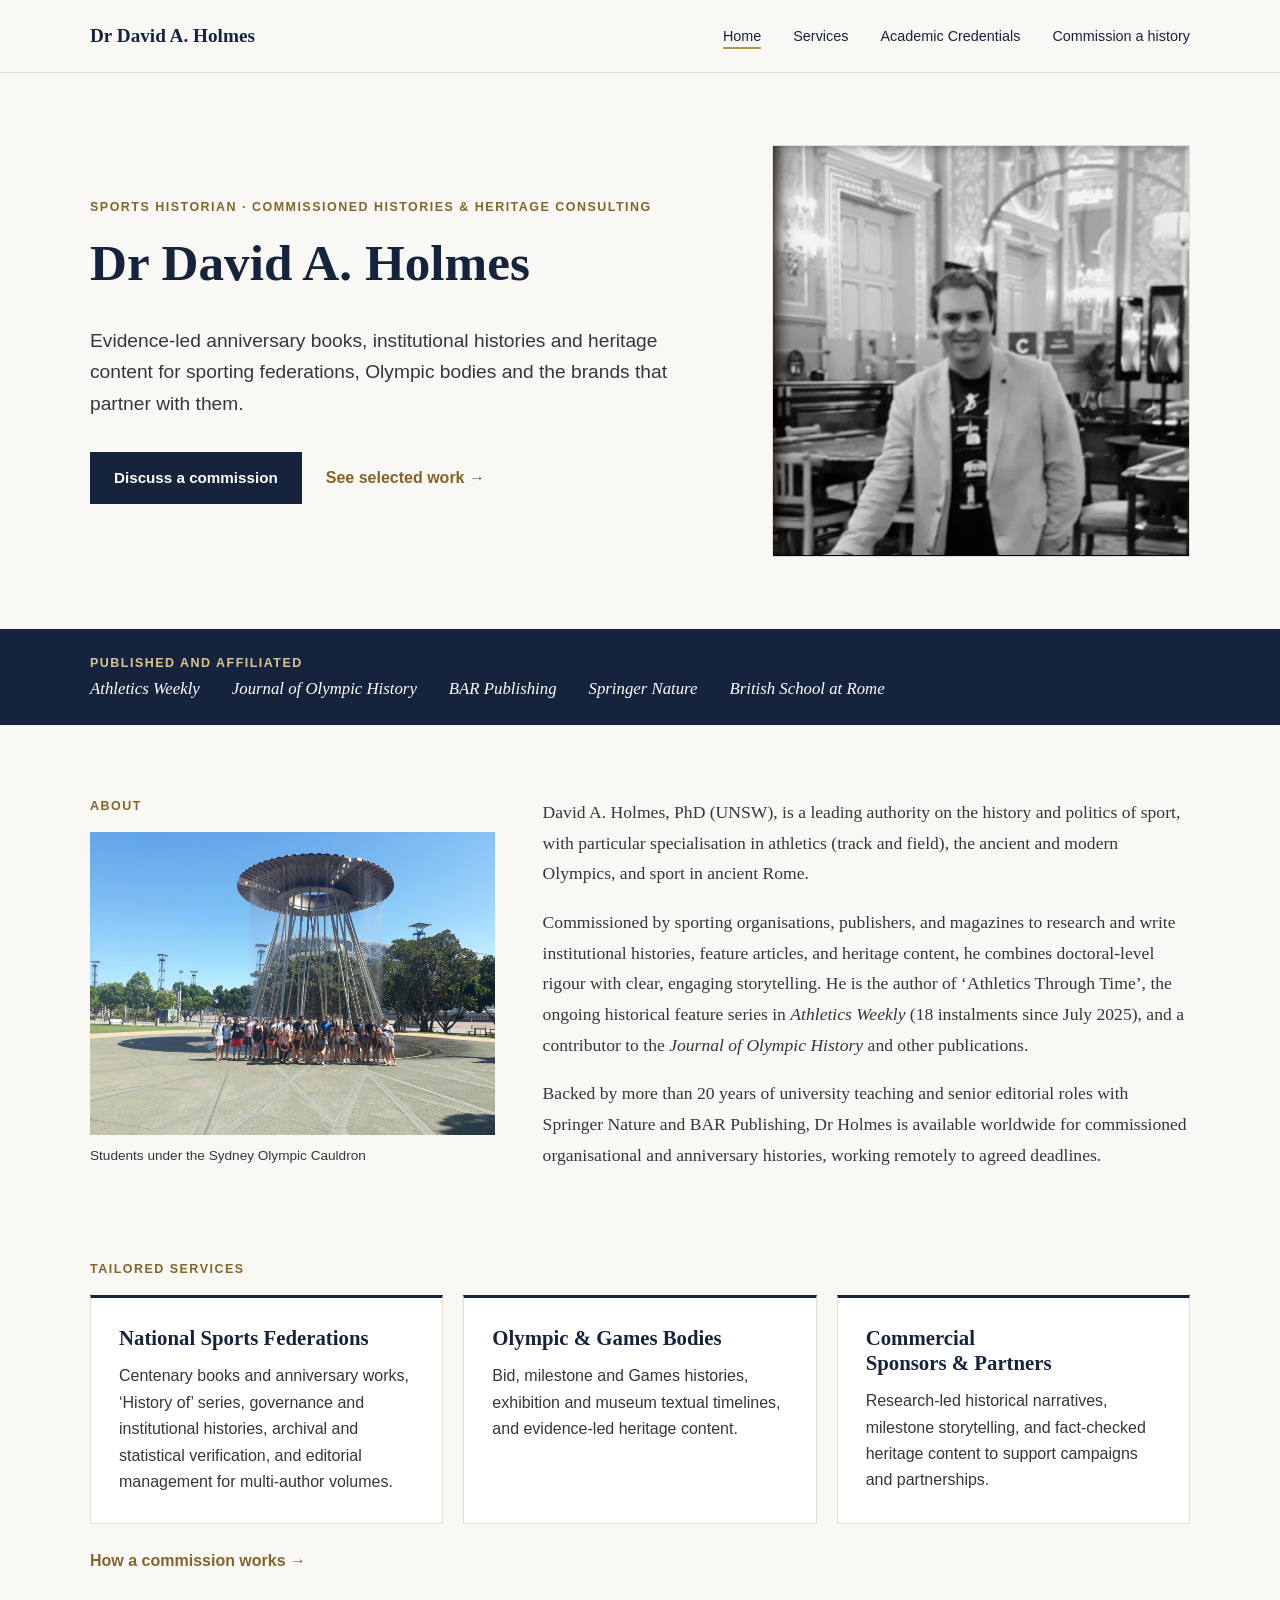
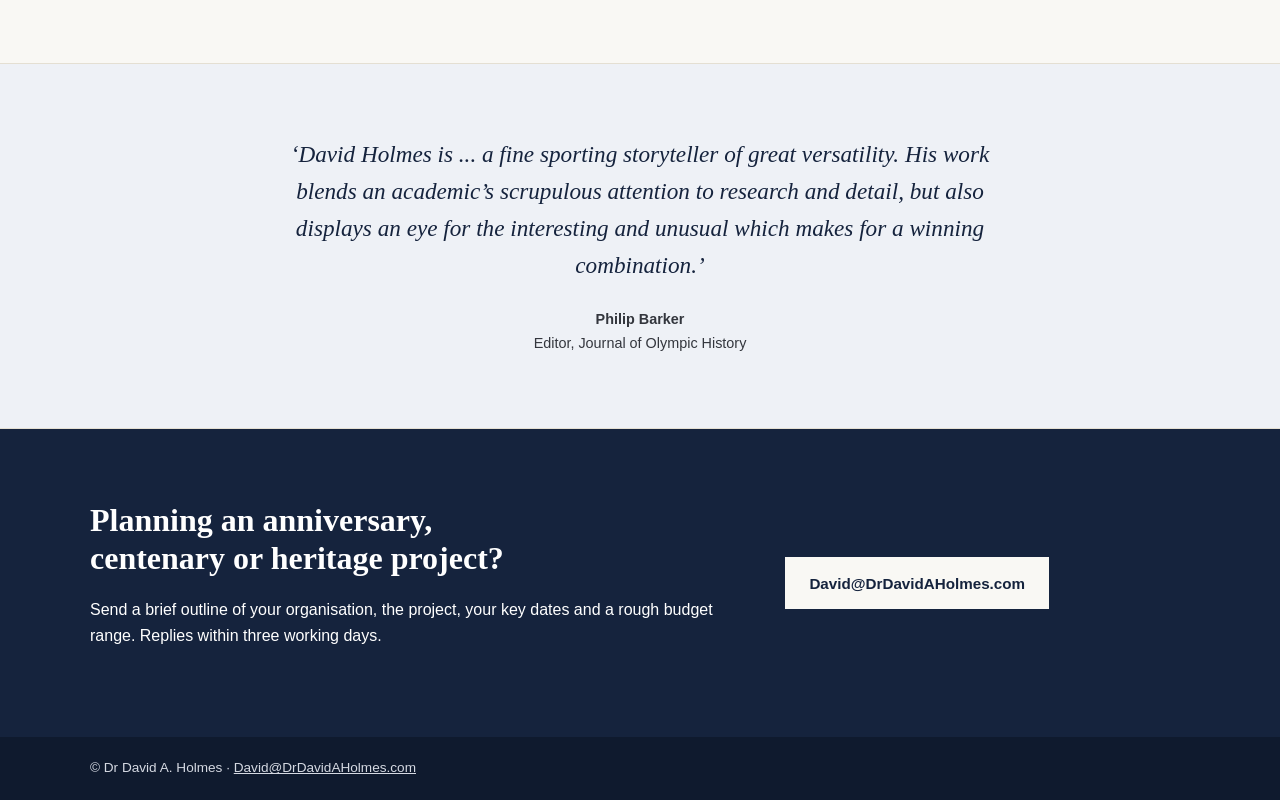
==== commit 478f0a01: "Add caption to cauldron photo Co-Authored-By: Claude Sonnet 5.5 <noreply@anthropic.com>" ====
--- a/index.html
+++ b/index.html
@@ -31,7 +31,7 @@
   <ul><li>Athletics Weekly</li><li>Journal of Olympic History</li><li>BAR Publishing</li><li>Springer Nature</li><li>British School at Rome</li></ul>
 </div></div>
 <section class="wrap split">
-  <div><p class="eyebrow">About</p><figure><img src="images/sydney-cauldron.webp" width="1600" height="1200" loading="lazy" alt="A group of students standing beneath the Olympic cauldron in Sydney"></figure></div>
+  <div><p class="eyebrow">About</p><figure><img src="images/sydney-cauldron.webp" width="1600" height="1200" loading="lazy" alt="A group of students standing beneath the Olympic cauldron in Sydney"><figcaption>Students under the Sydney Olympic Cauldron</figcaption></figure></div>
   <div class="prose">
     <p>David A. Holmes, PhD (UNSW), is a leading authority on the history and politics of sport, with particular specialisation in athletics (track and field), the ancient and modern Olympics, and sport in ancient Rome.</p>
     <p>Commissioned by sporting organisations, publishers, and magazines to research and write institutional histories, feature articles, and heritage content, he combines doctoral-level rigour with clear, engaging storytelling. He is the author of ‘Athletics Through Time’, the ongoing historical feature series in <cite>Athletics Weekly</cite> (18 instalments since July 2025), and a contributor to the <cite>Journal of Olympic History</cite> and other publications.</p>
